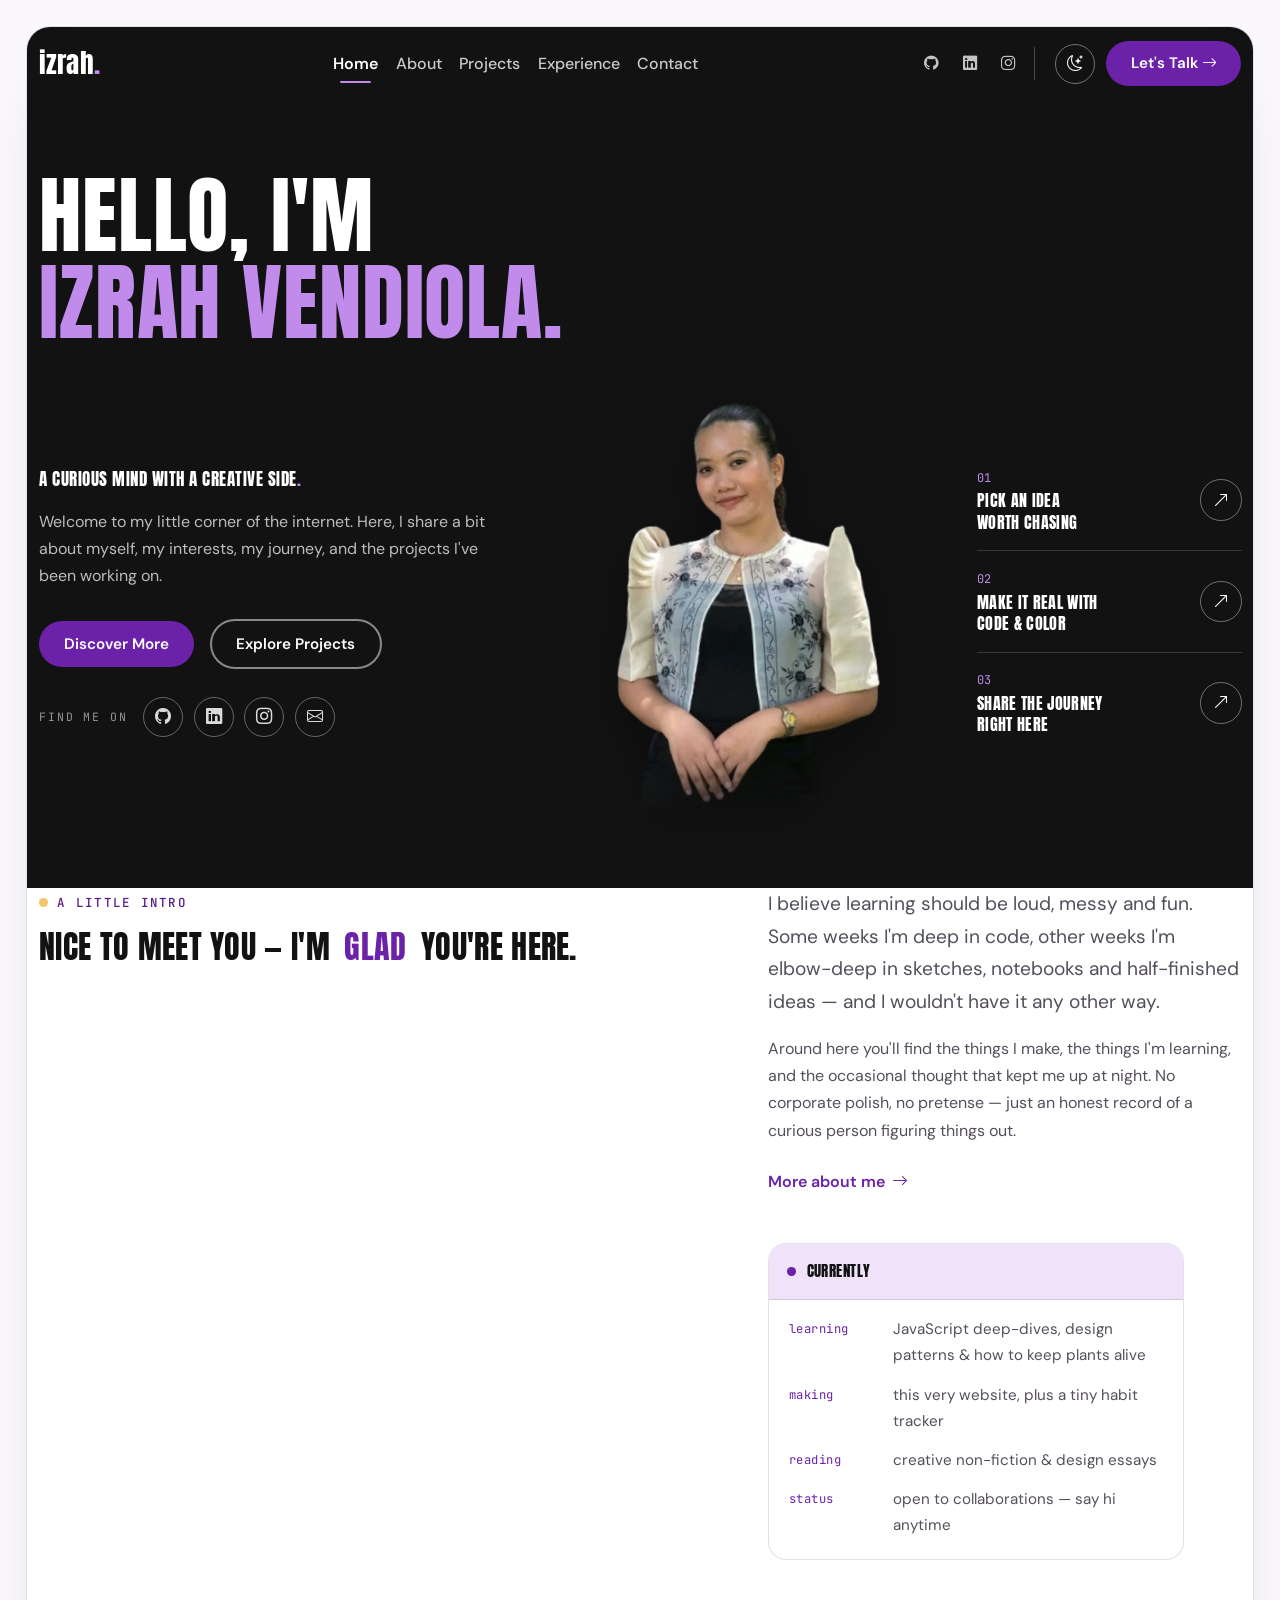
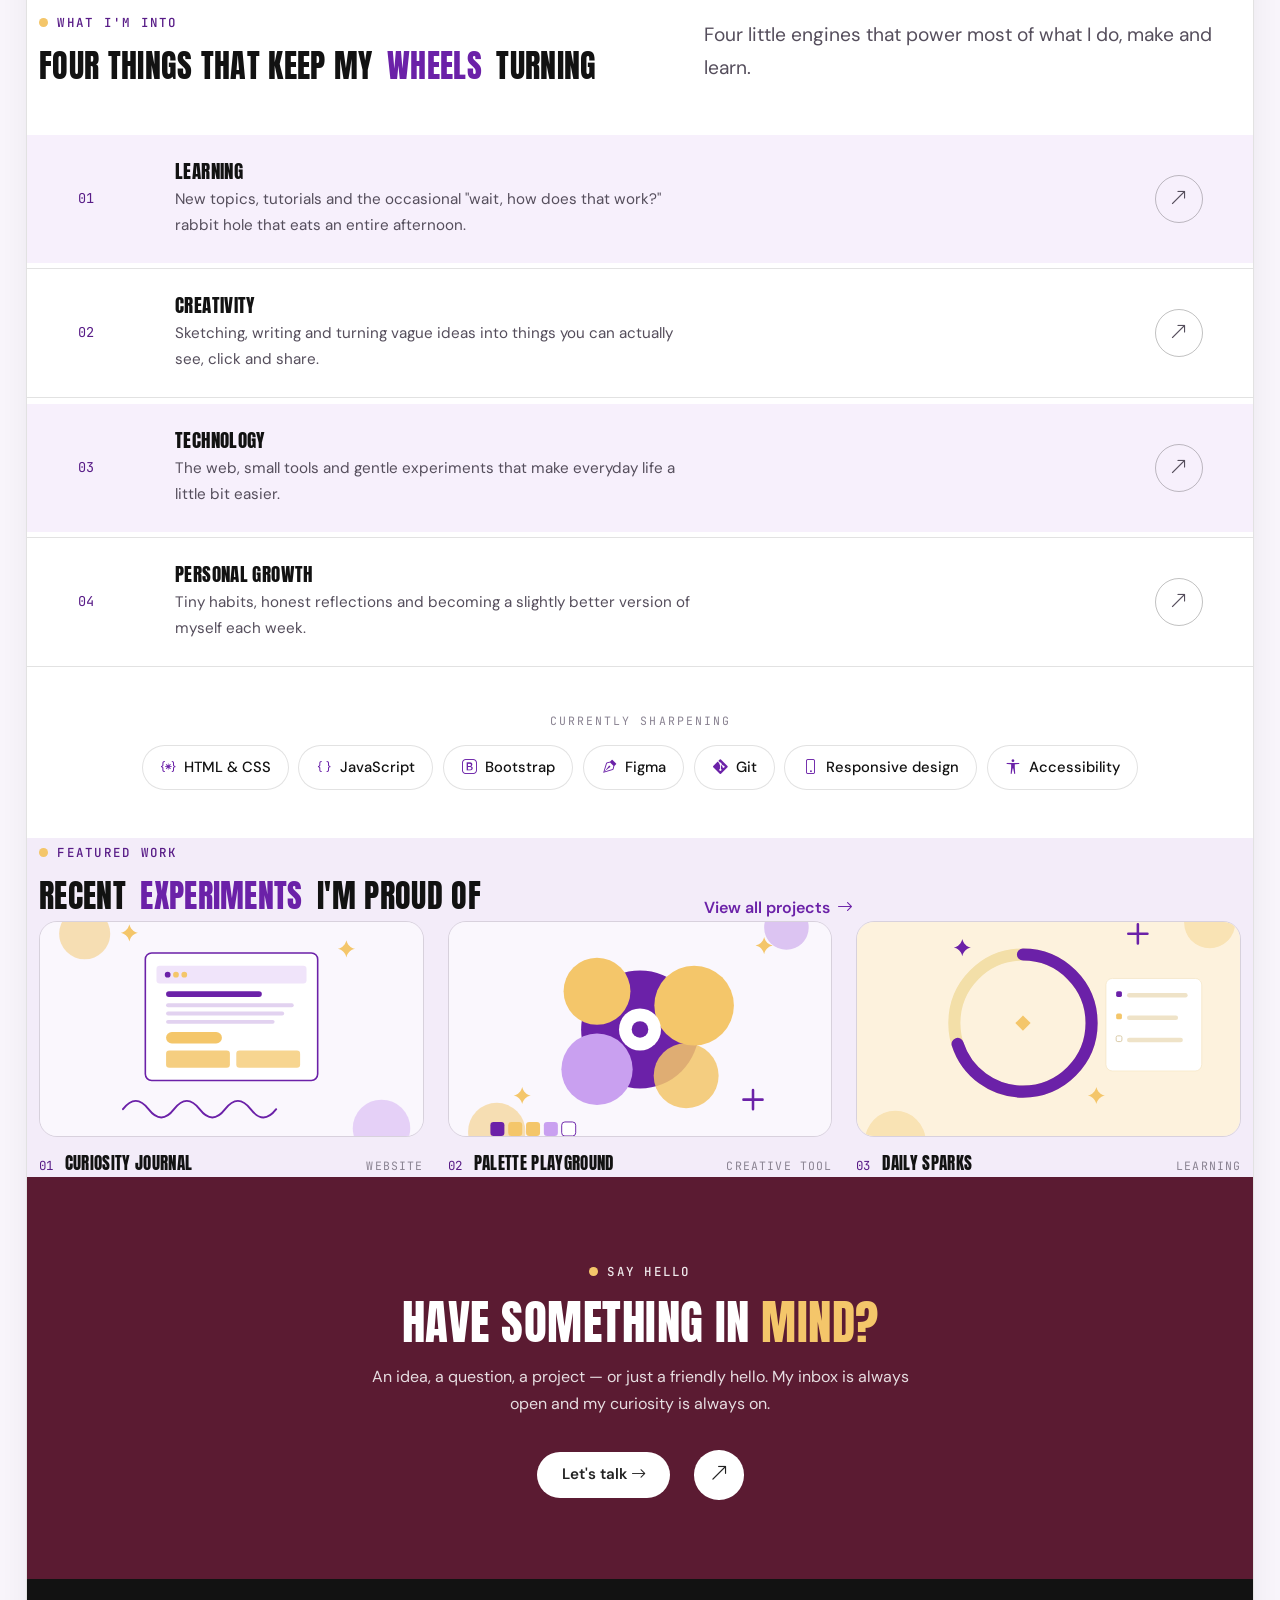
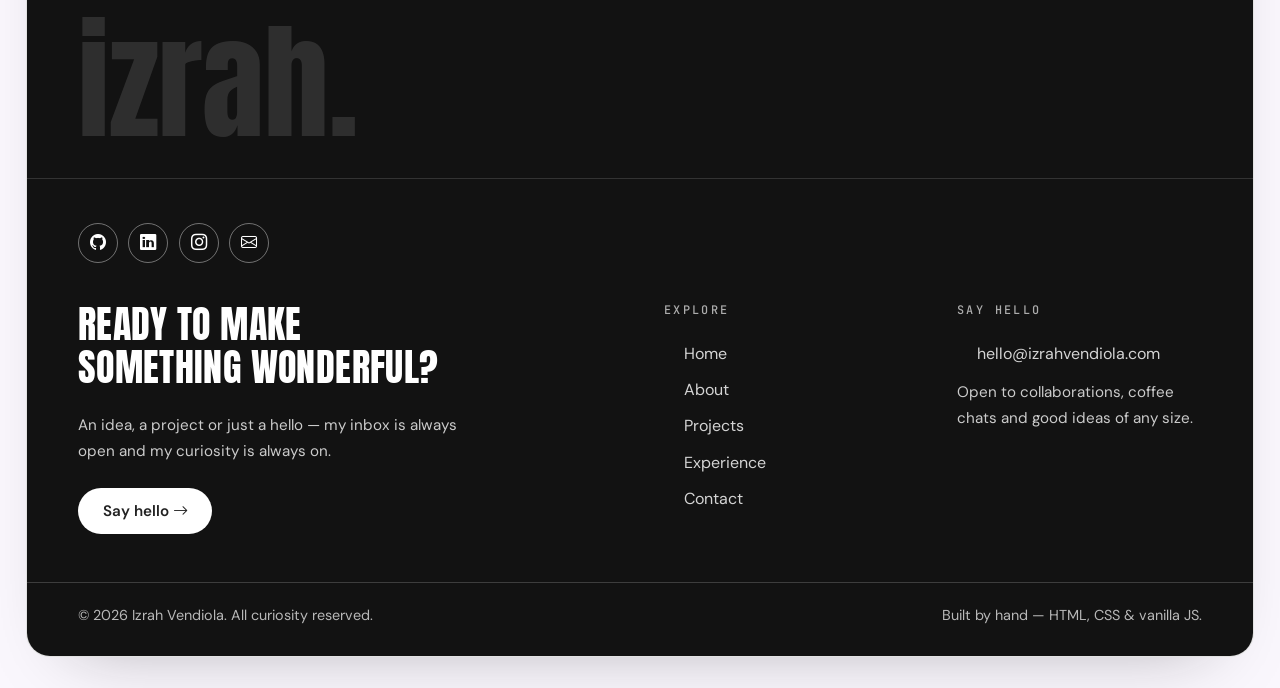
==== index.html @ 3230bb41 "Change the structure" ====
<!DOCTYPE html>
<html lang="en" data-theme="light">
<head>
  <meta charset="UTF-8">
  <meta name="viewport" content="width=device-width, initial-scale=1">
  <title>Izrah Vendiola — A curious mind with a creative side</title>
  <meta name="description" content="The personal corner of the internet of Izrah Vendiola — part journal, part portfolio, all curiosity.">
  <link rel="icon" type="image/svg+xml" href="assets/images/favicon.svg">
  <meta name="theme-color" content="#FAF7FD">

  <!-- Set theme before first paint to avoid a flash of the wrong mode -->
  <script>
    (function () {
      var d = document.documentElement;
      d.classList.add("js");
      var t = null;
      try { t = localStorage.getItem("izrah-theme"); } catch (e) { /* no storage */ }
      if (!t) {
        t = window.matchMedia && window.matchMedia("(prefers-color-scheme: dark)").matches
          ? "dark" : "light";
      }
      d.setAttribute("data-theme", t);
      /* Cross-document View Transitions handle page fades where supported */
      if ("onpagereveal" in document) d.classList.add("vt");
    })();
  </script>

  <!-- Bootstrap 5 -->
  <link href="https://cdn.jsdelivr.net/npm/bootstrap@5.3.3/dist/css/bootstrap.min.css" rel="stylesheet">
  <link rel="stylesheet" href="https://cdn.jsdelivr.net/npm/bootstrap-icons@1.11.3/font/bootstrap-icons.min.css">

  <!-- Google Fonts -->
  <link rel="preconnect" href="https://fonts.googleapis.com">
  <link rel="preconnect" href="https://fonts.gstatic.com" crossorigin>
  <link href="https://fonts.googleapis.com/css2?family=Anton&family=DM+Sans:ital,opsz,wght@0,9..40,400;0,9..40,500;0,9..40,700;1,9..40,400&family=JetBrains+Mono:wght@400;500;700&display=swap" rel="stylesheet">

  <link rel="stylesheet" href="assets/css/style.css">
  <link rel="stylesheet" href="assets/css/responsive.css">
</head>
<body>
  <a class="skip-link" href="#main">Skip to main content</a>

  <div class="page-frame">
    <!-- ========== Consistent header bar ========== -->
    <nav class="navbar navbar-expand-lg site-header" id="siteNav" aria-label="Main navigation">
      <div class="container-xxl header-inner">
        <a class="navbar-brand" href="index.html">izrah<span class="brand-dot">.</span></a>
        <button class="navbar-toggler" type="button" data-bs-toggle="collapse" data-bs-target="#navMenu"
          aria-controls="navMenu" aria-expanded="false" aria-label="Toggle navigation">
          <span class="navbar-toggler-icon"></span>
        </button>
        <div class="collapse navbar-collapse" id="navMenu">
          <ul class="navbar-nav mx-auto mb-3 mb-lg-0">
            <li class="nav-item"><a class="nav-link active" aria-current="page" href="index.html">Home</a></li>
            <li class="nav-item"><a class="nav-link" href="pages/about.html">About</a></li>
            <li class="nav-item"><a class="nav-link" href="pages/projects.html">Projects</a></li>
            <li class="nav-item"><a class="nav-link" href="pages/experience.html">Experience</a></li>
            <li class="nav-item"><a class="nav-link" href="pages/contact.html">Contact</a></li>
          </ul>
          <div class="d-flex align-items-center nav-actions">
            <div class="nav-socials d-none d-lg-inline-flex" aria-label="Social media">
              <a class="social-btn" href="https://github.com/" target="_blank" rel="noopener" aria-label="GitHub">
                <i class="bi bi-github" aria-hidden="true"></i>
              </a>
              <a class="social-btn" href="https://www.linkedin.com/" target="_blank" rel="noopener" aria-label="LinkedIn">
                <i class="bi bi-linkedin" aria-hidden="true"></i>
              </a>
              <a class="social-btn" href="https://www.instagram.com/" target="_blank" rel="noopener" aria-label="Instagram">
                <i class="bi bi-instagram" aria-hidden="true"></i>
              </a>
            </div>
            <button class="theme-toggle" id="themeToggle" type="button" aria-label="Toggle light and dark theme" aria-pressed="false">
              <i class="bi bi-moon-stars icon-moon" aria-hidden="true"></i>
              <i class="bi bi-sun icon-sun" aria-hidden="true"></i>
            </button>
            <a class="btn btn-accent" href="pages/contact.html">Let's Talk <i class="bi bi-arrow-right" aria-hidden="true"></i></a>
          </div>
        </div>
      </div>
    </nav>

    <main id="main">
      <!-- ========== Hero — dark band ========== -->
      <header class="hero band-dark" aria-label="Introduction">
        <div class="container-xxl">
          <h1 class="hero-title">
            <span class="hero-line" data-animate="fade-up" data-delay="0">Hello, I'm</span>
            <span class="hero-line accent" data-animate="fade-up" data-delay="90">Izrah Vendiola.</span>
          </h1>
        </div>
        <div class="container-xxl hero-body">
          <div class="row g-lg-5 g-4 align-items-center">
            <div class="col-lg-5">
              <p class="hero-sub" data-animate="fade-up" data-delay="160">
                A curious mind with a creative side<span class="dot-divider">.</span>
              </p>
              <p class="hero-intro" data-animate="fade-up" data-delay="220">
                Welcome to my little corner of the internet. Here, I share a bit about myself,
                my interests, my journey, and the projects I've been working on.
              </p>
              <div class="hero-cta" data-animate="fade-up" data-delay="280">
                <a class="btn btn-accent" href="pages/about.html">Discover More</a>
                <a class="btn btn-ghost-light" href="pages/projects.html">Explore Projects</a>
              </div>
              <div class="hero-socials" data-animate="fade-up" data-delay="340">
                <span class="socials-label">Find me on</span>
                <a class="social-btn" href="https://github.com/" target="_blank" rel="noopener" aria-label="GitHub">
                  <i class="bi bi-github" aria-hidden="true"></i>
                </a>
                <a class="social-btn" href="https://www.linkedin.com/" target="_blank" rel="noopener" aria-label="LinkedIn">
                  <i class="bi bi-linkedin" aria-hidden="true"></i>
                </a>
                <a class="social-btn" href="https://www.instagram.com/" target="_blank" rel="noopener" aria-label="Instagram">
                  <i class="bi bi-instagram" aria-hidden="true"></i>
                </a>
                <a class="social-btn" href="mailto:hello@izrahvendiola.com" aria-label="Email Izrah">
                  <i class="bi bi-envelope" aria-hidden="true"></i>
                </a>
              </div>
            </div>
            <div class="col-lg-4">
              <figure class="hero-figure mb-0" data-animate="scale-in" data-delay="220">
                <img class="portrait" src="assets/images/profile-cutout.webp"
                  alt="Portrait photo of Izrah Vendiola" width="486" height="714">
              </figure>
            </div>
            <div class="col-lg-3">
              <div class="hero-steps" data-animate="fade-up" data-delay="300">
                <div class="step">
                  <div>
                    <span class="step-index">01</span>
                    <p>Pick an idea worth chasing</p>
                  </div>
                  <a class="btn-circle btn-circle-sm" href="pages/about.html" aria-label="About Izrah">
                    <i class="bi bi-arrow-up-right" aria-hidden="true"></i>
                  </a>
                </div>
                <div class="step">
                  <div>
                    <span class="step-index">02</span>
                    <p>Make it real with code &amp; color</p>
                  </div>
                  <a class="btn-circle btn-circle-sm" href="pages/projects.html" aria-label="Izrah's projects">
                    <i class="bi bi-arrow-up-right" aria-hidden="true"></i>
                  </a>
                </div>
                <div class="step">
                  <div>
                    <span class="step-index">03</span>
                    <p>Share the journey right here</p>
                  </div>
                  <a class="btn-circle btn-circle-sm" href="pages/contact.html" aria-label="Contact Izrah">
                    <i class="bi bi-arrow-up-right" aria-hidden="true"></i>
                  </a>
                </div>
              </div>
            </div>
          </div>
        </div>
      </header>

      <!-- ========== Introduction ========== -->
      <section class="section" id="intro" aria-labelledby="intro-title">
        <div class="container-xxl">
          <div class="row g-5">
            <div class="col-lg-7">
              <span class="eyebrow" data-animate="fade-up">A little intro</span>
              <h2 class="section-title" id="intro-title" data-animate="fade-up" data-delay="80">
                Nice to meet you — I'm <span class="mark">glad</span> you're here.
              </h2>
            </div>
            <div class="col-lg-5">
              <p class="section-lead" data-animate="fade-up" data-delay="160">
                I believe learning should be loud, messy and fun. Some weeks I'm deep in code,
                other weeks I'm elbow-deep in sketches, notebooks and half-finished ideas —
                and I wouldn't have it any other way.
              </p>
              <p class="text-soft" data-animate="fade-up" data-delay="220">
                Around here you'll find the things I make, the things I'm learning, and the
                occasional thought that kept me up at night. No corporate polish, no pretense —
                just an honest record of a curious person figuring things out.
              </p>
              <a class="link-arrow mt-2 d-inline-flex" href="pages/about.html" data-animate="fade-up" data-delay="280">
                More about me <i class="bi bi-arrow-right" aria-hidden="true"></i>
              </a>
              <div class="now-panel mt-5" data-animate="fade-up" data-delay="340">
                <div class="now-head">
                  <span class="now-dot" aria-hidden="true"></span>
                  Currently
                </div>
                <ul class="now-list" data-animate-group>
                  <li data-animate="fade-up">
                    <span class="now-key">learning</span>
                    <span>JavaScript deep-dives, design patterns &amp; how to keep plants alive</span>
                  </li>
                  <li data-animate="fade-up">
                    <span class="now-key">making</span>
                    <span>this very website, plus a tiny habit tracker</span>
                  </li>
                  <li data-animate="fade-up">
                    <span class="now-key">reading</span>
                    <span>creative non-fiction &amp; design essays</span>
                  </li>
                  <li data-animate="fade-up">
                    <span class="now-key">status</span>
                    <span>open to collaborations — say hi anytime</span>
                  </li>
                </ul>
              </div>
            </div>
          </div>
        </div>
      </section>

      <!-- ========== Interests — numbered rows ========== -->
      <section class="band-features" aria-labelledby="interests-title">
        <div class="container-xxl pt-5">
          <div class="section-head split">
            <div>
              <span class="eyebrow" data-animate="fade-up">What I'm into</span>
              <h2 class="section-title" id="interests-title" data-animate="fade-up" data-delay="80">
                Four things that keep my <span class="mark">wheels</span> turning
              </h2>
            </div>
            <p class="section-lead" data-animate="fade-up" data-delay="160">
              Four little engines that power most of what I do, make and learn.
            </p>
          </div>
        </div>
        <div class="feature-rows" data-animate-group>
          <a class="feature-row" href="pages/about.html" data-animate="fade-up">
            <span class="row-index">01</span>
            <div>
              <h3 class="row-title">Learning</h3>
              <p>New topics, tutorials and the occasional "wait, how does that work?"
              rabbit hole that eats an entire afternoon.</p>
            </div>
            <span class="row-arrow" aria-hidden="true"><i class="bi bi-arrow-up-right"></i></span>
          </a>
          <a class="feature-row" href="pages/projects.html" data-animate="fade-up">
            <span class="row-index">02</span>
            <div>
              <h3 class="row-title">Creativity</h3>
              <p>Sketching, writing and turning vague ideas into things you can
              actually see, click and share.</p>
            </div>
            <span class="row-arrow" aria-hidden="true"><i class="bi bi-arrow-up-right"></i></span>
          </a>
          <a class="feature-row" href="pages/projects.html" data-animate="fade-up">
            <span class="row-index">03</span>
            <div>
              <h3 class="row-title">Technology</h3>
              <p>The web, small tools and gentle experiments that make everyday
              life a little bit easier.</p>
            </div>
            <span class="row-arrow" aria-hidden="true"><i class="bi bi-arrow-up-right"></i></span>
          </a>
          <a class="feature-row" href="pages/experience.html" data-animate="fade-up">
            <span class="row-index">04</span>
            <div>
              <h3 class="row-title">Personal Growth</h3>
              <p>Tiny habits, honest reflections and becoming a slightly better
              version of myself each week.</p>
            </div>
            <span class="row-arrow" aria-hidden="true"><i class="bi bi-arrow-up-right"></i></span>
          </a>
        </div>
        <div class="container-xxl pb-5">
          <div class="skill-strip" data-animate-group>
            <span class="skill-strip-label" data-animate="fade-up">Currently sharpening</span>
            <span class="chip" data-animate="fade-up"><i class="bi bi-braces-asterisk" aria-hidden="true"></i>HTML &amp; CSS</span>
            <span class="chip" data-animate="fade-up"><i class="bi bi-braces" aria-hidden="true"></i>JavaScript</span>
            <span class="chip" data-animate="fade-up"><i class="bi bi-bootstrap" aria-hidden="true"></i>Bootstrap</span>
            <span class="chip" data-animate="fade-up"><i class="bi bi-vector-pen" aria-hidden="true"></i>Figma</span>
            <span class="chip" data-animate="fade-up"><i class="bi bi-git" aria-hidden="true"></i>Git</span>
            <span class="chip" data-animate="fade-up"><i class="bi bi-phone" aria-hidden="true"></i>Responsive design</span>
            <span class="chip" data-animate="fade-up"><i class="bi bi-universal-access" aria-hidden="true"></i>Accessibility</span>
          </div>
        </div>
      </section>

      <!-- ========== Featured projects — static image tiles ========== -->
      <section class="section band-soft" aria-labelledby="featured-title">
        <div class="container-xxl">
          <div class="section-head split">
            <div>
              <span class="eyebrow" data-animate="fade-up">Featured work</span>
              <h2 class="section-title" id="featured-title" data-animate="fade-up" data-delay="80">
                Recent <span class="mark">experiments</span> I'm proud of
              </h2>
            </div>
            <a class="link-arrow" href="pages/projects.html" data-animate="fade-up" data-delay="140">
              View all projects <i class="bi bi-arrow-right" aria-hidden="true"></i>
            </a>
          </div>
          <div class="row g-4">
            <div class="col-md-4">
              <a class="project-tile" href="pages/projects.html#p1">
                <img src="assets/images/projects/project-1.svg" alt="Curiosity Journal — a digital garden website" loading="lazy" width="1200" height="900">
                <span class="tile-bar">
                  <span class="tile-index">01</span>
                  <span class="tile-name">Curiosity Journal</span>
                  <span class="tile-cat">Website</span>
                </span>
              </a>
            </div>
            <div class="col-md-4">
              <a class="project-tile" href="pages/projects.html#p2">
                <img src="assets/images/projects/project-2.svg" alt="Palette Playground — a color palette tool" loading="lazy" width="1200" height="900">
                <span class="tile-bar">
                  <span class="tile-index">02</span>
                  <span class="tile-name">Palette Playground</span>
                  <span class="tile-cat">Creative tool</span>
                </span>
              </a>
            </div>
            <div class="col-md-4">
              <a class="project-tile" href="pages/projects.html#p3">
                <img src="assets/images/projects/project-3.svg" alt="Daily Sparks — a habit tracker app" loading="lazy" width="1200" height="900">
                <span class="tile-bar">
                  <span class="tile-index">03</span>
                  <span class="tile-name">Daily Sparks</span>
                  <span class="tile-cat">Learning</span>
                </span>
              </a>
            </div>
          </div>
        </div>
      </section>

      <!-- ========== Call to action — purple band ========== -->
      <section class="band-cta" aria-labelledby="cta-title">
        <div class="container-xxl">
          <span class="eyebrow" data-animate="fade-up">Say hello</span>
          <h2 class="cta-title" id="cta-title" data-animate="fade-up" data-delay="80">
            Have something in <span class="mark-on-dark">mind?</span>
          </h2>
          <p class="cta-text" data-animate="fade-up" data-delay="160">
            An idea, a question, a project — or just a friendly hello.
            My inbox is always open and my curiosity is always on.
          </p>
          <div class="d-flex justify-content-center align-items-center gap-4" data-animate="fade-up" data-delay="240">
            <a class="btn btn-light" href="pages/contact.html">Let's talk <i class="bi bi-arrow-right" aria-hidden="true"></i></a>
            <a class="btn-circle" href="pages/contact.html" aria-label="Go to the contact page">
              <i class="bi bi-arrow-up-right" aria-hidden="true"></i>
            </a>
          </div>
        </div>
      </section>
    </main>

    <!-- ========== Footer — purple band with giant brand text ========== -->
    <footer class="site-footer">
      <div class="footer-giant" aria-hidden="true">izrah.</div>
      <div class="footer-inner">
        <div class="footer-socials">
          <a class="social-btn" href="https://github.com/" target="_blank" rel="noopener" aria-label="GitHub">
            <i class="bi bi-github" aria-hidden="true"></i>
          </a>
          <a class="social-btn" href="https://www.linkedin.com/" target="_blank" rel="noopener" aria-label="LinkedIn">
            <i class="bi bi-linkedin" aria-hidden="true"></i>
          </a>
          <a class="social-btn" href="https://www.instagram.com/" target="_blank" rel="noopener" aria-label="Instagram">
            <i class="bi bi-instagram" aria-hidden="true"></i>
          </a>
          <a class="social-btn" href="mailto:hello@izrahvendiola.com" aria-label="Email Izrah">
            <i class="bi bi-envelope" aria-hidden="true"></i>
          </a>
        </div>
        <div class="row g-4 g-lg-5 align-items-start">
          <div class="col-lg-5">
            <h2 class="footer-cta">Ready to make something wonderful?</h2>
            <p class="footer-lead">An idea, a project or just a hello — my inbox is always
            open and my curiosity is always on.</p>
            <a class="btn btn-light" href="pages/contact.html">Say hello <i class="bi bi-arrow-right" aria-hidden="true"></i></a>
          </div>
          <div class="col-6 col-lg-3 offset-lg-1">
            <h3 class="footer-heading">Explore</h3>
            <nav class="d-flex flex-column" aria-label="Footer navigation">
              <a class="footer-link" href="index.html"><i class="bi bi-arrow-right-short" aria-hidden="true"></i>Home</a>
              <a class="footer-link" href="pages/about.html"><i class="bi bi-arrow-right-short" aria-hidden="true"></i>About</a>
              <a class="footer-link" href="pages/projects.html"><i class="bi bi-arrow-right-short" aria-hidden="true"></i>Projects</a>
              <a class="footer-link" href="pages/experience.html"><i class="bi bi-arrow-right-short" aria-hidden="true"></i>Experience</a>
              <a class="footer-link" href="pages/contact.html"><i class="bi bi-arrow-right-short" aria-hidden="true"></i>Contact</a>
            </nav>
          </div>
          <div class="col-6 col-lg-3">
            <h3 class="footer-heading">Say hello</h3>
            <a class="footer-link" href="mailto:hello@izrahvendiola.com"><i class="bi bi-arrow-right-short" aria-hidden="true"></i>hello@izrahvendiola.com</a>
            <p class="footer-lead mt-2">Open to collaborations, coffee chats and good ideas of any size.</p>
          </div>
        </div>
      </div>
      <div class="footer-bottom">
        <p>© <span data-year>2026</span> Izrah Vendiola. All curiosity reserved.</p>
        <p>Built by hand — HTML, CSS &amp; vanilla JS.</p>
      </div>
    </footer>
  </div>

  <button class="back-top" type="button" aria-label="Back to top">
    <i class="bi bi-arrow-up" aria-hidden="true"></i>
  </button>
  <div id="toastRegion" class="toast-container position-fixed bottom-0 start-0 p-3"></div>

  <script src="https://cdn.jsdelivr.net/npm/bootstrap@5.3.3/dist/js/bootstrap.bundle.min.js"></script>
  <script src="assets/js/main.js"></script>
  <script src="assets/js/animations.js"></script>
</body>
</html>
---- assets/css/style.css ----
/* ============================================================
   izrah. — Personal Website
   style.css · Brutalist editorial system (Finguard-inspired)
   ------------------------------------------------------------
   Structure & motion language adapted from the Finguard
   reference: alternating dark/light full-bleed bands, huge
   condensed uppercase display type (Anton), numbered feature
   rows with an overlapping card, static image tiles, circle
   arrow buttons, sparkle accents.
   Palette stays Izrah's: purple / pink / amber on black & white.
   Flat colors only — no gradients, no glassmorphism.
   ------------------------------------------------------------
   Contents:
   01. Design tokens
   02. Base & reset
   03. Page frame
   04. Typography
   05. Buttons & links
   06. Header bar (consistent, solid dark)
   07. Hero (dark band: headline, copy, portrait, steps rail)
   08. Numbered feature rows + overlapping panel
   09. Project image tiles (static)
   10. CTA band
   11. Footer band
   12. Timeline
   13. Cards, chips & "now" panel
   14. Forms, accordion, modal, toast
   15. Page heroes (dark band)
   16. Decorations (sparkles, shapes, badge)
   17. Animations (keyframes & reveal states)
   18. View transitions & reduced motion
   ============================================================ */

/* ------------------------------------------------------------
   01. Design tokens
------------------------------------------------------------ */
:root {
  /* Typography */
  --font-display: "Anton", "Arial Narrow", sans-serif;
  --font-body: "DM Sans", system-ui, -apple-system, sans-serif;
  --font-mono: "JetBrains Mono", ui-monospace, "Cascadia Mono", monospace;

  /* Fluid type scale */
  --fs-hero-line: clamp(2.7rem, 5.4vw + 1rem, 5.4rem);
  --fs-h1: clamp(2.4rem, 4.4vw + 0.7rem, 4.1rem);
  --fs-h2: clamp(1.9rem, 2.9vw + 0.6rem, 3rem);
  --fs-h3: clamp(1.25rem, 0.8vw + 0.95rem, 1.5rem);
  --fs-lead: clamp(1.02rem, 0.35vw + 0.95rem, 1.2rem);

  /* Shape — cards keep soft corners, bands are sharp */
  --radius-sm: 8px;
  --radius-md: 12px;
  --radius-lg: 18px;
  --radius-xl: 24px;
  --radius-pill: 999px;
  --section-pad: clamp(4rem, 8vw, 6.25rem);
  --frame-gap: clamp(10px, 2vw, 26px);

  /* Motion */
  --ease-out: cubic-bezier(0.22, 0.61, 0.36, 1);
  --ease-spring: cubic-bezier(0.34, 1.56, 0.64, 1);
  --dur-fast: 0.25s;
  --dur-med: 0.45s;
  --dur-slow: 0.8s;
}

/* Light theme */
:root,
[data-theme="light"] {
  color-scheme: light;
  --clr-bg: #faf7fd;
  --clr-bg-soft: #f3ecf9;
  --clr-surface: #ffffff;
  --clr-surface-2: #f7f0fc;
  --clr-text: #121212;
  --clr-text-soft: #554e5c;
  --clr-text-faint: #8a8392;
  --clr-accent: #6b21a8;          /* reference deep purple */
  --clr-accent-strong: #581c87;
  --clr-accent-bright: #c08bea;   /* readable purple on dark bands */
  --clr-accent-soft: #efe2f9;
  --clr-accent-2: #f4c66a;        /* reference amber */
  --clr-accent-2-soft: #fdf2dd;
  --clr-accent-2-strong: #6b21a8;
  --clr-accent-3: #f4c66a;
  --clr-accent-3-strong: #e2ab45;
  --clr-accent-3-soft: #fdf2dd;
  --clr-on-accent: #ffffff;
  --clr-header: #121212;      /* solid dark header bar */
  --clr-band: #121212;        /* dark full-bleed band  */
  --clr-panel: #5b1b32;       /* wine band (CTA)       */
  --clr-panel-2: #4a1526;     /* footer wine accent    */
  --clr-on-panel: #ffffff;
  --clr-border: rgba(18, 18, 18, 0.12);
  --clr-border-strong: rgba(18, 18, 18, 0.26);
  --shadow-frame: 0 32px 70px -46px rgba(18, 18, 18, 0.35);
  --shadow-md: 0 16px 36px -18px rgba(18, 18, 18, 0.25);
}

/* Dark theme */
[data-theme="dark"] {
  color-scheme: dark;
  --clr-bg: #121212;
  --clr-bg-soft: #17121c;
  --clr-surface: #1c1721;
  --clr-surface-2: #241c2d;
  --clr-text: #f7f4fa;
  --clr-text-soft: #c7bed0;
  --clr-text-faint: #958c9f;
  --clr-accent: #a855f7;
  --clr-accent-strong: #c58af9;
  --clr-accent-bright: #c9a0f2;
  --clr-accent-soft: rgba(168, 85, 247, 0.16);
  --clr-accent-2: #f4c66a;
  --clr-accent-2-soft: rgba(244, 198, 106, 0.16);
  --clr-accent-2-strong: #f4c66a;
  --clr-accent-3: #f4c66a;
  --clr-accent-3-strong: #f7d488;
  --clr-accent-3-soft: rgba(244, 198, 106, 0.16);
  --clr-on-accent: #1a1220;
  --clr-header: #121212;
  --clr-band: #121212;
  --clr-panel: #5b1b32;
  --clr-panel-2: #4a1526;
  --clr-on-panel: #ffffff;
  --clr-border: rgba(245, 245, 245, 0.13);
  --clr-border-strong: rgba(245, 245, 245, 0.3);
  --shadow-frame: 0 32px 70px -40px rgba(0, 0, 0, 0.6);
  --shadow-md: 0 16px 36px -18px rgba(0, 0, 0, 0.55);
}

/* ------------------------------------------------------------
   02. Base & reset
------------------------------------------------------------ */
html {
  scroll-behavior: smooth;
}

html,
body {
  overflow-x: clip;
}

body {
  font-family: var(--font-body);
  background-color: var(--clr-bg);
  color: var(--clr-text);
  line-height: 1.7;
  -webkit-font-smoothing: antialiased;
  text-rendering: optimizeLegibility;
  transition: background-color var(--dur-med) ease, color var(--dur-med) ease,
    opacity 0.18s ease;
}

html.page-leaving body {
  opacity: 0;
}

::selection {
  background: var(--clr-accent);
  color: var(--clr-on-accent);
}

:focus-visible {
  outline: 3px solid var(--clr-accent);
  outline-offset: 3px;
  border-radius: 6px;
}

img {
  max-width: 100%;
}

/* Smooth theme change on common components */
.page-frame,
.site-header,
.site-footer,
.form-control,
.form-select,
.chip,
.accordion-item,
.timeline-card,
.now-panel,
.card-x,
.feature-row {
  transition: background-color var(--dur-med) ease, color var(--dur-med) ease,
    border-color var(--dur-med) ease;
}

/* Skip link (a11y) */
.skip-link {
  position: absolute;
  top: -100%;
  left: 1rem;
  z-index: 2000;
  padding: 0.6rem 1.2rem;
  background: var(--clr-accent);
  color: var(--clr-on-accent);
  font-weight: 600;
  border-radius: var(--radius-sm);
  text-decoration: none;
  transition: top 0.2s ease;
}

.skip-link:focus {
  top: 0;
  color: var(--clr-on-accent);
}

[id] {
  scroll-margin-top: 24px;
}

/* ------------------------------------------------------------
   03. Page frame — the whole page as one rounded card
------------------------------------------------------------ */
.page-frame {
  width: min(1400px, 100% - 2 * var(--frame-gap));
  margin-inline: auto;
  margin-block: var(--frame-gap) calc(var(--frame-gap) + 6px);
  background: var(--clr-surface);
  border: 1px solid var(--clr-border);
  border-radius: var(--radius-xl);
  overflow: clip;
  box-shadow: var(--shadow-frame);
}

/* Dark full-bleed band (hero, page heroes, hot rows) */
.band-dark {
  background: var(--clr-band);
  color: #ffffff;
}

.band-dark h1,
.band-dark h2,
.band-dark h3 {
  color: #ffffff;
}

.band-dark .section-lead,
.band-dark .text-soft {
  color: rgba(255, 255, 255, 0.72);
}

/* ------------------------------------------------------------
   04. Typography — Anton display for headings
------------------------------------------------------------ */
h1,
h2 {
  font-family: var(--font-display);
  font-weight: 400;
  text-transform: uppercase;
  letter-spacing: 0.01em;
  line-height: 1.05;
  text-wrap: balance;
}

h3,
h4,
h5,
h6 {
  font-family: var(--font-body);
  font-weight: 700;
  letter-spacing: -0.01em;
  line-height: 1.3;
}

h1,
h2 {
  color: var(--clr-text);
  transition: color var(--dur-med) ease;
}

/* Colored word inside Anton headings — flat, no chip */
/* (overrides Bootstrap's built-in .mark highlight utility) */
.mark {
  --bs-highlight-bg: transparent;
  background: transparent;
  color: var(--clr-accent);
}

/* Amber emphasis on purple bands */
.mark-on-dark {
  color: var(--clr-accent-3);
}

.eyebrow {
  display: inline-flex;
  align-items: center;
  gap: 0.6rem;
  font-family: var(--font-mono);
  font-size: 0.78rem;
  font-weight: 500;
  letter-spacing: 0.18em;
  text-transform: uppercase;
  color: var(--clr-accent-strong);
  margin-bottom: 1rem;
}

[data-theme="dark"] .eyebrow {
  color: var(--clr-accent);
}

.eyebrow::before {
  content: "";
  flex: 0 0 auto;
  width: 0.55rem;
  height: 0.55rem;
  border-radius: 50%;
  background: var(--clr-accent-2);
}

.band-dark .eyebrow {
  color: #ffffff;
}

.band-dark .eyebrow::before {
  background: var(--clr-accent-bright);
}

.lead,
.section-lead {
  color: var(--clr-text-soft);
  font-size: var(--fs-lead);
}

.text-soft {
  color: var(--clr-text-soft);
}

.text-accent {
  color: var(--clr-accent);
}

/* ------------------------------------------------------------
   05. Buttons & links — pill + circle pair (Finguard signature)
------------------------------------------------------------ */
.btn {
  font-family: var(--font-body);
  font-weight: 600;
  font-size: 0.95rem;
  border-radius: var(--radius-pill);
  padding: 0.72rem 1.55rem;
  transition: transform var(--dur-fast) var(--ease-out),
    box-shadow var(--dur-fast) ease, background-color var(--dur-fast) ease,
    color var(--dur-fast) ease, border-color var(--dur-fast) ease;
}

.btn .bi {
  transition: transform var(--dur-fast) var(--ease-out);
}

.btn:hover .bi-arrow-right {
  transform: translateX(4px);
}

.btn-accent {
  background: var(--clr-accent);
  color: var(--clr-on-accent);
  border: 0;
}

.btn-accent:hover,
.btn-accent:focus-visible {
  background: var(--clr-accent-strong);
  color: var(--clr-on-accent);
  transform: translateY(-2px);
}

.btn-amber {
  background: var(--clr-accent-3);
  color: #222222;
  border: 0;
}

.btn-amber:hover,
.btn-amber:focus-visible {
  background: var(--clr-accent-3-strong);
  color: #222222;
  transform: translateY(-2px);
}

.btn-ghost {
  background: transparent;
  border: 2px solid var(--clr-border-strong);
  color: var(--clr-text);
}

.btn-ghost:hover,
.btn-ghost:focus-visible {
  border-color: var(--clr-accent);
  color: var(--clr-accent);
  background: var(--clr-accent-soft);
  transform: translateY(-2px);
}

/* White pill for use on purple bands */
.btn-light {
  background: #ffffff;
  color: #222222;
  border: 0;
}

.btn-light:hover,
.btn-light:focus-visible {
  background: var(--clr-accent-3);
  color: #222222;
  transform: translateY(-2px);
}

/* Outline pill for dark bands */
.btn-ghost-light {
  background: transparent;
  border: 2px solid rgba(255, 255, 255, 0.5);
  color: #ffffff;
}

.btn-ghost-light:hover,
.btn-ghost-light:focus-visible {
  background: #ffffff;
  border-color: #ffffff;
  color: #121212;
  transform: translateY(-2px);
}

/* Circular arrow button */
.btn-circle {
  flex: 0 0 auto;
  width: 3.1rem;
  height: 3.1rem;
  border-radius: 50%;
  border: 0;
  background: var(--clr-accent);
  color: var(--clr-on-accent);
  display: inline-grid;
  place-items: center;
  font-size: 1.15rem;
  text-decoration: none;
  transition: transform var(--dur-fast) var(--ease-out),
    background-color var(--dur-fast) ease, color var(--dur-fast) ease;
}

.btn-circle:hover,
.btn-circle:focus-visible {
  background: var(--clr-accent-strong);
  color: var(--clr-on-accent);
  transform: translate(2px, -2px);
}

.btn-circle-sm {
  width: 2.6rem;
  height: 2.6rem;
  font-size: 1rem;
}

.link-arrow {
  display: inline-flex;
  align-items: center;
  gap: 0.45rem;
  font-weight: 600;
  color: var(--clr-accent);
  text-decoration: none;
}

.link-arrow .bi {
  transition: transform var(--dur-fast) var(--ease-out);
}

.link-arrow:hover,
.link-arrow:focus-visible {
  color: var(--clr-accent-strong);
}

.link-arrow:hover .bi {
  transform: translateX(5px);
}

/* ------------------------------------------------------------
   06. Header — consistent solid dark bar (Finguard reference)
------------------------------------------------------------ */
.site-header {
  background: var(--clr-header);
  padding: 0.55rem 0;
  transition: background-color var(--dur-med) ease;
  --bs-navbar-toggler-icon-bg: url("data:image/svg+xml;charset=utf8,%3Csvg viewBox='0 0 30 30' xmlns='http://www.w3.org/2000/svg'%3E%3Cpath stroke='rgba%28255, 255, 255, 0.9%29' stroke-width='2.5' stroke-linecap='round' d='M4 7h22M4 15h22M4 23h22'/%3E%3C/svg%3E");
}

.header-inner {
  display: flex;
  align-items: center;
}

/* Keep header actions (socials, theme toggle, CTA) comfortably apart */
.nav-actions {
  gap: 0.7rem;
}

.navbar-brand {
  font-family: var(--font-display);
  font-weight: 400;
  font-size: 1.7rem;
  letter-spacing: 0.02em;
  color: #ffffff;
  transition: opacity var(--dur-fast) ease;
}

.navbar-brand:hover,
.navbar-brand:focus-visible {
  color: #ffffff;
  opacity: 0.85;
}

.brand-dot {
  color: var(--clr-accent-bright);
}

.site-header .nav-link {
  position: relative;
  font-weight: 500;
  color: rgba(255, 255, 255, 0.78);
  padding: 0.5rem 0.95rem;
  margin-inline: 0.05rem;
  transition: color var(--dur-fast) ease;
}

.site-header .nav-link::after {
  content: "";
  position: absolute;
  left: 0.95rem;
  right: 0.95rem;
  bottom: 0.15rem;
  height: 2px;
  border-radius: 2px;
  background: var(--clr-accent-bright);
  transform: scaleX(0);
  transform-origin: left;
  transition: transform var(--dur-med) var(--ease-spring);
}

.site-header .nav-link:hover,
.site-header .nav-link:focus-visible {
  color: #ffffff;
}

.site-header .nav-link:hover::after {
  transform: scaleX(1);
}

.site-header .nav-link.active {
  color: #ffffff;
  font-weight: 600;
}

.site-header .nav-link.active::after {
  transform: scaleX(1);
}

.nav-socials {
  display: inline-flex;
  align-items: center;
  gap: 0.3rem;
  padding-inline-end: 0.6rem;
  margin-inline-end: 0.5rem;
  border-inline-end: 1px solid rgba(255, 255, 255, 0.22);
}

.nav-socials .social-btn {
  width: 2.1rem;
  height: 2.1rem;
  font-size: 0.9rem;
  border: 0;
  color: rgba(255, 255, 255, 0.75);
}

.nav-socials .social-btn:hover,
.nav-socials .social-btn:focus-visible {
  color: #121212;
  background: var(--clr-accent-bright);
}

/* Theme toggle on the dark header */
.theme-toggle {
  flex: 0 0 auto;
  width: 40px;
  height: 40px;
  border-radius: 50%;
  border: 1.5px solid rgba(255, 255, 255, 0.4);
  background: transparent;
  color: #ffffff;
  display: inline-grid;
  place-items: center;
  font-size: 1rem;
  cursor: pointer;
  transition: transform var(--dur-fast) var(--ease-out),
    background-color var(--dur-fast) ease, color var(--dur-fast) ease,
    border-color var(--dur-fast) ease;
}

.theme-toggle:hover {
  transform: rotate(16deg) scale(1.08);
  background: var(--clr-accent-bright);
  border-color: var(--clr-accent-bright);
  color: #121212;
}

.theme-toggle i {
  grid-area: 1 / 1;
  transition: opacity var(--dur-med) ease,
    transform var(--dur-med) var(--ease-spring);
}

.theme-toggle .icon-sun {
  opacity: 0;
  transform: rotate(120deg) scale(0.3);
}

[data-theme="dark"] .theme-toggle .icon-sun {
  opacity: 1;
  transform: none;
}

[data-theme="dark"] .theme-toggle .icon-moon {
  opacity: 0;
  transform: rotate(-120deg) scale(0.3);
}

/* ------------------------------------------------------------
   07. Hero — dark band: huge headline, copy, photo, steps rail
------------------------------------------------------------ */
.hero {
  position: relative;
  padding: clamp(3rem, 6vw, 4.5rem) 0 clamp(3.25rem, 6vw, 4.75rem);
  overflow: clip;
}

.hero-title {
  font-size: var(--fs-hero-line);
  line-height: 1.02;
  margin-bottom: clamp(1.75rem, 4vw, 2.75rem);
}

.hero-title .hero-line {
  display: block;
  color: #ffffff;
}

.hero-title .hero-line.accent {
  color: var(--clr-accent-bright);
}

.hero-body {
  position: relative;
  z-index: 1;
}

.hero-sub {
  font-family: var(--font-display);
  text-transform: uppercase;
  letter-spacing: 0.03em;
  font-size: 1.05rem;
  color: #ffffff;
  margin-bottom: 0.9rem;
}

.hero-sub .dot-divider {
  color: var(--clr-accent-bright);
}

.hero-intro {
  color: rgba(255, 255, 255, 0.72);
  max-width: 30rem;
  margin-bottom: 1.8rem;
}

.hero-cta {
  display: flex;
  flex-wrap: wrap;
  align-items: center;
  gap: 1rem;
  margin-bottom: 1.8rem;
}

.hero-socials {
  display: flex;
  align-items: center;
  flex-wrap: wrap;
  gap: 0.65rem;
}

.hero-socials .socials-label {
  font-family: var(--font-mono);
  font-size: 0.72rem;
  letter-spacing: 0.16em;
  text-transform: uppercase;
  color: rgba(255, 255, 255, 0.55);
  margin-right: 0.35rem;
}

.hero-socials .social-btn {
  border-color: rgba(255, 255, 255, 0.35);
  color: rgba(255, 255, 255, 0.85);
}

.hero-socials .social-btn:hover,
.hero-socials .social-btn:focus-visible {
  background: var(--clr-accent-bright);
  border-color: var(--clr-accent-bright);
  color: #121212;
}

/* Portrait cutout — slightly tilted, like Finguard's cards */
.hero-figure {
  position: relative;
  display: flex;
  justify-content: center;
}

.hero-figure .portrait {
  width: auto;
  height: clamp(21rem, 33vw, 28rem);
  max-width: 100%;
  object-fit: contain;
  object-position: 50% 50%;
  display: block;
  border-radius: 0;
  rotate: -2.5deg;
  filter: drop-shadow(0 18px 24px rgba(0, 0, 0, 0.32));
  transition: rotate var(--dur-med) var(--ease-spring);
}

.hero-figure:hover .portrait {
  rotate: 0deg;
}

/* Steps rail (Finguard's numbered hero steps) */
.hero-steps {
  display: flex;
  flex-direction: column;
  justify-content: center;
}

.step {
  display: flex;
  align-items: center;
  justify-content: space-between;
  gap: 1rem;
  padding: 1.1rem 0;
  border-bottom: 1px solid rgba(255, 255, 255, 0.16);
}

.step:last-child {
  border-bottom: 0;
}

.step-index {
  font-family: var(--font-mono);
  font-size: 0.75rem;
  color: var(--clr-accent-bright);
  display: block;
  margin-bottom: 0.15rem;
}

.step p {
  margin: 0;
  font-family: var(--font-display);
  text-transform: uppercase;
  letter-spacing: 0.02em;
  font-size: 1.02rem;
  line-height: 1.3;
  color: #ffffff;
  max-width: 16ch;
}

.step .btn-circle {
  background: transparent;
  border: 1.5px solid rgba(255, 255, 255, 0.4);
  color: #ffffff;
}

.step:hover .btn-circle,
.step .btn-circle:hover,
.step .btn-circle:focus-visible {
  background: var(--clr-accent-bright);
  border-color: var(--clr-accent-bright);
  color: #121212;
  transform: translate(2px, -2px);
}

/* ------------------------------------------------------------
   08. Numbered feature rows + overlapping panel
------------------------------------------------------------ */
.band-features {
  position: relative;
}

.section-head.split {
  max-width: none;
  display: grid;
  grid-template-columns: minmax(0, 1.15fr) minmax(0, 1fr);
  gap: 1.5rem 3rem;
  align-items: end;
}

.section-head.split .section-lead {
  margin: 0 0 0.4rem;
}

.feature-rows {
  display: flex;
  flex-direction: column;
  gap: 6px;
  margin-top: clamp(2rem, 4vw, 2.75rem);
}

.feature-row {
  display: grid;
  grid-template-columns: clamp(3rem, 6vw, 5rem) minmax(0, 1fr) auto;
  align-items: center;
  gap: 1.25rem;
  padding: 1.5rem clamp(1.5rem, 4vw, 3.25rem);
  background: var(--clr-surface-2);
}

.feature-row:nth-child(even) {
  background: var(--clr-surface);
  border-block: 1px solid var(--clr-border);
}

.feature-row.hot {
  background: var(--clr-band);
  color: #ffffff;
}

.row-index {
  font-family: var(--font-mono);
  font-size: 0.85rem;
  color: var(--clr-accent-strong);
}

[data-theme="dark"] .row-index {
  color: var(--clr-accent);
}

.feature-row.hot .row-index {
  color: var(--clr-accent-bright);
}

.row-title {
  font-family: var(--font-display);
  font-weight: 400;
  text-transform: uppercase;
  letter-spacing: 0.02em;
  font-size: 1.2rem;
  line-height: 1.2;
  color: var(--clr-text);
  margin-bottom: 0.3rem;
}

.feature-row.hot .row-title {
  color: #ffffff;
}

.feature-row p {
  margin: 0;
  color: var(--clr-text-soft);
  font-size: 0.95rem;
  max-width: 52ch;
}

.feature-row.hot p {
  color: rgba(255, 255, 255, 0.7);
}

.row-arrow {
  width: 3rem;
  height: 3rem;
  border-radius: 50%;
  border: 1.5px solid var(--clr-border-strong);
  display: grid;
  place-items: center;
  font-size: 1.1rem;
  color: var(--clr-text-soft);
  transition: transform var(--dur-fast) var(--ease-out),
    background-color var(--dur-fast) ease, color var(--dur-fast) ease,
    border-color var(--dur-fast) ease;
}

.feature-row:hover .row-arrow {
  background: var(--clr-accent);
  border-color: var(--clr-accent);
  color: var(--clr-on-accent);
  transform: translate(2px, -2px);
}

.feature-row.hot .row-arrow {
  background: var(--clr-accent-bright);
  border-color: var(--clr-accent-bright);
  color: #121212;
}

/* Clickable feature rows */
a.feature-row {
  color: inherit;
  text-decoration: none;
  cursor: pointer;
}

/* ------------------------------------------------------------
   09. Project image tiles — static images (no card animation)
------------------------------------------------------------ */
.band-soft {
  background: var(--clr-bg-soft);
  transition: background-color var(--dur-med) ease;
}

.project-tile {
  display: block;
  color: inherit;
  text-decoration: none;
}

.project-tile img {
  width: 100%;
  height: auto;
  aspect-ratio: 16 / 9;
  object-fit: cover;
  display: block;
  border-radius: var(--radius-lg);
  border: 1px solid var(--clr-border);
}

.tile-bar {
  display: flex;
  align-items: baseline;
  gap: 0.75rem;
  padding-top: 0.7rem;
}

.tile-index {
  font-family: var(--font-mono);
  font-size: 0.78rem;
  color: var(--clr-accent-strong);
}

[data-theme="dark"] .tile-index {
  color: var(--clr-accent);
}

.tile-name {
  font-family: var(--font-display);
  text-transform: uppercase;
  letter-spacing: 0.02em;
  font-size: 1.05rem;
  color: var(--clr-text);
}

.tile-cat {
  margin-left: auto;
  font-family: var(--font-mono);
  font-size: 0.72rem;
  letter-spacing: 0.1em;
  text-transform: uppercase;
  color: var(--clr-text-faint);
}

/* ------------------------------------------------------------
   09b. Project cards (projects page) — compact
------------------------------------------------------------ */
.project-card {
  padding: 0;
}

.card-media {
  position: relative;
  aspect-ratio: 16 / 9;
  overflow: hidden;
  background: var(--clr-surface-2);
  border-radius: var(--radius-lg) var(--radius-lg) 0 0;
  border-bottom: 1px solid var(--clr-border);
}

.card-media img {
  width: 100%;
  height: 100%;
  max-height: 100%;
  object-fit: cover;
  display: block;
  transition: transform 0.6s var(--ease-out);
}

.project-card:hover .card-media img {
  transform: scale(1.04);
}

.card-cat {
  position: absolute;
  top: 0.85rem;
  left: 0.85rem;
  z-index: 2;
  background: var(--clr-bg);
  border-radius: var(--radius-pill);
  padding: 0.28rem 0.8rem;
  font-family: var(--font-mono);
  font-size: 0.66rem;
  font-weight: 500;
  letter-spacing: 0.14em;
  text-transform: uppercase;
  color: var(--clr-text);
  box-shadow: 0 4px 14px -8px rgba(34, 34, 34, 0.4);
}

.project-body {
  display: flex;
  flex-direction: column;
  flex: 1;
  gap: 0.5rem;
  padding: 1.1rem 1.3rem 1.2rem;
}

.project-body .card-title {
  margin-bottom: 0;
  font-size: 1.05rem;
}

.project-body p {
  font-size: 0.92rem;
}

.tag-row {
  display: flex;
  flex-wrap: wrap;
  gap: 0.4rem;
}

.tag-chip {
  font-family: var(--font-mono);
  font-size: 0.66rem;
  padding: 0.26rem 0.65rem;
  border-radius: var(--radius-pill);
  background: var(--clr-accent-soft);
  color: var(--clr-accent-strong);
  transition: background-color var(--dur-med) ease, color var(--dur-med) ease;
}

[data-theme="dark"] .tag-chip {
  color: var(--clr-accent);
}

.tag-chip.t-pink {
  background: var(--clr-accent-2-soft);
  color: var(--clr-accent-2-strong);
}

.tag-chip.t-amber {
  background: var(--clr-accent-3-soft);
  color: var(--clr-accent-3-strong);
}

[data-theme="dark"] .tag-chip.t-amber {
  color: var(--clr-accent-3);
}

.project-actions {
  display: flex;
  align-items: center;
  justify-content: space-between;
  gap: 1rem;
  margin-top: auto;
  padding-top: 0.4rem;
}

.project-actions .btn {
  padding: 0.5rem 1.1rem;
  font-size: 0.85rem;
}

/* Filter tabs with counts */
.filter-bar {
  display: flex;
  flex-wrap: wrap;
  justify-content: center;
  gap: 0.6rem;
  margin-bottom: clamp(2rem, 4vw, 2.75rem);
}

.filter-chip {
  display: inline-flex;
  align-items: center;
  gap: 0.55rem;
  border: 1.5px solid var(--clr-border-strong);
  background: var(--clr-surface);
  color: var(--clr-text-soft);
  border-radius: var(--radius-pill);
  padding: 0.6rem 1.3rem;
  font-family: var(--font-mono);
  font-size: 0.85rem;
  font-weight: 500;
  letter-spacing: 0.04em;
  transition: color var(--dur-fast) ease, border-color var(--dur-fast) ease,
    background-color var(--dur-fast) ease, transform var(--dur-fast) var(--ease-out);
}

.filter-chip:hover {
  color: var(--clr-accent);
  border-color: var(--clr-accent);
  transform: translateY(-2px);
}

.filter-chip.active {
  background: var(--clr-accent);
  color: var(--clr-on-accent);
  border-color: var(--clr-accent);
}

.filter-count {
  font-size: 0.68rem;
  line-height: 1;
  padding: 0.22rem 0.55rem;
  border-radius: var(--radius-pill);
  background: var(--clr-accent-soft);
  color: var(--clr-accent-strong);
}

[data-theme="dark"] .filter-count {
  color: var(--clr-accent);
}

.filter-chip.active .filter-count {
  background: rgba(255, 255, 255, 0.25);
  color: var(--clr-on-accent);
}

.project-item {
  transition: opacity 0.35s ease, transform 0.35s var(--ease-out);
}

.project-item.is-hidden {
  display: none;
}

.project-item.pop {
  animation: card-in 0.5s var(--ease-out) backwards;
}

/* Tinted sections */
.section-soft {
  background: var(--clr-bg-soft);
  transition: background-color var(--dur-med) ease;
}

/* ------------------------------------------------------------
   10. CTA band — solid wine, sharp edges
------------------------------------------------------------ */
.band-cta {
  background: var(--clr-panel);
  color: var(--clr-on-panel);
  padding: clamp(3rem, 7vw, 5rem) 0;
  text-align: center;
  transition: background-color var(--dur-med) ease;
}

.band-cta .eyebrow {
  color: rgba(255, 255, 255, 0.9);
}

.band-cta .eyebrow::before {
  background: var(--clr-accent-3);
}

.cta-title {
  color: var(--clr-on-panel);
  font-size: var(--fs-h2);
  margin-bottom: 1rem;
}

.cta-text {
  color: rgba(255, 255, 255, 0.85);
  max-width: 34rem;
  margin-inline: auto;
  margin-bottom: 2rem;
}

.band-cta .btn-circle {
  background: #ffffff;
  color: #222222;
}

.band-cta .btn-circle:hover,
.band-cta .btn-circle:focus-visible {
  background: var(--clr-accent-3);
  color: #222222;
}

/* ------------------------------------------------------------
   11. Footer — purple band with giant brand text
------------------------------------------------------------ */
.site-footer {
  position: relative;
  background: var(--clr-band);
  color: #ffffff;
  padding-bottom: 1.75rem;
  overflow: hidden;
  transition: background-color var(--dur-med) ease;
}

.footer-giant {
  font-family: var(--font-display);
  font-size: clamp(3.5rem, 10vw, 8rem);
  line-height: 1;
  color: rgba(255, 255, 255, 0.12);
  padding: clamp(1.5rem, 3vw, 2.5rem) clamp(1.5rem, 4vw, 3.25rem) clamp(1.25rem, 2.5vw, 2rem);
  border-bottom: 1px solid rgba(255, 255, 255, 0.14);
  margin-bottom: clamp(1.75rem, 4vw, 2.75rem);
  user-select: none;
  white-space: nowrap;
}

.footer-inner {
  position: relative;
  z-index: 1;
  padding: 0 clamp(1.5rem, 4vw, 3.25rem);
}

.footer-brand {
  font-family: var(--font-display);
  font-weight: 400;
  font-size: 1.7rem;
  letter-spacing: 0.02em;
  color: #ffffff;
  text-decoration: none;
  transition: opacity var(--dur-fast) ease;
}

.footer-brand:hover,
.footer-brand:focus-visible {
  color: #ffffff;
  opacity: 0.85;
}

.footer-tagline {
  color: rgba(255, 255, 255, 0.75);
  max-width: 24rem;
  margin-top: 0.9rem;
}

.site-footer .social-btn {
  border-color: rgba(255, 255, 255, 0.4);
  color: #ffffff;
}

.site-footer .social-btn:hover,
.site-footer .social-btn:focus-visible {
  background: #ffffff;
  border-color: #ffffff;
  color: #121212;
  transform: translateY(-3px) scale(1.08);
}

.footer-cta {
  font-family: var(--font-display);
  text-transform: uppercase;
  font-size: clamp(1.6rem, 2.6vw + 0.6rem, 2.4rem);
  line-height: 1.12;
  color: #ffffff;
  margin-bottom: 1.5rem;
  max-width: 20ch;
  text-wrap: balance;
}

.footer-lead {
  color: rgba(255, 255, 255, 0.78);
  font-size: 0.95rem;
  max-width: 24rem;
  margin-bottom: 1.5rem;
}

.footer-heading {
  font-family: var(--font-mono);
  font-size: 0.74rem;
  font-weight: 500;
  letter-spacing: 0.2em;
  text-transform: uppercase;
  color: rgba(255, 255, 255, 0.65);
  margin-bottom: 1.1rem;
}

.footer-link {
  display: inline-flex;
  align-items: center;
  gap: 0.45rem;
  color: rgba(255, 255, 255, 0.82);
  text-decoration: none;
  padding-block: 0.28rem;
  overflow-wrap: anywhere;
  transition: color var(--dur-fast) ease, transform var(--dur-fast) var(--ease-out);
}

.footer-link .bi {
  font-size: 0.8rem;
  opacity: 0;
  transform: translateX(-4px);
  transition: opacity var(--dur-fast) ease, transform var(--dur-fast) var(--ease-out);
}

.footer-link:hover,
.footer-link:focus-visible {
  color: #ffffff;
  transform: translateX(3px);
}

.footer-link:hover .bi,
.footer-link:focus-visible .bi {
  opacity: 1;
  transform: translateX(0);
}

.footer-socials {
  display: flex;
  gap: 0.65rem;
  margin-bottom: clamp(1.75rem, 4vw, 2.5rem);
}

.footer-socials .social-btn {
  border-color: rgba(255, 255, 255, 0.4);
  color: #ffffff;
}

.footer-socials .social-btn:hover,
.footer-socials .social-btn:focus-visible {
  background: #ffffff;
  border-color: #ffffff;
  color: var(--clr-panel-2);
}

.footer-bottom {
  display: flex;
  flex-wrap: wrap;
  justify-content: space-between;
  align-items: center;
  gap: 0.6rem;
  margin-top: clamp(2rem, 5vw, 3rem);
  padding: 1.25rem clamp(1.5rem, 4vw, 3.25rem) 0;
  border-top: 1px solid rgba(255, 255, 255, 0.18);
  color: rgba(255, 255, 255, 0.7);
  font-size: 0.9rem;
}

.footer-bottom p {
  margin: 0;
}

/* Social buttons (default context: light surfaces) */
.social-btn {
  width: 2.5rem;
  height: 2.5rem;
  display: inline-grid;
  place-items: center;
  border-radius: 50%;
  border: 1.5px solid var(--clr-border);
  color: var(--clr-text-soft);
  background: transparent;
  font-size: 1.02rem;
  transition: transform var(--dur-fast) var(--ease-out),
    color var(--dur-fast) ease, background-color var(--dur-fast) ease,
    border-color var(--dur-fast) ease;
}

.social-btn:hover,
.social-btn:focus-visible {
  background: var(--clr-accent);
  border-color: var(--clr-accent);
  color: var(--clr-on-accent);
  transform: translateY(-3px) scale(1.08);
}

/* Back to top */
.back-top {
  position: fixed;
  right: 1.4rem;
  bottom: 1.4rem;
  z-index: 1035;
  width: 2.9rem;
  height: 2.9rem;
  border-radius: 50%;
  border: 0;
  background: var(--clr-accent);
  color: var(--clr-on-accent);
  display: grid;
  place-items: center;
  font-size: 1.05rem;
  opacity: 0;
  visibility: hidden;
  translate: 0 14px;
  transition: opacity var(--dur-med) var(--ease-out),
    visibility var(--dur-med) ease, translate var(--dur-med) var(--ease-out),
    transform var(--dur-fast) var(--ease-out), background-color var(--dur-fast) ease;
}

.back-top.show {
  opacity: 1;
  visibility: visible;
  translate: 0 0;
}

.back-top:hover {
  background: var(--clr-accent-strong);
  transform: translateY(-3px);
}

/* ------------------------------------------------------------
   12. Timeline
------------------------------------------------------------ */
.timeline {
  position: relative;
  padding-left: 2.1rem;
  max-width: 52rem;
}

.timeline::before {
  content: "";
  position: absolute;
  top: 0.5rem;
  bottom: 0.5rem;
  left: 0.32rem;
  width: 3px;
  border-radius: 3px;
  background: var(--clr-accent-soft);
}

.timeline-item {
  position: relative;
  padding-bottom: 2.1rem;
}

.timeline-item:last-child {
  padding-bottom: 0;
}

.timeline-item::before {
  content: "";
  position: absolute;
  left: calc(-2.1rem + 0.32rem - 6px);
  top: 0.55rem;
  width: 14px;
  height: 14px;
  border-radius: 50%;
  background: var(--clr-accent);
  box-shadow: 0 0 0 5px var(--clr-accent-soft);
}

.timeline-item:nth-child(2)::before {
  background: var(--clr-accent-2);
  box-shadow: 0 0 0 5px var(--clr-accent-2-soft);
}

.timeline-item:nth-child(3)::before {
  background: var(--clr-accent-3);
  box-shadow: 0 0 0 5px var(--clr-accent-3-soft);
}

.timeline-item:nth-child(4)::before {
  background: var(--clr-accent);
  box-shadow: 0 0 0 5px var(--clr-accent-soft);
}

.timeline-card {
  padding: 1.5rem 1.6rem;
}

.period-chip {
  display: inline-block;
  align-self: flex-start;
  font-family: var(--font-mono);
  font-size: 0.7rem;
  font-weight: 500;
  letter-spacing: 0.12em;
  text-transform: uppercase;
  color: var(--clr-accent-strong);
  background: var(--clr-accent-soft);
  border-radius: var(--radius-pill);
  padding: 0.3rem 0.85rem;
  margin-bottom: 0.75rem;
}

[data-theme="dark"] .period-chip {
  color: var(--clr-accent);
}

.timeline-org {
  font-family: var(--font-mono);
  font-size: 0.82rem;
  color: var(--clr-text-faint);
  margin-bottom: 0.65rem;
}

.timeline-card .card-title {
  font-size: 1.15rem;
}

.timeline-card p {
  color: var(--clr-text-soft);
  font-size: 0.98rem;
  margin-bottom: 0;
}

/* ------------------------------------------------------------
   13. Cards, chips & "now" panel
------------------------------------------------------------ */
.card-x {
  position: relative;
  display: flex;
  flex-direction: column;
  background: var(--clr-surface);
  border: 1px solid var(--clr-border);
  border-radius: var(--radius-lg);
  padding: 1.75rem;
  height: 100%;
  transition: transform var(--dur-fast) var(--ease-out),
    box-shadow var(--dur-fast) ease, border-color var(--dur-fast) ease,
    background-color var(--dur-med) ease;
}

.card-x:hover {
  transform: translateY(-6px);
  box-shadow: var(--shadow-md);
  border-color: transparent;
}

.icon-tile {
  width: 3.1rem;
  height: 3.1rem;
  flex: 0 0 auto;
  display: grid;
  place-items: center;
  border-radius: 50%;
  background: var(--clr-accent-soft);
  color: var(--clr-accent-strong);
  font-size: 1.3rem;
  margin-bottom: 1.15rem;
  transition: transform var(--dur-med) var(--ease-spring),
    background-color var(--dur-med) ease, color var(--dur-med) ease;
}

[data-theme="dark"] .icon-tile {
  color: var(--clr-accent);
}

.tile-pink {
  background: var(--clr-accent-2-soft);
  color: var(--clr-accent-2-strong);
}

.tile-amber {
  background: var(--clr-accent-3-soft);
  color: var(--clr-accent-3-strong);
}

[data-theme="dark"] .tile-amber {
  color: var(--clr-accent-3);
}

.card-x:hover .icon-tile {
  transform: rotate(-8deg) scale(1.12);
}

.card-title {
  font-family: var(--font-display);
  font-weight: 400;
  text-transform: uppercase;
  letter-spacing: 0.02em;
  font-size: 1.15rem;
  line-height: 1.25;
  color: var(--clr-text);
  margin-bottom: 0.6rem;
}

.card-x p {
  color: var(--clr-text-soft);
  font-size: 0.98rem;
  margin-bottom: 0;
}

.card-index {
  position: absolute;
  top: 1.4rem;
  right: 1.5rem;
  font-family: var(--font-mono);
  font-size: 0.78rem;
  color: var(--clr-text-faint);
}

.skill-strip {
  display: flex;
  flex-wrap: wrap;
  justify-content: center;
  gap: 0.6rem;
  margin-top: clamp(2rem, 4vw, 2.75rem);
}

.skill-strip-label {
  width: 100%;
  text-align: center;
  font-family: var(--font-mono);
  font-size: 0.72rem;
  letter-spacing: 0.18em;
  text-transform: uppercase;
  color: var(--clr-text-faint);
  margin-bottom: 0.35rem;
}

.chip {
  display: inline-flex;
  align-items: center;
  gap: 0.5rem;
  padding: 0.55rem 1.1rem;
  border-radius: var(--radius-pill);
  border: 1.5px solid var(--clr-border);
  background: var(--clr-surface);
  font-weight: 500;
  font-size: 0.92rem;
  color: var(--clr-text);
  transition: color var(--dur-fast) ease, border-color var(--dur-fast) ease,
    transform var(--dur-fast) var(--ease-out), background-color var(--dur-med) ease;
}

.chip .bi {
  color: var(--clr-accent);
}

.chip:hover {
  border-color: var(--clr-accent);
  color: var(--clr-accent);
  transform: translateY(-2px);
}

.now-panel {
  background: var(--clr-surface);
  border: 1px solid var(--clr-border);
  border-radius: var(--radius-lg);
  overflow: hidden;
  max-width: 26rem;
}

.now-head {
  display: flex;
  align-items: center;
  gap: 0.65rem;
  padding: 0.9rem 1.15rem;
  border-bottom: 1px solid var(--clr-border);
  font-family: var(--font-display);
  text-transform: uppercase;
  letter-spacing: 0.03em;
  font-size: 0.95rem;
  color: var(--clr-text);
  background: var(--clr-accent-soft);
}

.now-dot {
  flex: 0 0 auto;
  width: 0.55rem;
  height: 0.55rem;
  border-radius: 50%;
  background: var(--clr-accent);
  animation: pulse-dot 2s ease-in-out infinite;
}

.now-list {
  list-style: none;
  margin: 0;
  padding: 1.1rem 1.25rem 1.25rem;
  display: flex;
  flex-direction: column;
  gap: 0.85rem;
}

.now-list li {
  display: flex;
  gap: 0.9rem;
  font-size: 0.95rem;
  color: var(--clr-text-soft);
  margin: 0;
}

.now-key {
  flex: 0 0 5.6rem;
  font-family: var(--font-mono);
  font-size: 0.76rem;
  letter-spacing: 0.04em;
  color: var(--clr-accent);
  padding-top: 0.15em;
}

/* ------------------------------------------------------------
   14. Forms, accordion, modal, toast
------------------------------------------------------------ */
.form-label {
  font-weight: 600;
  font-size: 0.9rem;
  margin-bottom: 0.4rem;
}

.form-control,
.form-select {
  background: var(--clr-surface);
  border: 1.5px solid var(--clr-border);
  border-radius: var(--radius-sm);
  padding: 0.8rem 1.05rem;
  color: var(--clr-text);
  transition: border-color var(--dur-fast) ease,
    box-shadow var(--dur-fast) ease, background-color var(--dur-med) ease,
    color var(--dur-med) ease;
}

.form-control::placeholder {
  color: var(--clr-text-faint);
}

.form-control:focus,
.form-select:focus {
  background: var(--clr-surface);
  border-color: var(--clr-accent);
  color: var(--clr-text);
  box-shadow: 0 0 0 0.25rem var(--clr-accent-soft);
}

.form-control.is-invalid,
.form-select.is-invalid {
  border-color: #dc3545;
}

.invalid-feedback {
  color: #dc3545;
}

[data-theme="dark"] .form-control.is-invalid,
[data-theme="dark"] .form-select.is-invalid {
  border-color: #e57373;
}

[data-theme="dark"] .invalid-feedback {
  color: #e57373;
}

.dots-sending span {
  animation: dot-bounce 1.2s infinite;
}

.dots-sending span:nth-child(2) {
  animation-delay: 0.15s;
}

.dots-sending span:nth-child(3) {
  animation-delay: 0.3s;
}

/* Accordion */
.accordion-item {
  background: var(--clr-surface);
  border: 1px solid var(--clr-border);
  border-radius: var(--radius-sm) !important;
  overflow: hidden;
  margin-bottom: 0.9rem;
}

.accordion-button {
  font-family: var(--font-display);
  font-weight: 400;
  text-transform: uppercase;
  letter-spacing: 0.02em;
  font-size: 1.05rem;
  background: var(--clr-surface);
  color: var(--clr-text);
  padding: 1.15rem 1.3rem;
  --bs-accordion-btn-icon: url("data:image/svg+xml,%3csvg xmlns='http://www.w3.org/2000/svg' viewBox='0 0 16 16' fill='%235c5860'%3e%3cpath fill-rule='evenodd' d='M1.646 4.646a.5.5 0 0 1 .708 0L8 10.293l5.646-5.647a.5.5 0 0 1 .708.708l-6 6a.5.5 0 0 1-.708 0l-6-6a.5.5 0 0 1 0-.708z'/%3e%3c/svg%3e");
  --bs-accordion-btn-active-icon: url("data:image/svg+xml,%3csvg xmlns='http://www.w3.org/2000/svg' viewBox='0 0 16 16' fill='%236b21a8'%3e%3cpath fill-rule='evenodd' d='M1.646 4.646a.5.5 0 0 1 .708 0L8 10.293l5.646-5.647a.5.5 0 0 1 .708.708l-6 6a.5.5 0 0 1-.708 0l-6-6a.5.5 0 0 1 0-.708z'/%3e%3c/svg%3e");
}

[data-theme="dark"] .accordion-button {
  --bs-accordion-btn-icon: url("data:image/svg+xml,%3csvg xmlns='http://www.w3.org/2000/svg' viewBox='0 0 16 16' fill='%23b9b4c2'%3e%3cpath fill-rule='evenodd' d='M1.646 4.646a.5.5 0 0 1 .708 0L8 10.293l5.646-5.647a.5.5 0 0 1 .708.708l-6 6a.5.5 0 0 1-.708 0l-6-6a.5.5 0 0 1 0-.708z'/%3e%3c/svg%3e");
  --bs-accordion-btn-active-icon: url("data:image/svg+xml,%3csvg xmlns='http://www.w3.org/2000/svg' viewBox='0 0 16 16' fill='%23a855f7'%3e%3cpath fill-rule='evenodd' d='M1.646 4.646a.5.5 0 0 1 .708 0L8 10.293l5.646-5.647a.5.5 0 0 1 .708.708l-6 6a.5.5 0 0 1-.708 0l-6-6a.5.5 0 0 1 0-.708z'/%3e%3c/svg%3e");
}

.accordion-button:not(.collapsed) {
  background: var(--clr-accent-soft);
  color: var(--clr-accent-strong);
  box-shadow: none;
}

[data-theme="dark"] .accordion-button:not(.collapsed) {
  color: var(--clr-accent);
}

.accordion-button:focus {
  box-shadow: 0 0 0 0.25rem var(--clr-accent-soft);
  border-color: var(--clr-accent);
}

.accordion-body {
  color: var(--clr-text-soft);
  padding-top: 0;
}

/* Modal */
.modal-content {
  background: var(--clr-surface);
  border: 1px solid var(--clr-border);
  border-radius: var(--radius-lg);
  overflow: hidden;
  transition: background-color var(--dur-med) ease;
}

.modal-header {
  border-bottom: 1px solid var(--clr-border);
}

.modal-title {
  font-family: var(--font-display);
  text-transform: uppercase;
  letter-spacing: 0.02em;
  font-weight: 400;
}

.modal-footer {
  border-top: 1px solid var(--clr-border);
}

.modal-media {
  width: 100%;
  aspect-ratio: 16 / 8;
  object-fit: cover;
  display: block;
}

.btn-close {
  filter: none;
}

[data-theme="dark"] .btn-close {
  filter: invert(1) grayscale(100%) brightness(200%);
}

/* Toast */
.toast-container {
  z-index: 1090;
}

.toast {
  background: var(--clr-surface);
  border: 1px solid var(--clr-border);
  border-radius: var(--radius-sm);
  color: var(--clr-text);
  overflow: hidden;
  box-shadow: var(--shadow-md);
}

.toast-header {
  background: var(--clr-accent-soft);
  color: var(--clr-accent-strong);
  border-bottom: 1px solid var(--clr-border);
}

[data-theme="dark"] .toast-header {
  color: var(--clr-accent);
}

.toast-body {
  color: var(--clr-text-soft);
}

/* ------------------------------------------------------------
   15. Page heroes — dark band, Anton headline
------------------------------------------------------------ */
.page-hero {
  position: relative;
  padding: clamp(3.25rem, 7vw, 5rem) clamp(1.5rem, 4vw, 3.5rem);
  overflow: clip;
}

.page-hero-inner {
  position: relative;
  z-index: 1;
  max-width: 50rem;
}

.page-hero h1 {
  font-size: var(--fs-h1);
  margin-bottom: 1.1rem;
  color: #ffffff;
}

.page-hero h1 .mark {
  color: var(--clr-accent-bright);
}

.page-hero .section-lead {
  max-width: 40rem;
  margin-inline: 0;
  color: rgba(255, 255, 255, 0.72);
}

.bg-soft {
  background: var(--clr-bg-soft);
}

.section-cta {
  padding-top: 0;
}

/* Contact info cards */
.info-card {
  display: flex;
  gap: 1.1rem;
  align-items: flex-start;
}

.info-card .icon-tile {
  margin-bottom: 0;
  width: 3rem;
  height: 3rem;
  font-size: 1.2rem;
}

.info-card h3 {
  font-size: 1.15rem;
  margin-bottom: 0.25rem;
}

.info-card p {
  margin-bottom: 0;
  color: var(--clr-text-soft);
  font-size: 0.95rem;
}

.copy-chip {
  border: 1.5px dashed var(--clr-border-strong);
  background: transparent;
  border-radius: var(--radius-pill);
  padding: 0.3rem 0.9rem;
  font-family: var(--font-mono);
  font-size: 0.72rem;
  color: var(--clr-text-soft);
  display: inline-flex;
  align-items: center;
  gap: 0.4rem;
  transition: color var(--dur-fast) ease, border-color var(--dur-fast) ease,
    transform var(--dur-fast) var(--ease-out);
}

.copy-chip:hover {
  color: var(--clr-accent);
  border-color: var(--clr-accent);
  transform: translateY(-1px);
}

/* About-page signature */
.sig {
  font-family: var(--font-body);
  font-style: italic;
  font-weight: 700;
  font-size: 1.5rem;
  color: var(--clr-accent);
  margin-top: 1.4rem;
  margin-bottom: 0;
}

/* About-page portrait cutout */
.about-figure .portrait {
  height: clamp(18rem, 26vw, 23rem);
  width: auto;
  object-position: 50% 50%;
  rotate: 2.5deg;
  filter: drop-shadow(0 14px 20px rgba(107, 33, 168, 0.18));
}

[data-theme="dark"] .about-figure .portrait {
  filter: drop-shadow(0 18px 24px rgba(0, 0, 0, 0.45));
}

.about-figure:hover .portrait {
  rotate: 0deg;
}

/* ------------------------------------------------------------
   17. Animations — keyframes & reveal states
------------------------------------------------------------ */

/* Entrance/scroll reveal (JS adds .in-view; html.js gates initial hidden state) */
.js [data-animate] {
  opacity: 0;
  transition: opacity var(--dur-slow) var(--ease-out),
    transform var(--dur-slow) var(--ease-out);
  transition-delay: var(--anim-delay, 0ms);
  will-change: opacity, transform;
}

.js [data-animate="fade-up"] {
  transform: translateY(30px);
}

.js [data-animate="slide-left"] {
  transform: translateX(-40px);
}

.js [data-animate="slide-right"] {
  transform: translateX(40px);
}

.js [data-animate="scale-in"] {
  transform: scale(0.86);
}

.js [data-animate].in-view {
  opacity: 1;
  transform: none;
}

@keyframes float {
  0%,
  100% {
    transform: translateY(0);
  }
  50% {
    transform: translateY(-11px);
  }
}

@keyframes pulse-dot {
  0%,
  100% {
    box-shadow: 0 0 0 0 rgba(107, 33, 168, 0.45);
  }
  50% {
    box-shadow: 0 0 0 7px rgba(107, 33, 168, 0);
  }
}

@keyframes card-in {
  from {
    opacity: 0;
    transform: translateY(22px) scale(0.97);
  }
  to {
    opacity: 1;
    transform: none;
  }
}

@keyframes dot-bounce {
  0%,
  60%,
  100% {
    opacity: 0.2;
  }
  30% {
    opacity: 1;
  }
}

@keyframes page-in {
  from {
    opacity: 0;
  }
  to {
    opacity: 1;
  }
}

/* Gentle page fade-in on load (skipped when View Transitions handle it) */
html:not(.vt):not(.page-leaving) body {
  animation: page-in 0.4s ease both;
}

/* Parallax targets get smooth movement */
[data-parallax] {
  transition: translate 0.25s ease-out;
}

/* ------------------------------------------------------------
   18. View transitions & reduced motion
------------------------------------------------------------ */
@view-transition {
  navigation: auto;
}

/* Theme toggle: circle reveal driven by JS via WAAPI */
html.theme-transitioning::view-transition-old(root),
html.theme-transitioning::view-transition-new(root) {
  animation: none;
  mix-blend-mode: normal;
}

/* Suppress ordinary CSS transitions while a snapshot is taken */
html.no-anim *,
html.no-anim *::before,
html.no-anim *::after {
  transition: none !important;
  animation-duration: 0s !important;
}

@media (prefers-reduced-motion: reduce) {
  html {
    scroll-behavior: auto;
  }

  *,
  *::before,
  *::after {
    animation-duration: 0.01ms !important;
    animation-iteration-count: 1 !important;
    transition-duration: 0.01ms !important;
  }

  .js [data-animate] {
    opacity: 1 !important;
    transform: none !important;
  }

  [data-parallax] {
    translate: 0 0 !important;
  }
}
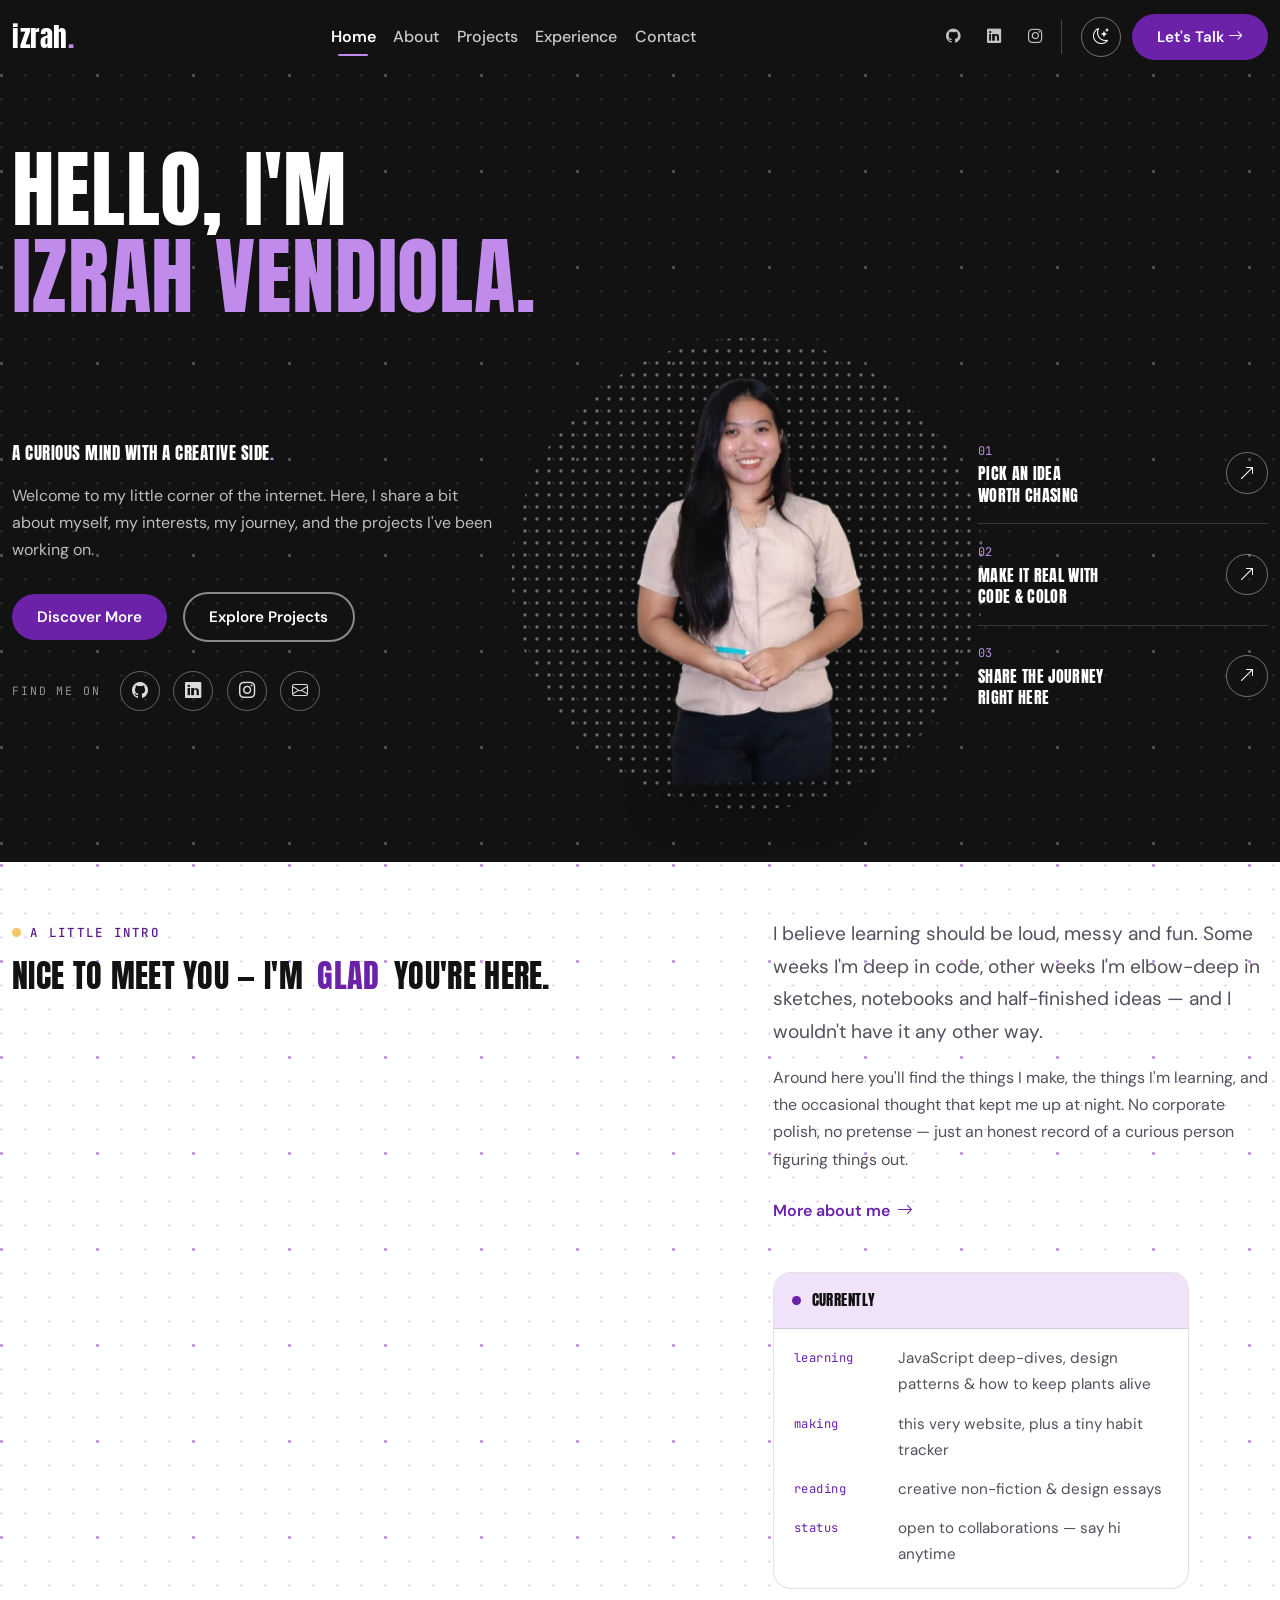
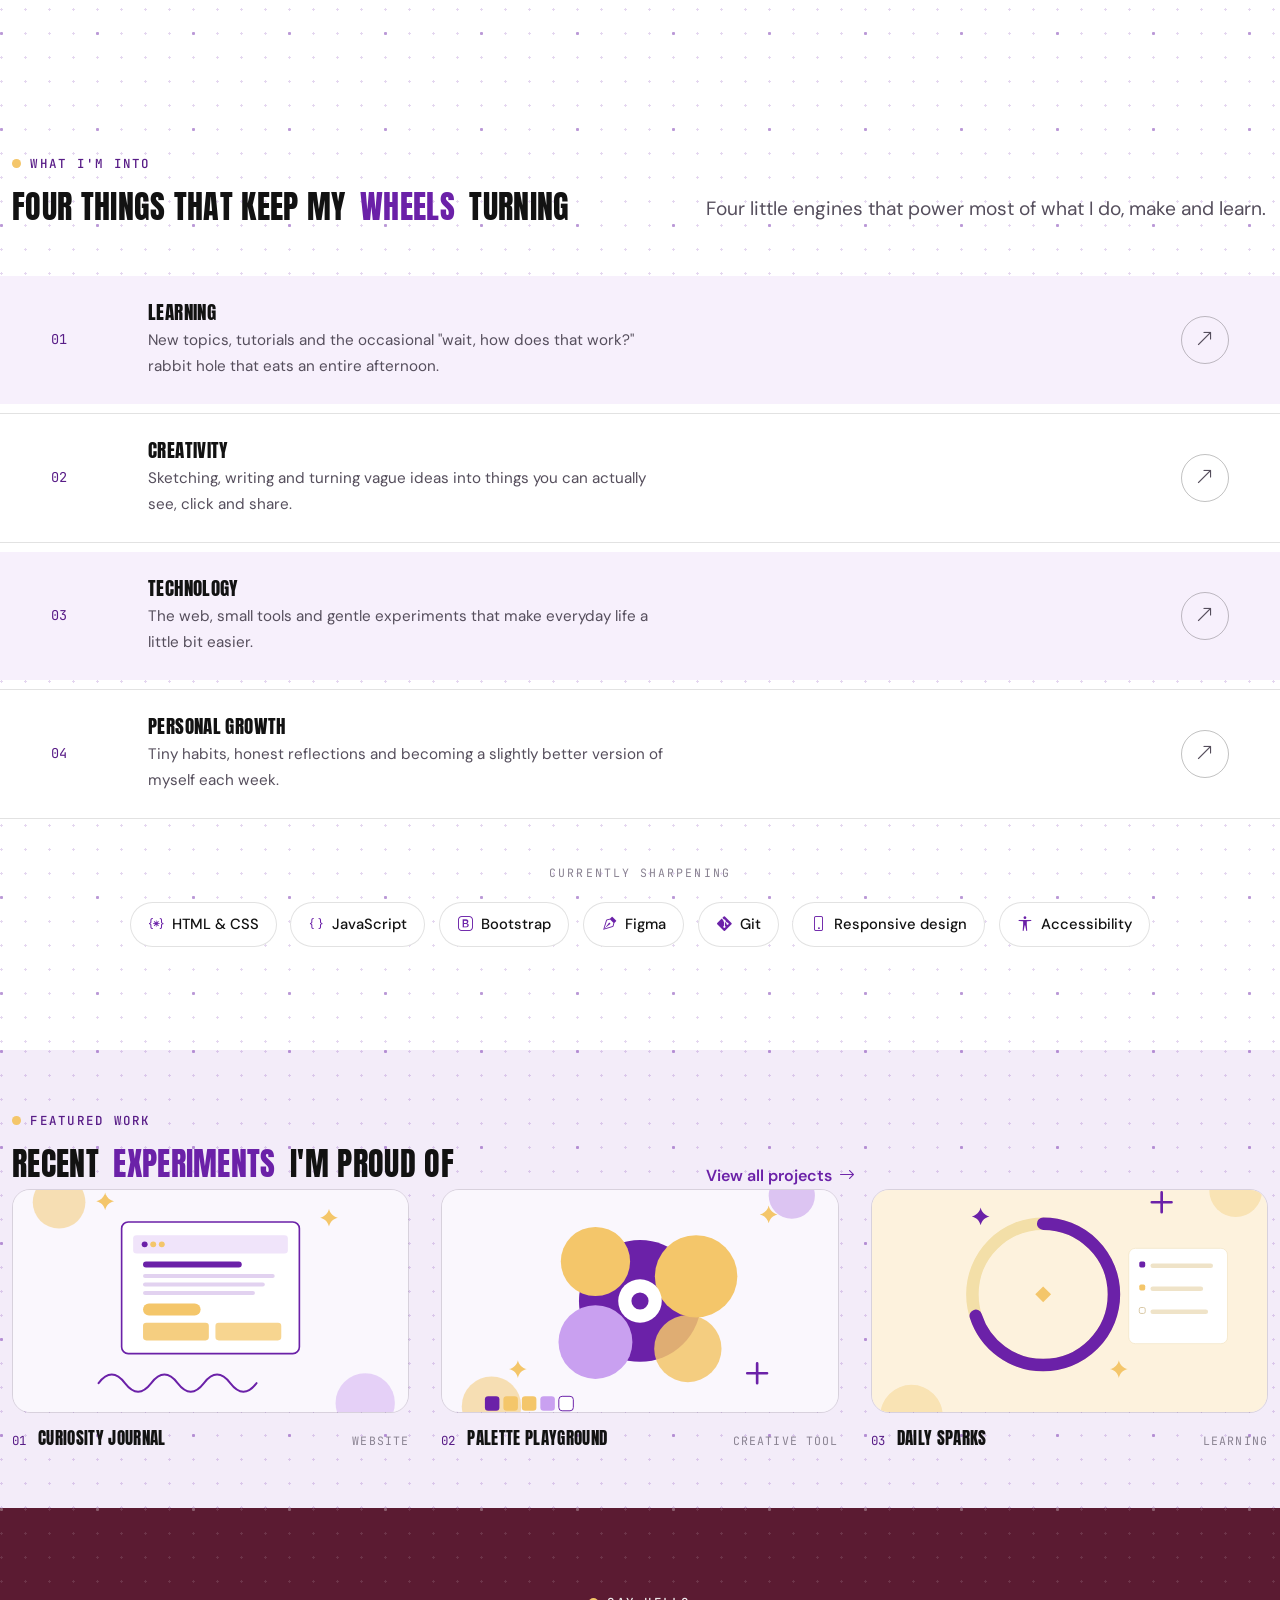
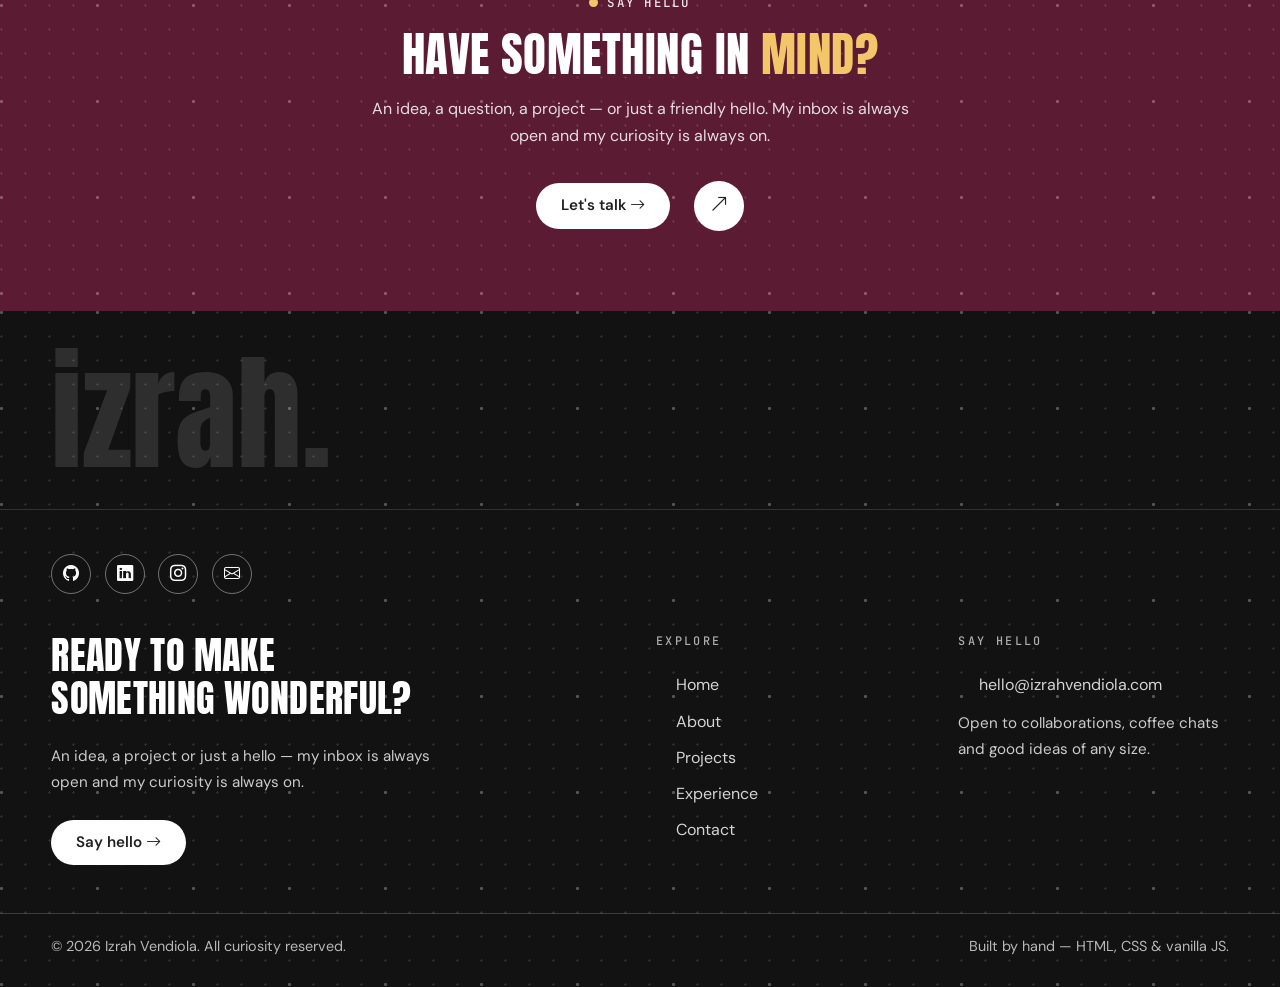
==== commit c8ef927c: "Add dot grid background" ====
--- a/index.html
+++ b/index.html
@@ -121,7 +121,7 @@
             <div class="col-lg-4">
               <figure class="hero-figure mb-0" data-animate="scale-in" data-delay="220">
                 <img class="portrait" src="assets/images/profile-cutout.webp"
-                  alt="Portrait photo of Izrah Vendiola" width="486" height="714">
+                  alt="Portrait photo of Izrah Vendiola" width="463" height="783">
               </figure>
             </div>
             <div class="col-lg-3">
--- a/assets/css/style.css
+++ b/assets/css/style.css
@@ -54,7 +54,6 @@
   --radius-xl: 24px;
   --radius-pill: 999px;
   --section-pad: clamp(4rem, 8vw, 6.25rem);
-  --frame-gap: clamp(10px, 2vw, 26px);
 
   /* Motion */
   --ease-out: cubic-bezier(0.22, 0.61, 0.36, 1);
@@ -93,7 +92,6 @@
   --clr-on-panel: #ffffff;
   --clr-border: rgba(18, 18, 18, 0.12);
   --clr-border-strong: rgba(18, 18, 18, 0.26);
-  --shadow-frame: 0 32px 70px -46px rgba(18, 18, 18, 0.35);
   --shadow-md: 0 16px 36px -18px rgba(18, 18, 18, 0.25);
 }
 
@@ -125,7 +123,6 @@
   --clr-on-panel: #ffffff;
   --clr-border: rgba(245, 245, 245, 0.13);
   --clr-border-strong: rgba(245, 245, 245, 0.3);
-  --shadow-frame: 0 32px 70px -40px rgba(0, 0, 0, 0.6);
   --shadow-md: 0 16px 36px -18px rgba(0, 0, 0, 0.55);
 }
 
@@ -212,22 +209,82 @@
 }
 
 /* ------------------------------------------------------------
-   03. Page frame — the whole page as one rounded card
+   03. Page shell — full-bleed, no outer card
 ------------------------------------------------------------ */
 .page-frame {
-  width: min(1400px, 100% - 2 * var(--frame-gap));
-  margin-inline: auto;
-  margin-block: var(--frame-gap) calc(var(--frame-gap) + 6px);
-  background: var(--clr-surface);
-  border: 1px solid var(--clr-border);
-  border-radius: var(--radius-xl);
+  width: 100%;
+  margin: 0;
+  background-color: var(--clr-surface);
+  background-image: var(--grid-dots);
+  background-size: var(--grid-dots-size);
+  border: 0;
+  border-radius: 0;
   overflow: clip;
-  box-shadow: var(--shadow-frame);
+}
+
+/* Dot grid — the page-wide technical backdrop.
+   The major tile is an exact multiple of the minor tile and both share the
+   same dot origin, so every 4th dot sits precisely on a minor dot. */
+:root {
+  --grid-cell: 24px;
+  --grid-cell-major: 96px;
+  --grid-dot-origin: 1.5px;
+  --grid-dot-r: 1px;
+  --grid-dot-r-major: 1.5px;
+  --grid-dot: rgba(107, 33, 168, 0.18);
+  --grid-dot-major: rgba(107, 33, 168, 0.34);
+  --grid-dot-inv: rgba(255, 255, 255, 0.11);
+  --grid-dot-inv-major: rgba(255, 255, 255, 0.2);
+
+  --grid-dots:
+    radial-gradient(circle at var(--grid-dot-origin) var(--grid-dot-origin),
+      var(--grid-dot-major) var(--grid-dot-r-major), transparent calc(var(--grid-dot-r-major) + 0.5px)),
+    radial-gradient(circle at var(--grid-dot-origin) var(--grid-dot-origin),
+      var(--grid-dot) var(--grid-dot-r), transparent calc(var(--grid-dot-r) + 0.4px));
+  --grid-dots-inv:
+    radial-gradient(circle at var(--grid-dot-origin) var(--grid-dot-origin),
+      var(--grid-dot-inv-major) var(--grid-dot-r-major), transparent calc(var(--grid-dot-r-major) + 0.5px)),
+    radial-gradient(circle at var(--grid-dot-origin) var(--grid-dot-origin),
+      var(--grid-dot-inv) var(--grid-dot-r), transparent calc(var(--grid-dot-r) + 0.4px));
+  --grid-dots-size:
+    var(--grid-cell-major) var(--grid-cell-major),
+    var(--grid-cell) var(--grid-cell);
+
+  /* Round dot discs that sit behind the portraits */
+  --portrait-dot-cell: 12px;
+  --portrait-dot-r: 1.3px;
+  --portrait-dot: rgba(107, 33, 168, 0.38);
+  --portrait-dot-inv: rgba(233, 222, 242, 0.5);
+}
+
+[data-theme="dark"] {
+  --grid-dot: rgba(255, 255, 255, 0.07);
+  --grid-dot-major: rgba(255, 255, 255, 0.13);
+}
+
+/* Same dot grid, inverted, for the dark and wine bands */
+.band-dark,
+.band-cta,
+.site-footer {
+  background-image: var(--grid-dots-inv);
+  background-size: var(--grid-dots-size);
+}
+
+/* Shared vertical rhythm so stacked sections never touch each other */
+.section,
+.band-features {
+  padding-block: clamp(2.5rem, 4.5vw, 3.5rem);
+}
+
+/* A little more air between the card grids */
+.row.g-4 {
+  --bs-gutter-x: 2rem;
+  --bs-gutter-y: 2rem;
 }
 
 /* Dark full-bleed band (hero, page heroes, hot rows) */
 .band-dark {
-  background: var(--clr-band);
+  background-color: var(--clr-band);
   color: #ffffff;
 }
 
@@ -558,7 +615,7 @@
 .nav-socials {
   display: inline-flex;
   align-items: center;
-  gap: 0.3rem;
+  gap: 0.45rem;
   padding-inline-end: 0.6rem;
   margin-inline-end: 0.5rem;
   border-inline-end: 1px solid rgba(255, 255, 255, 0.22);
@@ -684,7 +741,7 @@
   display: flex;
   align-items: center;
   flex-wrap: wrap;
-  gap: 0.65rem;
+  gap: 0.85rem;
 }
 
 .hero-socials .socials-label {
@@ -711,11 +768,39 @@
 /* Portrait cutout — slightly tilted, like Finguard's cards */
 .hero-figure {
   position: relative;
+  isolation: isolate;
   display: flex;
   justify-content: center;
 }
 
+/* Round dot disc — the portrait sits inside a circular dot field that covers
+   the whole cutout */
+.hero-figure::after,
+.about-figure::after {
+  content: "";
+  position: absolute;
+  z-index: 0;
+  left: 50%;
+  top: 50%;
+  translate: -50% -50%;
+  height: 112%;
+  aspect-ratio: 1 / 1;
+  border-radius: 50%;
+  pointer-events: none;
+  background-image: radial-gradient(circle at 1.5px 1.5px,
+      currentColor var(--portrait-dot-r), transparent calc(var(--portrait-dot-r) + 0.3px));
+  background-size: var(--portrait-dot-cell) var(--portrait-dot-cell);
+  -webkit-mask-image: radial-gradient(circle at 50% 50%, #000 80%, transparent 100%);
+  mask-image: radial-gradient(circle at 50% 50%, #000 80%, transparent 100%);
+}
+
+.hero-figure::after {
+  color: var(--portrait-dot-inv);
+}
+
 .hero-figure .portrait {
+  position: relative;
+  z-index: 1;
   width: auto;
   height: clamp(21rem, 33vw, 28rem);
   max-width: 100%;
@@ -808,7 +893,7 @@
 .feature-rows {
   display: flex;
   flex-direction: column;
-  gap: 6px;
+  gap: 0.6rem;
   margin-top: clamp(2rem, 4vw, 2.75rem);
 }
 
@@ -1013,7 +1098,7 @@
   display: flex;
   flex-direction: column;
   flex: 1;
-  gap: 0.5rem;
+  gap: 0.7rem;
   padding: 1.1rem 1.3rem 1.2rem;
 }
 
@@ -1029,7 +1114,12 @@
 .tag-row {
   display: flex;
   flex-wrap: wrap;
-  gap: 0.4rem;
+  gap: 0.5rem;
+}
+
+/* Keep tags from hugging the paragraph above them */
+.card-x .tag-row {
+  margin-top: 1.15rem;
 }
 
 .tag-chip {
@@ -1079,7 +1169,7 @@
   display: flex;
   flex-wrap: wrap;
   justify-content: center;
-  gap: 0.6rem;
+  gap: 1rem;
   margin-bottom: clamp(2rem, 4vw, 2.75rem);
 }
 
@@ -1152,7 +1242,7 @@
    10. CTA band — solid wine, sharp edges
 ------------------------------------------------------------ */
 .band-cta {
-  background: var(--clr-panel);
+  background-color: var(--clr-panel);
   color: var(--clr-on-panel);
   padding: clamp(3rem, 7vw, 5rem) 0;
   text-align: center;
@@ -1196,7 +1286,7 @@
 ------------------------------------------------------------ */
 .site-footer {
   position: relative;
-  background: var(--clr-band);
+  background-color: var(--clr-band);
   color: #ffffff;
   padding-bottom: 1.75rem;
   overflow: hidden;
@@ -1316,7 +1406,7 @@
 
 .footer-socials {
   display: flex;
-  gap: 0.65rem;
+  gap: 0.85rem;
   margin-bottom: clamp(1.75rem, 4vw, 2.5rem);
 }
 
@@ -1593,7 +1683,7 @@
   display: flex;
   flex-wrap: wrap;
   justify-content: center;
-  gap: 0.6rem;
+  gap: 0.85rem;
   margin-top: clamp(2rem, 4vw, 2.75rem);
 }
 
@@ -1759,7 +1849,7 @@
   border: 1px solid var(--clr-border);
   border-radius: var(--radius-sm) !important;
   overflow: hidden;
-  margin-bottom: 0.9rem;
+  margin-bottom: 1rem;
 }
 
 .accordion-button {
@@ -1902,8 +1992,12 @@
   background: var(--clr-bg-soft);
 }
 
-.section-cta {
-  padding-top: 0;
+/* Soft bands keep the dot texture instead of flattening to a solid block */
+.section-soft,
+.band-soft,
+.bg-soft {
+  background-image: var(--grid-dots);
+  background-size: var(--grid-dots-size);
 }
 
 /* Contact info cards */
@@ -1964,12 +2058,26 @@
 }
 
 /* About-page portrait cutout */
+.about-figure {
+  position: relative;
+  isolation: isolate;
+}
+
+.about-figure::after {
+  color: var(--portrait-dot);
+}
+
+[data-theme="dark"] .about-figure::after {
+  color: var(--portrait-dot-inv);
+}
+
 .about-figure .portrait {
+  position: relative;
+  z-index: 1;
   height: clamp(18rem, 26vw, 23rem);
   width: auto;
   object-position: 50% 50%;
   rotate: 2.5deg;
-  filter: drop-shadow(0 14px 20px rgba(107, 33, 168, 0.18));
 }
 
 [data-theme="dark"] .about-figure .portrait {
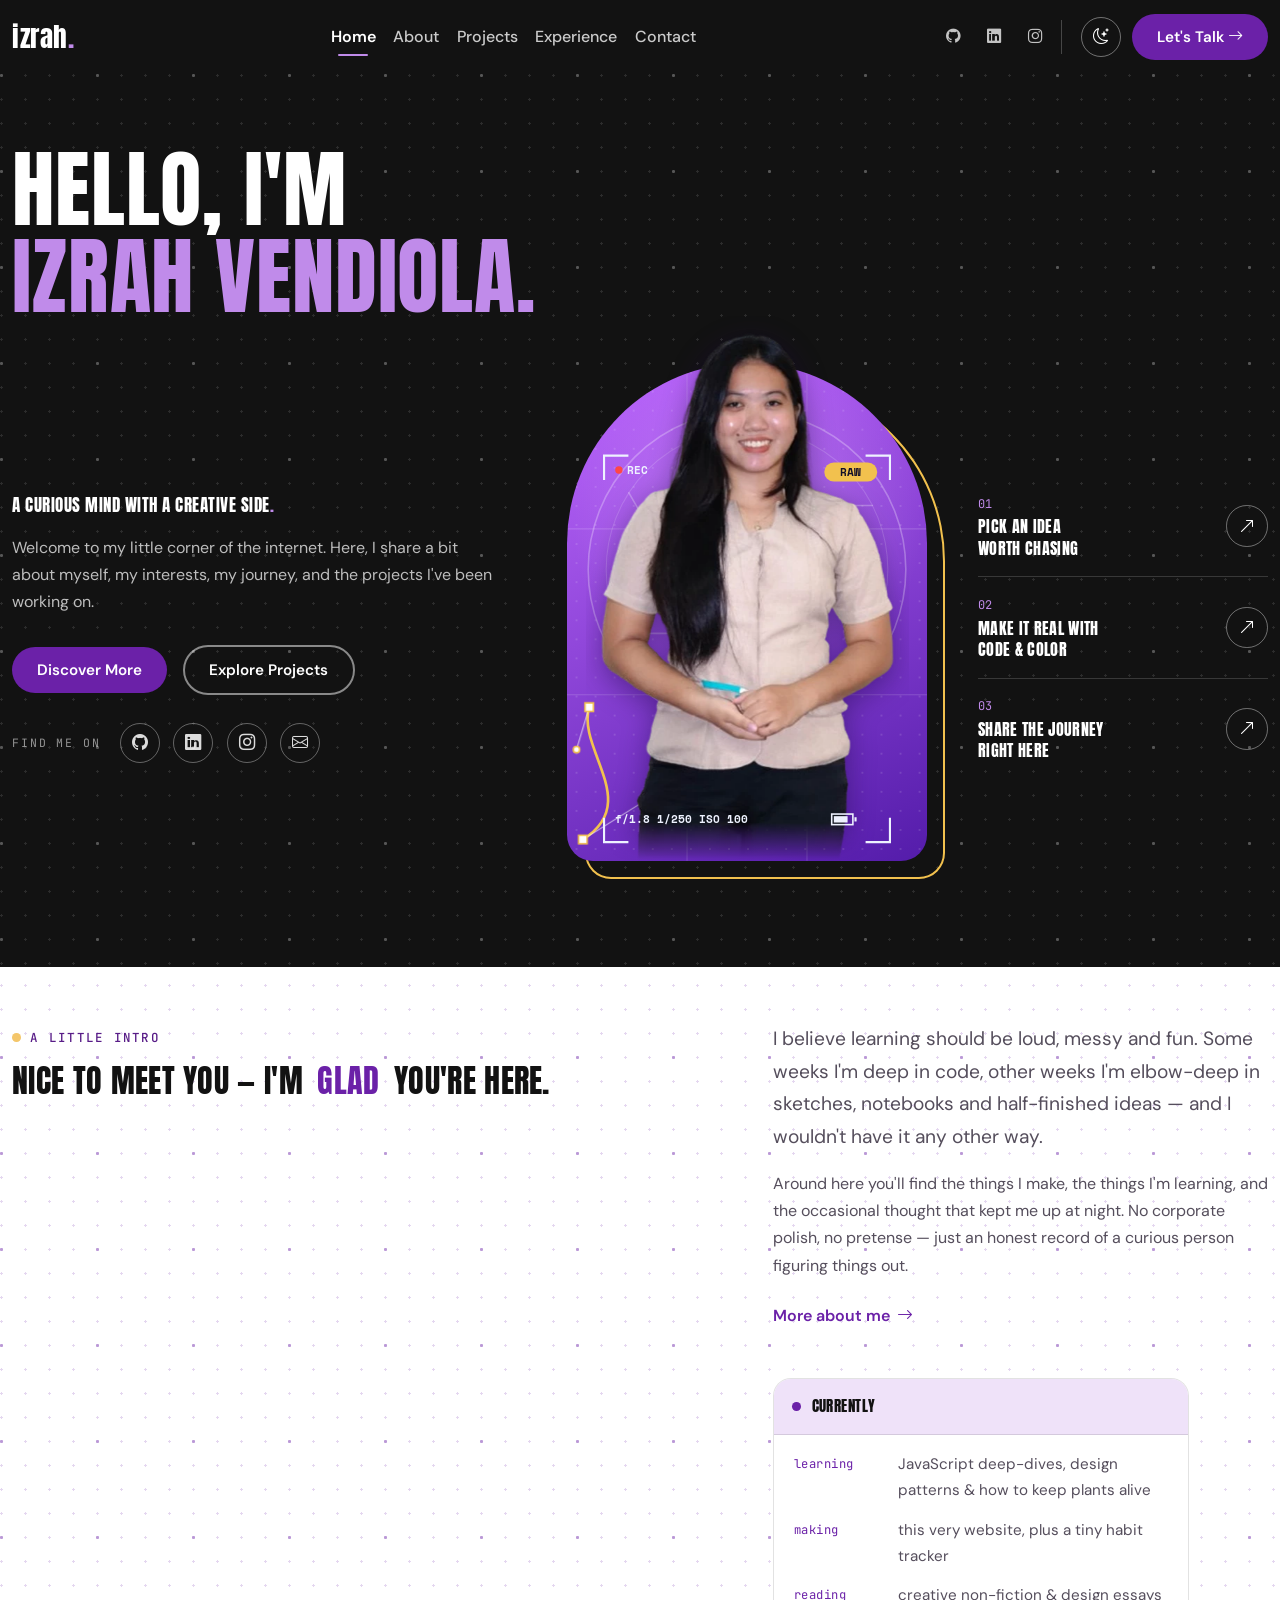
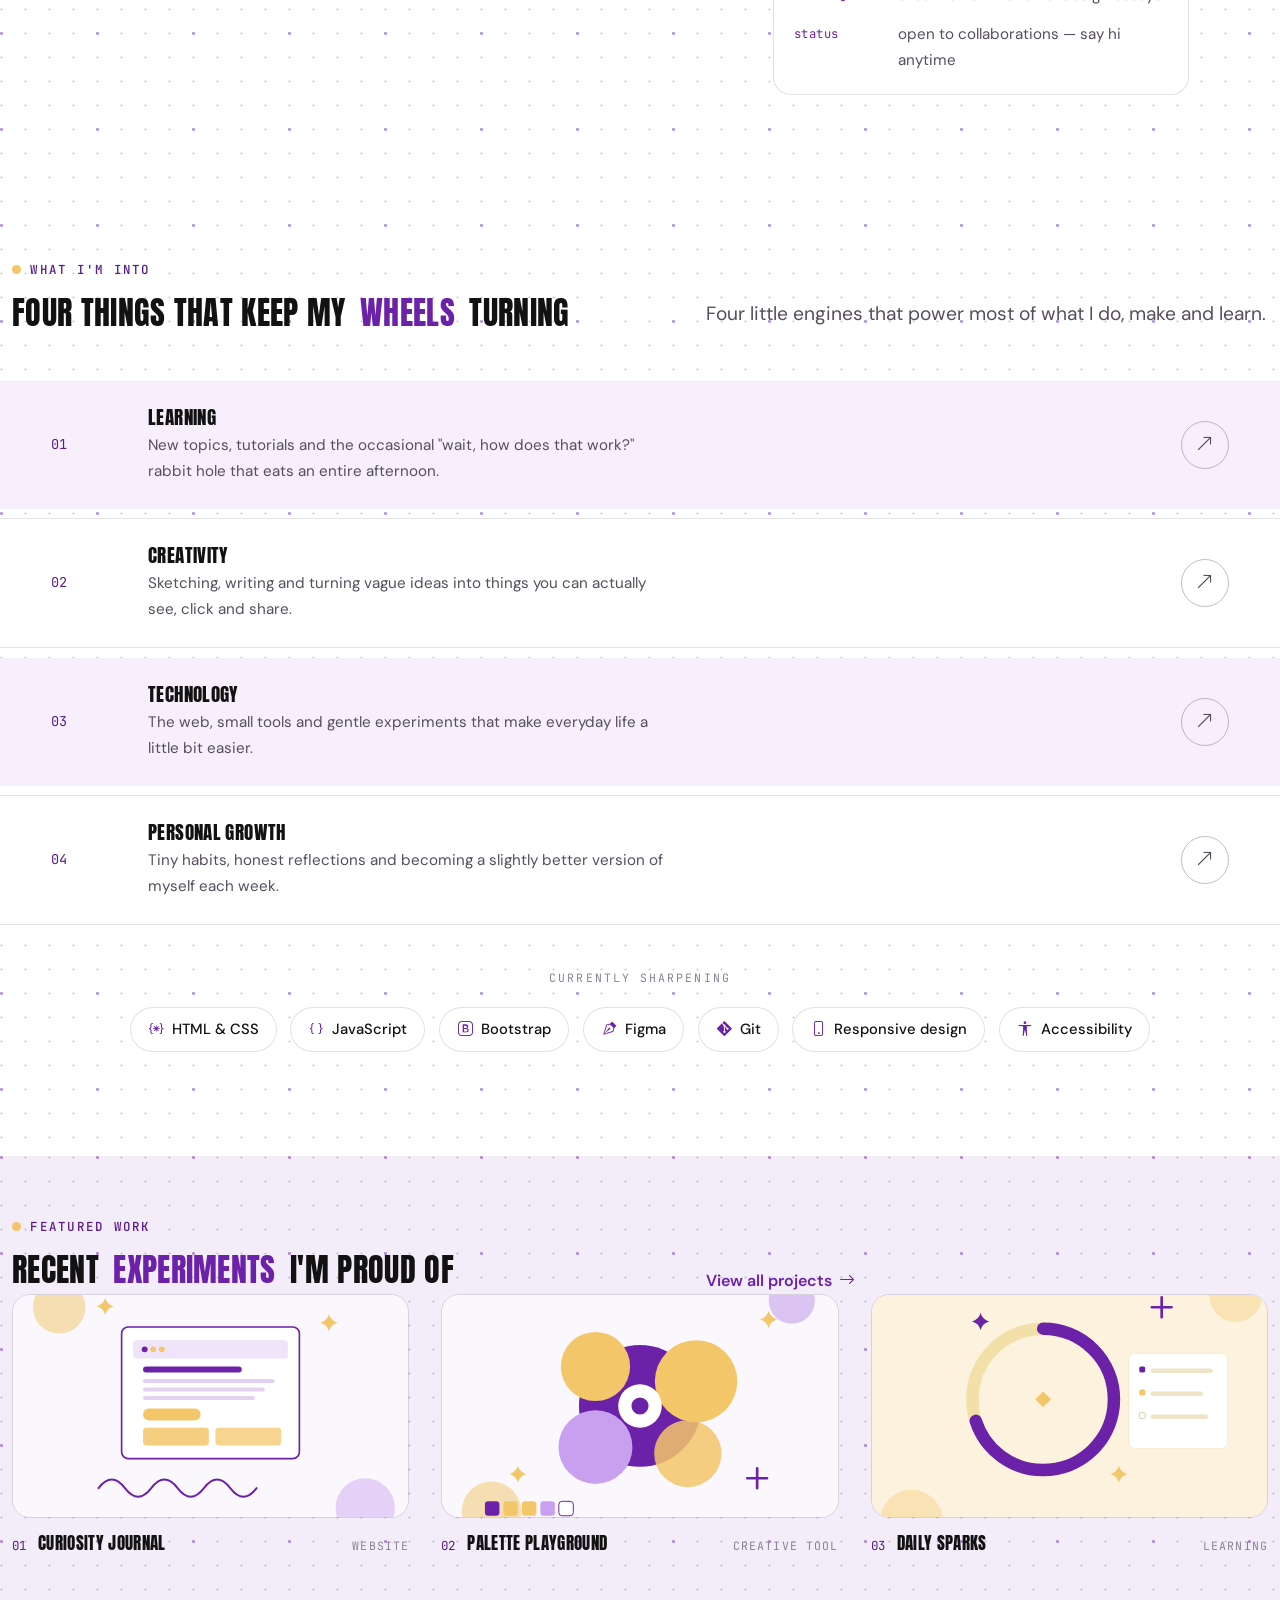
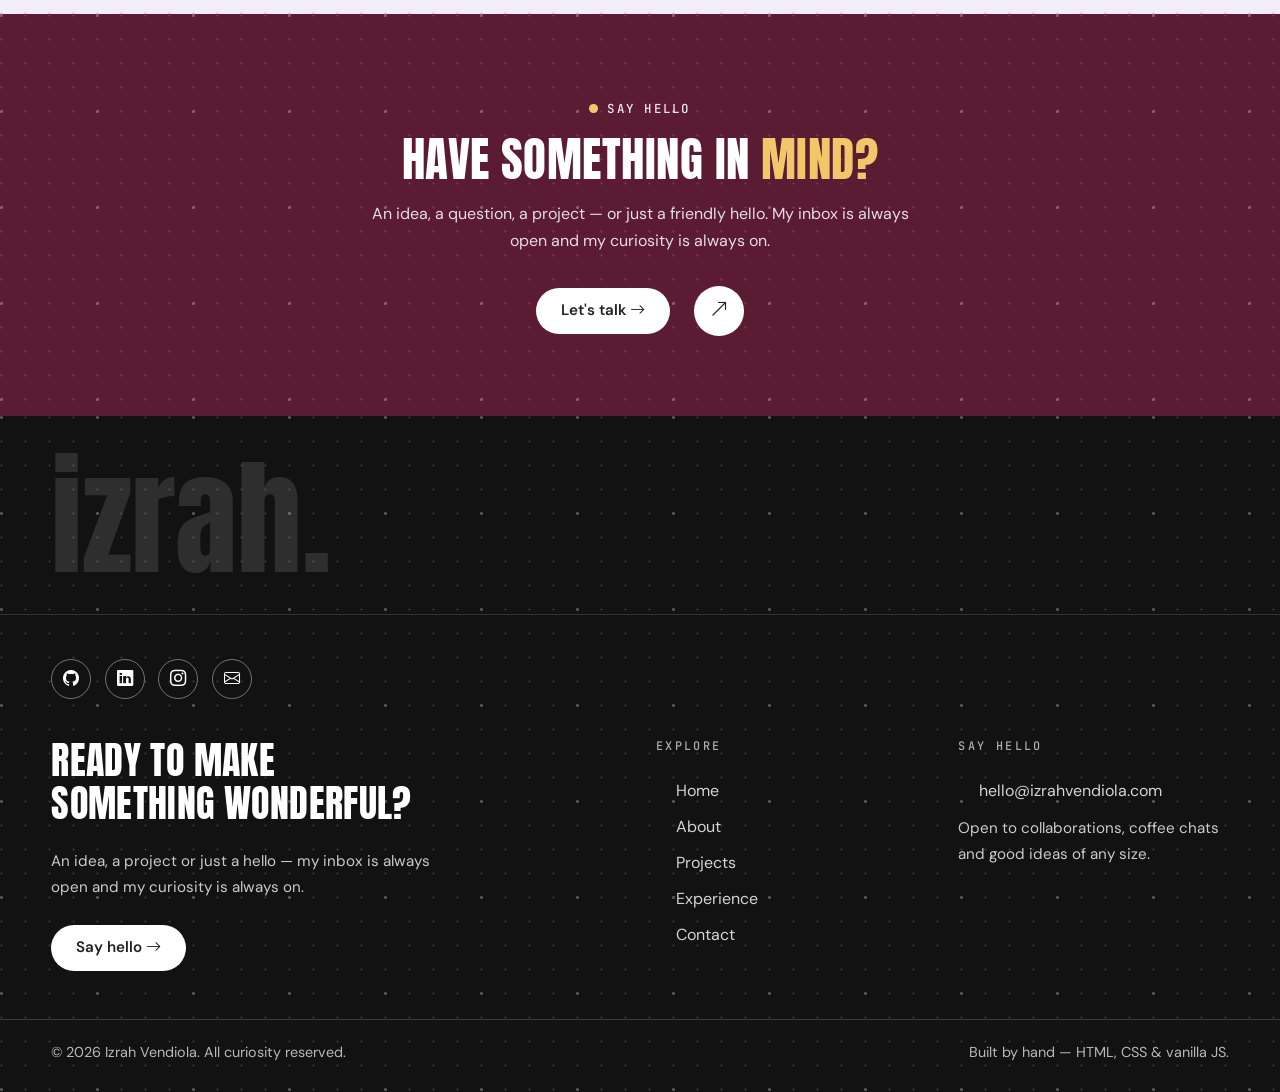
==== commit 28a1e07c: "Add profile bg  design" ====
--- a/index.html
+++ b/index.html
@@ -21,21 +21,23 @@
       }
       d.setAttribute("data-theme", t);
       /* Cross-document View Transitions handle page fades where supported */
-      if ("onpagereveal" in document) d.classList.add("vt");
+      if ("onpagereveal" in window) d.classList.add("vt");
     })();
   </script>
 
   <!-- Bootstrap 5 -->
+  <link rel="preconnect" href="https://cdn.jsdelivr.net">
   <link href="https://cdn.jsdelivr.net/npm/bootstrap@5.3.3/dist/css/bootstrap.min.css" rel="stylesheet">
   <link rel="stylesheet" href="https://cdn.jsdelivr.net/npm/bootstrap-icons@1.11.3/font/bootstrap-icons.min.css">
 
   <!-- Google Fonts -->
   <link rel="preconnect" href="https://fonts.googleapis.com">
   <link rel="preconnect" href="https://fonts.gstatic.com" crossorigin>
-  <link href="https://fonts.googleapis.com/css2?family=Anton&family=DM+Sans:ital,opsz,wght@0,9..40,400;0,9..40,500;0,9..40,700;1,9..40,400&family=JetBrains+Mono:wght@400;500;700&display=swap" rel="stylesheet">
+  <link href="https://fonts.googleapis.com/css2?family=Anton&family=DM+Sans:ital,opsz,wght@0,9..40,400;0,9..40,500;0,9..40,700;1,9..40,400&family=JetBrains+Mono:wght@400;500;700&family=Space+Mono:wght@700&display=swap" rel="stylesheet">
 
   <link rel="stylesheet" href="assets/css/style.css">
   <link rel="stylesheet" href="assets/css/responsive.css">
+  <link rel="preload" as="image" href="assets/images/profile-cutout.webp" type="image/webp" fetchpriority="high">
 </head>
 <body>
   <a class="skip-link" href="#main">Skip to main content</a>
@@ -119,9 +121,92 @@
               </div>
             </div>
             <div class="col-lg-4">
-              <figure class="hero-figure mb-0" data-animate="scale-in" data-delay="220">
-                <img class="portrait" src="assets/images/profile-cutout.webp"
-                  alt="Portrait photo of Izrah Vendiola" width="463" height="783">
+              <figure class="hero-figure mb-0">
+                <div class="hero-card" id="heroCard">
+                  <div class="frame"></div>
+
+                  <div class="panel">
+                    <!-- BEHIND the photo: dots, thirds grid, aperture, pen-tool curve -->
+                    <svg class="layer" viewBox="0 0 680 940" aria-hidden="true">
+                      <defs>
+                        <pattern id="dots" width="36" height="36" patternUnits="userSpaceOnUse">
+                          <circle cx="18" cy="18" r="1.7" fill="#fff" fill-opacity=".18"/>
+                        </pattern>
+                        <!-- one aperture blade, rotated 6 times below -->
+                        <path id="blade" d="M120.7 32.3 L-13.9 265.6 M120.7 32.3 L32.3 120.7"/>
+                      </defs>
+
+                      <rect width="680" height="940" fill="url(#dots)"/>
+
+                      <!-- rule-of-thirds grid -->
+                      <g stroke="#fff" stroke-opacity=".16" stroke-width="2">
+                        <line x1="226.7" y1="0" x2="226.7" y2="940"/><line x1="453.3" y1="0" x2="453.3" y2="940"/>
+                        <line x1="0" y1="313.3" x2="680" y2="313.3"/><line x1="0" y1="626.7" x2="680" y2="626.7"/>
+                      </g>
+
+                      <!-- camera aperture -->
+                      <g transform="translate(340 390)" fill="none" stroke="#fff" stroke-linecap="round">
+                        <circle r="300" stroke-opacity=".28" stroke-width="3"/>
+                        <circle r="266" stroke-opacity=".16" stroke-width="2"/>
+                        <g stroke-opacity=".28" stroke-width="3">
+                          <use href="#blade"/>
+                          <use href="#blade" transform="rotate(60)"/>
+                          <use href="#blade" transform="rotate(120)"/>
+                          <use href="#blade" transform="rotate(180)"/>
+                          <use href="#blade" transform="rotate(240)"/>
+                          <use href="#blade" transform="rotate(300)"/>
+                        </g>
+                      </g>
+
+                      <!-- pen-tool bezier curve (draws itself) -->
+                      <path class="bezier" pathLength="1" d="M30 900 C142 830 18 730 42 650"
+                            fill="none" stroke="#f2c14e" stroke-width="5" stroke-linecap="round"/>
+                      <g class="pen-extras">
+                        <g stroke="#fff" stroke-opacity=".7" stroke-width="2">
+                          <line x1="30" y1="900" x2="142" y2="830"/><line x1="42" y1="650" x2="18" y2="730"/>
+                        </g>
+                        <g fill="#fff" stroke="#f2c14e" stroke-width="3">
+                          <circle cx="142" cy="830" r="6"/><circle cx="18" cy="730" r="6"/>
+                          <rect x="22" y="892" width="16" height="16"/><rect x="34" y="642" width="16" height="16"/>
+                        </g>
+                      </g>
+                    </svg>
+                  </div>
+
+                  <!-- the photo (transparent PNG): swap the src with your own cutout -->
+                  <div class="photo-wrap">
+                    <div class="photo-lift">
+                      <img class="photo" src="assets/images/profile-cutout.webp" alt="Portrait photo of Izrah Vendiola">
+                    </div>
+                  </div>
+
+                  <!-- IN FRONT of the photo: viewfinder, REC, RAW, camera readout -->
+                  <div class="layer layer-front" aria-hidden="true">
+                    <svg class="layer" viewBox="0 0 680 940" aria-hidden="true">
+                      <!-- viewfinder corner brackets -->
+                      <path d="M70 221 V175 H116 M564 175 H610 V221 M70 859 V905 H116 M610 859 V905 H564"
+                            fill="none" stroke="#eef2ff" stroke-width="4"/>
+
+                      <!-- REC -->
+                      <circle class="rec-dot" cx="98" cy="202" r="7" fill="#ff4646"/>
+                      <text class="mono" x="114" y="209" font-size="20" fill="#eef2ff">REC</text>
+
+                      <!-- RAW badge -->
+                      <rect x="486" y="188" width="100" height="36" rx="18" fill="#f2c14e"/>
+                      <text class="mono" x="536" y="213" font-size="20" fill="#14102a" text-anchor="middle">RAW</text>
+
+                      <!-- camera readout -->
+                      <g class="readout">
+                        <text class="mono" x="90" y="868" font-size="21" fill="#eef2ff">f/1.8   1/250   ISO 100</text>
+                        <g fill="none" stroke="#eef2ff" stroke-width="3">
+                          <rect x="500" y="852" width="40" height="20"/>
+                        </g>
+                        <rect x="504" y="856" width="26" height="12" fill="#eef2ff"/>
+                        <rect x="543" y="858" width="4" height="8" fill="#eef2ff"/>
+                      </g>
+                    </svg>
+                  </div>
+                </div>
               </figure>
             </div>
             <div class="col-lg-3">
--- a/assets/css/style.css
+++ b/assets/css/style.css
@@ -8,7 +8,8 @@
    rows with an overlapping card, static image tiles, circle
    arrow buttons, sparkle accents.
    Palette stays Izrah's: purple / pink / amber on black & white.
-   Flat colors only — no gradients, no glassmorphism.
+   Flat colors only — no gradients or glassmorphism, apart from the
+   arch portrait card (violet gradient + glass HUD).
    ------------------------------------------------------------
    Contents:
    01. Design tokens
@@ -146,7 +147,7 @@
   -webkit-font-smoothing: antialiased;
   text-rendering: optimizeLegibility;
   transition: background-color var(--dur-med) ease, color var(--dur-med) ease,
-    opacity 0.18s ease;
+    opacity 0.12s ease;
 }
 
 html.page-leaving body {
@@ -249,12 +250,6 @@
   --grid-dots-size:
     var(--grid-cell-major) var(--grid-cell-major),
     var(--grid-cell) var(--grid-cell);
-
-  /* Round dot discs that sit behind the portraits */
-  --portrait-dot-cell: 12px;
-  --portrait-dot-r: 1.3px;
-  --portrait-dot: rgba(107, 33, 168, 0.38);
-  --portrait-dot-inv: rgba(233, 222, 242, 0.5);
 }
 
 [data-theme="dark"] {
@@ -765,56 +760,195 @@
   color: #121212;
 }
 
-/* Portrait cutout — slightly tilted, like Finguard's cards */
-.hero-figure {
+/* ------------------------------------------------------------
+   Hero profile card — arch viewfinder
+   Layout ported 1:1 from the supplied design: a violet arch panel,
+   a gold keyline offset behind it, SVG HUD layers and a cutout photo
+   that rises from the bottom edge. Width, offset and photo are all
+   driven by --w / --off / height %, so it scales as one unit.
+------------------------------------------------------------ */
+.hero-card {
+  --w: clamp(260px, 30vw, 360px);          /* card width: scales with the screen */
+  --off: calc(var(--w) * 0.05);            /* gold frame offset */
+  --radius: 50% 50% 26px 26px / 36.2% 36.2% 26px 26px;   /* arch shape */
+  --ease: cubic-bezier(0.22, 1, 0.36, 1);
+  --gold: #f2c14e;
+  --violet-1: #be68ff;
+  --violet-2: #541caa;
+
   position: relative;
-  isolation: isolate;
-  display: flex;
-  justify-content: center;
-}
-
-/* Round dot disc — the portrait sits inside a circular dot field that covers
-   the whole cutout */
-.hero-figure::after,
-.about-figure::after {
-  content: "";
-  position: absolute;
-  z-index: 0;
-  left: 50%;
-  top: 50%;
-  translate: -50% -50%;
-  height: 112%;
-  aspect-ratio: 1 / 1;
-  border-radius: 50%;
+  width: min(var(--w), 100%);
+  aspect-ratio: 680 / 940;
+  margin: 0 auto calc(var(--off) + 0.75rem);
+}
+
+/* Gold outline frame behind the card */
+.hero-card .frame {
+  position: absolute; inset: 0;
+  border: 2px solid var(--gold);
+  border-radius: var(--radius);
+  translate: var(--off) var(--off);          /* offset down-right; uses 'translate' so the fade-in can't cancel it */
+  transition: translate .5s var(--ease);
+}
+
+.hero-card:hover .frame {
+  translate: calc(var(--off) * 1.3) calc(var(--off) * 1.3);
+}
+
+/* Gradient arch panel */
+.hero-card .panel {
+  position: absolute; inset: 0;
+  border-radius: var(--radius);
+  overflow: hidden;
+  background:
+    radial-gradient(circle at 50% 33%, rgba(255, 215, 255, .30), transparent 46%),
+    linear-gradient(155deg, var(--violet-1) 0%, var(--violet-2) 100%);
+}
+
+/* SVG layers: one behind the photo, one in front */
+.hero-card .layer {
+  position: absolute; inset: 0;
+  width: 100%; height: 100%;
+  display: block;
+}
+
+.hero-card .layer-front {
+  z-index: 3;
   pointer-events: none;
-  background-image: radial-gradient(circle at 1.5px 1.5px,
-      currentColor var(--portrait-dot-r), transparent calc(var(--portrait-dot-r) + 0.3px));
-  background-size: var(--portrait-dot-cell) var(--portrait-dot-cell);
-  -webkit-mask-image: radial-gradient(circle at 50% 50%, #000 80%, transparent 100%);
-  mask-image: radial-gradient(circle at 50% 50%, #000 80%, transparent 100%);
-}
-
-.hero-figure::after {
-  color: var(--portrait-dot-inv);
-}
-
-.hero-figure .portrait {
-  position: relative;
-  z-index: 1;
-  width: auto;
-  height: clamp(21rem, 33vw, 28rem);
-  max-width: 100%;
-  object-fit: contain;
-  object-position: 50% 50%;
-  display: block;
-  border-radius: 0;
-  rotate: -2.5deg;
-  filter: drop-shadow(0 18px 24px rgba(0, 0, 0, 0.32));
-  transition: rotate var(--dur-med) var(--ease-spring);
-}
-
-.hero-figure:hover .portrait {
-  rotate: 0deg;
+  border-radius: var(--radius);
+  overflow: hidden;
+}
+
+/* Photo: rises from the bottom edge; head pokes above the arch */
+.hero-card .photo-wrap {
+  position: absolute; z-index: 2;
+  left: 0; right: 0; bottom: 0; top: -15%;
+  overflow: hidden;                          /* clips the photo at the card's bottom edge */
+  pointer-events: none;
+}
+
+.hero-card .photo-lift {
+  position: absolute; inset: 0;
+  transition: transform .5s var(--ease);
+}
+
+.hero-card:hover .photo-lift {
+  transform: translateY(-8px);
+}
+
+.hero-card .photo {
+  position: absolute; bottom: 0; left: 50%;
+  height: 95.3%; width: auto; max-width: none;
+  transform: translateX(-50%);
+  filter: drop-shadow(0 8px 14px rgba(30, 5, 70, .45));
+  -webkit-mask-image: linear-gradient(to top, transparent 0, #000 7%);
+          mask-image: linear-gradient(to top, transparent 0, #000 7%);
+}
+
+/* SVG text + pen-tool styling */
+.hero-card .mono {
+  font-family: 'Space Mono', ui-monospace, Menlo, Consolas, monospace;
+  font-weight: 700;
+}
+
+.hero-card .bezier {
+  stroke-dasharray: 1;
+  stroke-dashoffset: 1;
+}
+
+/* ========= Entrance ========= */
+/* Hidden start state, only when JS is running */
+.js .hero-card .frame,
+.js .hero-card .panel,
+.js .hero-card .layer-front,
+.js .hero-card .photo {
+  opacity: 0;
+}
+
+.js .hero-card .pen-extras {
+  opacity: 0;
+}
+
+@keyframes hc-fade-in {
+  from { opacity: 0; }
+  to { opacity: 1; }
+}
+
+@keyframes hc-card-in {
+  from { opacity: 0; transform: translateY(16px); }
+  to { opacity: 1; transform: none; }
+}
+
+@keyframes hc-photo-rise {
+  from { opacity: 0; transform: translateX(-50%) translateY(60px); }
+  to { opacity: 1; transform: translateX(-50%) translateY(0); }
+}
+
+@keyframes hc-draw {
+  from { stroke-dashoffset: 1; }
+  to { stroke-dashoffset: 0; }
+}
+
+@keyframes hc-blink {
+  0%, 55% { opacity: 1; }
+  70%, 100% { opacity: .15; }
+}
+
+.hero-card.in .frame {
+  animation: hc-fade-in .7s .00s ease both;
+}
+
+.hero-card.in .panel {
+  animation: hc-card-in .7s .12s var(--ease) both;
+}
+
+.hero-card.in .layer-front {
+  animation: hc-fade-in .6s .35s ease both;
+}
+
+/* Main moment: the cutout rises 60px into place */
+.hero-card.in .photo {
+  animation: hc-photo-rise .9s .45s var(--ease) both;
+}
+
+.hero-card.in .bezier {
+  animation: hc-draw 1.1s 1.3s ease-in-out both;
+}
+
+.hero-card.in .pen-extras {
+  animation: hc-fade-in .5s 1.5s ease both;
+}
+
+.hero-card.in .rec-dot {
+  animation: hc-blink 1.4s 1.5s ease-in-out infinite;
+}
+
+/* ========= Small screens ========= */
+@media (max-width: 480px) {
+  .hero-card .readout {
+    display: none;
+  }
+}
+
+/* ========= Reduced motion: show the final state, no movement ========= */
+@media (prefers-reduced-motion: reduce) {
+  .hero-card *,
+  .hero-card *::before {
+    animation: none !important;
+    transition: none !important;
+  }
+
+  .js .hero-card .frame,
+  .js .hero-card .panel,
+  .js .hero-card .layer-front,
+  .js .hero-card .photo,
+  .js .hero-card .pen-extras {
+    opacity: 1 !important;
+  }
+
+  .hero-card .bezier {
+    stroke-dashoffset: 0 !important;
+  }
 }
 
 /* Steps rail (Finguard's numbered hero steps) */
@@ -2057,37 +2191,6 @@
   margin-bottom: 0;
 }
 
-/* About-page portrait cutout */
-.about-figure {
-  position: relative;
-  isolation: isolate;
-}
-
-.about-figure::after {
-  color: var(--portrait-dot);
-}
-
-[data-theme="dark"] .about-figure::after {
-  color: var(--portrait-dot-inv);
-}
-
-.about-figure .portrait {
-  position: relative;
-  z-index: 1;
-  height: clamp(18rem, 26vw, 23rem);
-  width: auto;
-  object-position: 50% 50%;
-  rotate: 2.5deg;
-}
-
-[data-theme="dark"] .about-figure .portrait {
-  filter: drop-shadow(0 18px 24px rgba(0, 0, 0, 0.45));
-}
-
-.about-figure:hover .portrait {
-  rotate: 0deg;
-}
-
 /* ------------------------------------------------------------
    17. Animations — keyframes & reveal states
 ------------------------------------------------------------ */
@@ -2175,7 +2278,7 @@
 
 /* Gentle page fade-in on load (skipped when View Transitions handle it) */
 html:not(.vt):not(.page-leaving) body {
-  animation: page-in 0.4s ease both;
+  animation: page-in 0.25s ease both;
 }
 
 /* Parallax targets get smooth movement */
@@ -2195,6 +2298,29 @@
 html.theme-transitioning::view-transition-new(root) {
   animation: none;
   mix-blend-mode: normal;
+}
+
+/* Snappy reveal for ordinary page-to-page navigation.
+   The outgoing snapshot stays fully opaque until the new page is ready,
+   then the incoming snapshot fades in on top. This avoids the white
+   canvas flashing through mid-transition or a double fade. */
+@keyframes vt-page-in {
+  from {
+    opacity: 0;
+  }
+}
+
+::view-transition-old(root),
+::view-transition-new(root) {
+  mix-blend-mode: normal;
+}
+
+::view-transition-old(root) {
+  animation: none;
+}
+
+::view-transition-new(root) {
+  animation: vt-page-in 0.2s ease-out both;
 }
 
 /* Suppress ordinary CSS transitions while a snapshot is taken */
@@ -2226,4 +2352,10 @@
   [data-parallax] {
     translate: 0 0 !important;
   }
-}
+
+  /* No cross-document crossfade either — the new page just appears */
+  ::view-transition-old(root),
+  ::view-transition-new(root) {
+    animation: none !important;
+  }
+}
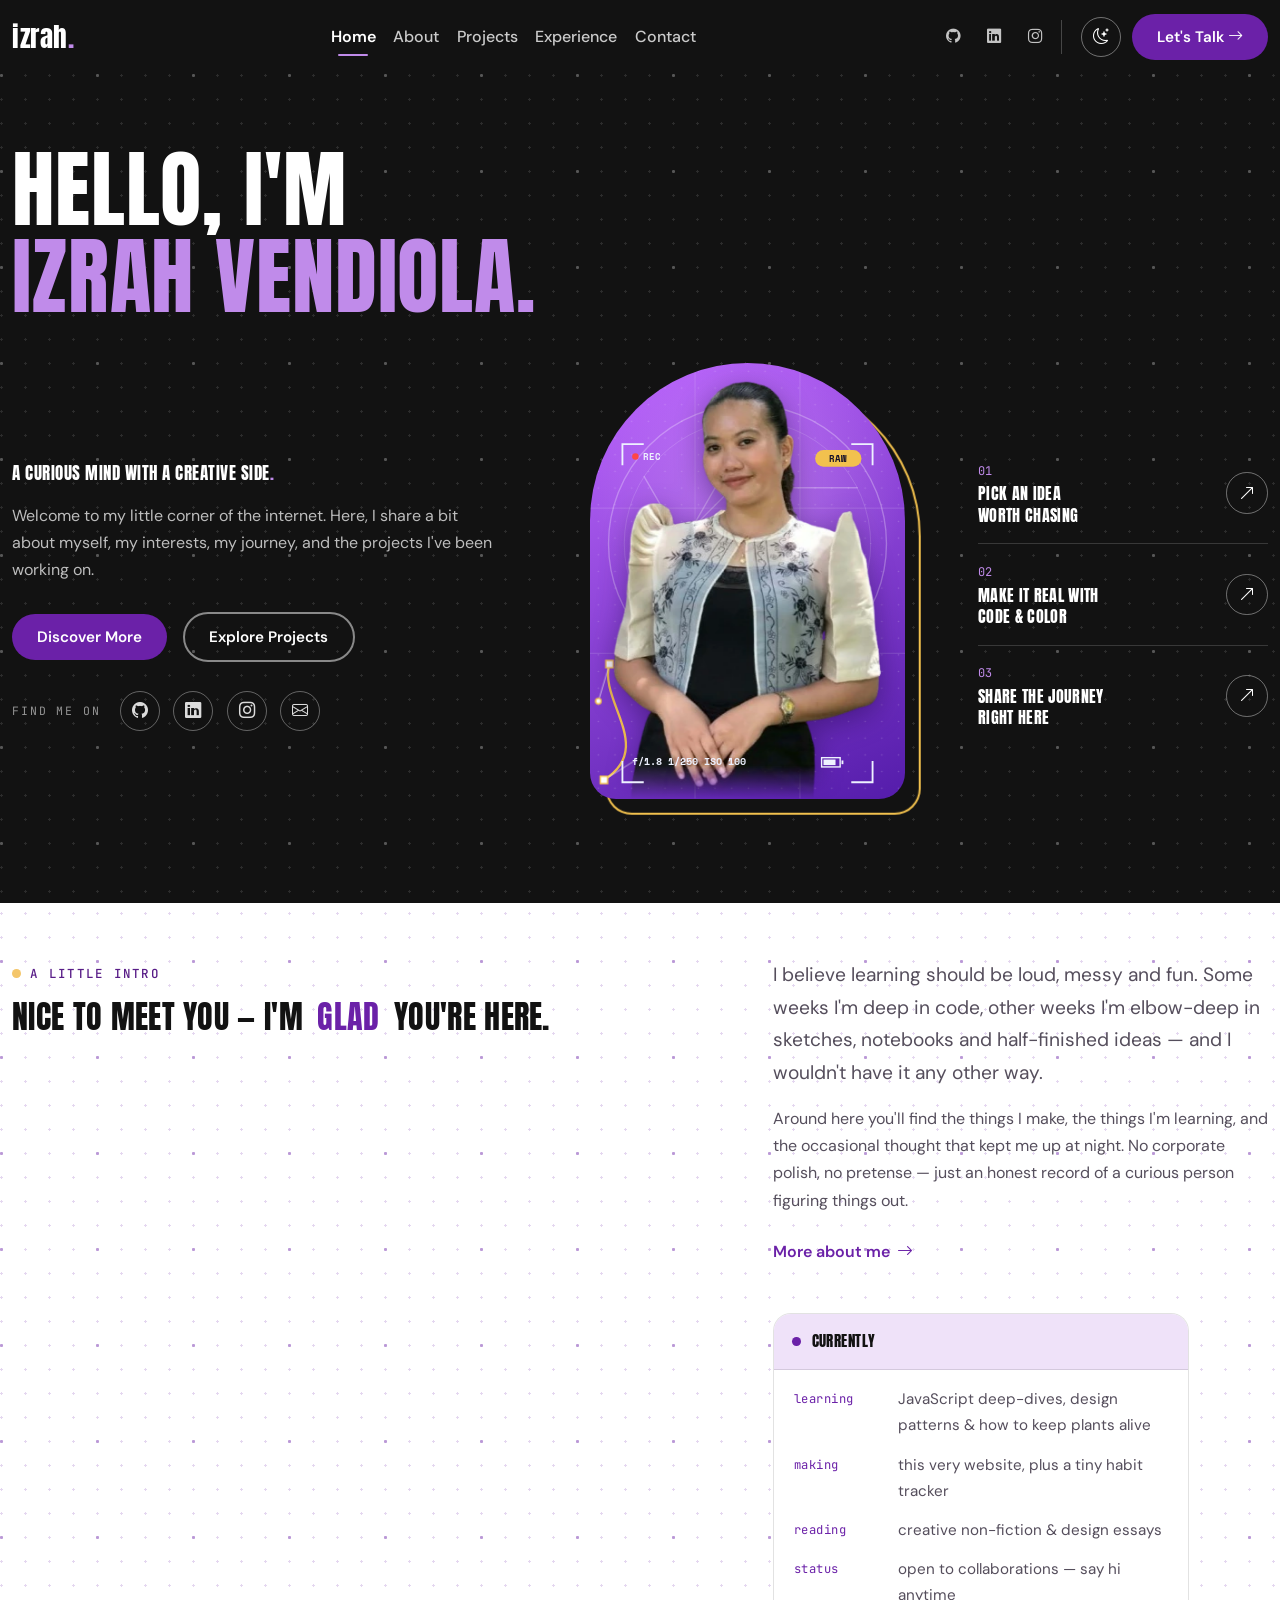
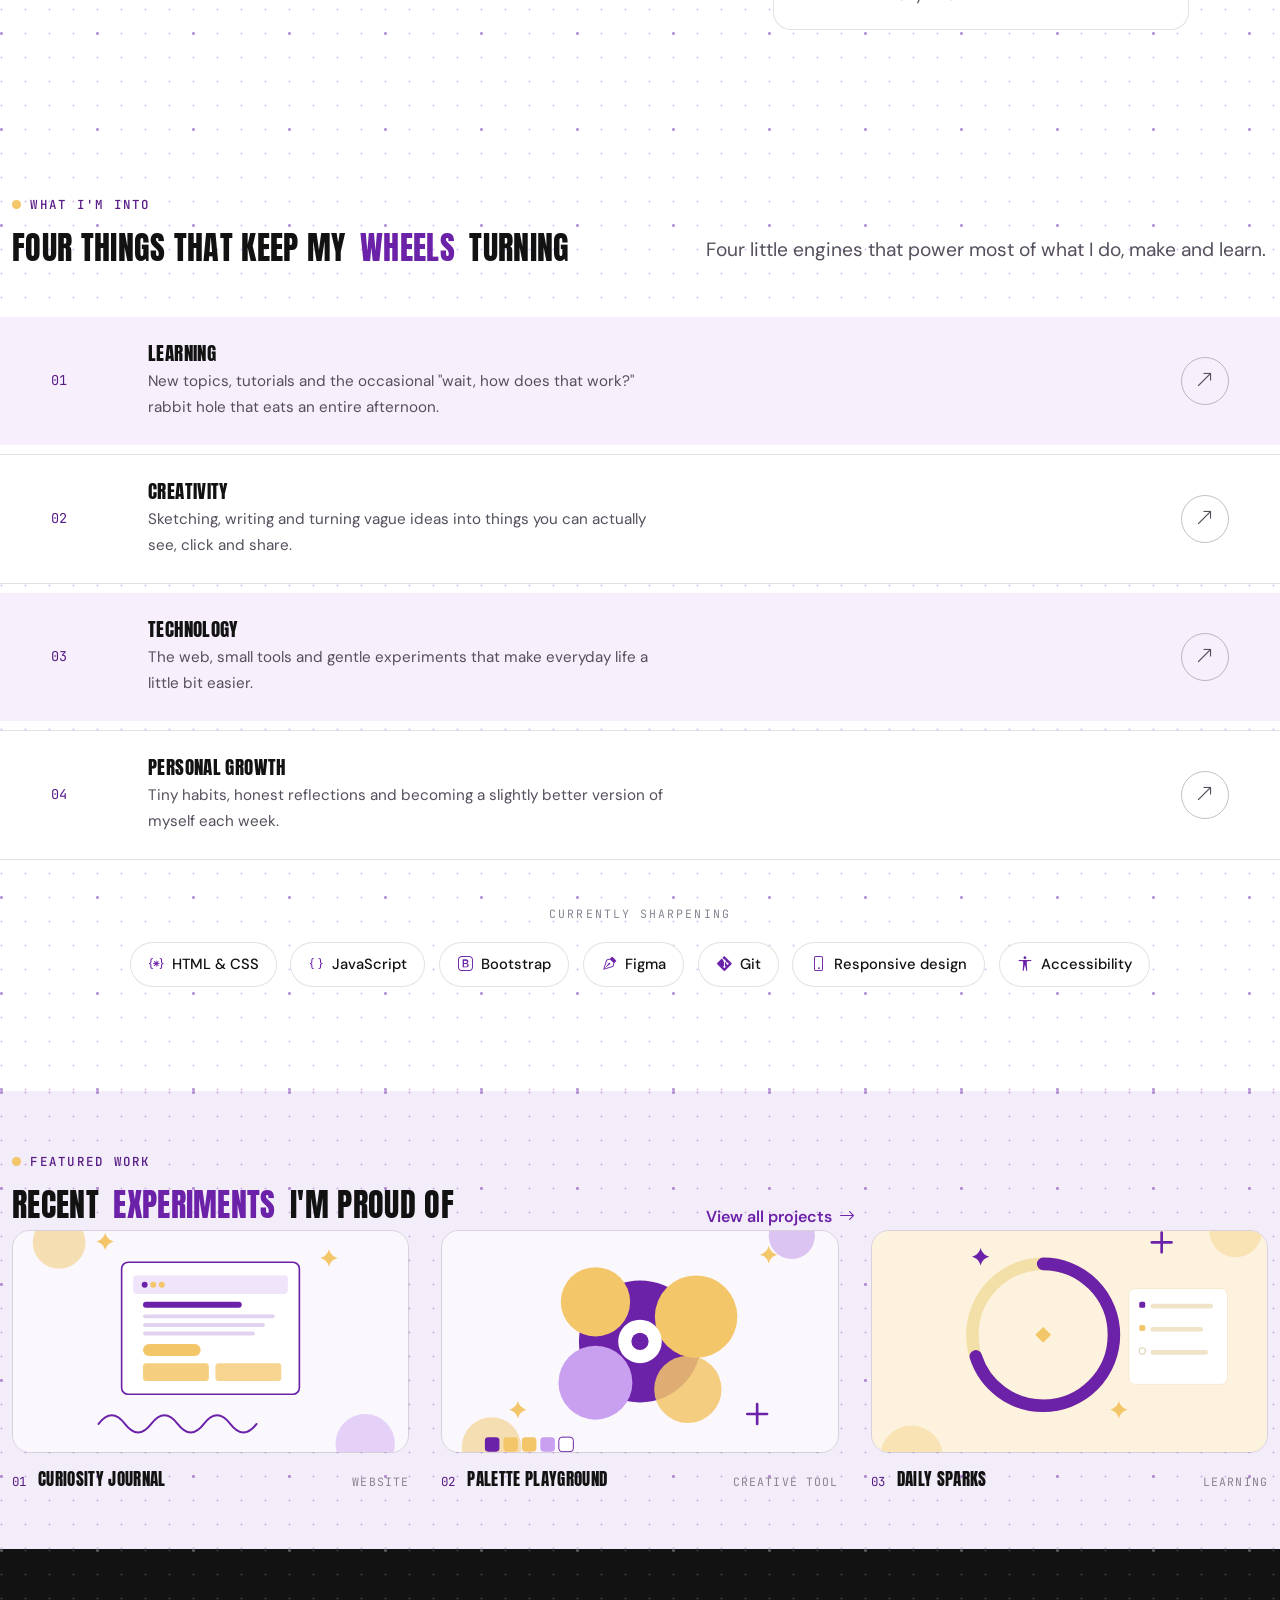
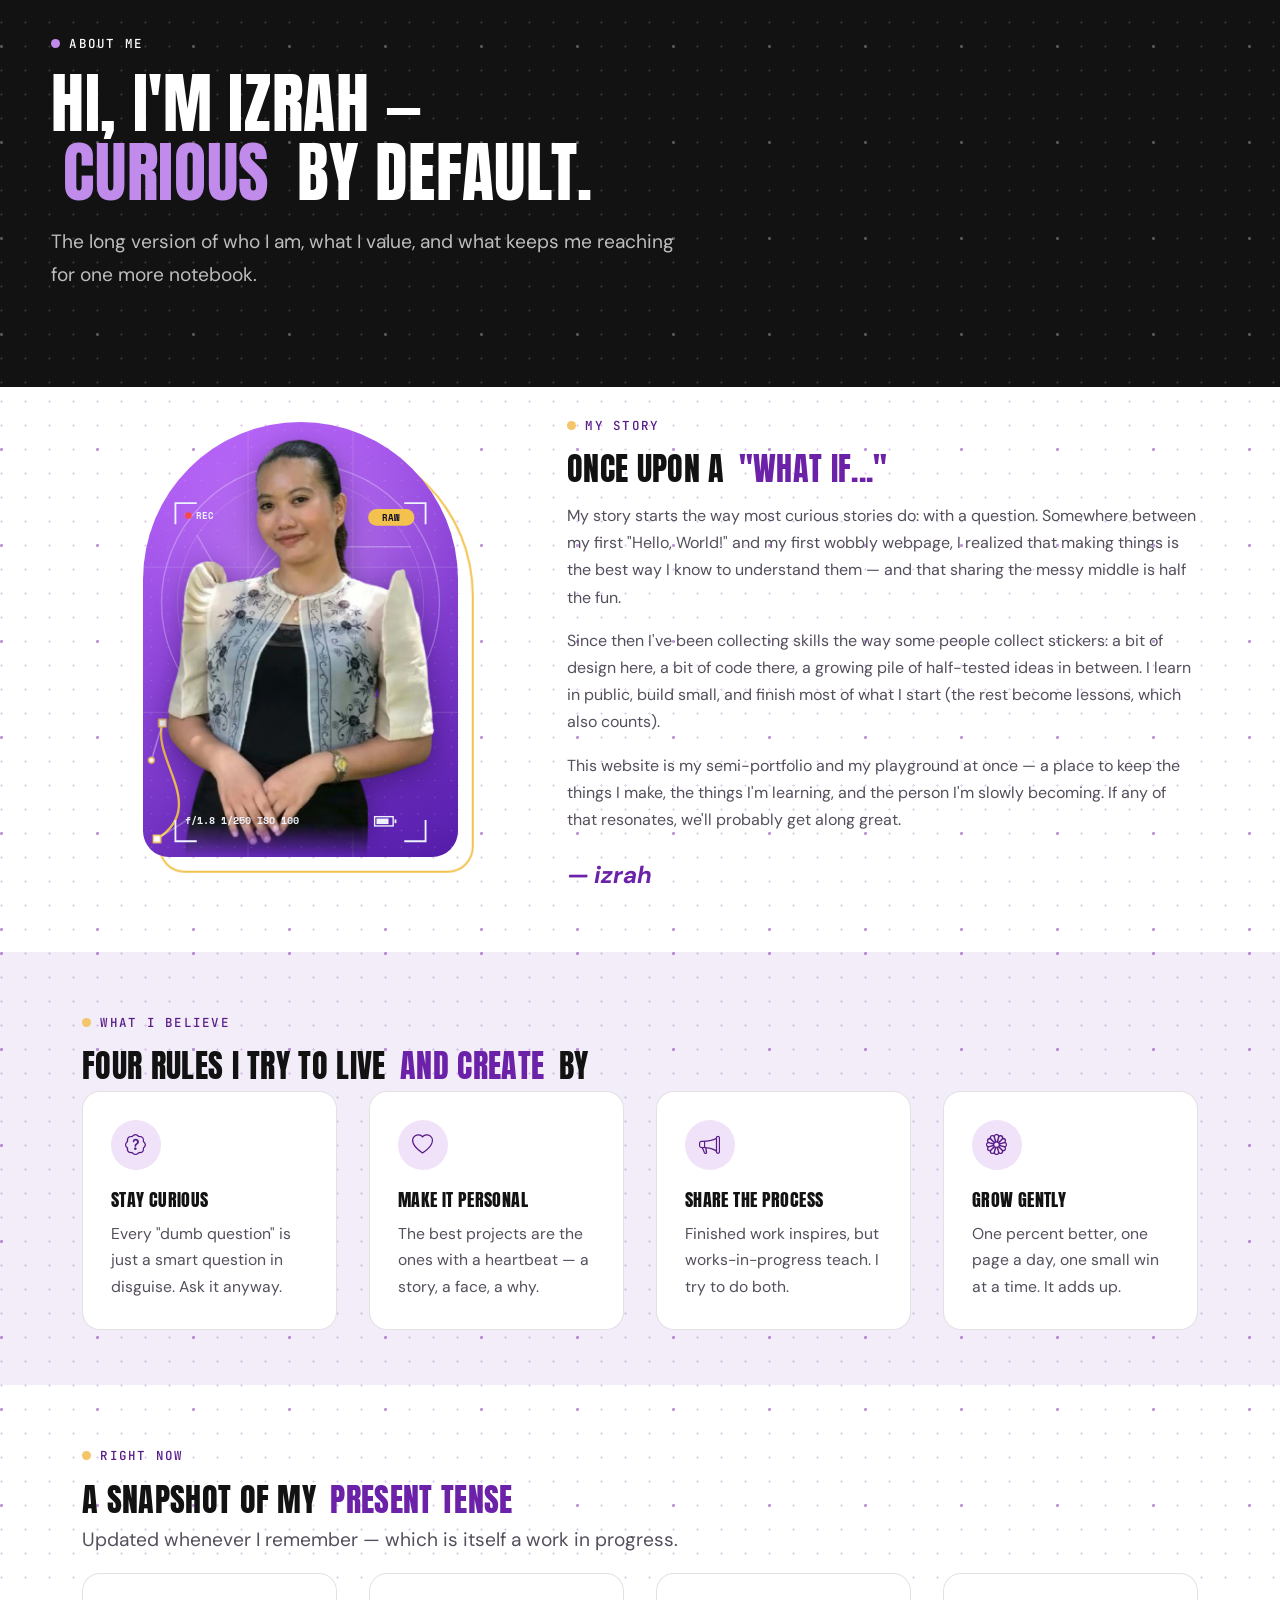
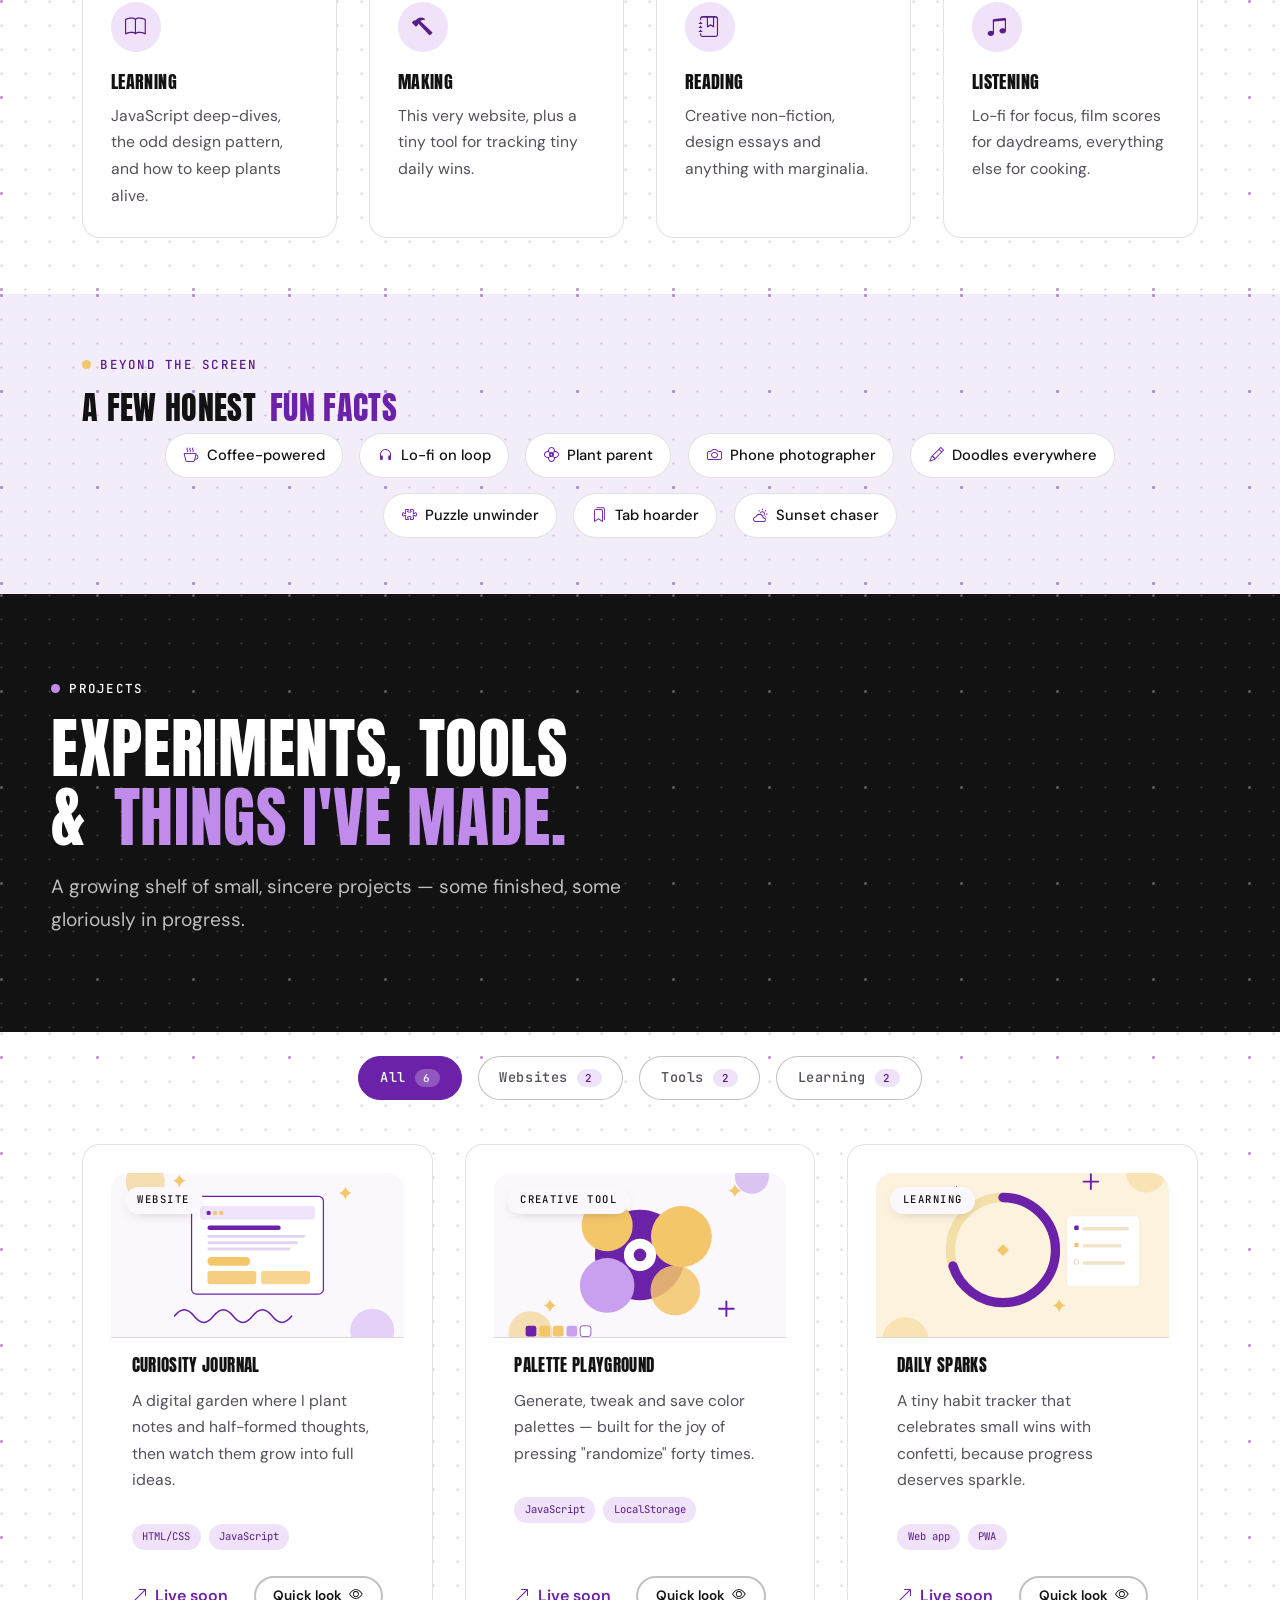
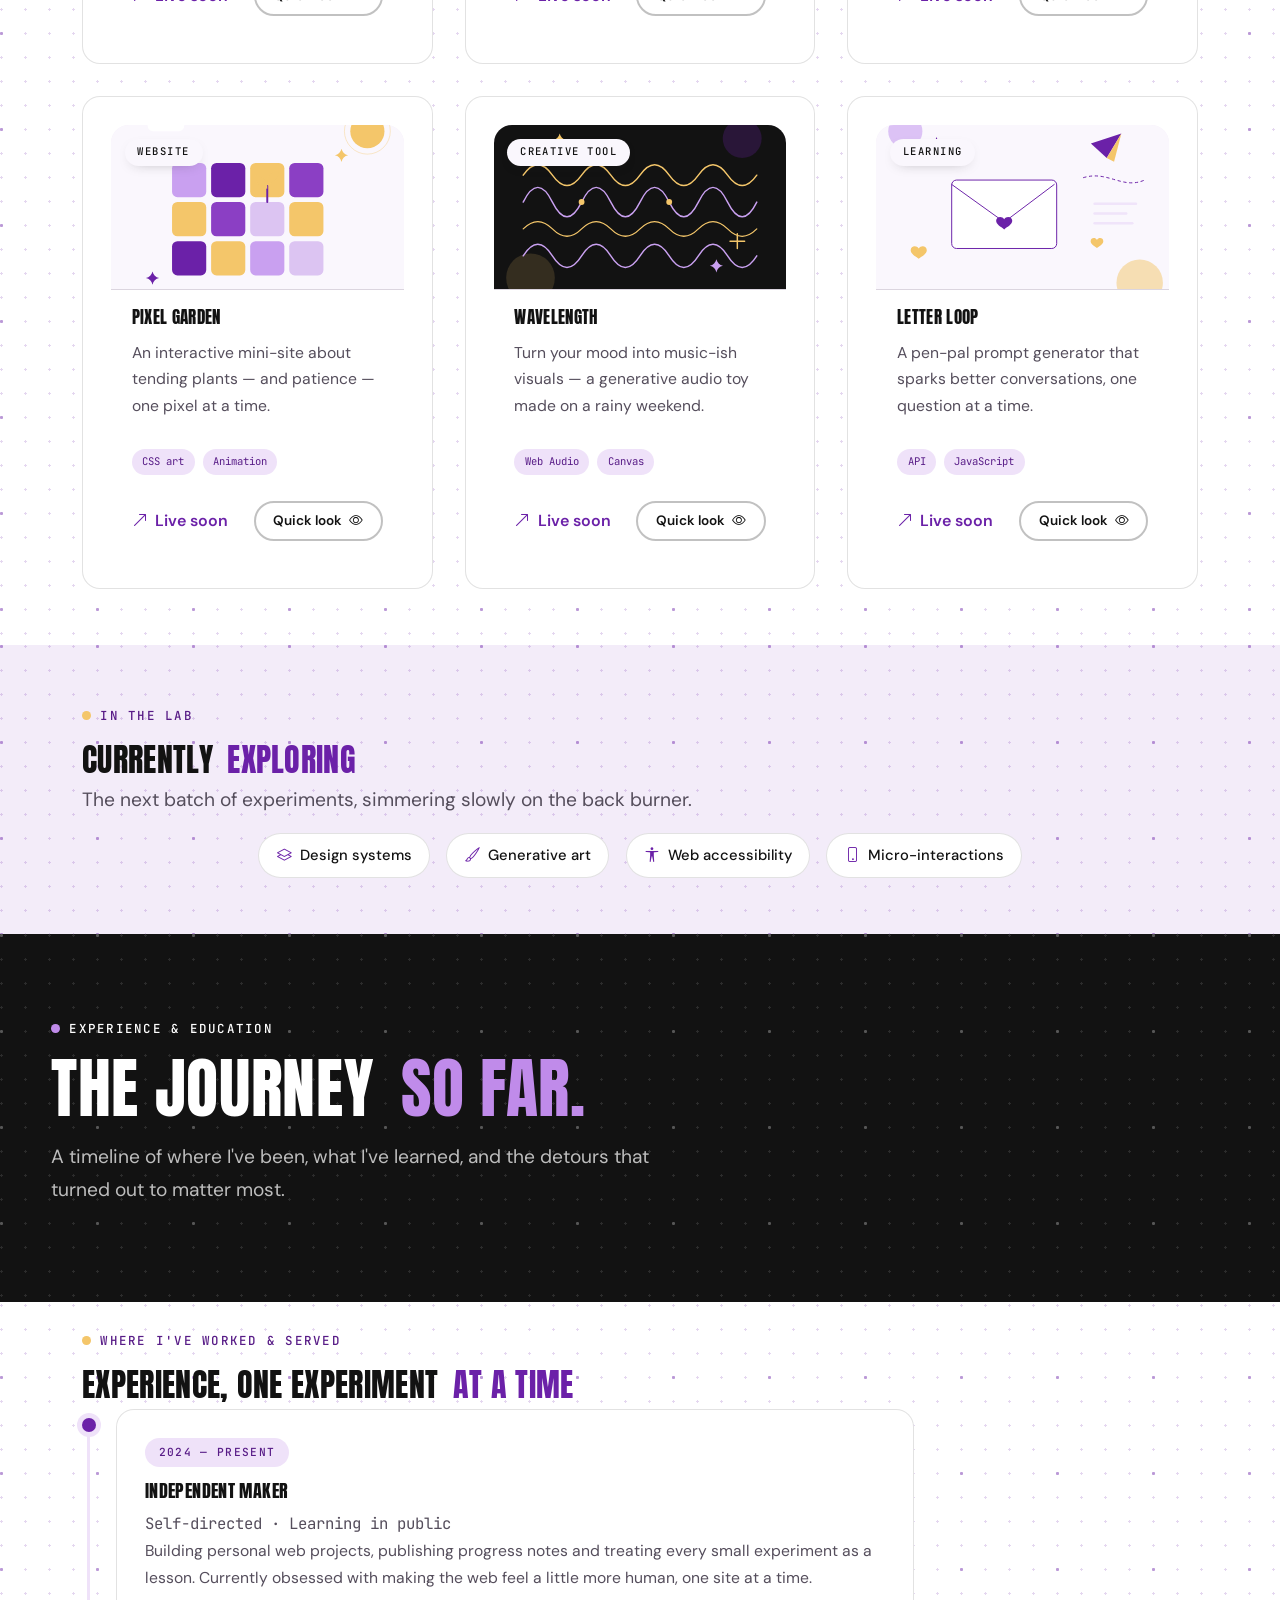
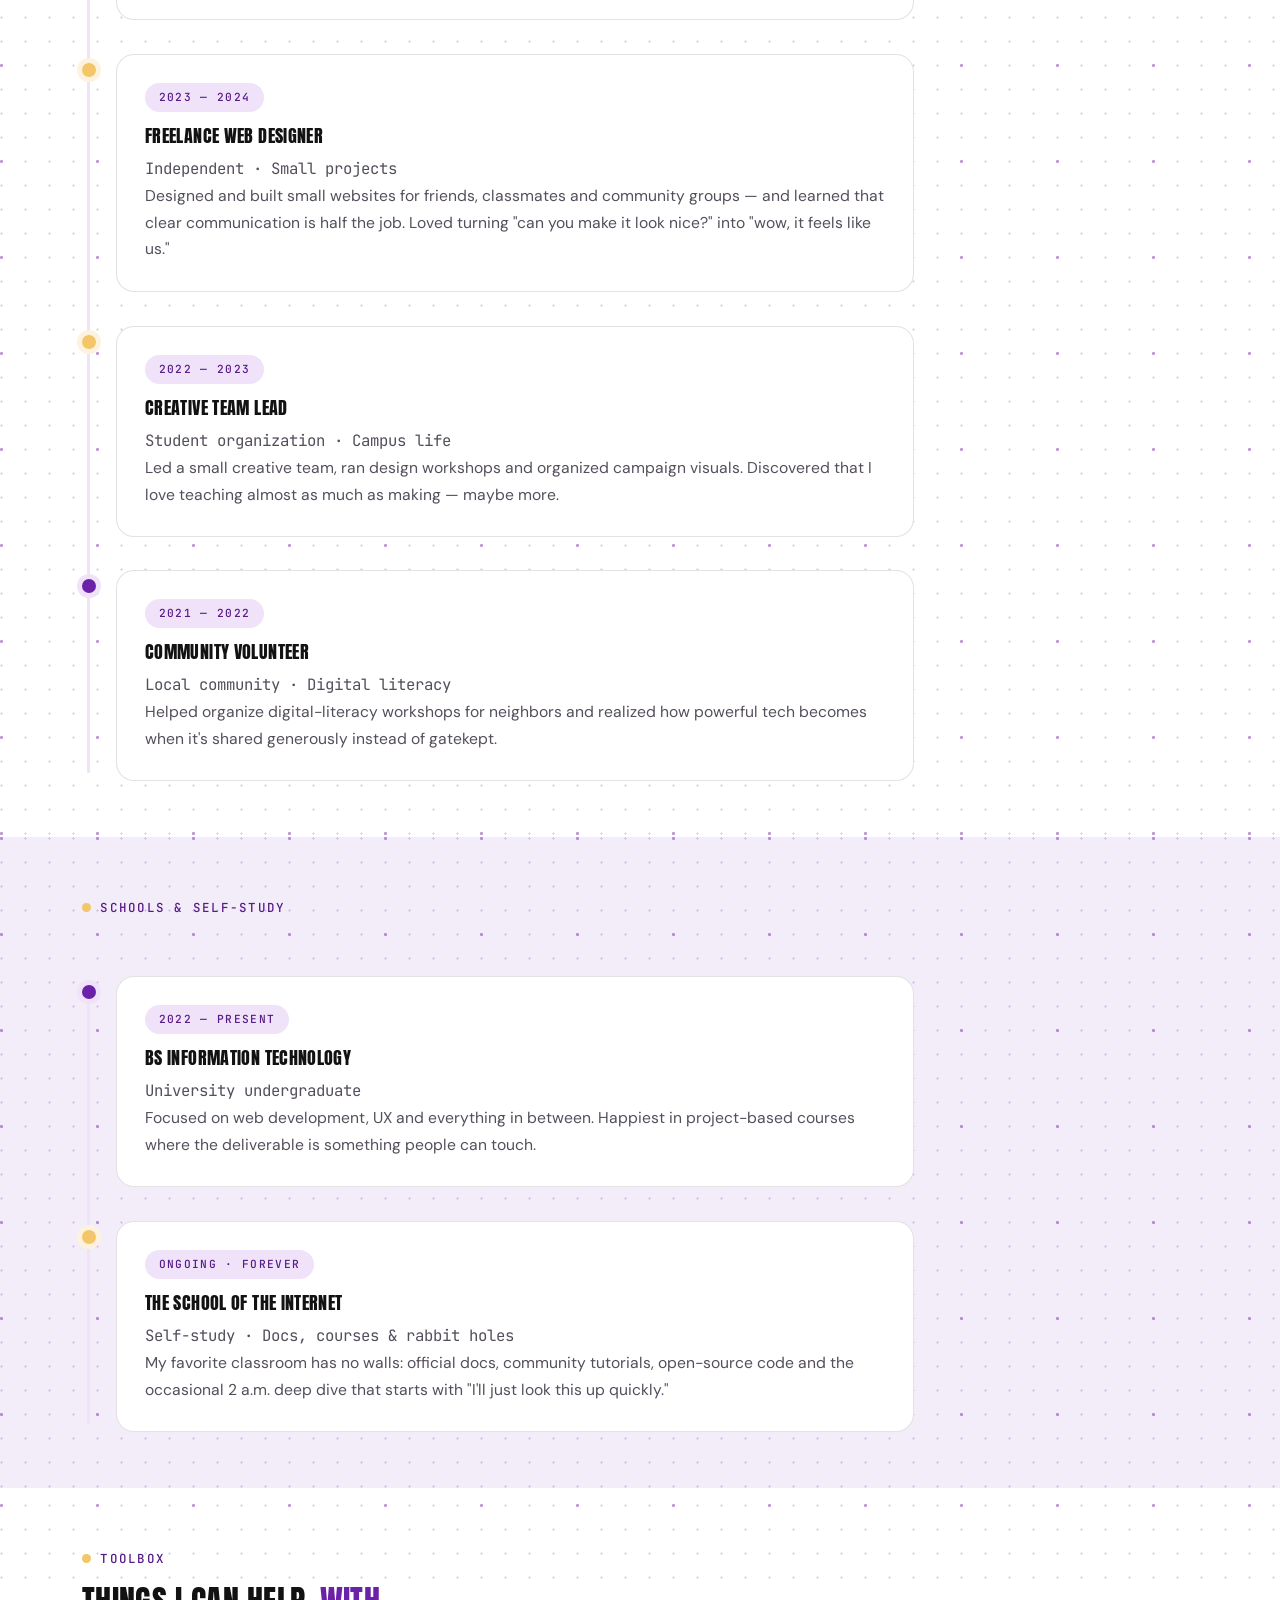
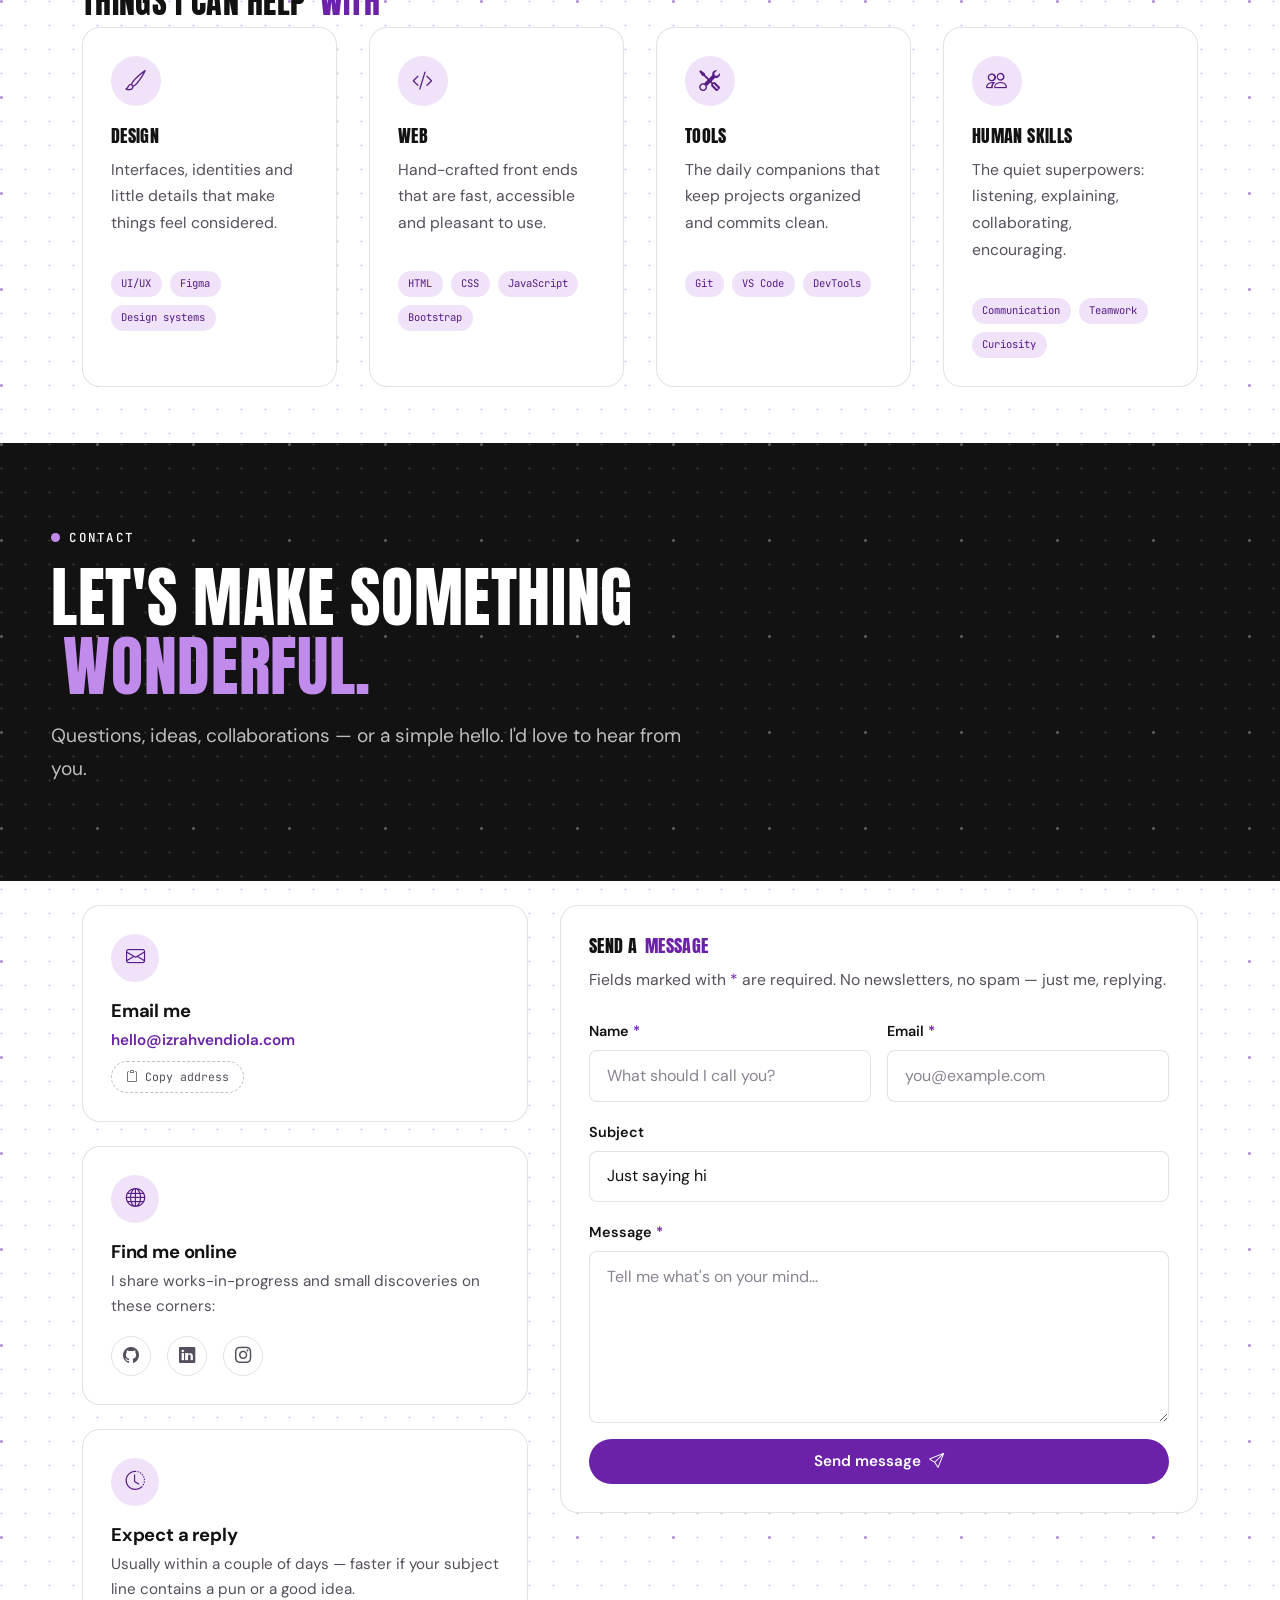
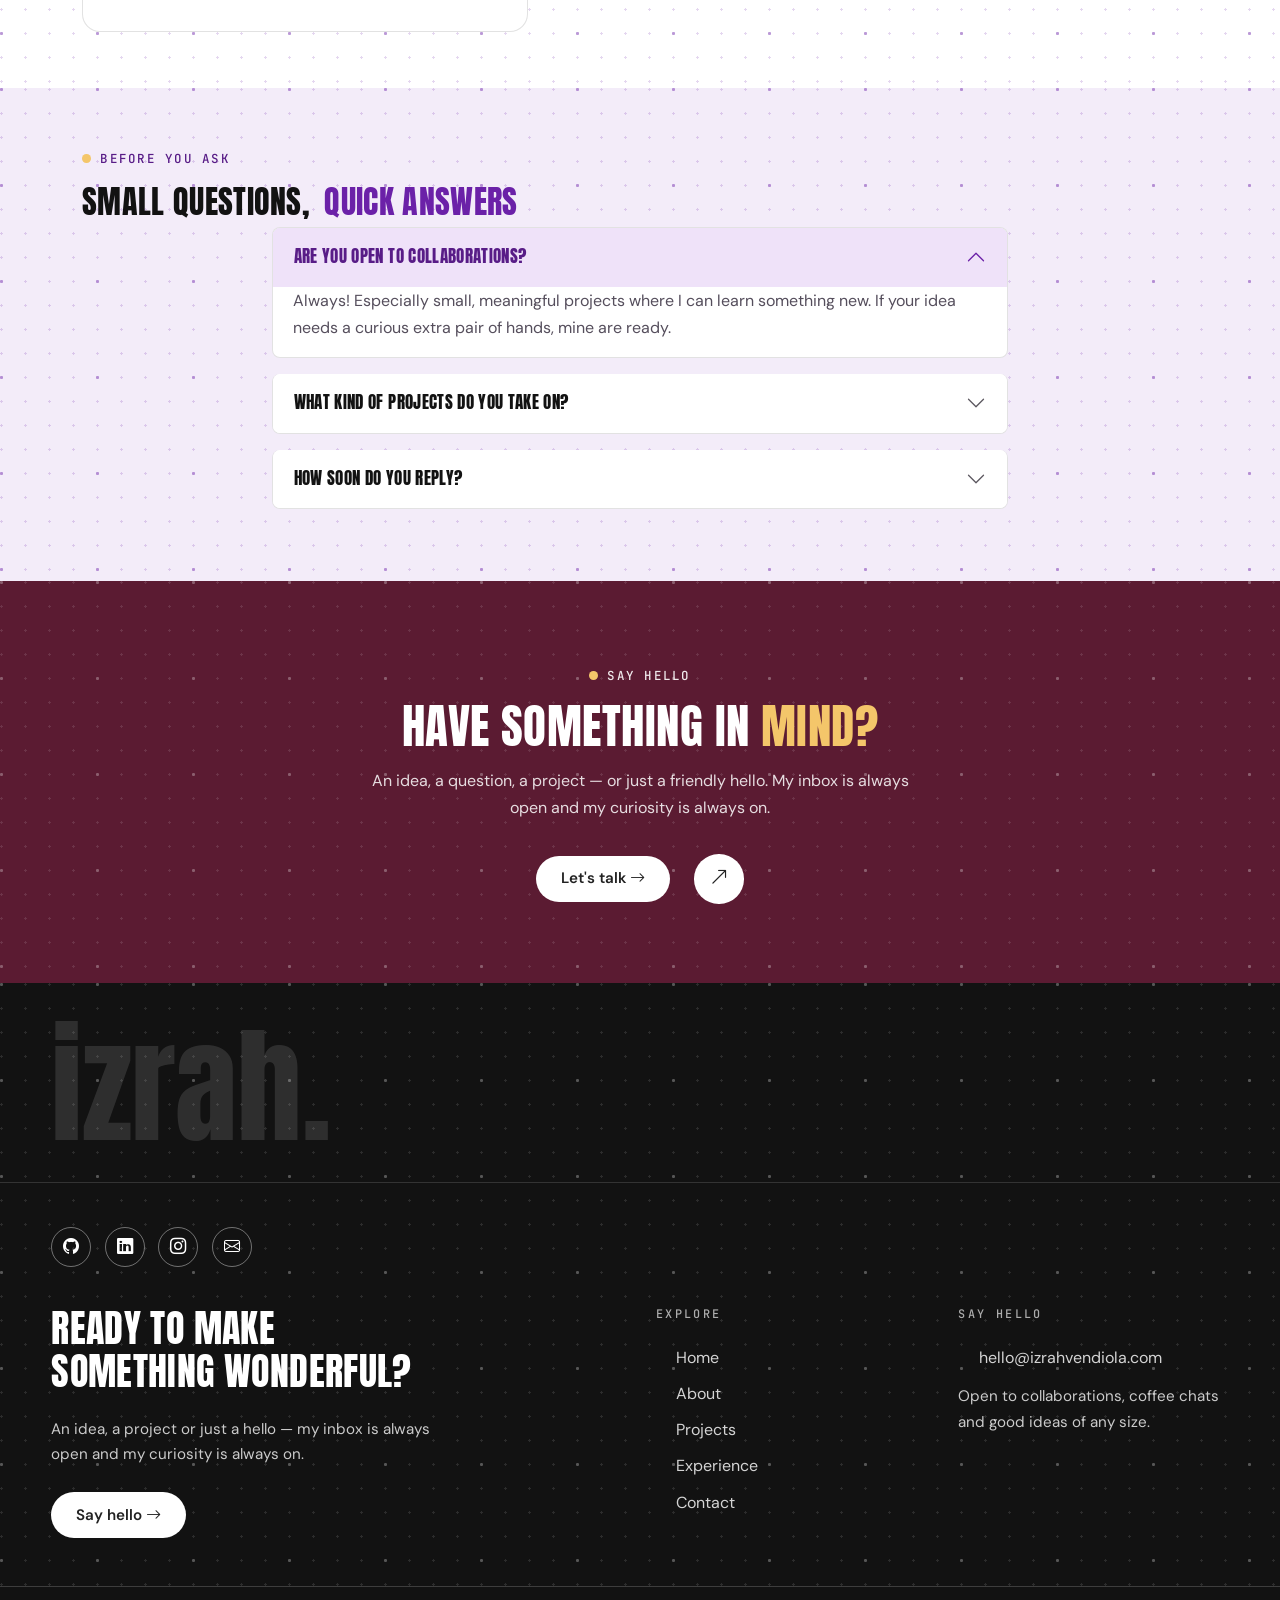
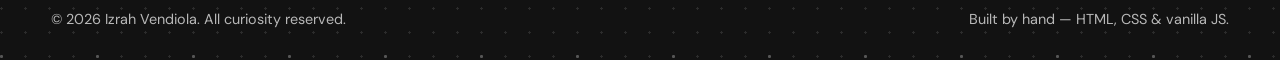
==== commit 3be60a9c: "Make it hybrid approach" ====
--- a/index.html
+++ b/index.html
@@ -5,7 +5,11 @@
   <meta name="viewport" content="width=device-width, initial-scale=1">
   <title>Izrah Vendiola — A curious mind with a creative side</title>
   <meta name="description" content="The personal corner of the internet of Izrah Vendiola — part journal, part portfolio, all curiosity.">
-  <link rel="icon" type="image/svg+xml" href="assets/images/favicon.svg">
+  <link rel="icon" href="favicon.ico" sizes="any">
+  <link rel="icon" type="image/png" sizes="32x32" href="assets/images/favicon/favicon-32x32.png">
+  <link rel="icon" type="image/png" sizes="16x16" href="assets/images/favicon/favicon-16x16.png">
+  <link rel="apple-touch-icon" href="assets/images/favicon/apple-touch-icon.png">
+  <link rel="manifest" href="site.webmanifest">
   <meta name="theme-color" content="#FAF7FD">
 
   <!-- Set theme before first paint to avoid a flash of the wrong mode -->
@@ -46,18 +50,18 @@
     <!-- ========== Consistent header bar ========== -->
     <nav class="navbar navbar-expand-lg site-header" id="siteNav" aria-label="Main navigation">
       <div class="container-xxl header-inner">
-        <a class="navbar-brand" href="index.html">izrah<span class="brand-dot">.</span></a>
+        <a class="navbar-brand" href="#main">izrah<span class="brand-dot">.</span></a>
         <button class="navbar-toggler" type="button" data-bs-toggle="collapse" data-bs-target="#navMenu"
           aria-controls="navMenu" aria-expanded="false" aria-label="Toggle navigation">
           <span class="navbar-toggler-icon"></span>
         </button>
         <div class="collapse navbar-collapse" id="navMenu">
           <ul class="navbar-nav mx-auto mb-3 mb-lg-0">
-            <li class="nav-item"><a class="nav-link active" aria-current="page" href="index.html">Home</a></li>
-            <li class="nav-item"><a class="nav-link" href="pages/about.html">About</a></li>
-            <li class="nav-item"><a class="nav-link" href="pages/projects.html">Projects</a></li>
-            <li class="nav-item"><a class="nav-link" href="pages/experience.html">Experience</a></li>
-            <li class="nav-item"><a class="nav-link" href="pages/contact.html">Contact</a></li>
+            <li class="nav-item"><a class="nav-link active" aria-current="location" href="#main">Home</a></li>
+            <li class="nav-item"><a class="nav-link" href="#about">About</a></li>
+            <li class="nav-item"><a class="nav-link" href="#projects">Projects</a></li>
+            <li class="nav-item"><a class="nav-link" href="#experience">Experience</a></li>
+            <li class="nav-item"><a class="nav-link" href="#contact">Contact</a></li>
           </ul>
           <div class="d-flex align-items-center nav-actions">
             <div class="nav-socials d-none d-lg-inline-flex" aria-label="Social media">
@@ -75,7 +79,7 @@
               <i class="bi bi-moon-stars icon-moon" aria-hidden="true"></i>
               <i class="bi bi-sun icon-sun" aria-hidden="true"></i>
             </button>
-            <a class="btn btn-accent" href="pages/contact.html">Let's Talk <i class="bi bi-arrow-right" aria-hidden="true"></i></a>
+            <a class="btn btn-accent" href="#contact">Let's Talk <i class="bi bi-arrow-right" aria-hidden="true"></i></a>
           </div>
         </div>
       </div>
@@ -101,8 +105,8 @@
                 my interests, my journey, and the projects I've been working on.
               </p>
               <div class="hero-cta" data-animate="fade-up" data-delay="280">
-                <a class="btn btn-accent" href="pages/about.html">Discover More</a>
-                <a class="btn btn-ghost-light" href="pages/projects.html">Explore Projects</a>
+                <a class="btn btn-accent" href="#about">Discover More</a>
+                <a class="btn btn-ghost-light" href="#projects">Explore Projects</a>
               </div>
               <div class="hero-socials" data-animate="fade-up" data-delay="340">
                 <span class="socials-label">Find me on</span>
@@ -216,7 +220,7 @@
                     <span class="step-index">01</span>
                     <p>Pick an idea worth chasing</p>
                   </div>
-                  <a class="btn-circle btn-circle-sm" href="pages/about.html" aria-label="About Izrah">
+                  <a class="btn-circle btn-circle-sm" href="#about" aria-label="About Izrah">
                     <i class="bi bi-arrow-up-right" aria-hidden="true"></i>
                   </a>
                 </div>
@@ -225,7 +229,7 @@
                     <span class="step-index">02</span>
                     <p>Make it real with code &amp; color</p>
                   </div>
-                  <a class="btn-circle btn-circle-sm" href="pages/projects.html" aria-label="Izrah's projects">
+                  <a class="btn-circle btn-circle-sm" href="#projects" aria-label="Izrah's projects">
                     <i class="bi bi-arrow-up-right" aria-hidden="true"></i>
                   </a>
                 </div>
@@ -234,7 +238,7 @@
                     <span class="step-index">03</span>
                     <p>Share the journey right here</p>
                   </div>
-                  <a class="btn-circle btn-circle-sm" href="pages/contact.html" aria-label="Contact Izrah">
+                  <a class="btn-circle btn-circle-sm" href="#contact" aria-label="Contact Izrah">
                     <i class="bi bi-arrow-up-right" aria-hidden="true"></i>
                   </a>
                 </div>
@@ -265,7 +269,7 @@
                 occasional thought that kept me up at night. No corporate polish, no pretense —
                 just an honest record of a curious person figuring things out.
               </p>
-              <a class="link-arrow mt-2 d-inline-flex" href="pages/about.html" data-animate="fade-up" data-delay="280">
+              <a class="link-arrow mt-2 d-inline-flex" href="#about" data-animate="fade-up" data-delay="280">
                 More about me <i class="bi bi-arrow-right" aria-hidden="true"></i>
               </a>
               <div class="now-panel mt-5" data-animate="fade-up" data-delay="340">
@@ -313,7 +317,7 @@
           </div>
         </div>
         <div class="feature-rows" data-animate-group>
-          <a class="feature-row" href="pages/about.html" data-animate="fade-up">
+          <a class="feature-row" href="#about" data-animate="fade-up">
             <span class="row-index">01</span>
             <div>
               <h3 class="row-title">Learning</h3>
@@ -322,7 +326,7 @@
             </div>
             <span class="row-arrow" aria-hidden="true"><i class="bi bi-arrow-up-right"></i></span>
           </a>
-          <a class="feature-row" href="pages/projects.html" data-animate="fade-up">
+          <a class="feature-row" href="#projects" data-animate="fade-up">
             <span class="row-index">02</span>
             <div>
               <h3 class="row-title">Creativity</h3>
@@ -331,7 +335,7 @@
             </div>
             <span class="row-arrow" aria-hidden="true"><i class="bi bi-arrow-up-right"></i></span>
           </a>
-          <a class="feature-row" href="pages/projects.html" data-animate="fade-up">
+          <a class="feature-row" href="#projects" data-animate="fade-up">
             <span class="row-index">03</span>
             <div>
               <h3 class="row-title">Technology</h3>
@@ -340,7 +344,7 @@
             </div>
             <span class="row-arrow" aria-hidden="true"><i class="bi bi-arrow-up-right"></i></span>
           </a>
-          <a class="feature-row" href="pages/experience.html" data-animate="fade-up">
+          <a class="feature-row" href="#experience" data-animate="fade-up">
             <span class="row-index">04</span>
             <div>
               <h3 class="row-title">Personal Growth</h3>
@@ -374,13 +378,13 @@
                 Recent <span class="mark">experiments</span> I'm proud of
               </h2>
             </div>
-            <a class="link-arrow" href="pages/projects.html" data-animate="fade-up" data-delay="140">
+            <a class="link-arrow" href="#projects" data-animate="fade-up" data-delay="140">
               View all projects <i class="bi bi-arrow-right" aria-hidden="true"></i>
             </a>
           </div>
           <div class="row g-4">
             <div class="col-md-4">
-              <a class="project-tile" href="pages/projects.html#p1">
+              <a class="project-tile" href="#p1">
                 <img src="assets/images/projects/project-1.svg" alt="Curiosity Journal — a digital garden website" loading="lazy" width="1200" height="900">
                 <span class="tile-bar">
                   <span class="tile-index">01</span>
@@ -390,7 +394,7 @@
               </a>
             </div>
             <div class="col-md-4">
-              <a class="project-tile" href="pages/projects.html#p2">
+              <a class="project-tile" href="#p2">
                 <img src="assets/images/projects/project-2.svg" alt="Palette Playground — a color palette tool" loading="lazy" width="1200" height="900">
                 <span class="tile-bar">
                   <span class="tile-index">02</span>
@@ -400,7 +404,7 @@
               </a>
             </div>
             <div class="col-md-4">
-              <a class="project-tile" href="pages/projects.html#p3">
+              <a class="project-tile" href="#p3">
                 <img src="assets/images/projects/project-3.svg" alt="Daily Sparks — a habit tracker app" loading="lazy" width="1200" height="900">
                 <span class="tile-bar">
                   <span class="tile-index">03</span>
@@ -413,7 +417,777 @@
         </div>
       </section>
 
-      <!-- ========== Call to action — purple band ========== -->
+
+
+      <!-- ============================================================
+           About → Projects → Experience → Contact (one-page sections)
+      ============================================================ -->
+
+      <!-- ========== Page hero ========== -->
+      <header class="page-hero band-dark" id="about">
+        <div class="page-hero-inner">
+          <span class="eyebrow" data-animate="fade-up">About me</span>
+          <h2 class="page-title" data-animate="fade-up" data-delay="90">
+            Hi, I'm Izrah — <span class="mark">curious</span> by default.
+          </h2>
+          <p class="section-lead" data-animate="fade-up" data-delay="180">
+            The long version of who I am, what I value, and what keeps me
+            reaching for one more notebook.
+          </p>
+        </div>
+      </header>
+
+      <!-- ========== My story ========== -->
+      <section class="section pt-4" aria-labelledby="story-title">
+        <div class="container">
+          <div class="row g-5 align-items-center">
+            <div class="col-lg-5">
+              <figure class="hero-figure mx-auto mb-0">
+                <div class="hero-card" id="heroCardAbout">
+                  <div class="frame"></div>
+
+                  <div class="panel">
+                    <!-- BEHIND the photo: dots, thirds grid, aperture, pen-tool curve -->
+                    <svg class="layer" viewBox="0 0 680 940" aria-hidden="true">
+                      <defs>
+                        <pattern id="dots-about" width="36" height="36" patternUnits="userSpaceOnUse">
+                          <circle cx="18" cy="18" r="1.7" fill="#fff" fill-opacity=".18"/>
+                        </pattern>
+                        <!-- one aperture blade, rotated 6 times below -->
+                        <path id="blade-about" d="M120.7 32.3 L-13.9 265.6 M120.7 32.3 L32.3 120.7"/>
+                      </defs>
+
+                      <rect width="680" height="940" fill="url(#dots-about)"/>
+
+                      <!-- rule-of-thirds grid -->
+                      <g stroke="#fff" stroke-opacity=".16" stroke-width="2">
+                        <line x1="226.7" y1="0" x2="226.7" y2="940"/><line x1="453.3" y1="0" x2="453.3" y2="940"/>
+                        <line x1="0" y1="313.3" x2="680" y2="313.3"/><line x1="0" y1="626.7" x2="680" y2="626.7"/>
+                      </g>
+
+                      <!-- camera aperture -->
+                      <g transform="translate(340 390)" fill="none" stroke="#fff" stroke-linecap="round">
+                        <circle r="300" stroke-opacity=".28" stroke-width="3"/>
+                        <circle r="266" stroke-opacity=".16" stroke-width="2"/>
+                        <g stroke-opacity=".28" stroke-width="3">
+                          <use href="#blade-about"/>
+                          <use href="#blade-about" transform="rotate(60)"/>
+                          <use href="#blade-about" transform="rotate(120)"/>
+                          <use href="#blade-about" transform="rotate(180)"/>
+                          <use href="#blade-about" transform="rotate(240)"/>
+                          <use href="#blade-about" transform="rotate(300)"/>
+                        </g>
+                      </g>
+
+                      <!-- pen-tool bezier curve (draws itself) -->
+                      <path class="bezier" pathLength="1" d="M30 900 C142 830 18 730 42 650"
+                            fill="none" stroke="#f2c14e" stroke-width="5" stroke-linecap="round"/>
+                      <g class="pen-extras">
+                        <g stroke="#fff" stroke-opacity=".7" stroke-width="2">
+                          <line x1="30" y1="900" x2="142" y2="830"/><line x1="42" y1="650" x2="18" y2="730"/>
+                        </g>
+                        <g fill="#fff" stroke="#f2c14e" stroke-width="3">
+                          <circle cx="142" cy="830" r="6"/><circle cx="18" cy="730" r="6"/>
+                          <rect x="22" y="892" width="16" height="16"/><rect x="34" y="642" width="16" height="16"/>
+                        </g>
+                      </g>
+                    </svg>
+                  </div>
+
+                  <!-- the photo (transparent PNG): swap the src with your own cutout -->
+                  <div class="photo-wrap">
+                    <div class="photo-lift">
+                      <img class="photo" src="assets/images/profile-cutout.webp" alt="Portrait photo of Izrah Vendiola">
+                    </div>
+                  </div>
+
+                  <!-- IN FRONT of the photo: viewfinder, REC, RAW, camera readout -->
+                  <div class="layer layer-front" aria-hidden="true">
+                    <svg class="layer" viewBox="0 0 680 940" aria-hidden="true">
+                      <!-- viewfinder corner brackets -->
+                      <path d="M70 221 V175 H116 M564 175 H610 V221 M70 859 V905 H116 M610 859 V905 H564"
+                            fill="none" stroke="#eef2ff" stroke-width="4"/>
+
+                      <!-- REC -->
+                      <circle class="rec-dot" cx="98" cy="202" r="7" fill="#ff4646"/>
+                      <text class="mono" x="114" y="209" font-size="20" fill="#eef2ff">REC</text>
+
+                      <!-- RAW badge -->
+                      <rect x="486" y="188" width="100" height="36" rx="18" fill="#f2c14e"/>
+                      <text class="mono" x="536" y="213" font-size="20" fill="#14102a" text-anchor="middle">RAW</text>
+
+                      <!-- camera readout -->
+                      <g class="readout">
+                        <text class="mono" x="90" y="868" font-size="21" fill="#eef2ff">f/1.8   1/250   ISO 100</text>
+                        <g fill="none" stroke="#eef2ff" stroke-width="3">
+                          <rect x="500" y="852" width="40" height="20"/>
+                        </g>
+                        <rect x="504" y="856" width="26" height="12" fill="#eef2ff"/>
+                        <rect x="543" y="858" width="4" height="8" fill="#eef2ff"/>
+                      </g>
+                    </svg>
+                  </div>
+                </div>
+              </figure>
+            </div>
+            <div class="col-lg-7">
+              <span class="eyebrow" data-animate="fade-up">My story</span>
+              <h2 class="section-title" id="story-title" data-animate="fade-up" data-delay="80">
+                Once upon a <span class="mark">"what if..."</span>
+              </h2>
+              <div data-animate="fade-up" data-delay="160">
+                <p class="text-soft mt-3">
+                  My story starts the way most curious stories do: with a question.
+                  Somewhere between my first "Hello, World!" and my first wobbly webpage,
+                  I realized that making things is the best way I know to understand them —
+                  and that sharing the messy middle is half the fun.
+                </p>
+                <p class="text-soft">
+                  Since then I've been collecting skills the way some people collect stickers:
+                  a bit of design here, a bit of code there, a growing pile of half-tested
+                  ideas in between. I learn in public, build small, and finish most of what
+                  I start (the rest become lessons, which also counts).
+                </p>
+                <p class="text-soft">
+                  This website is my semi-portfolio and my playground at once — a place to
+                  keep the things I make, the things I'm learning, and the person I'm slowly
+                  becoming. If any of that resonates, we'll probably get along great.
+                </p>
+                <p class="sig">— izrah</p>
+              </div>
+            </div>
+          </div>
+        </div>
+      </section>
+
+      <!-- ========== Values ========== -->
+      <section class="section section-soft" aria-labelledby="values-title">
+        <div class="container">
+          <div class="section-head center">
+            <span class="eyebrow" data-animate="fade-up">What I believe</span>
+            <h2 class="section-title" id="values-title" data-animate="fade-up" data-delay="80">
+              Four rules I try to live <span class="mark">and create</span> by
+            </h2>
+          </div>
+          <div class="row g-4" data-animate-group>
+            <div class="col-md-6 col-lg-3">
+              <article class="card-x" data-animate="fade-up">
+                <div class="icon-tile"><i class="bi bi-patch-question" aria-hidden="true"></i></div>
+                <h3 class="card-title">Stay curious</h3>
+                <p>Every "dumb question" is just a smart question in disguise. Ask it anyway.</p>
+              </article>
+            </div>
+            <div class="col-md-6 col-lg-3">
+              <article class="card-x" data-animate="fade-up">
+                <div class="icon-tile"><i class="bi bi-heart" aria-hidden="true"></i></div>
+                <h3 class="card-title">Make it personal</h3>
+                <p>The best projects are the ones with a heartbeat — a story, a face, a why.</p>
+              </article>
+            </div>
+            <div class="col-md-6 col-lg-3">
+              <article class="card-x" data-animate="fade-up">
+                <div class="icon-tile"><i class="bi bi-megaphone" aria-hidden="true"></i></div>
+                <h3 class="card-title">Share the process</h3>
+                <p>Finished work inspires, but works-in-progress teach. I try to do both.</p>
+              </article>
+            </div>
+            <div class="col-md-6 col-lg-3">
+              <article class="card-x" data-animate="fade-up">
+                <div class="icon-tile"><i class="bi bi-flower1" aria-hidden="true"></i></div>
+                <h3 class="card-title">Grow gently</h3>
+                <p>One percent better, one page a day, one small win at a time. It adds up.</p>
+              </article>
+            </div>
+          </div>
+        </div>
+      </section>
+
+      <!-- ========== Currently ========== -->
+      <section class="section" aria-labelledby="currently-title">
+        <div class="container">
+          <div class="section-head">
+            <span class="eyebrow" data-animate="fade-up">Right now</span>
+            <h2 class="section-title" id="currently-title" data-animate="fade-up" data-delay="80">
+              A snapshot of my <span class="mark">present tense</span>
+            </h2>
+            <p class="section-lead" data-animate="fade-up" data-delay="150">
+              Updated whenever I remember — which is itself a work in progress.
+            </p>
+          </div>
+          <div class="row g-4" data-animate-group>
+            <div class="col-md-6 col-lg-3">
+              <article class="card-x" data-animate="fade-up">
+                <div class="icon-tile"><i class="bi bi-book" aria-hidden="true"></i></div>
+                <h3 class="card-title">Learning</h3>
+                <p>JavaScript deep-dives, the odd design pattern, and how to keep plants alive.</p>
+              </article>
+            </div>
+            <div class="col-md-6 col-lg-3">
+              <article class="card-x" data-animate="fade-up">
+                <div class="icon-tile"><i class="bi bi-hammer" aria-hidden="true"></i></div>
+                <h3 class="card-title">Making</h3>
+                <p>This very website, plus a tiny tool for tracking tiny daily wins.</p>
+              </article>
+            </div>
+            <div class="col-md-6 col-lg-3">
+              <article class="card-x" data-animate="fade-up">
+                <div class="icon-tile"><i class="bi bi-journal-bookmark" aria-hidden="true"></i></div>
+                <h3 class="card-title">Reading</h3>
+                <p>Creative non-fiction, design essays and anything with marginalia.</p>
+              </article>
+            </div>
+            <div class="col-md-6 col-lg-3">
+              <article class="card-x" data-animate="fade-up">
+                <div class="icon-tile"><i class="bi bi-music-note-beamed" aria-hidden="true"></i></div>
+                <h3 class="card-title">Listening</h3>
+                <p>Lo-fi for focus, film scores for daydreams, everything else for cooking.</p>
+              </article>
+            </div>
+          </div>
+        </div>
+      </section>
+
+      <!-- ========== Beyond the screen ========== -->
+      <section class="section section-soft" aria-labelledby="beyond-title">
+        <div class="container">
+          <div class="section-head center">
+            <span class="eyebrow" data-animate="fade-up">Beyond the screen</span>
+            <h2 class="section-title" id="beyond-title" data-animate="fade-up" data-delay="80">
+              A few honest <span class="mark">fun facts</span>
+            </h2>
+          </div>
+          <div class="d-flex flex-wrap justify-content-center gap-3 mt-2" data-animate-group>
+            <span class="chip" data-animate="fade-up"><i class="bi bi-cup-hot" aria-hidden="true"></i>Coffee-powered</span>
+            <span class="chip" data-animate="fade-up"><i class="bi bi-headphones" aria-hidden="true"></i>Lo-fi on loop</span>
+            <span class="chip" data-animate="fade-up"><i class="bi bi-flower2" aria-hidden="true"></i>Plant parent</span>
+            <span class="chip" data-animate="fade-up"><i class="bi bi-camera" aria-hidden="true"></i>Phone photographer</span>
+            <span class="chip" data-animate="fade-up"><i class="bi bi-pencil" aria-hidden="true"></i>Doodles everywhere</span>
+            <span class="chip" data-animate="fade-up"><i class="bi bi-puzzle" aria-hidden="true"></i>Puzzle unwinder</span>
+            <span class="chip" data-animate="fade-up"><i class="bi bi-bookmarks" aria-hidden="true"></i>Tab hoarder</span>
+            <span class="chip" data-animate="fade-up"><i class="bi bi-cloud-sun" aria-hidden="true"></i>Sunset chaser</span>
+          </div>
+        </div>
+      </section>
+
+      <!-- ========== Page hero ========== -->
+      <header class="page-hero band-dark" id="projects">
+        <div class="page-hero-inner">
+          <span class="eyebrow" data-animate="fade-up">Projects</span>
+          <h2 class="page-title" data-animate="fade-up" data-delay="90">
+            Experiments, tools & <span class="mark">things I've made.</span>
+          </h2>
+          <p class="section-lead" data-animate="fade-up" data-delay="180">
+            A growing shelf of small, sincere projects — some finished, some
+            gloriously in progress.
+          </p>
+        </div>
+      </header>
+
+      <!-- ========== Project grid ========== -->
+      <section class="section pt-4" aria-labelledby="grid-title">
+        <div class="container">
+          <h2 id="grid-title" class="visually-hidden">All projects</h2>
+
+          <!-- Filters -->
+          <div class="filter-bar" id="filterBar" role="group" aria-label="Filter projects by category">
+            <button class="filter-chip active" type="button" data-filter="all" aria-pressed="true">All <span class="filter-count">6</span></button>
+            <button class="filter-chip" type="button" data-filter="web" aria-pressed="false">Websites <span class="filter-count">2</span></button>
+            <button class="filter-chip" type="button" data-filter="tool" aria-pressed="false">Tools <span class="filter-count">2</span></button>
+            <button class="filter-chip" type="button" data-filter="learning" aria-pressed="false">Learning <span class="filter-count">2</span></button>
+          </div>
+
+          <div class="row g-4" id="projectGrid">
+            <!-- 1 -->
+            <div class="col-md-6 col-lg-4 project-item" id="p1" data-category="web">
+              <article class="card-x project-card">
+                <div class="card-media">
+                  <img src="assets/images/projects/project-1.svg" alt="Preview of the Curiosity Journal website" loading="lazy" width="1200" height="900">
+                  <span class="card-cat">Website</span>
+                </div>
+                <div class="project-body">
+                  <h3 class="card-title">Curiosity Journal</h3>
+                  <p>A digital garden where I plant notes and half-formed thoughts, then watch them grow into full ideas.</p>
+                  <div class="tag-row mb-2">
+                    <span class="tag-chip">HTML/CSS</span>
+                    <span class="tag-chip">JavaScript</span>
+                  </div>
+                  <div class="project-actions">
+                    <a class="link-arrow" href="#p1"><i class="bi bi-arrow-up-right" aria-hidden="true"></i> Live soon</a>
+                    <button class="btn btn-ghost btn-sm" type="button" data-bs-toggle="modal" data-bs-target="#modal-p1">
+                      Quick look <i class="bi bi-eye ms-1" aria-hidden="true"></i>
+                    </button>
+                  </div>
+                </div>
+              </article>
+            </div>
+            <!-- 2 -->
+            <div class="col-md-6 col-lg-4 project-item" id="p2" data-category="tool">
+              <article class="card-x project-card">
+                <div class="card-media">
+                  <img src="assets/images/projects/project-2.svg" alt="Preview of the Palette Playground tool" loading="lazy" width="1200" height="900">
+                  <span class="card-cat">Creative tool</span>
+                </div>
+                <div class="project-body">
+                  <h3 class="card-title">Palette Playground</h3>
+                  <p>Generate, tweak and save color palettes — built for the joy of pressing "randomize" forty times.</p>
+                  <div class="tag-row mb-2">
+                    <span class="tag-chip">JavaScript</span>
+                    <span class="tag-chip">LocalStorage</span>
+                  </div>
+                  <div class="project-actions">
+                    <a class="link-arrow" href="#p2"><i class="bi bi-arrow-up-right" aria-hidden="true"></i> Live soon</a>
+                    <button class="btn btn-ghost btn-sm" type="button" data-bs-toggle="modal" data-bs-target="#modal-p2">
+                      Quick look <i class="bi bi-eye ms-1" aria-hidden="true"></i>
+                    </button>
+                  </div>
+                </div>
+              </article>
+            </div>
+            <!-- 3 -->
+            <div class="col-md-6 col-lg-4 project-item" id="p3" data-category="learning">
+              <article class="card-x project-card">
+                <div class="card-media">
+                  <img src="assets/images/projects/project-3.svg" alt="Preview of the Daily Sparks habit tracker" loading="lazy" width="1200" height="900">
+                  <span class="card-cat">Learning</span>
+                </div>
+                <div class="project-body">
+                  <h3 class="card-title">Daily Sparks</h3>
+                  <p>A tiny habit tracker that celebrates small wins with confetti, because progress deserves sparkle.</p>
+                  <div class="tag-row mb-2">
+                    <span class="tag-chip">Web app</span>
+                    <span class="tag-chip">PWA</span>
+                  </div>
+                  <div class="project-actions">
+                    <a class="link-arrow" href="#p3"><i class="bi bi-arrow-up-right" aria-hidden="true"></i> Live soon</a>
+                    <button class="btn btn-ghost btn-sm" type="button" data-bs-toggle="modal" data-bs-target="#modal-p3">
+                      Quick look <i class="bi bi-eye ms-1" aria-hidden="true"></i>
+                    </button>
+                  </div>
+                </div>
+              </article>
+            </div>
+            <!-- 4 -->
+            <div class="col-md-6 col-lg-4 project-item" id="p4" data-category="web">
+              <article class="card-x project-card">
+                <div class="card-media">
+                  <img src="assets/images/projects/project-4.svg" alt="Preview of the Pixel Garden mini-site" loading="lazy" width="1200" height="900">
+                  <span class="card-cat">Website</span>
+                </div>
+                <div class="project-body">
+                  <h3 class="card-title">Pixel Garden</h3>
+                  <p>An interactive mini-site about tending plants — and patience — one pixel at a time.</p>
+                  <div class="tag-row mb-2">
+                    <span class="tag-chip">CSS art</span>
+                    <span class="tag-chip">Animation</span>
+                  </div>
+                  <div class="project-actions">
+                    <a class="link-arrow" href="#p4"><i class="bi bi-arrow-up-right" aria-hidden="true"></i> Live soon</a>
+                    <button class="btn btn-ghost btn-sm" type="button" data-bs-toggle="modal" data-bs-target="#modal-p4">
+                      Quick look <i class="bi bi-eye ms-1" aria-hidden="true"></i>
+                    </button>
+                  </div>
+                </div>
+              </article>
+            </div>
+            <!-- 5 -->
+            <div class="col-md-6 col-lg-4 project-item" id="p5" data-category="tool">
+              <article class="card-x project-card">
+                <div class="card-media">
+                  <img src="assets/images/projects/project-5.svg" alt="Preview of the Wavelength audio toy" loading="lazy" width="1200" height="900">
+                  <span class="card-cat">Creative tool</span>
+                </div>
+                <div class="project-body">
+                  <h3 class="card-title">Wavelength</h3>
+                  <p>Turn your mood into music-ish visuals — a generative audio toy made on a rainy weekend.</p>
+                  <div class="tag-row mb-2">
+                    <span class="tag-chip">Web Audio</span>
+                    <span class="tag-chip">Canvas</span>
+                  </div>
+                  <div class="project-actions">
+                    <a class="link-arrow" href="#p5"><i class="bi bi-arrow-up-right" aria-hidden="true"></i> Live soon</a>
+                    <button class="btn btn-ghost btn-sm" type="button" data-bs-toggle="modal" data-bs-target="#modal-p5">
+                      Quick look <i class="bi bi-eye ms-1" aria-hidden="true"></i>
+                    </button>
+                  </div>
+                </div>
+              </article>
+            </div>
+            <!-- 6 -->
+            <div class="col-md-6 col-lg-4 project-item" id="p6" data-category="learning">
+              <article class="card-x project-card">
+                <div class="card-media">
+                  <img src="assets/images/projects/project-6.svg" alt="Preview of the Letter Loop prompt generator" loading="lazy" width="1200" height="900">
+                  <span class="card-cat">Learning</span>
+                </div>
+                <div class="project-body">
+                  <h3 class="card-title">Letter Loop</h3>
+                  <p>A pen-pal prompt generator that sparks better conversations, one question at a time.</p>
+                  <div class="tag-row mb-2">
+                    <span class="tag-chip">API</span>
+                    <span class="tag-chip">JavaScript</span>
+                  </div>
+                  <div class="project-actions">
+                    <a class="link-arrow" href="#p6"><i class="bi bi-arrow-up-right" aria-hidden="true"></i> Live soon</a>
+                    <button class="btn btn-ghost btn-sm" type="button" data-bs-toggle="modal" data-bs-target="#modal-p6">
+                      Quick look <i class="bi bi-eye ms-1" aria-hidden="true"></i>
+                    </button>
+                  </div>
+                </div>
+              </article>
+            </div>
+          </div>
+        </div>
+      </section>
+
+      <!-- ========== In progress ========== -->
+      <section class="section section-soft" aria-labelledby="exploring-title">
+        <div class="container">
+          <div class="section-head center">
+            <span class="eyebrow" data-animate="fade-up">In the lab</span>
+            <h2 class="section-title" id="exploring-title" data-animate="fade-up" data-delay="80">
+              Currently <span class="mark">exploring</span>
+            </h2>
+            <p class="section-lead" data-animate="fade-up" data-delay="150">
+              The next batch of experiments, simmering slowly on the back burner.
+            </p>
+          </div>
+          <div class="d-flex flex-wrap justify-content-center gap-3" data-animate-group>
+            <span class="chip" data-animate="fade-up"><i class="bi bi-layers" aria-hidden="true"></i>Design systems</span>
+            <span class="chip" data-animate="fade-up"><i class="bi bi-brush" aria-hidden="true"></i>Generative art</span>
+            <span class="chip" data-animate="fade-up"><i class="bi bi-universal-access" aria-hidden="true"></i>Web accessibility</span>
+            <span class="chip" data-animate="fade-up"><i class="bi bi-phone" aria-hidden="true"></i>Micro-interactions</span>
+          </div>
+        </div>
+      </section>
+
+      <!-- ========== Page hero ========== -->
+      <header class="page-hero band-dark" id="experience">
+        <div class="page-hero-inner">
+          <span class="eyebrow" data-animate="fade-up">Experience & education</span>
+          <h2 class="page-title" data-animate="fade-up" data-delay="90">
+            The journey <span class="mark">so far.</span>
+          </h2>
+          <p class="section-lead" data-animate="fade-up" data-delay="180">
+            A timeline of where I've been, what I've learned, and the detours
+            that turned out to matter most.
+          </p>
+        </div>
+      </header>
+
+      <!-- ========== Experience ========== -->
+      <section class="section pt-4" aria-labelledby="experience-title">
+        <div class="container">
+          <div class="section-head">
+            <span class="eyebrow" data-animate="fade-up">Where I've worked & served</span>
+            <h2 class="section-title" id="experience-title" data-animate="fade-up" data-delay="80">
+              Experience, one experiment <span class="mark">at a time</span>
+            </h2>
+          </div>
+          <div class="timeline" data-animate-group>
+            <article class="timeline-item" data-animate="fade-up">
+              <div class="card-x timeline-card">
+                <span class="period-chip">2024 — Present</span>
+                <h3 class="card-title">Independent Maker</h3>
+                <p class="timeline-org">Self-directed · Learning in public</p>
+                <p>Building personal web projects, publishing progress notes and treating
+                every small experiment as a lesson. Currently obsessed with making the
+                web feel a little more human, one site at a time.</p>
+              </div>
+            </article>
+            <article class="timeline-item" data-animate="fade-up">
+              <div class="card-x timeline-card">
+                <span class="period-chip">2023 — 2024</span>
+                <h3 class="card-title">Freelance Web Designer</h3>
+                <p class="timeline-org">Independent · Small projects</p>
+                <p>Designed and built small websites for friends, classmates and community
+                groups — and learned that clear communication is half the job. Loved turning
+                "can you make it look nice?" into "wow, it feels like us."</p>
+              </div>
+            </article>
+            <article class="timeline-item" data-animate="fade-up">
+              <div class="card-x timeline-card">
+                <span class="period-chip">2022 — 2023</span>
+                <h3 class="card-title">Creative Team Lead</h3>
+                <p class="timeline-org">Student organization · Campus life</p>
+                <p>Led a small creative team, ran design workshops and organized campaign
+                visuals. Discovered that I love teaching almost as much as making —
+                maybe more.</p>
+              </div>
+            </article>
+            <article class="timeline-item" data-animate="fade-up">
+              <div class="card-x timeline-card">
+                <span class="period-chip">2021 — 2022</span>
+                <h3 class="card-title">Community Volunteer</h3>
+                <p class="timeline-org">Local community · Digital literacy</p>
+                <p>Helped organize digital-literacy workshops for neighbors and realized how
+                powerful tech becomes when it's shared generously instead of gatekept.</p>
+              </div>
+            </article>
+          </div>
+        </div>
+      </section>
+
+      <!-- ========== Education ========== -->
+      <section class="section section-soft" aria-labelledby="education-title">
+        <div class="container">
+          <div class="section-head">
+            <span class="eyebrow" data-animate="fade-up">Schools & self-study</span>
+            <h2 class="section-title" id="education-title" data-animate="fade-up" data-delay="80">
+              Education — classroom <span class="mark">and beyond</span>
+            </h2>
+          </div>
+          <div class="timeline" data-animate-group>
+            <article class="timeline-item" data-animate="fade-up">
+              <div class="card-x timeline-card">
+                <span class="period-chip">2022 — Present</span>
+                <h3 class="card-title">BS Information Technology</h3>
+                <p class="timeline-org">University undergraduate</p>
+                <p>Focused on web development, UX and everything in between. Happiest in
+                project-based courses where the deliverable is something people can touch.</p>
+              </div>
+            </article>
+            <article class="timeline-item" data-animate="fade-up">
+              <div class="card-x timeline-card">
+                <span class="period-chip">Ongoing · Forever</span>
+                <h3 class="card-title">The School of the Internet</h3>
+                <p class="timeline-org">Self-study · Docs, courses & rabbit holes</p>
+                <p>My favorite classroom has no walls: official docs, community tutorials,
+                open-source code and the occasional 2 a.m. deep dive that starts with
+                "I'll just look this up quickly."</p>
+              </div>
+            </article>
+          </div>
+        </div>
+      </section>
+
+      <!-- ========== Skills ========== -->
+      <section class="section" aria-labelledby="skills-title">
+        <div class="container">
+          <div class="section-head center">
+            <span class="eyebrow" data-animate="fade-up">Toolbox</span>
+            <h2 class="section-title" id="skills-title" data-animate="fade-up" data-delay="80">
+              Things I can help <span class="mark">with</span>
+            </h2>
+          </div>
+          <div class="row g-4" data-animate-group>
+            <div class="col-md-6 col-lg-3">
+              <article class="card-x" data-animate="fade-up">
+                <div class="icon-tile"><i class="bi bi-brush" aria-hidden="true"></i></div>
+                <h3 class="card-title">Design</h3>
+                <p class="mb-3">Interfaces, identities and little details that make things feel considered.</p>
+                <div class="tag-row">
+                  <span class="tag-chip">UI/UX</span>
+                  <span class="tag-chip">Figma</span>
+                  <span class="tag-chip">Design systems</span>
+                </div>
+              </article>
+            </div>
+            <div class="col-md-6 col-lg-3">
+              <article class="card-x" data-animate="fade-up">
+                <div class="icon-tile"><i class="bi bi-code-slash" aria-hidden="true"></i></div>
+                <h3 class="card-title">Web</h3>
+                <p class="mb-3">Hand-crafted front ends that are fast, accessible and pleasant to use.</p>
+                <div class="tag-row">
+                  <span class="tag-chip">HTML</span>
+                  <span class="tag-chip">CSS</span>
+                  <span class="tag-chip">JavaScript</span>
+                  <span class="tag-chip">Bootstrap</span>
+                </div>
+              </article>
+            </div>
+            <div class="col-md-6 col-lg-3">
+              <article class="card-x" data-animate="fade-up">
+                <div class="icon-tile"><i class="bi bi-tools" aria-hidden="true"></i></div>
+                <h3 class="card-title">Tools</h3>
+                <p class="mb-3">The daily companions that keep projects organized and commits clean.</p>
+                <div class="tag-row">
+                  <span class="tag-chip">Git</span>
+                  <span class="tag-chip">VS Code</span>
+                  <span class="tag-chip">DevTools</span>
+                </div>
+              </article>
+            </div>
+            <div class="col-md-6 col-lg-3">
+              <article class="card-x" data-animate="fade-up">
+                <div class="icon-tile"><i class="bi bi-people" aria-hidden="true"></i></div>
+                <h3 class="card-title">Human skills</h3>
+                <p class="mb-3">The quiet superpowers: listening, explaining, collaborating, encouraging.</p>
+                <div class="tag-row">
+                  <span class="tag-chip">Communication</span>
+                  <span class="tag-chip">Teamwork</span>
+                  <span class="tag-chip">Curiosity</span>
+                </div>
+              </article>
+            </div>
+          </div>
+        </div>
+      </section>
+
+      <!-- ========== Page hero ========== -->
+      <header class="page-hero band-dark" id="contact">
+        <div class="page-hero-inner">
+          <span class="eyebrow" data-animate="fade-up">Contact</span>
+          <h2 class="page-title" data-animate="fade-up" data-delay="90">
+            Let's make something <span class="mark">wonderful.</span>
+          </h2>
+          <p class="section-lead" data-animate="fade-up" data-delay="180">
+            Questions, ideas, collaborations — or a simple hello.
+            I'd love to hear from you.
+          </p>
+        </div>
+      </header>
+
+      <!-- ========== Contact section ========== -->
+      <section class="section pt-4" aria-labelledby="form-title">
+        <div class="container">
+          <div class="row g-4 g-lg-5 align-items-start">
+            <!-- Info cards -->
+            <div class="col-lg-5 d-flex flex-column gap-4" data-animate-group>
+              <article class="card-x info-card" data-animate="fade-up">
+                <div class="icon-tile"><i class="bi bi-envelope" aria-hidden="true"></i></div>
+                <div>
+                  <h3>Email me</h3>
+                  <p><a class="link-arrow" href="mailto:hello@izrahvendiola.com">hello@izrahvendiola.com</a></p>
+                  <button class="copy-chip mt-2" type="button" data-copy="hello@izrahvendiola.com">
+                    <i class="bi bi-clipboard" aria-hidden="true"></i> Copy address
+                  </button>
+                </div>
+              </article>
+              <article class="card-x info-card" data-animate="fade-up">
+                <div class="icon-tile"><i class="bi bi-globe" aria-hidden="true"></i></div>
+                <div>
+                  <h3>Find me online</h3>
+                  <p class="mb-3">I share works-in-progress and small discoveries on these corners:</p>
+                  <div class="d-flex gap-3">
+                    <a class="social-btn" href="https://github.com/" target="_blank" rel="noopener" aria-label="GitHub">
+                      <i class="bi bi-github" aria-hidden="true"></i>
+                    </a>
+                    <a class="social-btn" href="https://www.linkedin.com/" target="_blank" rel="noopener" aria-label="LinkedIn">
+                      <i class="bi bi-linkedin" aria-hidden="true"></i>
+                    </a>
+                    <a class="social-btn" href="https://www.instagram.com/" target="_blank" rel="noopener" aria-label="Instagram">
+                      <i class="bi bi-instagram" aria-hidden="true"></i>
+                    </a>
+                  </div>
+                </div>
+              </article>
+              <article class="card-x info-card" data-animate="fade-up">
+                <div class="icon-tile"><i class="bi bi-clock-history" aria-hidden="true"></i></div>
+                <div>
+                  <h3>Expect a reply</h3>
+                  <p>Usually within a couple of days — faster if your subject line
+                  contains a pun or a good idea.</p>
+                </div>
+              </article>
+            </div>
+
+            <!-- Form -->
+            <div class="col-lg-7">
+              <div class="card-x" data-animate="fade-up" data-delay="120">
+                <h2 class="card-title" id="form-title">Send a <span class="mark">message</span></h2>
+                <p class="text-soft mb-4">Fields marked with <span class="text-accent">*</span> are required.
+                No newsletters, no spam — just me, replying.</p>
+                <form id="contactForm" class="needs-validation" novalidate>
+                  <div class="row g-3">
+                    <div class="col-md-6">
+                      <label class="form-label" for="cf-name">Name <span class="text-accent">*</span></label>
+                      <input type="text" class="form-control" id="cf-name" name="name" placeholder="What should I call you?" minlength="2" required>
+                      <div class="invalid-feedback">Please tell me your name (two characters will do).</div>
+                    </div>
+                    <div class="col-md-6">
+                      <label class="form-label" for="cf-email">Email <span class="text-accent">*</span></label>
+                      <input type="email" class="form-control" id="cf-email" name="email" placeholder="you@example.com" required>
+                      <div class="invalid-feedback">That email doesn't look quite right yet.</div>
+                    </div>
+                    <div class="col-12">
+                      <label class="form-label" for="cf-subject">Subject</label>
+                      <select class="form-select" id="cf-subject" name="subject">
+                        <option value="hi" selected>Just saying hi</option>
+                        <option value="project">A project idea</option>
+                        <option value="collab">A collaboration</option>
+                        <option value="other">Something else</option>
+                      </select>
+                    </div>
+                    <div class="col-12">
+                      <label class="form-label" for="cf-message">Message <span class="text-accent">*</span></label>
+                      <textarea class="form-control" id="cf-message" name="message" rows="6"
+                        placeholder="Tell me what's on your mind..." minlength="10" required></textarea>
+                      <div class="invalid-feedback">A few more words, please — at least ten characters.</div>
+                    </div>
+                    <div class="col-12">
+                      <button class="btn btn-accent w-100" type="submit">
+                        Send message <i class="bi bi-send ms-1" aria-hidden="true"></i>
+                      </button>
+                    </div>
+                  </div>
+                </form>
+              </div>
+            </div>
+          </div>
+        </div>
+      </section>
+
+      <!-- ========== FAQ ========== -->
+      <section class="section section-soft" aria-labelledby="faq-title">
+        <div class="container">
+          <div class="section-head center">
+            <span class="eyebrow" data-animate="fade-up">Before you ask</span>
+            <h2 class="section-title" id="faq-title" data-animate="fade-up" data-delay="80">
+              Small questions, <span class="mark">quick answers</span>
+            </h2>
+          </div>
+          <div class="row justify-content-center">
+            <div class="col-lg-8">
+              <div class="accordion" id="faqAccordion" data-animate="fade-up">
+                <div class="accordion-item">
+                  <h3 class="accordion-header">
+                    <button class="accordion-button" type="button" data-bs-toggle="collapse"
+                      data-bs-target="#faq-1" aria-expanded="true" aria-controls="faq-1">
+                      Are you open to collaborations?
+                    </button>
+                  </h3>
+                  <div id="faq-1" class="accordion-collapse collapse show" data-bs-parent="#faqAccordion">
+                    <div class="accordion-body">
+                      Always! Especially small, meaningful projects where I can learn something
+                      new. If your idea needs a curious extra pair of hands, mine are ready.
+                    </div>
+                  </div>
+                </div>
+                <div class="accordion-item">
+                  <h3 class="accordion-header">
+                    <button class="accordion-button collapsed" type="button" data-bs-toggle="collapse"
+                      data-bs-target="#faq-2" aria-expanded="false" aria-controls="faq-2">
+                      What kind of projects do you take on?
+                    </button>
+                  </h3>
+                  <div id="faq-2" class="accordion-collapse collapse" data-bs-parent="#faqAccordion">
+                    <div class="accordion-body">
+                      Small websites, playful web experiments and personal tools — things with
+                      personality rather than paperwork. If a project has a story, I want to hear it.
+                    </div>
+                  </div>
+                </div>
+                <div class="accordion-item">
+                  <h3 class="accordion-header">
+                    <button class="accordion-button collapsed" type="button" data-bs-toggle="collapse"
+                      data-bs-target="#faq-3" aria-expanded="false" aria-controls="faq-3">
+                      How soon do you reply?
+                    </button>
+                  </h3>
+                  <div id="faq-3" class="accordion-collapse collapse" data-bs-parent="#faqAccordion">
+                    <div class="accordion-body">
+                      Usually within a couple of days. If it's urgent, mention it in the subject
+                      line and I'll do my best to jump on it sooner.
+                    </div>
+                  </div>
+                </div>
+              </div>
+            </div>
+          </div>
+        </div>
+      </section>
+
+      <!-- ========== Closing call to action ========== -->
       <section class="band-cta" aria-labelledby="cta-title">
         <div class="container-xxl">
           <span class="eyebrow" data-animate="fade-up">Say hello</span>
@@ -425,14 +1199,179 @@
             My inbox is always open and my curiosity is always on.
           </p>
           <div class="d-flex justify-content-center align-items-center gap-4" data-animate="fade-up" data-delay="240">
-            <a class="btn btn-light" href="pages/contact.html">Let's talk <i class="bi bi-arrow-right" aria-hidden="true"></i></a>
-            <a class="btn-circle" href="pages/contact.html" aria-label="Go to the contact page">
+            <a class="btn btn-light" href="#contact">Let's talk <i class="bi bi-arrow-right" aria-hidden="true"></i></a>
+            <a class="btn-circle" href="#contact" aria-label="Go to the contact page">
               <i class="bi bi-arrow-up-right" aria-hidden="true"></i>
             </a>
           </div>
         </div>
       </section>
     </main>
+
+    <!-- ========== Project modals ========== -->
+    <div class="modal fade" id="modal-p1" tabindex="-1" aria-labelledby="modal-p1-title" aria-hidden="true">
+      <div class="modal-dialog modal-dialog-centered modal-lg">
+        <div class="modal-content">
+          <img class="modal-media" src="assets/images/projects/project-1.svg" alt="Curiosity Journal preview" loading="lazy">
+          <div class="modal-header">
+            <h2 class="modal-title h4" id="modal-p1-title">Curiosity Journal</h2>
+            <button type="button" class="btn-close" data-bs-dismiss="modal" aria-label="Close"></button>
+          </div>
+          <div class="modal-body">
+            <p class="text-soft">A digital garden where ideas get planted young. Short notes,
+            quotes and questions go in rough; over time they're linked, expanded and pruned
+            until something unexpectedly useful grows.</p>
+            <p class="text-soft">Built it to solve my own chaos: dozens of scattered notes and
+            a memory that trusts the internet too much. Now it's becoming the place where
+            this website's ideas are born.</p>
+            <div class="tag-row mt-3">
+              <span class="tag-chip">HTML/CSS</span>
+              <span class="tag-chip">JavaScript</span>
+              <span class="tag-chip">Markdown</span>
+            </div>
+          </div>
+          <div class="modal-footer">
+            <a class="btn btn-accent" href="#contact">Ask me about it <i class="bi bi-arrow-right" aria-hidden="true"></i></a>
+          </div>
+        </div>
+      </div>
+    </div>
+
+    <div class="modal fade" id="modal-p2" tabindex="-1" aria-labelledby="modal-p2-title" aria-hidden="true">
+      <div class="modal-dialog modal-dialog-centered modal-lg">
+        <div class="modal-content">
+          <img class="modal-media" src="assets/images/projects/project-2.svg" alt="Palette Playground preview" loading="lazy">
+          <div class="modal-header">
+            <h2 class="modal-title h4" id="modal-p2-title">Palette Playground</h2>
+            <button type="button" class="btn-close" data-bs-dismiss="modal" aria-label="Close"></button>
+          </div>
+          <div class="modal-body">
+            <p class="text-soft">A small tool for playing with color: generate palettes, lock
+            the ones you love, nudge the ones you don't, and export them as CSS variables
+            when you're done.</p>
+            <p class="text-soft">Honestly, half the design work I do begins here. The other
+            half begins with pressing "randomize" just one more time.</p>
+            <div class="tag-row mt-3">
+              <span class="tag-chip">JavaScript</span>
+              <span class="tag-chip">LocalStorage</span>
+              <span class="tag-chip">CSS variables</span>
+            </div>
+          </div>
+          <div class="modal-footer">
+            <a class="btn btn-accent" href="#contact">Ask me about it <i class="bi bi-arrow-right" aria-hidden="true"></i></a>
+          </div>
+        </div>
+      </div>
+    </div>
+
+    <div class="modal fade" id="modal-p3" tabindex="-1" aria-labelledby="modal-p3-title" aria-hidden="true">
+      <div class="modal-dialog modal-dialog-centered modal-lg">
+        <div class="modal-content">
+          <img class="modal-media" src="assets/images/projects/project-3.svg" alt="Daily Sparks preview" loading="lazy">
+          <div class="modal-header">
+            <h2 class="modal-title h4" id="modal-p3-title">Daily Sparks</h2>
+            <button type="button" class="btn-close" data-bs-dismiss="modal" aria-label="Close"></button>
+          </div>
+          <div class="modal-body">
+            <p class="text-soft">A tiny habit tracker with one rule: celebrate everything.
+            Check off a small daily win and the app responds with confetti, a kind word and
+            a growing streak spark.</p>
+            <p class="text-soft">It taught me that keeping a habit is mostly about making the
+            moment of progress feel visible — a lesson that's leaked into how I design
+            everything else.</p>
+            <div class="tag-row mt-3">
+              <span class="tag-chip">Web app</span>
+              <span class="tag-chip">PWA</span>
+              <span class="tag-chip">Canvas confetti</span>
+            </div>
+          </div>
+          <div class="modal-footer">
+            <a class="btn btn-accent" href="#contact">Ask me about it <i class="bi bi-arrow-right" aria-hidden="true"></i></a>
+          </div>
+        </div>
+      </div>
+    </div>
+
+    <div class="modal fade" id="modal-p4" tabindex="-1" aria-labelledby="modal-p4-title" aria-hidden="true">
+      <div class="modal-dialog modal-dialog-centered modal-lg">
+        <div class="modal-content">
+          <img class="modal-media" src="assets/images/projects/project-4.svg" alt="Pixel Garden preview" loading="lazy">
+          <div class="modal-header">
+            <h2 class="modal-title h4" id="modal-p4-title">Pixel Garden</h2>
+            <button type="button" class="btn-close" data-bs-dismiss="modal" aria-label="Close"></button>
+          </div>
+          <div class="modal-body">
+            <p class="text-soft">An interactive mini-site about tending plants and patience.
+            Visitors water a pixel garden daily; plants grow, wilt slightly when neglected,
+            and bloom when cared for consistently.</p>
+            <p class="text-soft">Made almost entirely with CSS art and keyframe animations —
+            a love letter to what stylesheets can do when you let them.</p>
+            <div class="tag-row mt-3">
+              <span class="tag-chip">CSS art</span>
+              <span class="tag-chip">Animation</span>
+              <span class="tag-chip">LocalStorage</span>
+            </div>
+          </div>
+          <div class="modal-footer">
+            <a class="btn btn-accent" href="#contact">Ask me about it <i class="bi bi-arrow-right" aria-hidden="true"></i></a>
+          </div>
+        </div>
+      </div>
+    </div>
+
+    <div class="modal fade" id="modal-p5" tabindex="-1" aria-labelledby="modal-p5-title" aria-hidden="true">
+      <div class="modal-dialog modal-dialog-centered modal-lg">
+        <div class="modal-content">
+          <img class="modal-media" src="assets/images/projects/project-5.svg" alt="Wavelength preview" loading="lazy">
+          <div class="modal-header">
+            <h2 class="modal-title h4" id="modal-p5-title">Wavelength</h2>
+            <button type="button" class="btn-close" data-bs-dismiss="modal" aria-label="Close"></button>
+          </div>
+          <div class="modal-body">
+            <p class="text-soft">A generative audio-visual toy: pick a mood, and Wavelength
+            composes gentle tones while painting matching waveforms across the screen.</p>
+            <p class="text-soft">Built during one rainy weekend to learn the Web Audio API.
+            It's the closest I've come to making something that feels like a musical
+            instrument rather than a webpage.</p>
+            <div class="tag-row mt-3">
+              <span class="tag-chip">Web Audio</span>
+              <span class="tag-chip">Canvas</span>
+              <span class="tag-chip">Generative</span>
+            </div>
+          </div>
+          <div class="modal-footer">
+            <a class="btn btn-accent" href="#contact">Ask me about it <i class="bi bi-arrow-right" aria-hidden="true"></i></a>
+          </div>
+        </div>
+      </div>
+    </div>
+
+    <div class="modal fade" id="modal-p6" tabindex="-1" aria-labelledby="modal-p6-title" aria-hidden="true">
+      <div class="modal-dialog modal-dialog-centered modal-lg">
+        <div class="modal-content">
+          <img class="modal-media" src="assets/images/projects/project-6.svg" alt="Letter Loop preview" loading="lazy">
+          <div class="modal-header">
+            <h2 class="modal-title h4" id="modal-p6-title">Letter Loop</h2>
+            <button type="button" class="btn-close" data-bs-dismiss="modal" aria-label="Close"></button>
+          </div>
+          <div class="modal-body">
+            <p class="text-soft">A pen-pal prompt generator that helps conversations start
+            better. Send it to a friend, get a question worth answering, and keep the loop
+            going once a week.</p>
+            <p class="text-soft">Born from a promise with a faraway friend to write more and
+            text less. The prompts are small; the conversations they opened weren't.</p>
+            <div class="tag-row mt-3">
+              <span class="tag-chip">API</span>
+              <span class="tag-chip">JavaScript</span>
+              <span class="tag-chip">Email</span>
+            </div>
+          </div>
+          <div class="modal-footer">
+            <a class="btn btn-accent" href="#contact">Ask me about it <i class="bi bi-arrow-right" aria-hidden="true"></i></a>
+          </div>
+        </div>
+      </div>
+    </div>
 
     <!-- ========== Footer — purple band with giant brand text ========== -->
     <footer class="site-footer">
@@ -457,16 +1396,16 @@
             <h2 class="footer-cta">Ready to make something wonderful?</h2>
             <p class="footer-lead">An idea, a project or just a hello — my inbox is always
             open and my curiosity is always on.</p>
-            <a class="btn btn-light" href="pages/contact.html">Say hello <i class="bi bi-arrow-right" aria-hidden="true"></i></a>
+            <a class="btn btn-light" href="#contact">Say hello <i class="bi bi-arrow-right" aria-hidden="true"></i></a>
           </div>
           <div class="col-6 col-lg-3 offset-lg-1">
             <h3 class="footer-heading">Explore</h3>
             <nav class="d-flex flex-column" aria-label="Footer navigation">
-              <a class="footer-link" href="index.html"><i class="bi bi-arrow-right-short" aria-hidden="true"></i>Home</a>
-              <a class="footer-link" href="pages/about.html"><i class="bi bi-arrow-right-short" aria-hidden="true"></i>About</a>
-              <a class="footer-link" href="pages/projects.html"><i class="bi bi-arrow-right-short" aria-hidden="true"></i>Projects</a>
-              <a class="footer-link" href="pages/experience.html"><i class="bi bi-arrow-right-short" aria-hidden="true"></i>Experience</a>
-              <a class="footer-link" href="pages/contact.html"><i class="bi bi-arrow-right-short" aria-hidden="true"></i>Contact</a>
+              <a class="footer-link" href="#main"><i class="bi bi-arrow-right-short" aria-hidden="true"></i>Home</a>
+              <a class="footer-link" href="#about"><i class="bi bi-arrow-right-short" aria-hidden="true"></i>About</a>
+              <a class="footer-link" href="#projects"><i class="bi bi-arrow-right-short" aria-hidden="true"></i>Projects</a>
+              <a class="footer-link" href="#experience"><i class="bi bi-arrow-right-short" aria-hidden="true"></i>Experience</a>
+              <a class="footer-link" href="#contact"><i class="bi bi-arrow-right-short" aria-hidden="true"></i>Contact</a>
             </nav>
           </div>
           <div class="col-6 col-lg-3">
--- a/assets/css/style.css
+++ b/assets/css/style.css
@@ -206,7 +206,7 @@
 }
 
 [id] {
-  scroll-margin-top: 24px;
+  scroll-margin-top: var(--header-h, 72px);
 }
 
 /* ------------------------------------------------------------
@@ -531,10 +531,17 @@
    06. Header — consistent solid dark bar (Finguard reference)
 ------------------------------------------------------------ */
 .site-header {
+  position: sticky;
+  top: 0;
+  z-index: 1030;
   background: var(--clr-header);
   padding: 0.55rem 0;
-  transition: background-color var(--dur-med) ease;
+  transition: background-color var(--dur-med) ease, box-shadow var(--dur-med) ease;
   --bs-navbar-toggler-icon-bg: url("data:image/svg+xml;charset=utf8,%3Csvg viewBox='0 0 30 30' xmlns='http://www.w3.org/2000/svg'%3E%3Cpath stroke='rgba%28255, 255, 255, 0.9%29' stroke-width='2.5' stroke-linecap='round' d='M4 7h22M4 15h22M4 23h22'/%3E%3C/svg%3E");
+}
+
+.site-header.scrolled {
+  box-shadow: 0 12px 30px -18px rgba(0, 0, 0, 0.8);
 }
 
 .header-inner {
@@ -768,7 +775,7 @@
    driven by --w / --off / height %, so it scales as one unit.
 ------------------------------------------------------------ */
 .hero-card {
-  --w: clamp(260px, 30vw, 360px);          /* card width: scales with the screen */
+  --w: clamp(230px, 26vw, 315px);        /* card width: scales with the screen */
   --off: calc(var(--w) * 0.05);            /* gold frame offset */
   --radius: 50% 50% 26px 26px / 36.2% 36.2% 26px 26px;   /* arch shape */
   --ease: cubic-bezier(0.22, 1, 0.36, 1);
@@ -2106,13 +2113,15 @@
   max-width: 50rem;
 }
 
-.page-hero h1 {
+.page-hero h1,
+.page-hero .page-title {
   font-size: var(--fs-h1);
   margin-bottom: 1.1rem;
   color: #ffffff;
 }
 
-.page-hero h1 .mark {
+.page-hero h1 .mark,
+.page-hero .page-title .mark {
   color: var(--clr-accent-bright);
 }
 
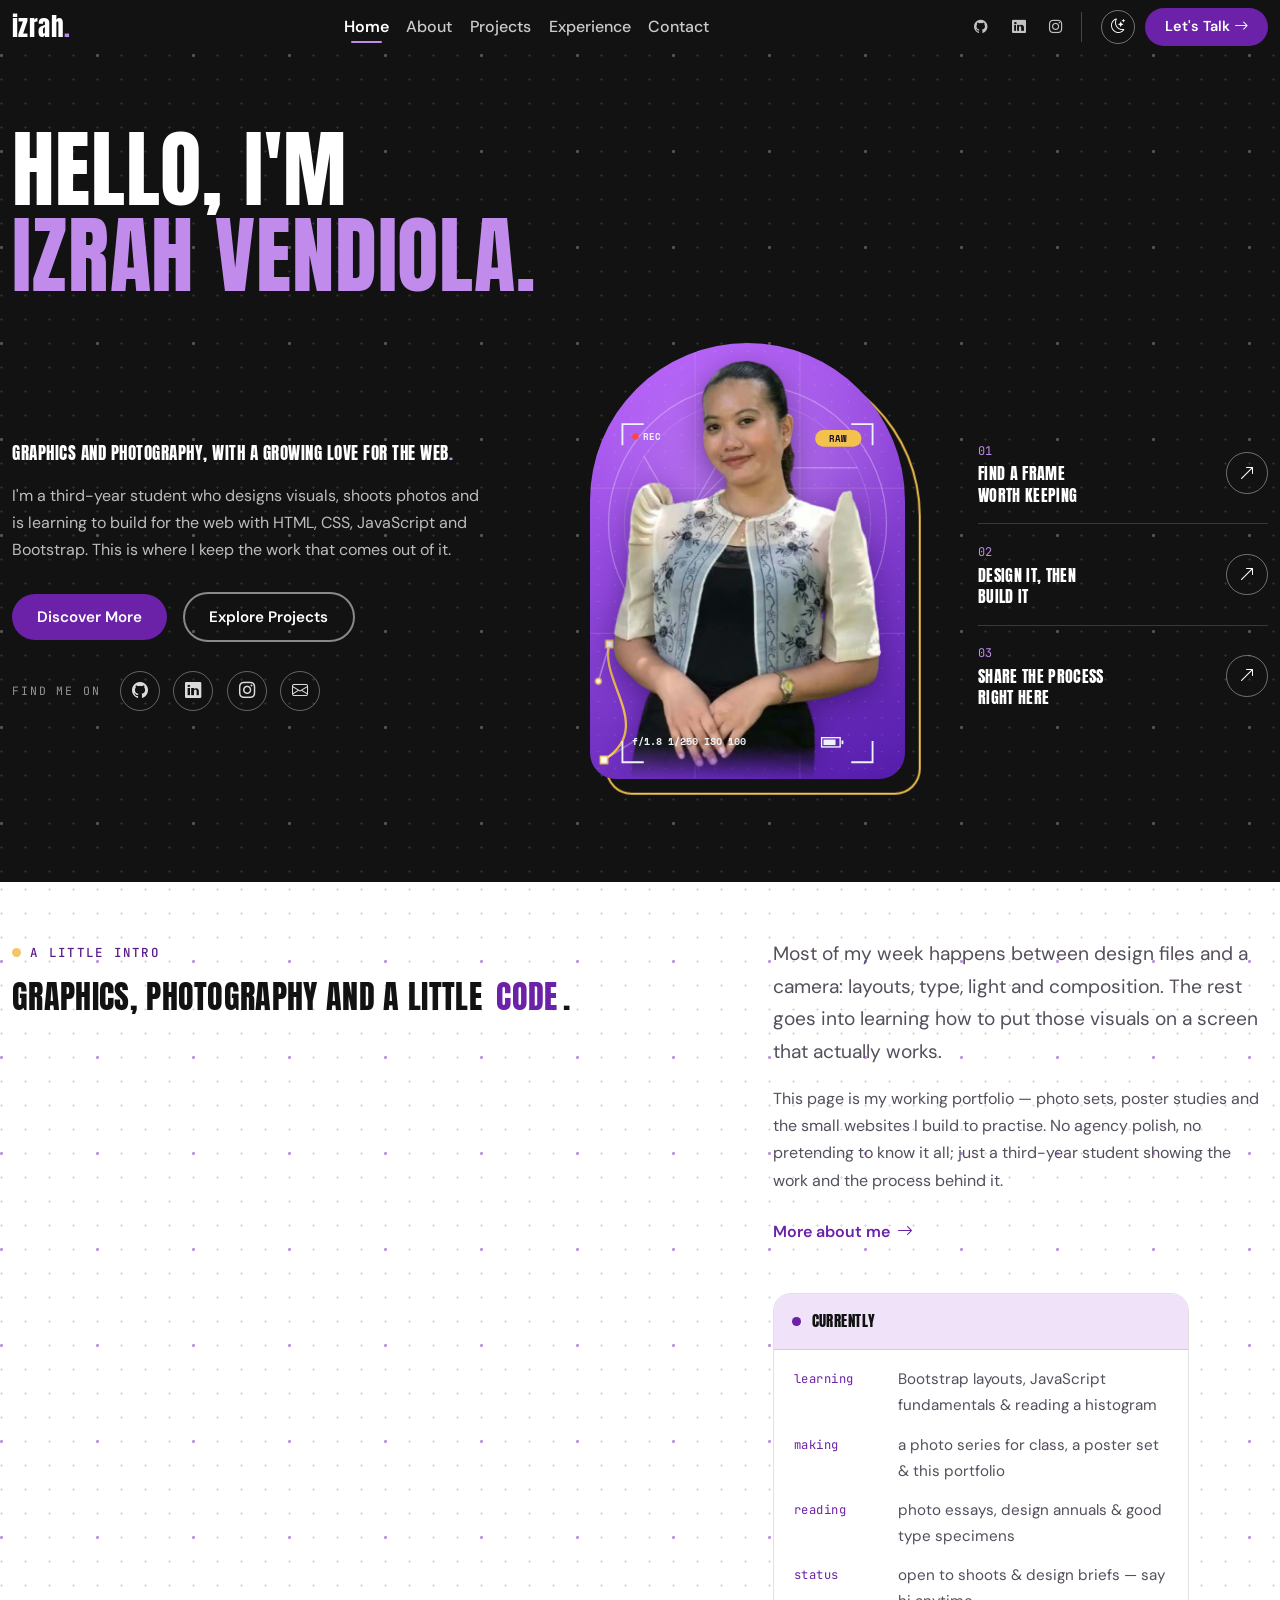
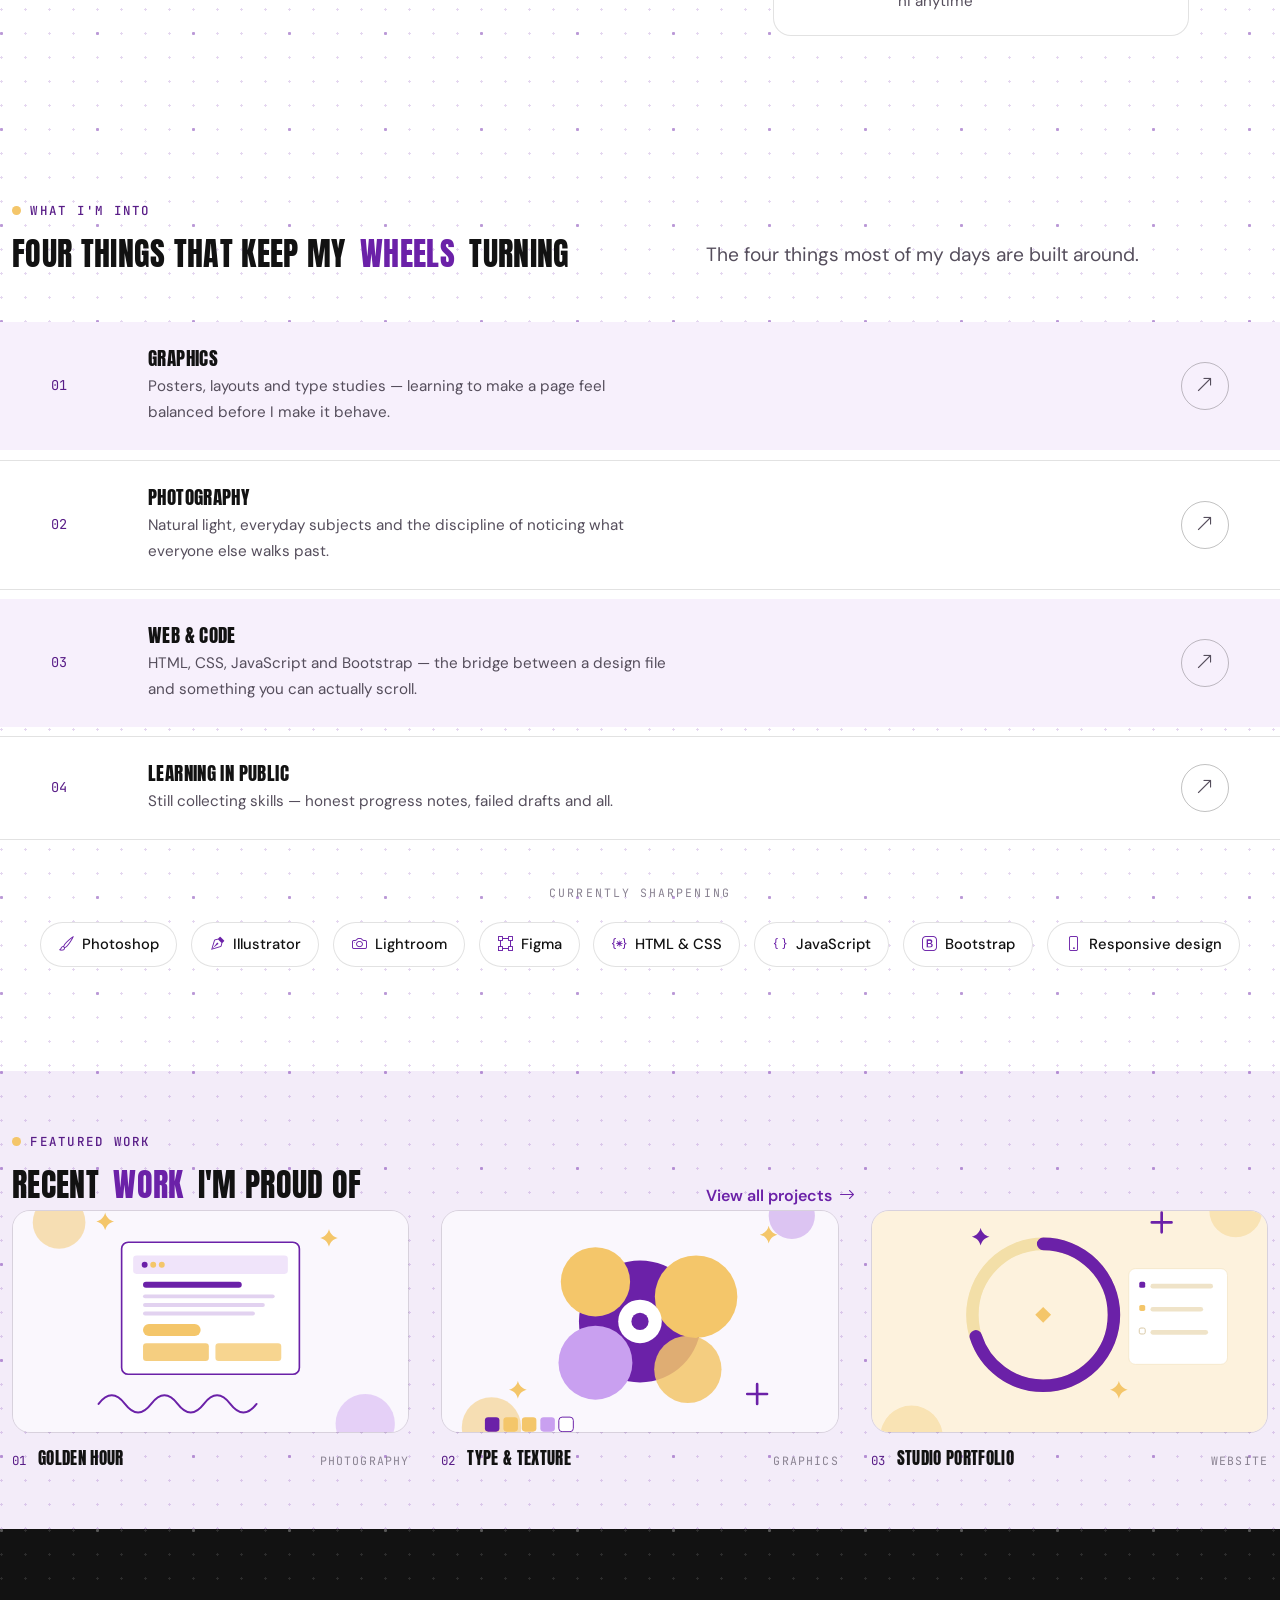
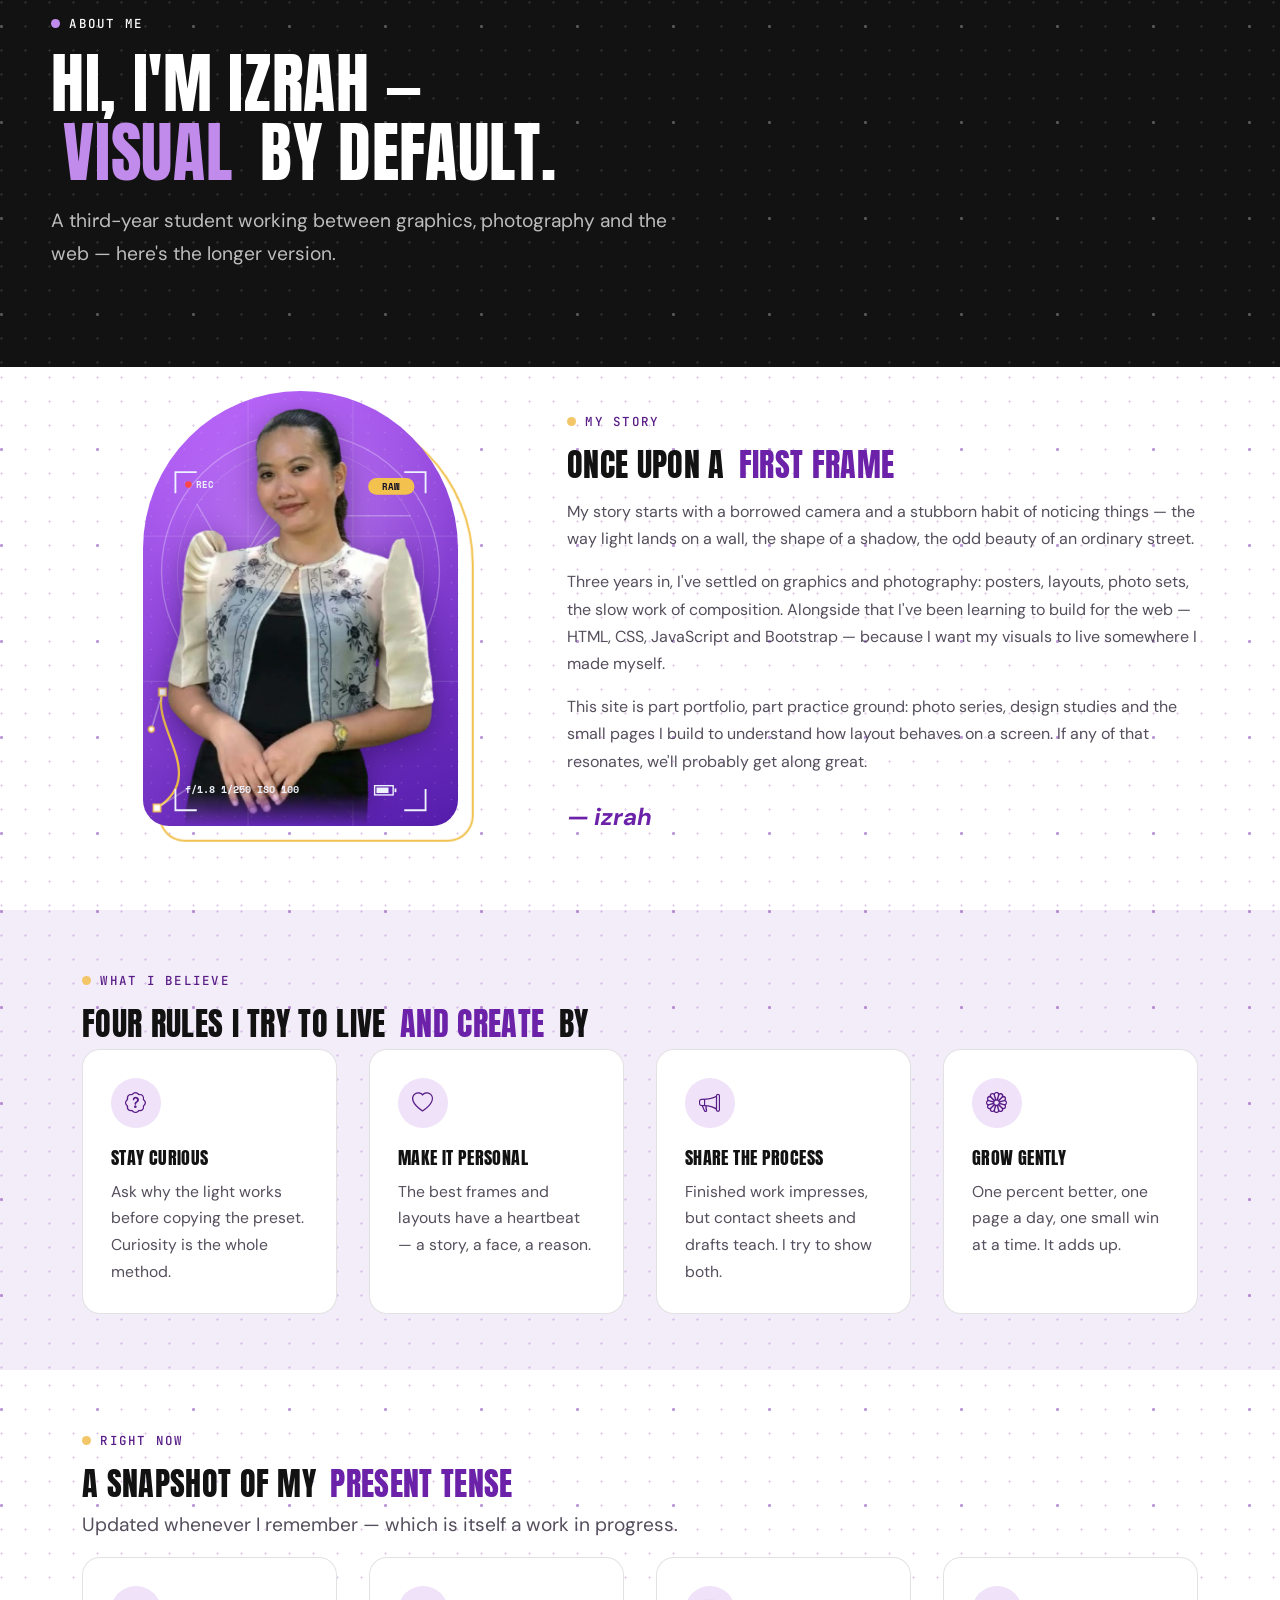
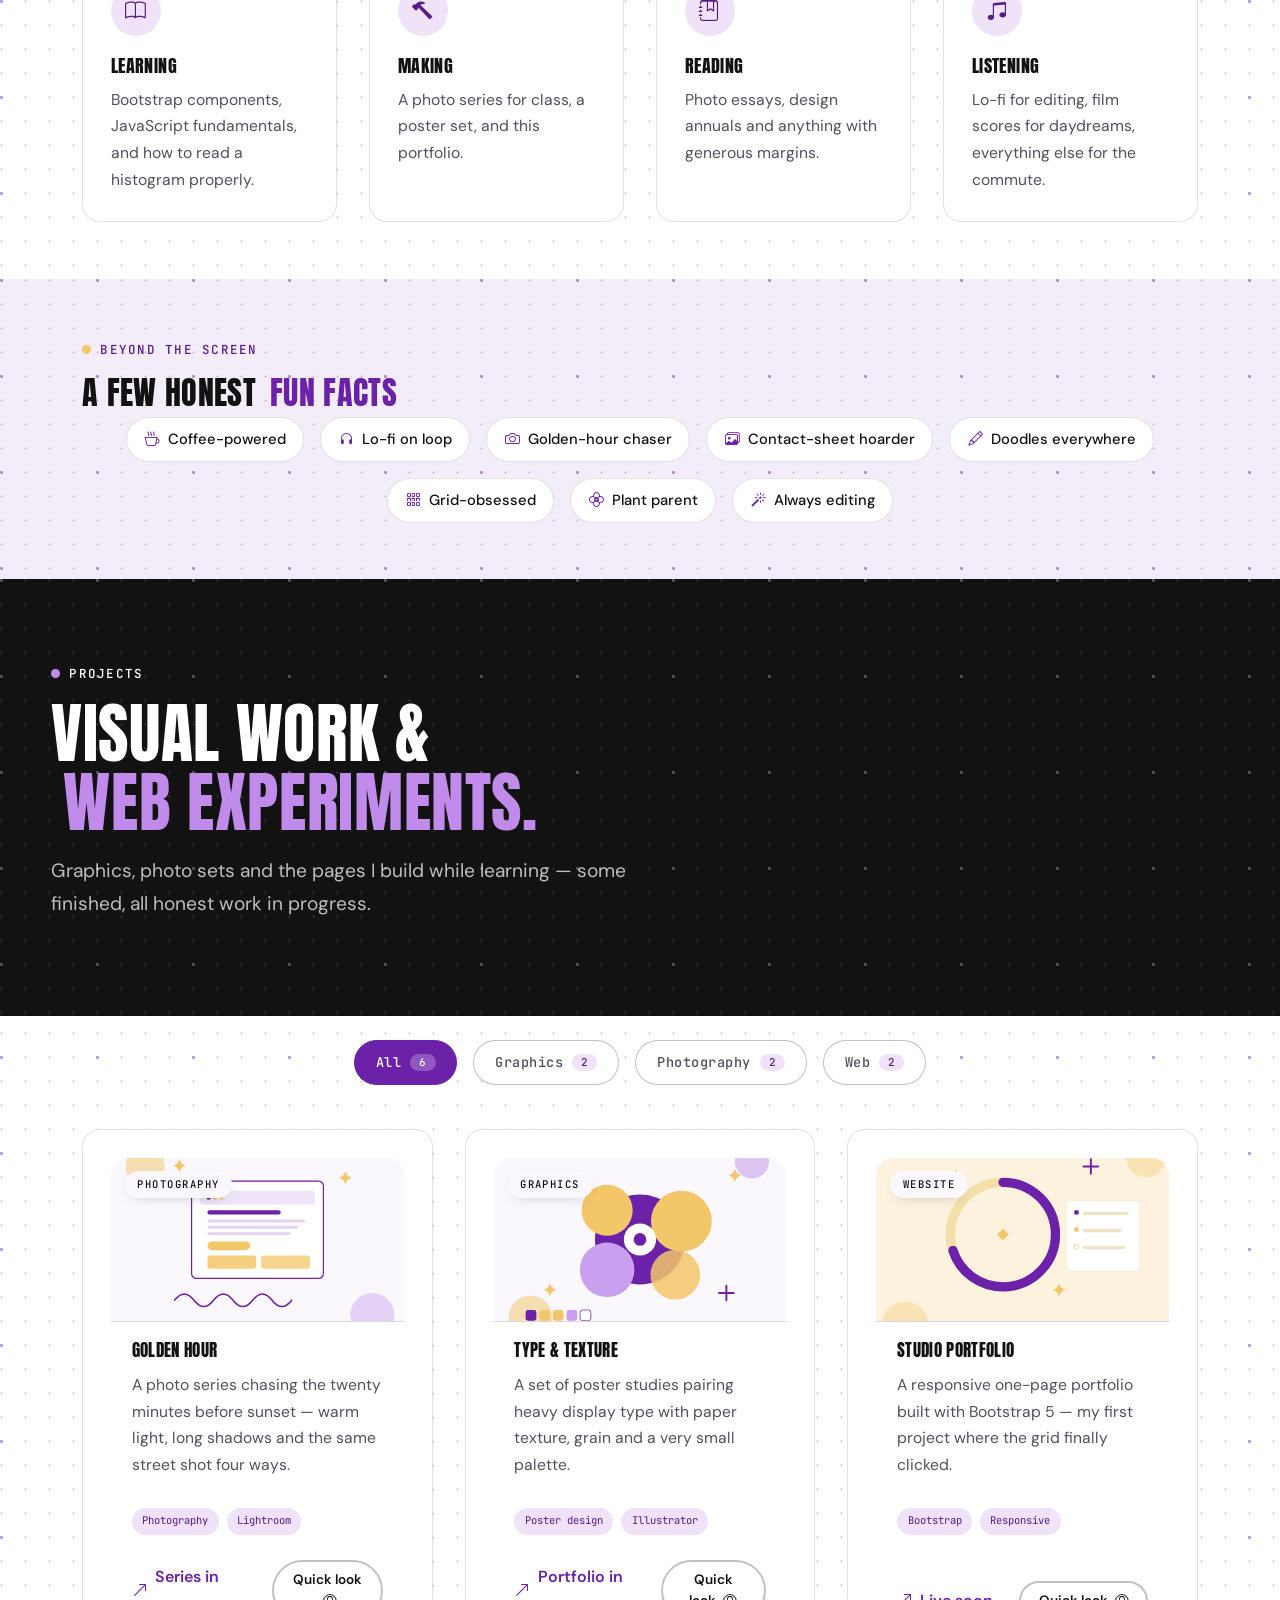
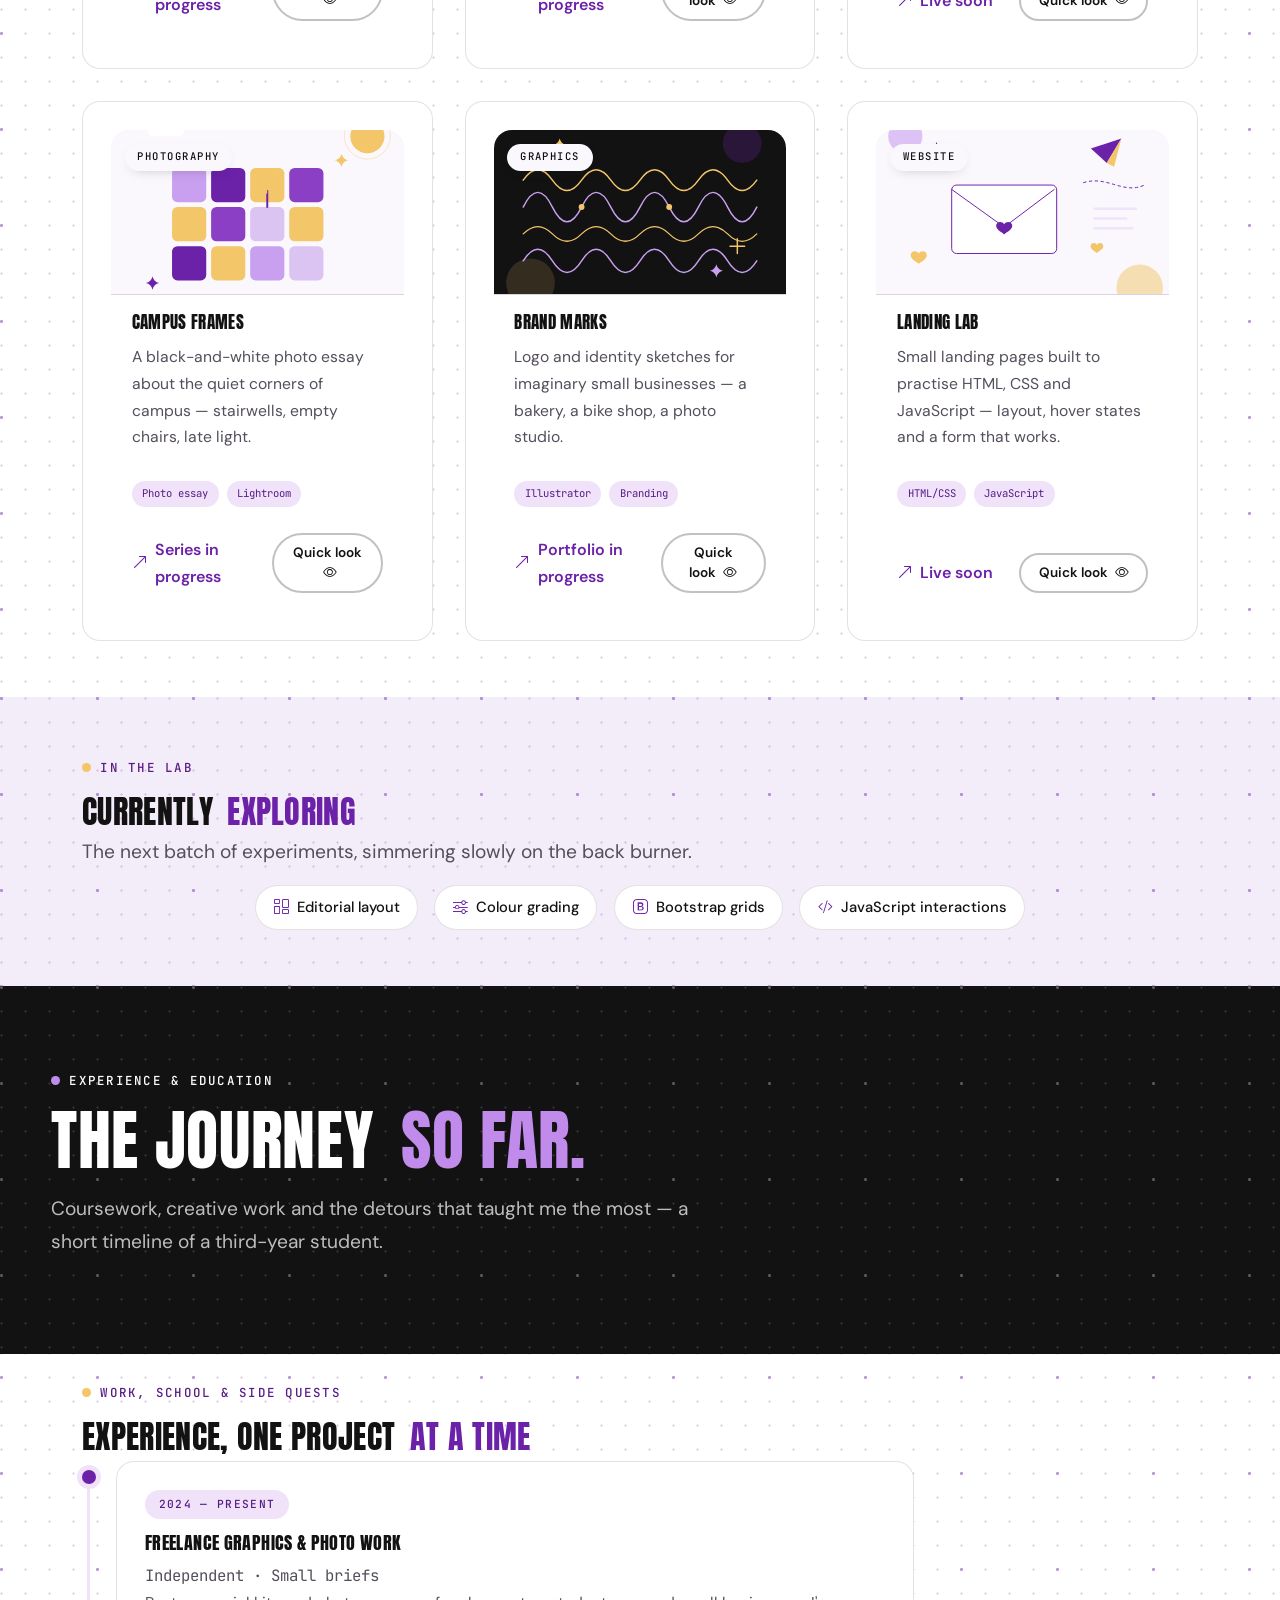
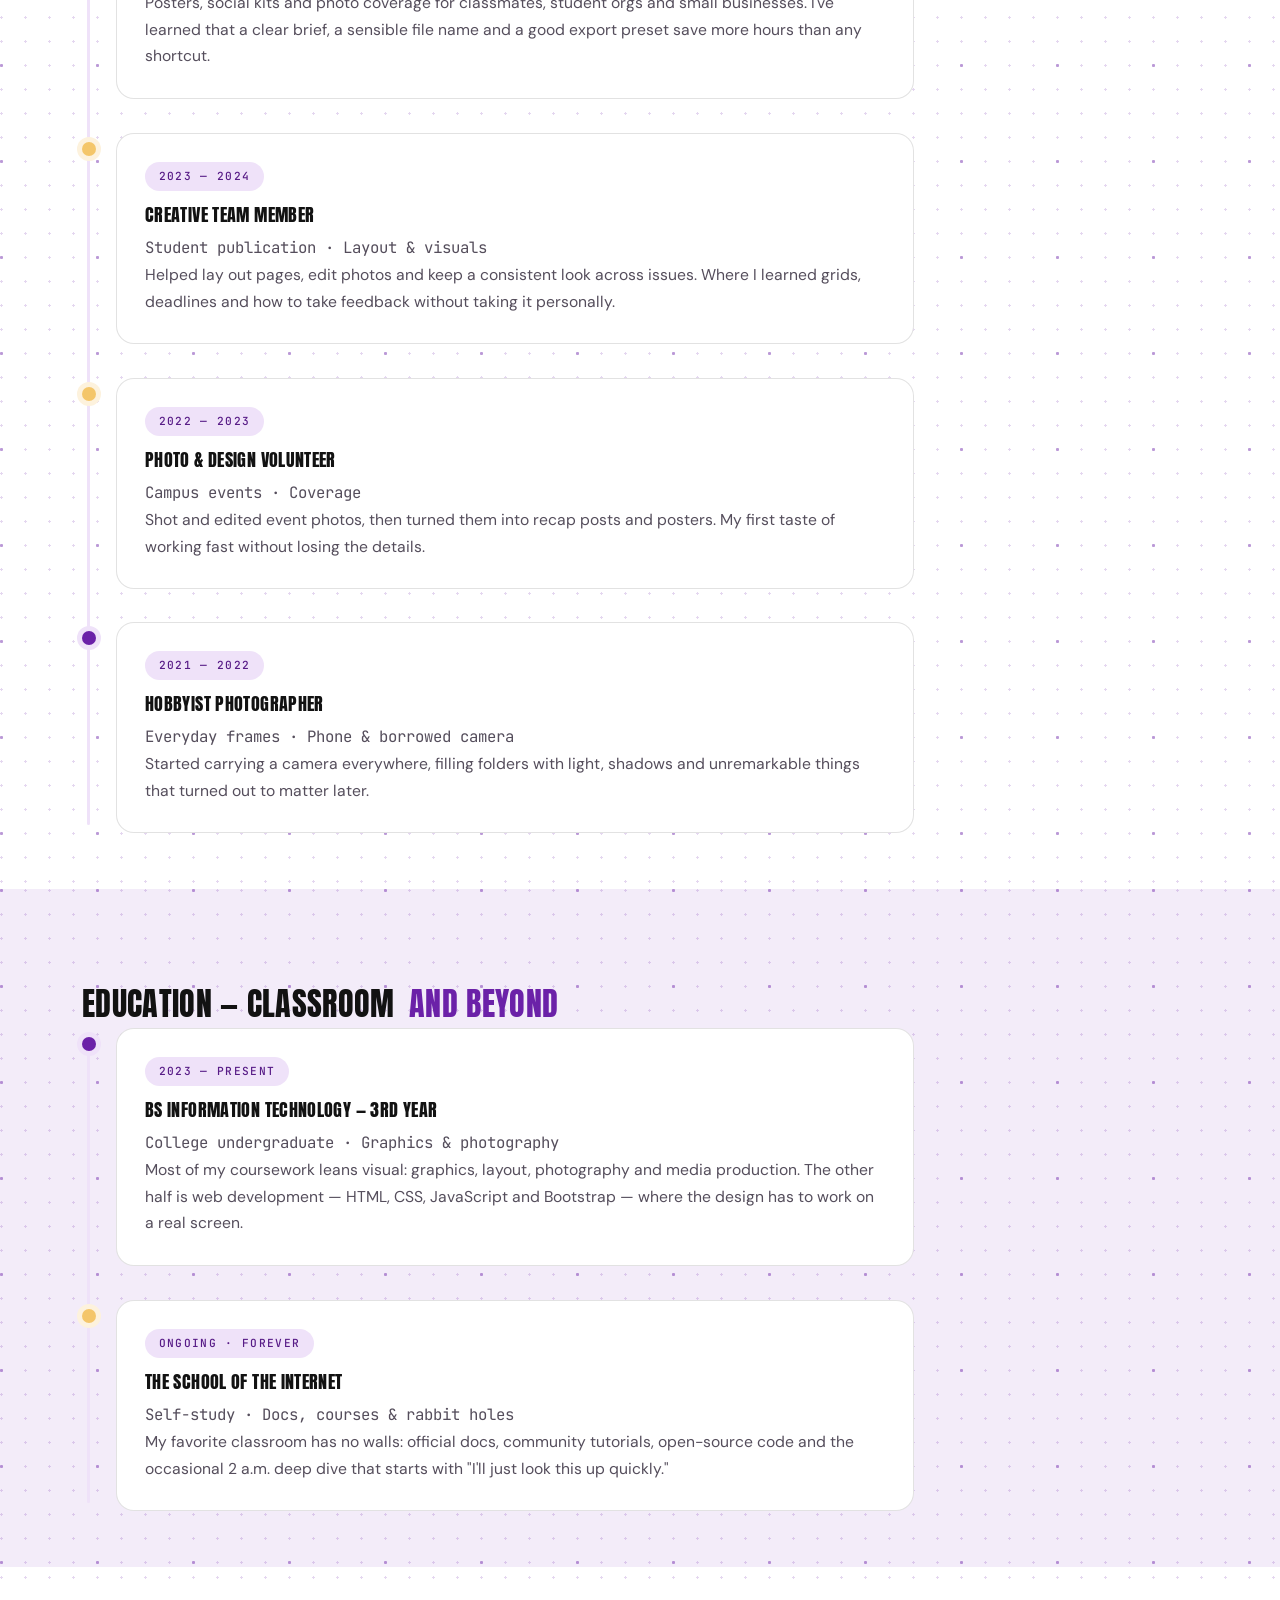
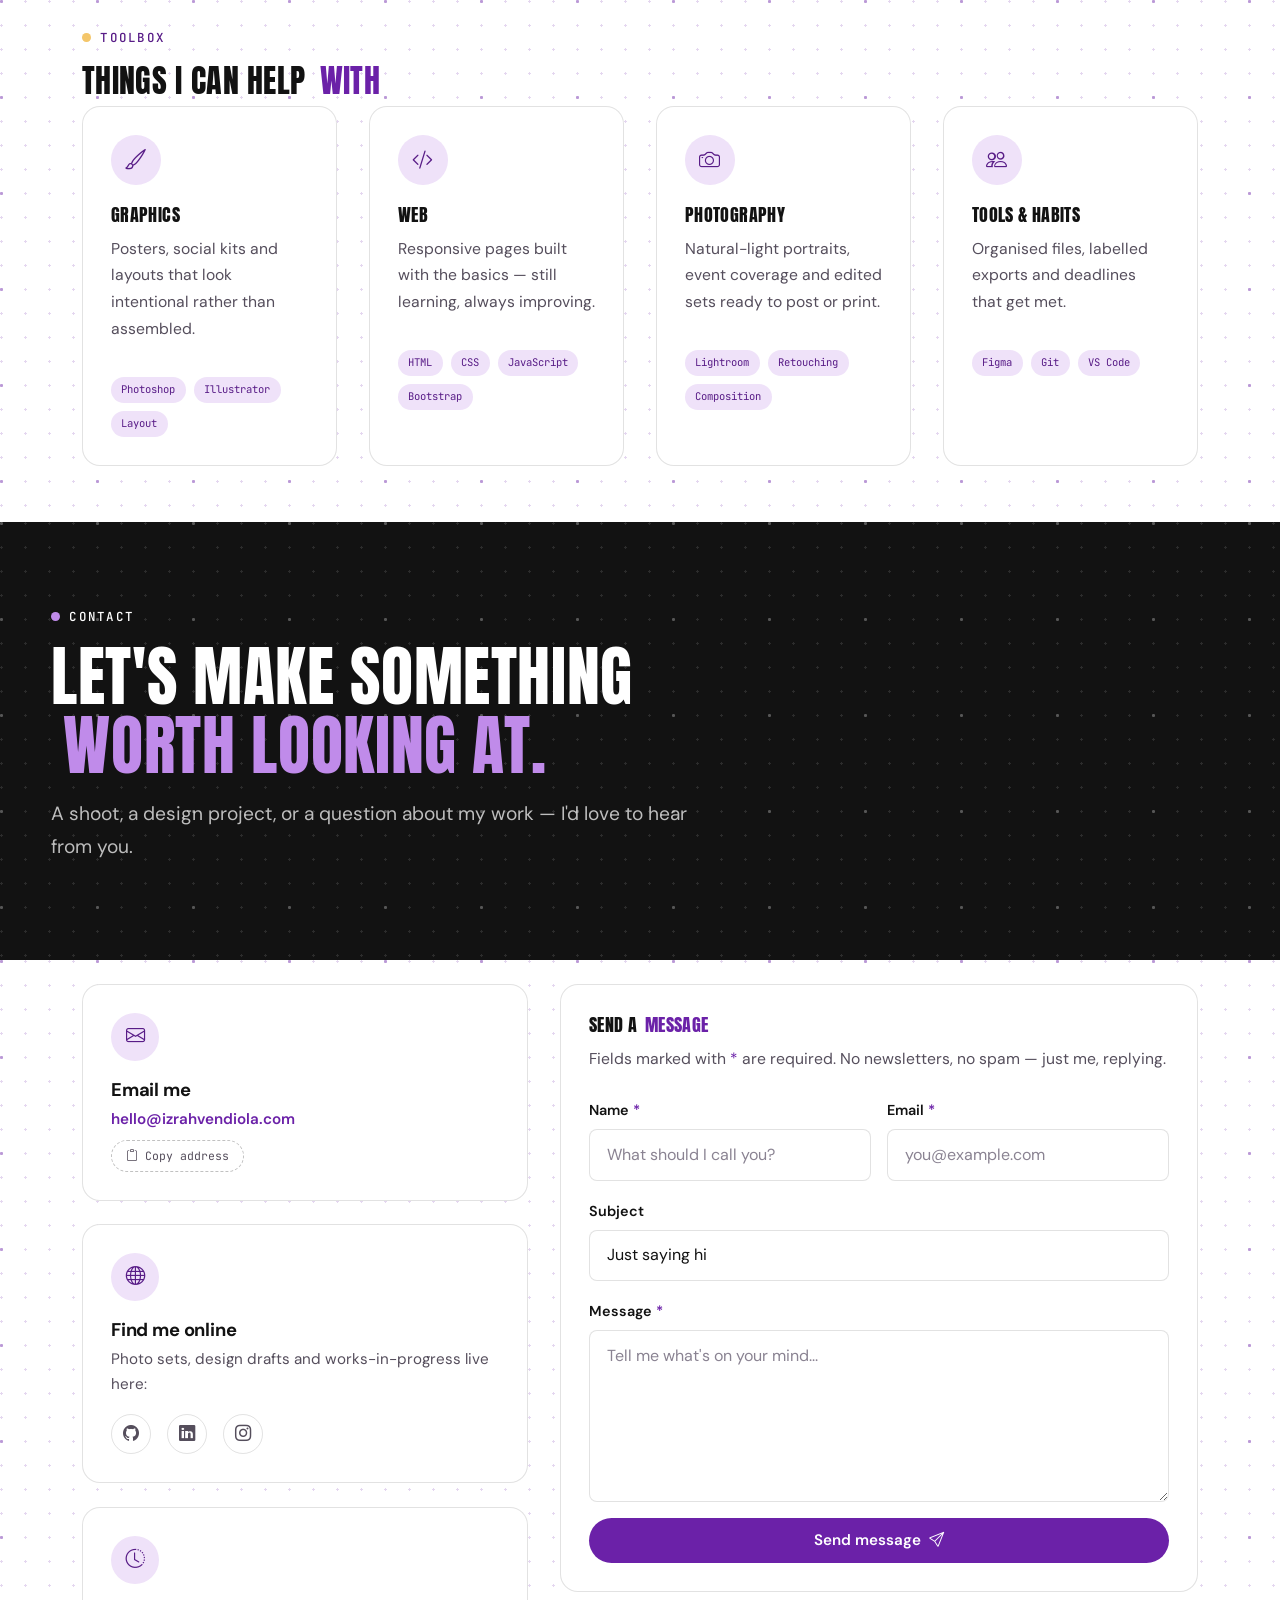
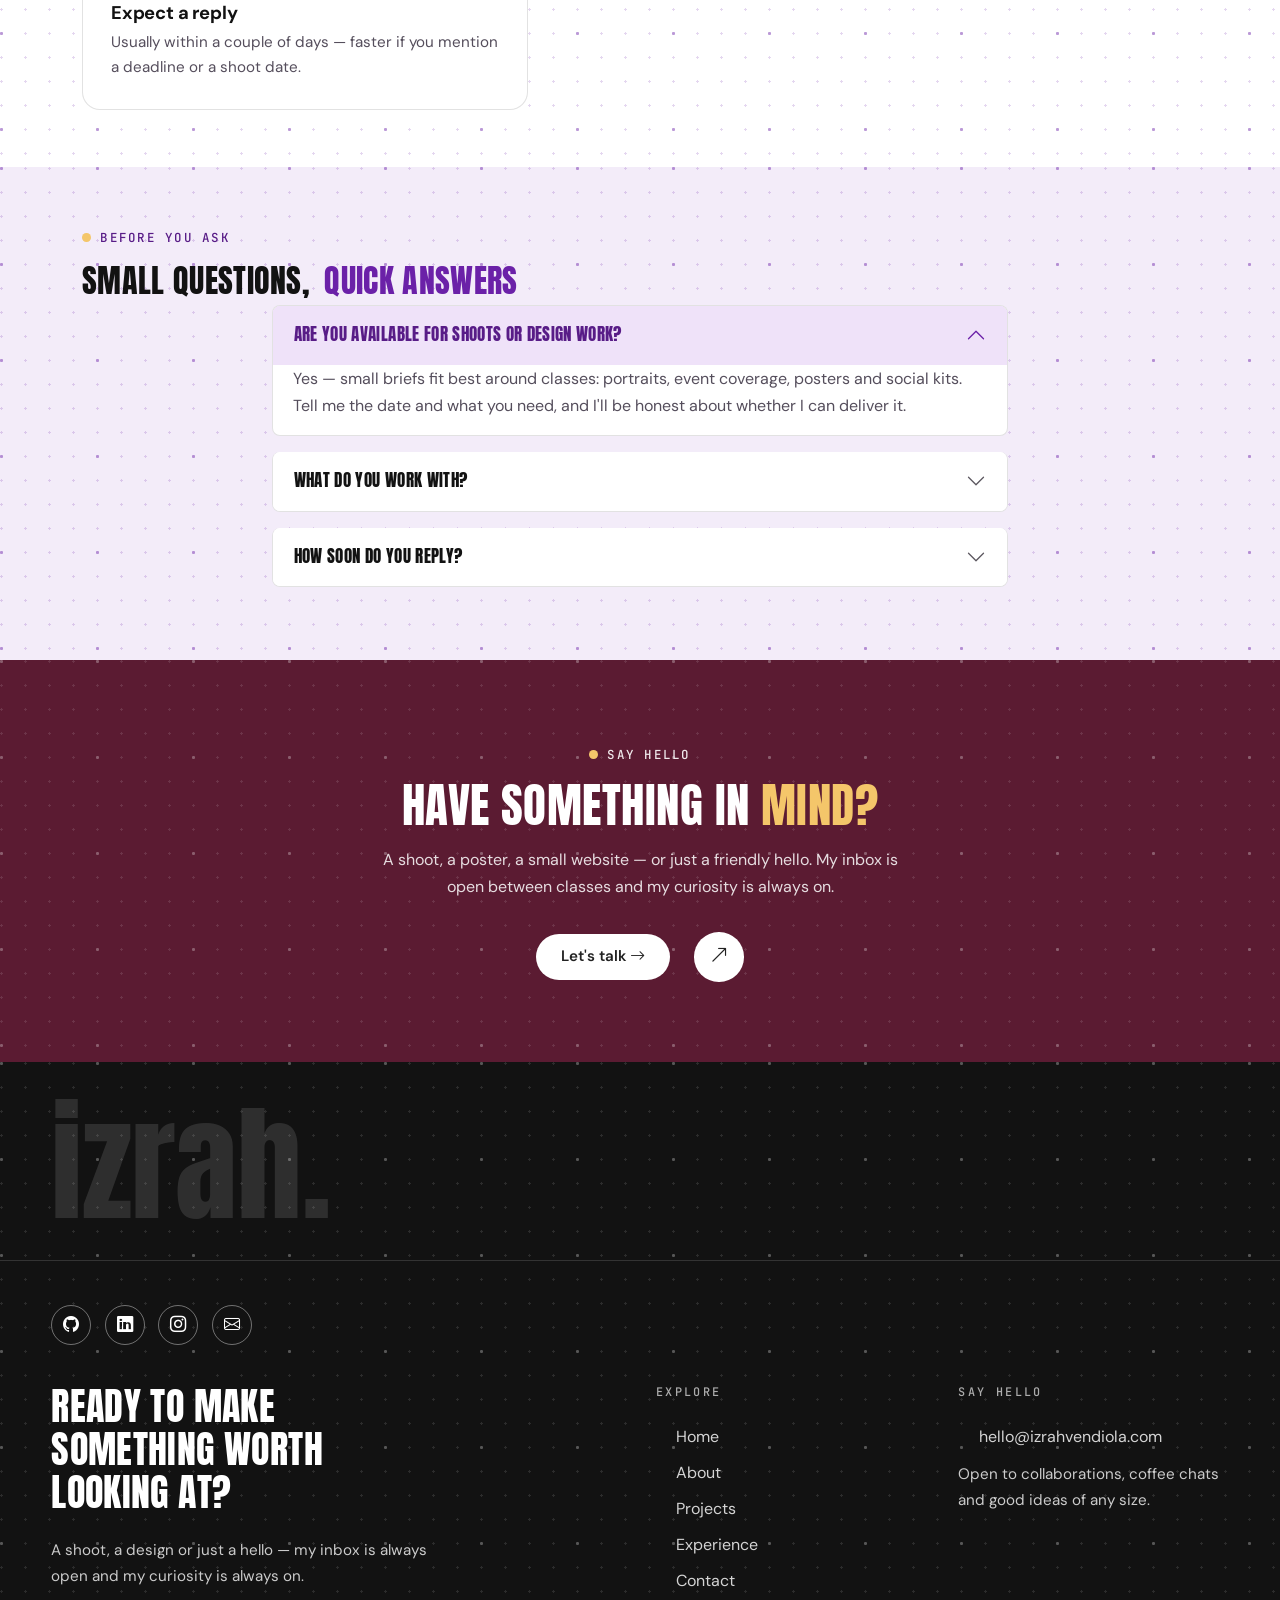
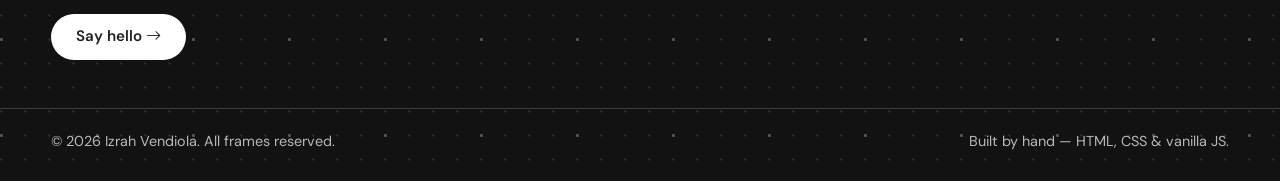
==== commit 4f9d117b: "Change the text description" ====
--- a/index.html
+++ b/index.html
@@ -3,8 +3,8 @@
 <head>
   <meta charset="UTF-8">
   <meta name="viewport" content="width=device-width, initial-scale=1">
-  <title>Izrah Vendiola — A curious mind with a creative side</title>
-  <meta name="description" content="The personal corner of the internet of Izrah Vendiola — part journal, part portfolio, all curiosity.">
+  <title>Izrah Vendiola — Graphics, Photography &amp; Front-End</title>
+  <meta name="description" content="Izrah Vendiola — a third-year student working in graphics and photography, learning HTML, CSS, JavaScript and Bootstrap.">
   <link rel="icon" href="favicon.ico" sizes="any">
   <link rel="icon" type="image/png" sizes="32x32" href="assets/images/favicon/favicon-32x32.png">
   <link rel="icon" type="image/png" sizes="16x16" href="assets/images/favicon/favicon-16x16.png">
@@ -98,11 +98,12 @@
           <div class="row g-lg-5 g-4 align-items-center">
             <div class="col-lg-5">
               <p class="hero-sub" data-animate="fade-up" data-delay="160">
-                A curious mind with a creative side<span class="dot-divider">.</span>
+                Graphics and photography, with a growing love for the web<span class="dot-divider">.</span>
               </p>
               <p class="hero-intro" data-animate="fade-up" data-delay="220">
-                Welcome to my little corner of the internet. Here, I share a bit about myself,
-                my interests, my journey, and the projects I've been working on.
+                I'm a third-year student who designs visuals, shoots photos and is learning
+                to build for the web with HTML, CSS, JavaScript and Bootstrap. This is where
+                I keep the work that comes out of it.
               </p>
               <div class="hero-cta" data-animate="fade-up" data-delay="280">
                 <a class="btn btn-accent" href="#about">Discover More</a>
@@ -218,7 +219,7 @@
                 <div class="step">
                   <div>
                     <span class="step-index">01</span>
-                    <p>Pick an idea worth chasing</p>
+                    <p>Find a frame worth keeping</p>
                   </div>
                   <a class="btn-circle btn-circle-sm" href="#about" aria-label="About Izrah">
                     <i class="bi bi-arrow-up-right" aria-hidden="true"></i>
@@ -227,7 +228,7 @@
                 <div class="step">
                   <div>
                     <span class="step-index">02</span>
-                    <p>Make it real with code &amp; color</p>
+                    <p>Design it, then build it</p>
                   </div>
                   <a class="btn-circle btn-circle-sm" href="#projects" aria-label="Izrah's projects">
                     <i class="bi bi-arrow-up-right" aria-hidden="true"></i>
@@ -236,7 +237,7 @@
                 <div class="step">
                   <div>
                     <span class="step-index">03</span>
-                    <p>Share the journey right here</p>
+                    <p>Share the process right here</p>
                   </div>
                   <a class="btn-circle btn-circle-sm" href="#contact" aria-label="Contact Izrah">
                     <i class="bi bi-arrow-up-right" aria-hidden="true"></i>
@@ -255,19 +256,19 @@
             <div class="col-lg-7">
               <span class="eyebrow" data-animate="fade-up">A little intro</span>
               <h2 class="section-title" id="intro-title" data-animate="fade-up" data-delay="80">
-                Nice to meet you — I'm <span class="mark">glad</span> you're here.
+                Graphics, photography and a little <span class="mark">code</span>.
               </h2>
             </div>
             <div class="col-lg-5">
               <p class="section-lead" data-animate="fade-up" data-delay="160">
-                I believe learning should be loud, messy and fun. Some weeks I'm deep in code,
-                other weeks I'm elbow-deep in sketches, notebooks and half-finished ideas —
-                and I wouldn't have it any other way.
+                Most of my week happens between design files and a camera: layouts, type,
+                light and composition. The rest goes into learning how to put those visuals
+                on a screen that actually works.
               </p>
               <p class="text-soft" data-animate="fade-up" data-delay="220">
-                Around here you'll find the things I make, the things I'm learning, and the
-                occasional thought that kept me up at night. No corporate polish, no pretense —
-                just an honest record of a curious person figuring things out.
+                This page is my working portfolio — photo sets, poster studies and the small
+                websites I build to practise. No agency polish, no pretending to know it all;
+                just a third-year student showing the work and the process behind it.
               </p>
               <a class="link-arrow mt-2 d-inline-flex" href="#about" data-animate="fade-up" data-delay="280">
                 More about me <i class="bi bi-arrow-right" aria-hidden="true"></i>
@@ -280,19 +281,19 @@
                 <ul class="now-list" data-animate-group>
                   <li data-animate="fade-up">
                     <span class="now-key">learning</span>
-                    <span>JavaScript deep-dives, design patterns &amp; how to keep plants alive</span>
+                    <span>Bootstrap layouts, JavaScript fundamentals &amp; reading a histogram</span>
                   </li>
                   <li data-animate="fade-up">
                     <span class="now-key">making</span>
-                    <span>this very website, plus a tiny habit tracker</span>
+                    <span>a photo series for class, a poster set &amp; this portfolio</span>
                   </li>
                   <li data-animate="fade-up">
                     <span class="now-key">reading</span>
-                    <span>creative non-fiction &amp; design essays</span>
+                    <span>photo essays, design annuals &amp; good type specimens</span>
                   </li>
                   <li data-animate="fade-up">
                     <span class="now-key">status</span>
-                    <span>open to collaborations — say hi anytime</span>
+                    <span>open to shoots &amp; design briefs — say hi anytime</span>
                   </li>
                 </ul>
               </div>
@@ -312,7 +313,7 @@
               </h2>
             </div>
             <p class="section-lead" data-animate="fade-up" data-delay="160">
-              Four little engines that power most of what I do, make and learn.
+              The four things most of my days are built around.
             </p>
           </div>
         </div>
@@ -320,36 +321,35 @@
           <a class="feature-row" href="#about" data-animate="fade-up">
             <span class="row-index">01</span>
             <div>
-              <h3 class="row-title">Learning</h3>
-              <p>New topics, tutorials and the occasional "wait, how does that work?"
-              rabbit hole that eats an entire afternoon.</p>
+              <h3 class="row-title">Graphics</h3>
+              <p>Posters, layouts and type studies — learning to make a page feel balanced
+              before I make it behave.</p>
             </div>
             <span class="row-arrow" aria-hidden="true"><i class="bi bi-arrow-up-right"></i></span>
           </a>
           <a class="feature-row" href="#projects" data-animate="fade-up">
             <span class="row-index">02</span>
             <div>
-              <h3 class="row-title">Creativity</h3>
-              <p>Sketching, writing and turning vague ideas into things you can
-              actually see, click and share.</p>
+              <h3 class="row-title">Photography</h3>
+              <p>Natural light, everyday subjects and the discipline of noticing what
+              everyone else walks past.</p>
             </div>
             <span class="row-arrow" aria-hidden="true"><i class="bi bi-arrow-up-right"></i></span>
           </a>
           <a class="feature-row" href="#projects" data-animate="fade-up">
             <span class="row-index">03</span>
             <div>
-              <h3 class="row-title">Technology</h3>
-              <p>The web, small tools and gentle experiments that make everyday
-              life a little bit easier.</p>
+              <h3 class="row-title">Web &amp; code</h3>
+              <p>HTML, CSS, JavaScript and Bootstrap — the bridge between a design file
+              and something you can actually scroll.</p>
             </div>
             <span class="row-arrow" aria-hidden="true"><i class="bi bi-arrow-up-right"></i></span>
           </a>
           <a class="feature-row" href="#experience" data-animate="fade-up">
             <span class="row-index">04</span>
             <div>
-              <h3 class="row-title">Personal Growth</h3>
-              <p>Tiny habits, honest reflections and becoming a slightly better
-              version of myself each week.</p>
+              <h3 class="row-title">Learning in public</h3>
+              <p>Still collecting skills — honest progress notes, failed drafts and all.</p>
             </div>
             <span class="row-arrow" aria-hidden="true"><i class="bi bi-arrow-up-right"></i></span>
           </a>
@@ -357,13 +357,14 @@
         <div class="container-xxl pb-5">
           <div class="skill-strip" data-animate-group>
             <span class="skill-strip-label" data-animate="fade-up">Currently sharpening</span>
+            <span class="chip" data-animate="fade-up"><i class="bi bi-brush" aria-hidden="true"></i>Photoshop</span>
+            <span class="chip" data-animate="fade-up"><i class="bi bi-vector-pen" aria-hidden="true"></i>Illustrator</span>
+            <span class="chip" data-animate="fade-up"><i class="bi bi-camera" aria-hidden="true"></i>Lightroom</span>
+            <span class="chip" data-animate="fade-up"><i class="bi bi-bounding-box" aria-hidden="true"></i>Figma</span>
             <span class="chip" data-animate="fade-up"><i class="bi bi-braces-asterisk" aria-hidden="true"></i>HTML &amp; CSS</span>
             <span class="chip" data-animate="fade-up"><i class="bi bi-braces" aria-hidden="true"></i>JavaScript</span>
             <span class="chip" data-animate="fade-up"><i class="bi bi-bootstrap" aria-hidden="true"></i>Bootstrap</span>
-            <span class="chip" data-animate="fade-up"><i class="bi bi-vector-pen" aria-hidden="true"></i>Figma</span>
-            <span class="chip" data-animate="fade-up"><i class="bi bi-git" aria-hidden="true"></i>Git</span>
             <span class="chip" data-animate="fade-up"><i class="bi bi-phone" aria-hidden="true"></i>Responsive design</span>
-            <span class="chip" data-animate="fade-up"><i class="bi bi-universal-access" aria-hidden="true"></i>Accessibility</span>
           </div>
         </div>
       </section>
@@ -375,7 +376,7 @@
             <div>
               <span class="eyebrow" data-animate="fade-up">Featured work</span>
               <h2 class="section-title" id="featured-title" data-animate="fade-up" data-delay="80">
-                Recent <span class="mark">experiments</span> I'm proud of
+                Recent <span class="mark">work</span> I'm proud of
               </h2>
             </div>
             <a class="link-arrow" href="#projects" data-animate="fade-up" data-delay="140">
@@ -385,31 +386,31 @@
           <div class="row g-4">
             <div class="col-md-4">
               <a class="project-tile" href="#p1">
-                <img src="assets/images/projects/project-1.svg" alt="Curiosity Journal — a digital garden website" loading="lazy" width="1200" height="900">
+                <img src="assets/images/projects/project-1.svg" alt="Golden Hour — a photography series shot at sunset" loading="lazy" width="1200" height="900">
                 <span class="tile-bar">
                   <span class="tile-index">01</span>
-                  <span class="tile-name">Curiosity Journal</span>
-                  <span class="tile-cat">Website</span>
+                  <span class="tile-name">Golden Hour</span>
+                  <span class="tile-cat">Photography</span>
                 </span>
               </a>
             </div>
             <div class="col-md-4">
               <a class="project-tile" href="#p2">
-                <img src="assets/images/projects/project-2.svg" alt="Palette Playground — a color palette tool" loading="lazy" width="1200" height="900">
+                <img src="assets/images/projects/project-2.svg" alt="Type and Texture — a poster design series" loading="lazy" width="1200" height="900">
                 <span class="tile-bar">
                   <span class="tile-index">02</span>
-                  <span class="tile-name">Palette Playground</span>
-                  <span class="tile-cat">Creative tool</span>
+                  <span class="tile-name">Type &amp; Texture</span>
+                  <span class="tile-cat">Graphics</span>
                 </span>
               </a>
             </div>
             <div class="col-md-4">
               <a class="project-tile" href="#p3">
-                <img src="assets/images/projects/project-3.svg" alt="Daily Sparks — a habit tracker app" loading="lazy" width="1200" height="900">
+                <img src="assets/images/projects/project-3.svg" alt="Studio Portfolio — a responsive Bootstrap website" loading="lazy" width="1200" height="900">
                 <span class="tile-bar">
                   <span class="tile-index">03</span>
-                  <span class="tile-name">Daily Sparks</span>
-                  <span class="tile-cat">Learning</span>
+                  <span class="tile-name">Studio Portfolio</span>
+                  <span class="tile-cat">Website</span>
                 </span>
               </a>
             </div>
@@ -428,11 +429,11 @@
         <div class="page-hero-inner">
           <span class="eyebrow" data-animate="fade-up">About me</span>
           <h2 class="page-title" data-animate="fade-up" data-delay="90">
-            Hi, I'm Izrah — <span class="mark">curious</span> by default.
+            Hi, I'm Izrah — <span class="mark">visual</span> by default.
           </h2>
           <p class="section-lead" data-animate="fade-up" data-delay="180">
-            The long version of who I am, what I value, and what keeps me
-            reaching for one more notebook.
+            A third-year student working between graphics, photography and
+            the web — here's the longer version.
           </p>
         </div>
       </header>
@@ -533,25 +534,24 @@
             <div class="col-lg-7">
               <span class="eyebrow" data-animate="fade-up">My story</span>
               <h2 class="section-title" id="story-title" data-animate="fade-up" data-delay="80">
-                Once upon a <span class="mark">"what if..."</span>
+                Once upon a <span class="mark">first frame</span>
               </h2>
               <div data-animate="fade-up" data-delay="160">
                 <p class="text-soft mt-3">
-                  My story starts the way most curious stories do: with a question.
-                  Somewhere between my first "Hello, World!" and my first wobbly webpage,
-                  I realized that making things is the best way I know to understand them —
-                  and that sharing the messy middle is half the fun.
+                  My story starts with a borrowed camera and a stubborn habit of noticing
+                  things — the way light lands on a wall, the shape of a shadow, the odd
+                  beauty of an ordinary street.
                 </p>
                 <p class="text-soft">
-                  Since then I've been collecting skills the way some people collect stickers:
-                  a bit of design here, a bit of code there, a growing pile of half-tested
-                  ideas in between. I learn in public, build small, and finish most of what
-                  I start (the rest become lessons, which also counts).
+                  Three years in, I've settled on graphics and photography: posters, layouts,
+                  photo sets, the slow work of composition. Alongside that I've been learning
+                  to build for the web — HTML, CSS, JavaScript and Bootstrap — because I want
+                  my visuals to live somewhere I made myself.
                 </p>
                 <p class="text-soft">
-                  This website is my semi-portfolio and my playground at once — a place to
-                  keep the things I make, the things I'm learning, and the person I'm slowly
-                  becoming. If any of that resonates, we'll probably get along great.
+                  This site is part portfolio, part practice ground: photo series, design
+                  studies and the small pages I build to understand how layout behaves on a
+                  screen. If any of that resonates, we'll probably get along great.
                 </p>
                 <p class="sig">— izrah</p>
               </div>
@@ -574,21 +574,21 @@
               <article class="card-x" data-animate="fade-up">
                 <div class="icon-tile"><i class="bi bi-patch-question" aria-hidden="true"></i></div>
                 <h3 class="card-title">Stay curious</h3>
-                <p>Every "dumb question" is just a smart question in disguise. Ask it anyway.</p>
+                <p>Ask why the light works before copying the preset. Curiosity is the whole method.</p>
               </article>
             </div>
             <div class="col-md-6 col-lg-3">
               <article class="card-x" data-animate="fade-up">
                 <div class="icon-tile"><i class="bi bi-heart" aria-hidden="true"></i></div>
                 <h3 class="card-title">Make it personal</h3>
-                <p>The best projects are the ones with a heartbeat — a story, a face, a why.</p>
+                <p>The best frames and layouts have a heartbeat — a story, a face, a reason.</p>
               </article>
             </div>
             <div class="col-md-6 col-lg-3">
               <article class="card-x" data-animate="fade-up">
                 <div class="icon-tile"><i class="bi bi-megaphone" aria-hidden="true"></i></div>
                 <h3 class="card-title">Share the process</h3>
-                <p>Finished work inspires, but works-in-progress teach. I try to do both.</p>
+                <p>Finished work impresses, but contact sheets and drafts teach. I try to show both.</p>
               </article>
             </div>
             <div class="col-md-6 col-lg-3">
@@ -619,28 +619,28 @@
               <article class="card-x" data-animate="fade-up">
                 <div class="icon-tile"><i class="bi bi-book" aria-hidden="true"></i></div>
                 <h3 class="card-title">Learning</h3>
-                <p>JavaScript deep-dives, the odd design pattern, and how to keep plants alive.</p>
+                <p>Bootstrap components, JavaScript fundamentals, and how to read a histogram properly.</p>
               </article>
             </div>
             <div class="col-md-6 col-lg-3">
               <article class="card-x" data-animate="fade-up">
                 <div class="icon-tile"><i class="bi bi-hammer" aria-hidden="true"></i></div>
                 <h3 class="card-title">Making</h3>
-                <p>This very website, plus a tiny tool for tracking tiny daily wins.</p>
+                <p>A photo series for class, a poster set, and this portfolio.</p>
               </article>
             </div>
             <div class="col-md-6 col-lg-3">
               <article class="card-x" data-animate="fade-up">
                 <div class="icon-tile"><i class="bi bi-journal-bookmark" aria-hidden="true"></i></div>
                 <h3 class="card-title">Reading</h3>
-                <p>Creative non-fiction, design essays and anything with marginalia.</p>
+                <p>Photo essays, design annuals and anything with generous margins.</p>
               </article>
             </div>
             <div class="col-md-6 col-lg-3">
               <article class="card-x" data-animate="fade-up">
                 <div class="icon-tile"><i class="bi bi-music-note-beamed" aria-hidden="true"></i></div>
                 <h3 class="card-title">Listening</h3>
-                <p>Lo-fi for focus, film scores for daydreams, everything else for cooking.</p>
+                <p>Lo-fi for editing, film scores for daydreams, everything else for the commute.</p>
               </article>
             </div>
           </div>
@@ -659,12 +659,12 @@
           <div class="d-flex flex-wrap justify-content-center gap-3 mt-2" data-animate-group>
             <span class="chip" data-animate="fade-up"><i class="bi bi-cup-hot" aria-hidden="true"></i>Coffee-powered</span>
             <span class="chip" data-animate="fade-up"><i class="bi bi-headphones" aria-hidden="true"></i>Lo-fi on loop</span>
+            <span class="chip" data-animate="fade-up"><i class="bi bi-camera" aria-hidden="true"></i>Golden-hour chaser</span>
+            <span class="chip" data-animate="fade-up"><i class="bi bi-images" aria-hidden="true"></i>Contact-sheet hoarder</span>
+            <span class="chip" data-animate="fade-up"><i class="bi bi-pencil" aria-hidden="true"></i>Doodles everywhere</span>
+            <span class="chip" data-animate="fade-up"><i class="bi bi-grid-3x3-gap" aria-hidden="true"></i>Grid-obsessed</span>
             <span class="chip" data-animate="fade-up"><i class="bi bi-flower2" aria-hidden="true"></i>Plant parent</span>
-            <span class="chip" data-animate="fade-up"><i class="bi bi-camera" aria-hidden="true"></i>Phone photographer</span>
-            <span class="chip" data-animate="fade-up"><i class="bi bi-pencil" aria-hidden="true"></i>Doodles everywhere</span>
-            <span class="chip" data-animate="fade-up"><i class="bi bi-puzzle" aria-hidden="true"></i>Puzzle unwinder</span>
-            <span class="chip" data-animate="fade-up"><i class="bi bi-bookmarks" aria-hidden="true"></i>Tab hoarder</span>
-            <span class="chip" data-animate="fade-up"><i class="bi bi-cloud-sun" aria-hidden="true"></i>Sunset chaser</span>
+            <span class="chip" data-animate="fade-up"><i class="bi bi-magic" aria-hidden="true"></i>Always editing</span>
           </div>
         </div>
       </section>
@@ -674,11 +674,11 @@
         <div class="page-hero-inner">
           <span class="eyebrow" data-animate="fade-up">Projects</span>
           <h2 class="page-title" data-animate="fade-up" data-delay="90">
-            Experiments, tools & <span class="mark">things I've made.</span>
+            Visual work &amp; <span class="mark">web experiments.</span>
           </h2>
           <p class="section-lead" data-animate="fade-up" data-delay="180">
-            A growing shelf of small, sincere projects — some finished, some
-            gloriously in progress.
+            Graphics, photo sets and the pages I build while learning — some finished,
+            all honest work in progress.
           </p>
         </div>
       </header>
@@ -691,28 +691,28 @@
           <!-- Filters -->
           <div class="filter-bar" id="filterBar" role="group" aria-label="Filter projects by category">
             <button class="filter-chip active" type="button" data-filter="all" aria-pressed="true">All <span class="filter-count">6</span></button>
-            <button class="filter-chip" type="button" data-filter="web" aria-pressed="false">Websites <span class="filter-count">2</span></button>
-            <button class="filter-chip" type="button" data-filter="tool" aria-pressed="false">Tools <span class="filter-count">2</span></button>
-            <button class="filter-chip" type="button" data-filter="learning" aria-pressed="false">Learning <span class="filter-count">2</span></button>
+            <button class="filter-chip" type="button" data-filter="graphics" aria-pressed="false">Graphics <span class="filter-count">2</span></button>
+            <button class="filter-chip" type="button" data-filter="photo" aria-pressed="false">Photography <span class="filter-count">2</span></button>
+            <button class="filter-chip" type="button" data-filter="web" aria-pressed="false">Web <span class="filter-count">2</span></button>
           </div>
 
           <div class="row g-4" id="projectGrid">
             <!-- 1 -->
-            <div class="col-md-6 col-lg-4 project-item" id="p1" data-category="web">
+            <div class="col-md-6 col-lg-4 project-item" id="p1" data-category="photo">
               <article class="card-x project-card">
                 <div class="card-media">
-                  <img src="assets/images/projects/project-1.svg" alt="Preview of the Curiosity Journal website" loading="lazy" width="1200" height="900">
-                  <span class="card-cat">Website</span>
+                  <img src="assets/images/projects/project-1.svg" alt="Preview of the Golden Hour photo series" loading="lazy" width="1200" height="900">
+                  <span class="card-cat">Photography</span>
                 </div>
                 <div class="project-body">
-                  <h3 class="card-title">Curiosity Journal</h3>
-                  <p>A digital garden where I plant notes and half-formed thoughts, then watch them grow into full ideas.</p>
+                  <h3 class="card-title">Golden Hour</h3>
+                  <p>A photo series chasing the twenty minutes before sunset — warm light, long shadows and the same street shot four ways.</p>
                   <div class="tag-row mb-2">
-                    <span class="tag-chip">HTML/CSS</span>
-                    <span class="tag-chip">JavaScript</span>
+                    <span class="tag-chip">Photography</span>
+                    <span class="tag-chip">Lightroom</span>
                   </div>
                   <div class="project-actions">
-                    <a class="link-arrow" href="#p1"><i class="bi bi-arrow-up-right" aria-hidden="true"></i> Live soon</a>
+                    <a class="link-arrow" href="#p1"><i class="bi bi-arrow-up-right" aria-hidden="true"></i> Series in progress</a>
                     <button class="btn btn-ghost btn-sm" type="button" data-bs-toggle="modal" data-bs-target="#modal-p1">
                       Quick look <i class="bi bi-eye ms-1" aria-hidden="true"></i>
                     </button>
@@ -721,21 +721,21 @@
               </article>
             </div>
             <!-- 2 -->
-            <div class="col-md-6 col-lg-4 project-item" id="p2" data-category="tool">
+            <div class="col-md-6 col-lg-4 project-item" id="p2" data-category="graphics">
               <article class="card-x project-card">
                 <div class="card-media">
-                  <img src="assets/images/projects/project-2.svg" alt="Preview of the Palette Playground tool" loading="lazy" width="1200" height="900">
-                  <span class="card-cat">Creative tool</span>
+                  <img src="assets/images/projects/project-2.svg" alt="Preview of the Type and Texture poster series" loading="lazy" width="1200" height="900">
+                  <span class="card-cat">Graphics</span>
                 </div>
                 <div class="project-body">
-                  <h3 class="card-title">Palette Playground</h3>
-                  <p>Generate, tweak and save color palettes — built for the joy of pressing "randomize" forty times.</p>
+                  <h3 class="card-title">Type &amp; Texture</h3>
+                  <p>A set of poster studies pairing heavy display type with paper texture, grain and a very small palette.</p>
                   <div class="tag-row mb-2">
-                    <span class="tag-chip">JavaScript</span>
-                    <span class="tag-chip">LocalStorage</span>
+                    <span class="tag-chip">Poster design</span>
+                    <span class="tag-chip">Illustrator</span>
                   </div>
                   <div class="project-actions">
-                    <a class="link-arrow" href="#p2"><i class="bi bi-arrow-up-right" aria-hidden="true"></i> Live soon</a>
+                    <a class="link-arrow" href="#p2"><i class="bi bi-arrow-up-right" aria-hidden="true"></i> Portfolio in progress</a>
                     <button class="btn btn-ghost btn-sm" type="button" data-bs-toggle="modal" data-bs-target="#modal-p2">
                       Quick look <i class="bi bi-eye ms-1" aria-hidden="true"></i>
                     </button>
@@ -744,18 +744,18 @@
               </article>
             </div>
             <!-- 3 -->
-            <div class="col-md-6 col-lg-4 project-item" id="p3" data-category="learning">
+            <div class="col-md-6 col-lg-4 project-item" id="p3" data-category="web">
               <article class="card-x project-card">
                 <div class="card-media">
-                  <img src="assets/images/projects/project-3.svg" alt="Preview of the Daily Sparks habit tracker" loading="lazy" width="1200" height="900">
-                  <span class="card-cat">Learning</span>
+                  <img src="assets/images/projects/project-3.svg" alt="Preview of the Studio Portfolio website" loading="lazy" width="1200" height="900">
+                  <span class="card-cat">Website</span>
                 </div>
                 <div class="project-body">
-                  <h3 class="card-title">Daily Sparks</h3>
-                  <p>A tiny habit tracker that celebrates small wins with confetti, because progress deserves sparkle.</p>
+                  <h3 class="card-title">Studio Portfolio</h3>
+                  <p>A responsive one-page portfolio built with Bootstrap 5 — my first project where the grid finally clicked.</p>
                   <div class="tag-row mb-2">
-                    <span class="tag-chip">Web app</span>
-                    <span class="tag-chip">PWA</span>
+                    <span class="tag-chip">Bootstrap</span>
+                    <span class="tag-chip">Responsive</span>
                   </div>
                   <div class="project-actions">
                     <a class="link-arrow" href="#p3"><i class="bi bi-arrow-up-right" aria-hidden="true"></i> Live soon</a>
@@ -767,21 +767,21 @@
               </article>
             </div>
             <!-- 4 -->
-            <div class="col-md-6 col-lg-4 project-item" id="p4" data-category="web">
+            <div class="col-md-6 col-lg-4 project-item" id="p4" data-category="photo">
               <article class="card-x project-card">
                 <div class="card-media">
-                  <img src="assets/images/projects/project-4.svg" alt="Preview of the Pixel Garden mini-site" loading="lazy" width="1200" height="900">
-                  <span class="card-cat">Website</span>
+                  <img src="assets/images/projects/project-4.svg" alt="Preview of the Campus Frames photo essay" loading="lazy" width="1200" height="900">
+                  <span class="card-cat">Photography</span>
                 </div>
                 <div class="project-body">
-                  <h3 class="card-title">Pixel Garden</h3>
-                  <p>An interactive mini-site about tending plants — and patience — one pixel at a time.</p>
+                  <h3 class="card-title">Campus Frames</h3>
+                  <p>A black-and-white photo essay about the quiet corners of campus — stairwells, empty chairs, late light.</p>
                   <div class="tag-row mb-2">
-                    <span class="tag-chip">CSS art</span>
-                    <span class="tag-chip">Animation</span>
+                    <span class="tag-chip">Photo essay</span>
+                    <span class="tag-chip">Lightroom</span>
                   </div>
                   <div class="project-actions">
-                    <a class="link-arrow" href="#p4"><i class="bi bi-arrow-up-right" aria-hidden="true"></i> Live soon</a>
+                    <a class="link-arrow" href="#p4"><i class="bi bi-arrow-up-right" aria-hidden="true"></i> Series in progress</a>
                     <button class="btn btn-ghost btn-sm" type="button" data-bs-toggle="modal" data-bs-target="#modal-p4">
                       Quick look <i class="bi bi-eye ms-1" aria-hidden="true"></i>
                     </button>
@@ -790,21 +790,21 @@
               </article>
             </div>
             <!-- 5 -->
-            <div class="col-md-6 col-lg-4 project-item" id="p5" data-category="tool">
+            <div class="col-md-6 col-lg-4 project-item" id="p5" data-category="graphics">
               <article class="card-x project-card">
                 <div class="card-media">
-                  <img src="assets/images/projects/project-5.svg" alt="Preview of the Wavelength audio toy" loading="lazy" width="1200" height="900">
-                  <span class="card-cat">Creative tool</span>
+                  <img src="assets/images/projects/project-5.svg" alt="Preview of the Brand Marks identity studies" loading="lazy" width="1200" height="900">
+                  <span class="card-cat">Graphics</span>
                 </div>
                 <div class="project-body">
-                  <h3 class="card-title">Wavelength</h3>
-                  <p>Turn your mood into music-ish visuals — a generative audio toy made on a rainy weekend.</p>
+                  <h3 class="card-title">Brand Marks</h3>
+                  <p>Logo and identity sketches for imaginary small businesses — a bakery, a bike shop, a photo studio.</p>
                   <div class="tag-row mb-2">
-                    <span class="tag-chip">Web Audio</span>
-                    <span class="tag-chip">Canvas</span>
+                    <span class="tag-chip">Illustrator</span>
+                    <span class="tag-chip">Branding</span>
                   </div>
                   <div class="project-actions">
-                    <a class="link-arrow" href="#p5"><i class="bi bi-arrow-up-right" aria-hidden="true"></i> Live soon</a>
+                    <a class="link-arrow" href="#p5"><i class="bi bi-arrow-up-right" aria-hidden="true"></i> Portfolio in progress</a>
                     <button class="btn btn-ghost btn-sm" type="button" data-bs-toggle="modal" data-bs-target="#modal-p5">
                       Quick look <i class="bi bi-eye ms-1" aria-hidden="true"></i>
                     </button>
@@ -813,17 +813,17 @@
               </article>
             </div>
             <!-- 6 -->
-            <div class="col-md-6 col-lg-4 project-item" id="p6" data-category="learning">
+            <div class="col-md-6 col-lg-4 project-item" id="p6" data-category="web">
               <article class="card-x project-card">
                 <div class="card-media">
-                  <img src="assets/images/projects/project-6.svg" alt="Preview of the Letter Loop prompt generator" loading="lazy" width="1200" height="900">
-                  <span class="card-cat">Learning</span>
+                  <img src="assets/images/projects/project-6.svg" alt="Preview of the Landing Lab practice pages" loading="lazy" width="1200" height="900">
+                  <span class="card-cat">Website</span>
                 </div>
                 <div class="project-body">
-                  <h3 class="card-title">Letter Loop</h3>
-                  <p>A pen-pal prompt generator that sparks better conversations, one question at a time.</p>
+                  <h3 class="card-title">Landing Lab</h3>
+                  <p>Small landing pages built to practise HTML, CSS and JavaScript — layout, hover states and a form that works.</p>
                   <div class="tag-row mb-2">
-                    <span class="tag-chip">API</span>
+                    <span class="tag-chip">HTML/CSS</span>
                     <span class="tag-chip">JavaScript</span>
                   </div>
                   <div class="project-actions">
@@ -852,10 +852,10 @@
             </p>
           </div>
           <div class="d-flex flex-wrap justify-content-center gap-3" data-animate-group>
-            <span class="chip" data-animate="fade-up"><i class="bi bi-layers" aria-hidden="true"></i>Design systems</span>
-            <span class="chip" data-animate="fade-up"><i class="bi bi-brush" aria-hidden="true"></i>Generative art</span>
-            <span class="chip" data-animate="fade-up"><i class="bi bi-universal-access" aria-hidden="true"></i>Web accessibility</span>
-            <span class="chip" data-animate="fade-up"><i class="bi bi-phone" aria-hidden="true"></i>Micro-interactions</span>
+            <span class="chip" data-animate="fade-up"><i class="bi bi-columns-gap" aria-hidden="true"></i>Editorial layout</span>
+            <span class="chip" data-animate="fade-up"><i class="bi bi-sliders" aria-hidden="true"></i>Colour grading</span>
+            <span class="chip" data-animate="fade-up"><i class="bi bi-bootstrap" aria-hidden="true"></i>Bootstrap grids</span>
+            <span class="chip" data-animate="fade-up"><i class="bi bi-code-slash" aria-hidden="true"></i>JavaScript interactions</span>
           </div>
         </div>
       </section>
@@ -863,13 +863,13 @@
       <!-- ========== Page hero ========== -->
       <header class="page-hero band-dark" id="experience">
         <div class="page-hero-inner">
-          <span class="eyebrow" data-animate="fade-up">Experience & education</span>
+          <span class="eyebrow" data-animate="fade-up">Experience &amp; education</span>
           <h2 class="page-title" data-animate="fade-up" data-delay="90">
             The journey <span class="mark">so far.</span>
           </h2>
           <p class="section-lead" data-animate="fade-up" data-delay="180">
-            A timeline of where I've been, what I've learned, and the detours
-            that turned out to matter most.
+            Coursework, creative work and the detours that taught me the most
+            — a short timeline of a third-year student.
           </p>
         </div>
       </header>
@@ -878,49 +878,48 @@
       <section class="section pt-4" aria-labelledby="experience-title">
         <div class="container">
           <div class="section-head">
-            <span class="eyebrow" data-animate="fade-up">Where I've worked & served</span>
+            <span class="eyebrow" data-animate="fade-up">Work, school &amp; side quests</span>
             <h2 class="section-title" id="experience-title" data-animate="fade-up" data-delay="80">
-              Experience, one experiment <span class="mark">at a time</span>
+              Experience, one project <span class="mark">at a time</span>
             </h2>
           </div>
           <div class="timeline" data-animate-group>
             <article class="timeline-item" data-animate="fade-up">
               <div class="card-x timeline-card">
                 <span class="period-chip">2024 — Present</span>
-                <h3 class="card-title">Independent Maker</h3>
-                <p class="timeline-org">Self-directed · Learning in public</p>
-                <p>Building personal web projects, publishing progress notes and treating
-                every small experiment as a lesson. Currently obsessed with making the
-                web feel a little more human, one site at a time.</p>
+                <h3 class="card-title">Freelance Graphics &amp; Photo Work</h3>
+                <p class="timeline-org">Independent · Small briefs</p>
+                <p>Posters, social kits and photo coverage for classmates, student orgs and
+                small businesses. I've learned that a clear brief, a sensible file name and
+                a good export preset save more hours than any shortcut.</p>
               </div>
             </article>
             <article class="timeline-item" data-animate="fade-up">
               <div class="card-x timeline-card">
                 <span class="period-chip">2023 — 2024</span>
-                <h3 class="card-title">Freelance Web Designer</h3>
-                <p class="timeline-org">Independent · Small projects</p>
-                <p>Designed and built small websites for friends, classmates and community
-                groups — and learned that clear communication is half the job. Loved turning
-                "can you make it look nice?" into "wow, it feels like us."</p>
+                <h3 class="card-title">Creative Team Member</h3>
+                <p class="timeline-org">Student publication · Layout &amp; visuals</p>
+                <p>Helped lay out pages, edit photos and keep a consistent look across issues.
+                Where I learned grids, deadlines and how to take feedback without taking it
+                personally.</p>
               </div>
             </article>
             <article class="timeline-item" data-animate="fade-up">
               <div class="card-x timeline-card">
                 <span class="period-chip">2022 — 2023</span>
-                <h3 class="card-title">Creative Team Lead</h3>
-                <p class="timeline-org">Student organization · Campus life</p>
-                <p>Led a small creative team, ran design workshops and organized campaign
-                visuals. Discovered that I love teaching almost as much as making —
-                maybe more.</p>
+                <h3 class="card-title">Photo &amp; Design Volunteer</h3>
+                <p class="timeline-org">Campus events · Coverage</p>
+                <p>Shot and edited event photos, then turned them into recap posts and
+                posters. My first taste of working fast without losing the details.</p>
               </div>
             </article>
             <article class="timeline-item" data-animate="fade-up">
               <div class="card-x timeline-card">
                 <span class="period-chip">2021 — 2022</span>
-                <h3 class="card-title">Community Volunteer</h3>
-                <p class="timeline-org">Local community · Digital literacy</p>
-                <p>Helped organize digital-literacy workshops for neighbors and realized how
-                powerful tech becomes when it's shared generously instead of gatekept.</p>
+                <h3 class="card-title">Hobbyist Photographer</h3>
+                <p class="timeline-org">Everyday frames · Phone &amp; borrowed camera</p>
+                <p>Started carrying a camera everywhere, filling folders with light, shadows
+                and unremarkable things that turned out to matter later.</p>
               </div>
             </article>
           </div>
@@ -931,7 +930,7 @@
       <section class="section section-soft" aria-labelledby="education-title">
         <div class="container">
           <div class="section-head">
-            <span class="eyebrow" data-animate="fade-up">Schools & self-study</span>
+            <span class="eyebrow" data-animate="fade-up">Schools &amp; self-study</span>
             <h2 class="section-title" id="education-title" data-animate="fade-up" data-delay="80">
               Education — classroom <span class="mark">and beyond</span>
             </h2>
@@ -939,18 +938,19 @@
           <div class="timeline" data-animate-group>
             <article class="timeline-item" data-animate="fade-up">
               <div class="card-x timeline-card">
-                <span class="period-chip">2022 — Present</span>
-                <h3 class="card-title">BS Information Technology</h3>
-                <p class="timeline-org">University undergraduate</p>
-                <p>Focused on web development, UX and everything in between. Happiest in
-                project-based courses where the deliverable is something people can touch.</p>
+                <span class="period-chip">2023 — Present</span>
+                <h3 class="card-title">BS Information Technology — 3rd Year</h3>
+                <p class="timeline-org">College undergraduate · Graphics &amp; photography</p>
+                <p>Most of my coursework leans visual: graphics, layout, photography and media
+                production. The other half is web development — HTML, CSS, JavaScript and
+                Bootstrap — where the design has to work on a real screen.</p>
               </div>
             </article>
             <article class="timeline-item" data-animate="fade-up">
               <div class="card-x timeline-card">
                 <span class="period-chip">Ongoing · Forever</span>
                 <h3 class="card-title">The School of the Internet</h3>
-                <p class="timeline-org">Self-study · Docs, courses & rabbit holes</p>
+                <p class="timeline-org">Self-study · Docs, courses &amp; rabbit holes</p>
                 <p>My favorite classroom has no walls: official docs, community tutorials,
                 open-source code and the occasional 2 a.m. deep dive that starts with
                 "I'll just look this up quickly."</p>
@@ -973,12 +973,12 @@
             <div class="col-md-6 col-lg-3">
               <article class="card-x" data-animate="fade-up">
                 <div class="icon-tile"><i class="bi bi-brush" aria-hidden="true"></i></div>
-                <h3 class="card-title">Design</h3>
-                <p class="mb-3">Interfaces, identities and little details that make things feel considered.</p>
+                <h3 class="card-title">Graphics</h3>
+                <p class="mb-3">Posters, social kits and layouts that look intentional rather than assembled.</p>
                 <div class="tag-row">
-                  <span class="tag-chip">UI/UX</span>
-                  <span class="tag-chip">Figma</span>
-                  <span class="tag-chip">Design systems</span>
+                  <span class="tag-chip">Photoshop</span>
+                  <span class="tag-chip">Illustrator</span>
+                  <span class="tag-chip">Layout</span>
                 </div>
               </article>
             </div>
@@ -986,7 +986,7 @@
               <article class="card-x" data-animate="fade-up">
                 <div class="icon-tile"><i class="bi bi-code-slash" aria-hidden="true"></i></div>
                 <h3 class="card-title">Web</h3>
-                <p class="mb-3">Hand-crafted front ends that are fast, accessible and pleasant to use.</p>
+                <p class="mb-3">Responsive pages built with the basics — still learning, always improving.</p>
                 <div class="tag-row">
                   <span class="tag-chip">HTML</span>
                   <span class="tag-chip">CSS</span>
@@ -997,25 +997,25 @@
             </div>
             <div class="col-md-6 col-lg-3">
               <article class="card-x" data-animate="fade-up">
-                <div class="icon-tile"><i class="bi bi-tools" aria-hidden="true"></i></div>
-                <h3 class="card-title">Tools</h3>
-                <p class="mb-3">The daily companions that keep projects organized and commits clean.</p>
+                <div class="icon-tile"><i class="bi bi-camera" aria-hidden="true"></i></div>
+                <h3 class="card-title">Photography</h3>
+                <p class="mb-3">Natural-light portraits, event coverage and edited sets ready to post or print.</p>
                 <div class="tag-row">
-                  <span class="tag-chip">Git</span>
-                  <span class="tag-chip">VS Code</span>
-                  <span class="tag-chip">DevTools</span>
+                  <span class="tag-chip">Lightroom</span>
+                  <span class="tag-chip">Retouching</span>
+                  <span class="tag-chip">Composition</span>
                 </div>
               </article>
             </div>
             <div class="col-md-6 col-lg-3">
               <article class="card-x" data-animate="fade-up">
                 <div class="icon-tile"><i class="bi bi-people" aria-hidden="true"></i></div>
-                <h3 class="card-title">Human skills</h3>
-                <p class="mb-3">The quiet superpowers: listening, explaining, collaborating, encouraging.</p>
+                <h3 class="card-title">Tools &amp; habits</h3>
+                <p class="mb-3">Organised files, labelled exports and deadlines that get met.</p>
                 <div class="tag-row">
-                  <span class="tag-chip">Communication</span>
-                  <span class="tag-chip">Teamwork</span>
-                  <span class="tag-chip">Curiosity</span>
+                  <span class="tag-chip">Figma</span>
+                  <span class="tag-chip">Git</span>
+                  <span class="tag-chip">VS Code</span>
                 </div>
               </article>
             </div>
@@ -1028,10 +1028,10 @@
         <div class="page-hero-inner">
           <span class="eyebrow" data-animate="fade-up">Contact</span>
           <h2 class="page-title" data-animate="fade-up" data-delay="90">
-            Let's make something <span class="mark">wonderful.</span>
+            Let's make something <span class="mark">worth looking at.</span>
           </h2>
           <p class="section-lead" data-animate="fade-up" data-delay="180">
-            Questions, ideas, collaborations — or a simple hello.
+            A shoot, a design project, or a question about my work —
             I'd love to hear from you.
           </p>
         </div>
@@ -1057,7 +1057,7 @@
                 <div class="icon-tile"><i class="bi bi-globe" aria-hidden="true"></i></div>
                 <div>
                   <h3>Find me online</h3>
-                  <p class="mb-3">I share works-in-progress and small discoveries on these corners:</p>
+                  <p class="mb-3">Photo sets, design drafts and works-in-progress live here:</p>
                   <div class="d-flex gap-3">
                     <a class="social-btn" href="https://github.com/" target="_blank" rel="noopener" aria-label="GitHub">
                       <i class="bi bi-github" aria-hidden="true"></i>
@@ -1075,8 +1075,8 @@
                 <div class="icon-tile"><i class="bi bi-clock-history" aria-hidden="true"></i></div>
                 <div>
                   <h3>Expect a reply</h3>
-                  <p>Usually within a couple of days — faster if your subject line
-                  contains a pun or a good idea.</p>
+                  <p>Usually within a couple of days — faster if you mention a
+                  deadline or a shoot date.</p>
                 </div>
               </article>
             </div>
@@ -1103,7 +1103,7 @@
                       <label class="form-label" for="cf-subject">Subject</label>
                       <select class="form-select" id="cf-subject" name="subject">
                         <option value="hi" selected>Just saying hi</option>
-                        <option value="project">A project idea</option>
+                        <option value="project">A photo or design project</option>
                         <option value="collab">A collaboration</option>
                         <option value="other">Something else</option>
                       </select>
@@ -1143,13 +1143,14 @@
                   <h3 class="accordion-header">
                     <button class="accordion-button" type="button" data-bs-toggle="collapse"
                       data-bs-target="#faq-1" aria-expanded="true" aria-controls="faq-1">
-                      Are you open to collaborations?
+                      Are you available for shoots or design work?
                     </button>
                   </h3>
                   <div id="faq-1" class="accordion-collapse collapse show" data-bs-parent="#faqAccordion">
                     <div class="accordion-body">
-                      Always! Especially small, meaningful projects where I can learn something
-                      new. If your idea needs a curious extra pair of hands, mine are ready.
+                      Yes — small briefs fit best around classes: portraits, event coverage,
+                      posters and social kits. Tell me the date and what you need, and I'll be
+                      honest about whether I can deliver it.
                     </div>
                   </div>
                 </div>
@@ -1157,13 +1158,14 @@
                   <h3 class="accordion-header">
                     <button class="accordion-button collapsed" type="button" data-bs-toggle="collapse"
                       data-bs-target="#faq-2" aria-expanded="false" aria-controls="faq-2">
-                      What kind of projects do you take on?
+                      What do you work with?
                     </button>
                   </h3>
                   <div id="faq-2" class="accordion-collapse collapse" data-bs-parent="#faqAccordion">
                     <div class="accordion-body">
-                      Small websites, playful web experiments and personal tools — things with
-                      personality rather than paperwork. If a project has a story, I want to hear it.
+                      Photoshop, Illustrator and Lightroom for visuals; HTML, CSS, JavaScript and
+                      Bootstrap for the web. I'm still a student, so I'll always tell you what I
+                      can and can't do yet.
                     </div>
                   </div>
                 </div>
@@ -1195,8 +1197,8 @@
             Have something in <span class="mark-on-dark">mind?</span>
           </h2>
           <p class="cta-text" data-animate="fade-up" data-delay="160">
-            An idea, a question, a project — or just a friendly hello.
-            My inbox is always open and my curiosity is always on.
+            A shoot, a poster, a small website — or just a friendly hello.
+            My inbox is open between classes and my curiosity is always on.
           </p>
           <div class="d-flex justify-content-center align-items-center gap-4" data-animate="fade-up" data-delay="240">
             <a class="btn btn-light" href="#contact">Let's talk <i class="bi bi-arrow-right" aria-hidden="true"></i></a>
@@ -1212,158 +1214,159 @@
     <div class="modal fade" id="modal-p1" tabindex="-1" aria-labelledby="modal-p1-title" aria-hidden="true">
       <div class="modal-dialog modal-dialog-centered modal-lg">
         <div class="modal-content">
-          <img class="modal-media" src="assets/images/projects/project-1.svg" alt="Curiosity Journal preview" loading="lazy">
+          <img class="modal-media" src="assets/images/projects/project-1.svg" alt="Golden Hour preview" loading="lazy">
           <div class="modal-header">
-            <h2 class="modal-title h4" id="modal-p1-title">Curiosity Journal</h2>
+            <h2 class="modal-title h4" id="modal-p1-title">Golden Hour</h2>
             <button type="button" class="btn-close" data-bs-dismiss="modal" aria-label="Close"></button>
           </div>
           <div class="modal-body">
-            <p class="text-soft">A digital garden where ideas get planted young. Short notes,
-            quotes and questions go in rough; over time they're linked, expanded and pruned
-            until something unexpectedly useful grows.</p>
-            <p class="text-soft">Built it to solve my own chaos: dozens of scattered notes and
-            a memory that trusts the internet too much. Now it's becoming the place where
-            this website's ideas are born.</p>
+            <p class="text-soft">A photo series shot in the twenty minutes before sunset,
+            when the light turns warm and the shadows get long. One street, four evenings,
+            four very different frames.</p>
+            <p class="text-soft">Shot handheld, edited in Lightroom, then cut down from about
+            three hundred attempts. The lesson was less about camera settings and more about
+            waiting for the light instead of chasing it.</p>
+            <div class="tag-row mt-3">
+              <span class="tag-chip">Photography</span>
+              <span class="tag-chip">Lightroom</span>
+              <span class="tag-chip">Series</span>
+            </div>
+          </div>
+          <div class="modal-footer">
+            <a class="btn btn-accent" href="#contact">Ask me about it <i class="bi bi-arrow-right" aria-hidden="true"></i></a>
+          </div>
+        </div>
+      </div>
+    </div>
+
+    <div class="modal fade" id="modal-p2" tabindex="-1" aria-labelledby="modal-p2-title" aria-hidden="true">
+      <div class="modal-dialog modal-dialog-centered modal-lg">
+        <div class="modal-content">
+          <img class="modal-media" src="assets/images/projects/project-2.svg" alt="Type and Texture preview" loading="lazy">
+          <div class="modal-header">
+            <h2 class="modal-title h4" id="modal-p2-title">Type &amp; Texture</h2>
+            <button type="button" class="btn-close" data-bs-dismiss="modal" aria-label="Close"></button>
+          </div>
+          <div class="modal-body">
+            <p class="text-soft">A set of poster studies pairing heavy display type with paper
+            texture, grain and a deliberately tiny palette.</p>
+            <p class="text-soft">Each poster starts as a rough thumbnail and ends as a colour
+            study. The point isn't the final print — it's learning how much a layout can say
+            before a single photo is added.</p>
+            <div class="tag-row mt-3">
+              <span class="tag-chip">Illustrator</span>
+              <span class="tag-chip">Poster design</span>
+              <span class="tag-chip">Typography</span>
+            </div>
+          </div>
+          <div class="modal-footer">
+            <a class="btn btn-accent" href="#contact">Ask me about it <i class="bi bi-arrow-right" aria-hidden="true"></i></a>
+          </div>
+        </div>
+      </div>
+    </div>
+
+    <div class="modal fade" id="modal-p3" tabindex="-1" aria-labelledby="modal-p3-title" aria-hidden="true">
+      <div class="modal-dialog modal-dialog-centered modal-lg">
+        <div class="modal-content">
+          <img class="modal-media" src="assets/images/projects/project-3.svg" alt="Studio Portfolio preview" loading="lazy">
+          <div class="modal-header">
+            <h2 class="modal-title h4" id="modal-p3-title">Studio Portfolio</h2>
+            <button type="button" class="btn-close" data-bs-dismiss="modal" aria-label="Close"></button>
+          </div>
+          <div class="modal-body">
+            <p class="text-soft">A responsive one-page portfolio built from scratch with
+            Bootstrap 5 — the first project where I stopped fighting the grid and started
+            using it.</p>
+            <p class="text-soft">Cards, modals, a filter bar and a dark header, all assembled
+            from components and then styled until they felt like mine. This site grew out of
+            the same experiments.</p>
+            <div class="tag-row mt-3">
+              <span class="tag-chip">Bootstrap</span>
+              <span class="tag-chip">HTML/CSS</span>
+              <span class="tag-chip">Responsive</span>
+            </div>
+          </div>
+          <div class="modal-footer">
+            <a class="btn btn-accent" href="#contact">Ask me about it <i class="bi bi-arrow-right" aria-hidden="true"></i></a>
+          </div>
+        </div>
+      </div>
+    </div>
+
+    <div class="modal fade" id="modal-p4" tabindex="-1" aria-labelledby="modal-p4-title" aria-hidden="true">
+      <div class="modal-dialog modal-dialog-centered modal-lg">
+        <div class="modal-content">
+          <img class="modal-media" src="assets/images/projects/project-4.svg" alt="Campus Frames preview" loading="lazy">
+          <div class="modal-header">
+            <h2 class="modal-title h4" id="modal-p4-title">Campus Frames</h2>
+            <button type="button" class="btn-close" data-bs-dismiss="modal" aria-label="Close"></button>
+          </div>
+          <div class="modal-body">
+            <p class="text-soft">A black-and-white photo essay about the quiet corners of
+            campus: stairwells, empty chairs and late-afternoon windows nobody photographs.</p>
+            <p class="text-soft">Shot over three weeks between classes, then edited for
+            contrast rather than clarity. It taught me that a photo essay needs a rhythm,
+            not just a theme.</p>
+            <div class="tag-row mt-3">
+              <span class="tag-chip">Photography</span>
+              <span class="tag-chip">Black &amp; white</span>
+              <span class="tag-chip">Photo essay</span>
+            </div>
+          </div>
+          <div class="modal-footer">
+            <a class="btn btn-accent" href="#contact">Ask me about it <i class="bi bi-arrow-right" aria-hidden="true"></i></a>
+          </div>
+        </div>
+      </div>
+    </div>
+
+    <div class="modal fade" id="modal-p5" tabindex="-1" aria-labelledby="modal-p5-title" aria-hidden="true">
+      <div class="modal-dialog modal-dialog-centered modal-lg">
+        <div class="modal-content">
+          <img class="modal-media" src="assets/images/projects/project-5.svg" alt="Brand Marks preview" loading="lazy">
+          <div class="modal-header">
+            <h2 class="modal-title h4" id="modal-p5-title">Brand Marks</h2>
+            <button type="button" class="btn-close" data-bs-dismiss="modal" aria-label="Close"></button>
+          </div>
+          <div class="modal-body">
+            <p class="text-soft">Logo and identity sketches for imaginary small businesses —
+            a bakery, a bike shop, a photo studio.</p>
+            <p class="text-soft">Each set explores one idea across a wordmark, a monogram and
+            a simple badge, mostly to practise restraint: how little can a mark get away with
+            and still feel like a place?</p>
+            <div class="tag-row mt-3">
+              <span class="tag-chip">Illustrator</span>
+              <span class="tag-chip">Branding</span>
+              <span class="tag-chip">Logo studies</span>
+            </div>
+          </div>
+          <div class="modal-footer">
+            <a class="btn btn-accent" href="#contact">Ask me about it <i class="bi bi-arrow-right" aria-hidden="true"></i></a>
+          </div>
+        </div>
+      </div>
+    </div>
+
+    <div class="modal fade" id="modal-p6" tabindex="-1" aria-labelledby="modal-p6-title" aria-hidden="true">
+      <div class="modal-dialog modal-dialog-centered modal-lg">
+        <div class="modal-content">
+          <img class="modal-media" src="assets/images/projects/project-6.svg" alt="Landing Lab preview" loading="lazy">
+          <div class="modal-header">
+            <h2 class="modal-title h4" id="modal-p6-title">Landing Lab</h2>
+            <button type="button" class="btn-close" data-bs-dismiss="modal" aria-label="Close"></button>
+          </div>
+          <div class="modal-body">
+            <p class="text-soft">Small landing pages built to practise the fundamentals:
+            layout with Flexbox and Bootstrap, hover states that feel right, a form that
+            actually validates.</p>
+            <p class="text-soft">Each page takes one idea from a design I admire and rebuilds
+            it from scratch. Nothing shipped, everything learned — though a couple of them
+            are close to live.</p>
             <div class="tag-row mt-3">
               <span class="tag-chip">HTML/CSS</span>
               <span class="tag-chip">JavaScript</span>
-              <span class="tag-chip">Markdown</span>
-            </div>
-          </div>
-          <div class="modal-footer">
-            <a class="btn btn-accent" href="#contact">Ask me about it <i class="bi bi-arrow-right" aria-hidden="true"></i></a>
-          </div>
-        </div>
-      </div>
-    </div>
-
-    <div class="modal fade" id="modal-p2" tabindex="-1" aria-labelledby="modal-p2-title" aria-hidden="true">
-      <div class="modal-dialog modal-dialog-centered modal-lg">
-        <div class="modal-content">
-          <img class="modal-media" src="assets/images/projects/project-2.svg" alt="Palette Playground preview" loading="lazy">
-          <div class="modal-header">
-            <h2 class="modal-title h4" id="modal-p2-title">Palette Playground</h2>
-            <button type="button" class="btn-close" data-bs-dismiss="modal" aria-label="Close"></button>
-          </div>
-          <div class="modal-body">
-            <p class="text-soft">A small tool for playing with color: generate palettes, lock
-            the ones you love, nudge the ones you don't, and export them as CSS variables
-            when you're done.</p>
-            <p class="text-soft">Honestly, half the design work I do begins here. The other
-            half begins with pressing "randomize" just one more time.</p>
-            <div class="tag-row mt-3">
-              <span class="tag-chip">JavaScript</span>
-              <span class="tag-chip">LocalStorage</span>
-              <span class="tag-chip">CSS variables</span>
-            </div>
-          </div>
-          <div class="modal-footer">
-            <a class="btn btn-accent" href="#contact">Ask me about it <i class="bi bi-arrow-right" aria-hidden="true"></i></a>
-          </div>
-        </div>
-      </div>
-    </div>
-
-    <div class="modal fade" id="modal-p3" tabindex="-1" aria-labelledby="modal-p3-title" aria-hidden="true">
-      <div class="modal-dialog modal-dialog-centered modal-lg">
-        <div class="modal-content">
-          <img class="modal-media" src="assets/images/projects/project-3.svg" alt="Daily Sparks preview" loading="lazy">
-          <div class="modal-header">
-            <h2 class="modal-title h4" id="modal-p3-title">Daily Sparks</h2>
-            <button type="button" class="btn-close" data-bs-dismiss="modal" aria-label="Close"></button>
-          </div>
-          <div class="modal-body">
-            <p class="text-soft">A tiny habit tracker with one rule: celebrate everything.
-            Check off a small daily win and the app responds with confetti, a kind word and
-            a growing streak spark.</p>
-            <p class="text-soft">It taught me that keeping a habit is mostly about making the
-            moment of progress feel visible — a lesson that's leaked into how I design
-            everything else.</p>
-            <div class="tag-row mt-3">
-              <span class="tag-chip">Web app</span>
-              <span class="tag-chip">PWA</span>
-              <span class="tag-chip">Canvas confetti</span>
-            </div>
-          </div>
-          <div class="modal-footer">
-            <a class="btn btn-accent" href="#contact">Ask me about it <i class="bi bi-arrow-right" aria-hidden="true"></i></a>
-          </div>
-        </div>
-      </div>
-    </div>
-
-    <div class="modal fade" id="modal-p4" tabindex="-1" aria-labelledby="modal-p4-title" aria-hidden="true">
-      <div class="modal-dialog modal-dialog-centered modal-lg">
-        <div class="modal-content">
-          <img class="modal-media" src="assets/images/projects/project-4.svg" alt="Pixel Garden preview" loading="lazy">
-          <div class="modal-header">
-            <h2 class="modal-title h4" id="modal-p4-title">Pixel Garden</h2>
-            <button type="button" class="btn-close" data-bs-dismiss="modal" aria-label="Close"></button>
-          </div>
-          <div class="modal-body">
-            <p class="text-soft">An interactive mini-site about tending plants and patience.
-            Visitors water a pixel garden daily; plants grow, wilt slightly when neglected,
-            and bloom when cared for consistently.</p>
-            <p class="text-soft">Made almost entirely with CSS art and keyframe animations —
-            a love letter to what stylesheets can do when you let them.</p>
-            <div class="tag-row mt-3">
-              <span class="tag-chip">CSS art</span>
-              <span class="tag-chip">Animation</span>
-              <span class="tag-chip">LocalStorage</span>
-            </div>
-          </div>
-          <div class="modal-footer">
-            <a class="btn btn-accent" href="#contact">Ask me about it <i class="bi bi-arrow-right" aria-hidden="true"></i></a>
-          </div>
-        </div>
-      </div>
-    </div>
-
-    <div class="modal fade" id="modal-p5" tabindex="-1" aria-labelledby="modal-p5-title" aria-hidden="true">
-      <div class="modal-dialog modal-dialog-centered modal-lg">
-        <div class="modal-content">
-          <img class="modal-media" src="assets/images/projects/project-5.svg" alt="Wavelength preview" loading="lazy">
-          <div class="modal-header">
-            <h2 class="modal-title h4" id="modal-p5-title">Wavelength</h2>
-            <button type="button" class="btn-close" data-bs-dismiss="modal" aria-label="Close"></button>
-          </div>
-          <div class="modal-body">
-            <p class="text-soft">A generative audio-visual toy: pick a mood, and Wavelength
-            composes gentle tones while painting matching waveforms across the screen.</p>
-            <p class="text-soft">Built during one rainy weekend to learn the Web Audio API.
-            It's the closest I've come to making something that feels like a musical
-            instrument rather than a webpage.</p>
-            <div class="tag-row mt-3">
-              <span class="tag-chip">Web Audio</span>
-              <span class="tag-chip">Canvas</span>
-              <span class="tag-chip">Generative</span>
-            </div>
-          </div>
-          <div class="modal-footer">
-            <a class="btn btn-accent" href="#contact">Ask me about it <i class="bi bi-arrow-right" aria-hidden="true"></i></a>
-          </div>
-        </div>
-      </div>
-    </div>
-
-    <div class="modal fade" id="modal-p6" tabindex="-1" aria-labelledby="modal-p6-title" aria-hidden="true">
-      <div class="modal-dialog modal-dialog-centered modal-lg">
-        <div class="modal-content">
-          <img class="modal-media" src="assets/images/projects/project-6.svg" alt="Letter Loop preview" loading="lazy">
-          <div class="modal-header">
-            <h2 class="modal-title h4" id="modal-p6-title">Letter Loop</h2>
-            <button type="button" class="btn-close" data-bs-dismiss="modal" aria-label="Close"></button>
-          </div>
-          <div class="modal-body">
-            <p class="text-soft">A pen-pal prompt generator that helps conversations start
-            better. Send it to a friend, get a question worth answering, and keep the loop
-            going once a week.</p>
-            <p class="text-soft">Born from a promise with a faraway friend to write more and
-            text less. The prompts are small; the conversations they opened weren't.</p>
-            <div class="tag-row mt-3">
-              <span class="tag-chip">API</span>
-              <span class="tag-chip">JavaScript</span>
-              <span class="tag-chip">Email</span>
+              <span class="tag-chip">Bootstrap</span>
             </div>
           </div>
           <div class="modal-footer">
@@ -1393,8 +1396,8 @@
         </div>
         <div class="row g-4 g-lg-5 align-items-start">
           <div class="col-lg-5">
-            <h2 class="footer-cta">Ready to make something wonderful?</h2>
-            <p class="footer-lead">An idea, a project or just a hello — my inbox is always
+            <h2 class="footer-cta">Ready to make something worth looking at?</h2>
+            <p class="footer-lead">A shoot, a design or just a hello — my inbox is always
             open and my curiosity is always on.</p>
             <a class="btn btn-light" href="#contact">Say hello <i class="bi bi-arrow-right" aria-hidden="true"></i></a>
           </div>
@@ -1416,7 +1419,7 @@
         </div>
       </div>
       <div class="footer-bottom">
-        <p>© <span data-year>2026</span> Izrah Vendiola. All curiosity reserved.</p>
+        <p>© <span data-year>2026</span> Izrah Vendiola. All frames reserved.</p>
         <p>Built by hand — HTML, CSS &amp; vanilla JS.</p>
       </div>
     </footer>
--- a/assets/css/style.css
+++ b/assets/css/style.css
@@ -535,7 +535,7 @@
   top: 0;
   z-index: 1030;
   background: var(--clr-header);
-  padding: 0.55rem 0;
+  padding: 0.5rem 0;
   transition: background-color var(--dur-med) ease, box-shadow var(--dur-med) ease;
   --bs-navbar-toggler-icon-bg: url("data:image/svg+xml;charset=utf8,%3Csvg viewBox='0 0 30 30' xmlns='http://www.w3.org/2000/svg'%3E%3Cpath stroke='rgba%28255, 255, 255, 0.9%29' stroke-width='2.5' stroke-linecap='round' d='M4 7h22M4 15h22M4 23h22'/%3E%3C/svg%3E");
 }
@@ -551,14 +551,22 @@
 
 /* Keep header actions (socials, theme toggle, CTA) comfortably apart */
 .nav-actions {
-  gap: 0.7rem;
+  gap: 0.65rem;
+}
+
+/* Slim header: keep the bar compact so it steals less vertical space */
+.site-header .btn {
+  padding: 0.5rem 1.25rem;
+  font-size: 0.9rem;
 }
 
 .navbar-brand {
   font-family: var(--font-display);
   font-weight: 400;
-  font-size: 1.7rem;
+  font-size: 1.55rem;
+  line-height: 1.1;
   letter-spacing: 0.02em;
+  padding-block: 0.25rem;
   color: #ffffff;
   transition: opacity var(--dur-fast) ease;
 }
@@ -577,7 +585,7 @@
   position: relative;
   font-weight: 500;
   color: rgba(255, 255, 255, 0.78);
-  padding: 0.5rem 0.95rem;
+  padding: 0.3rem 0.95rem;
   margin-inline: 0.05rem;
   transition: color var(--dur-fast) ease;
 }
@@ -624,9 +632,9 @@
 }
 
 .nav-socials .social-btn {
-  width: 2.1rem;
-  height: 2.1rem;
-  font-size: 0.9rem;
+  width: 1.9rem;
+  height: 1.9rem;
+  font-size: 0.85rem;
   border: 0;
   color: rgba(255, 255, 255, 0.75);
 }
@@ -640,15 +648,15 @@
 /* Theme toggle on the dark header */
 .theme-toggle {
   flex: 0 0 auto;
-  width: 40px;
-  height: 40px;
+  width: 34px;
+  height: 34px;
   border-radius: 50%;
   border: 1.5px solid rgba(255, 255, 255, 0.4);
   background: transparent;
   color: #ffffff;
   display: inline-grid;
   place-items: center;
-  font-size: 1rem;
+  font-size: 0.9rem;
   cursor: pointer;
   transition: transform var(--dur-fast) var(--ease-out),
     background-color var(--dur-fast) ease, color var(--dur-fast) ease,
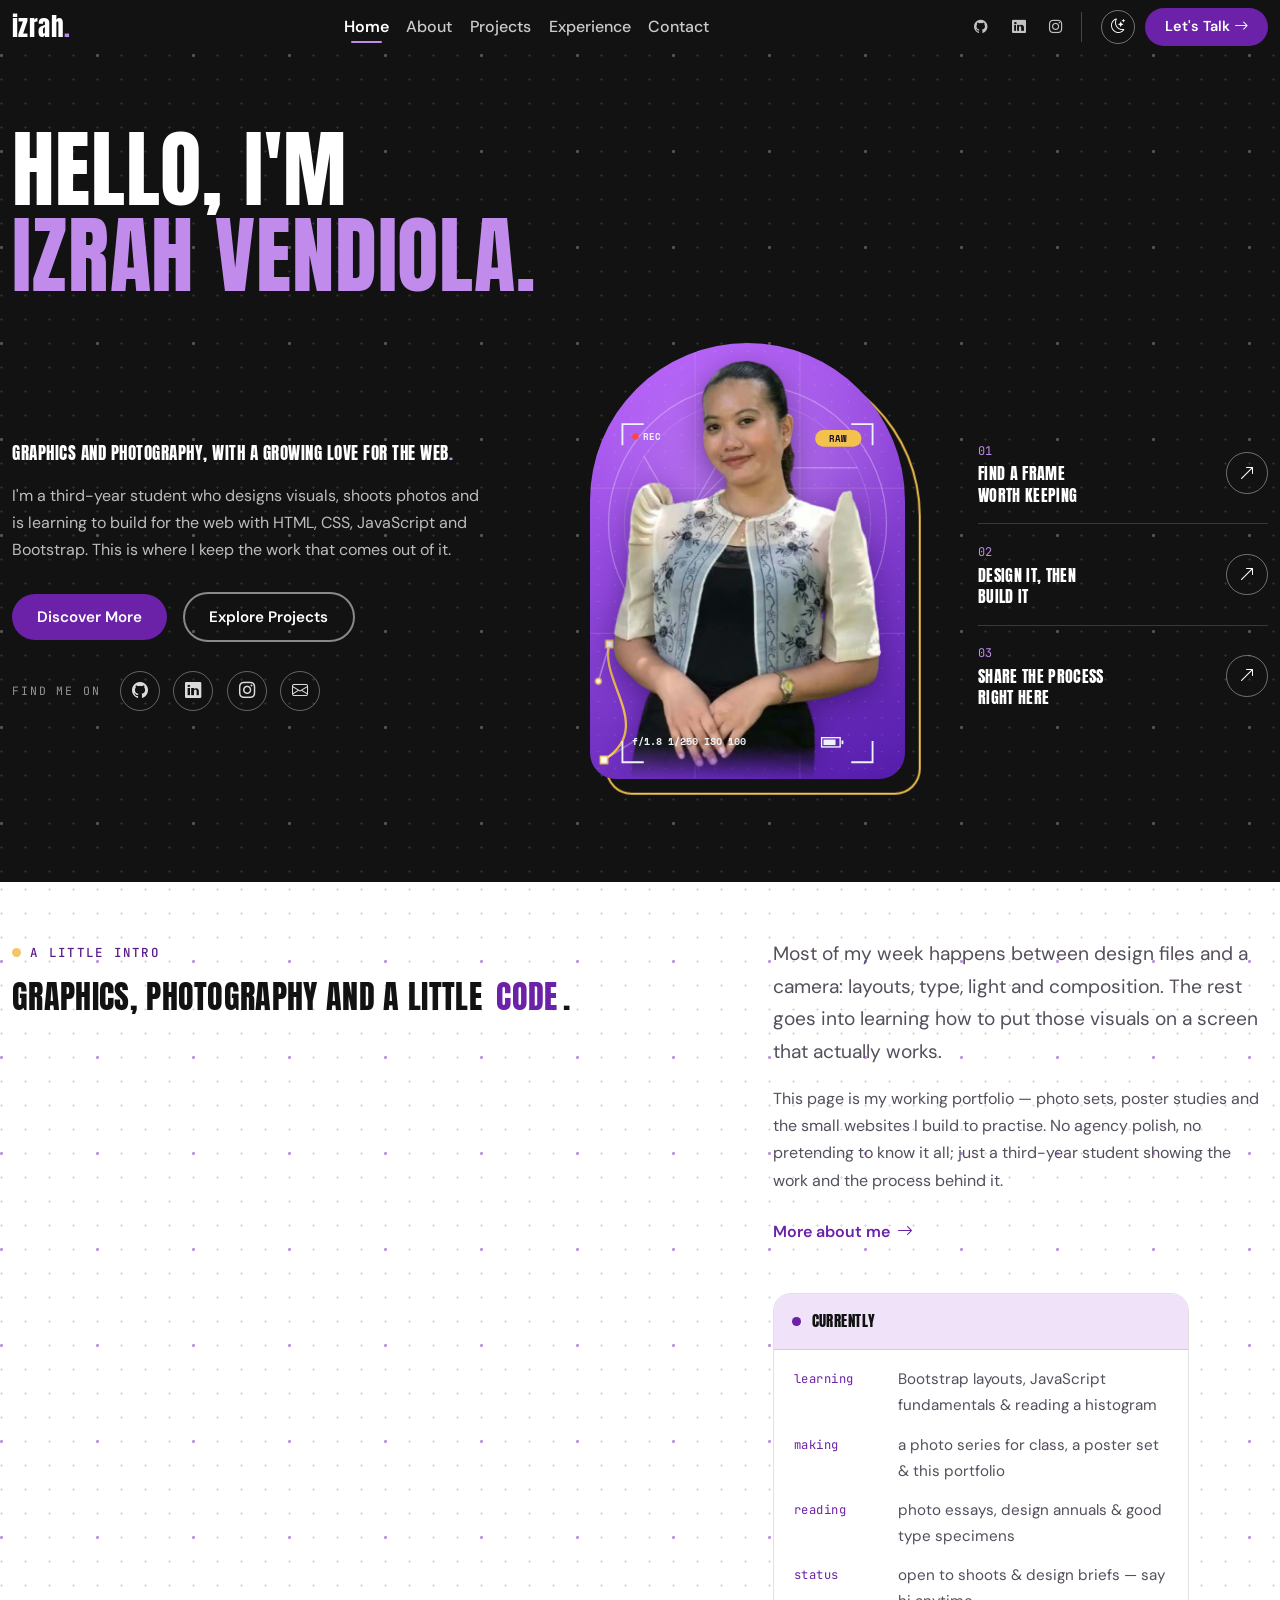
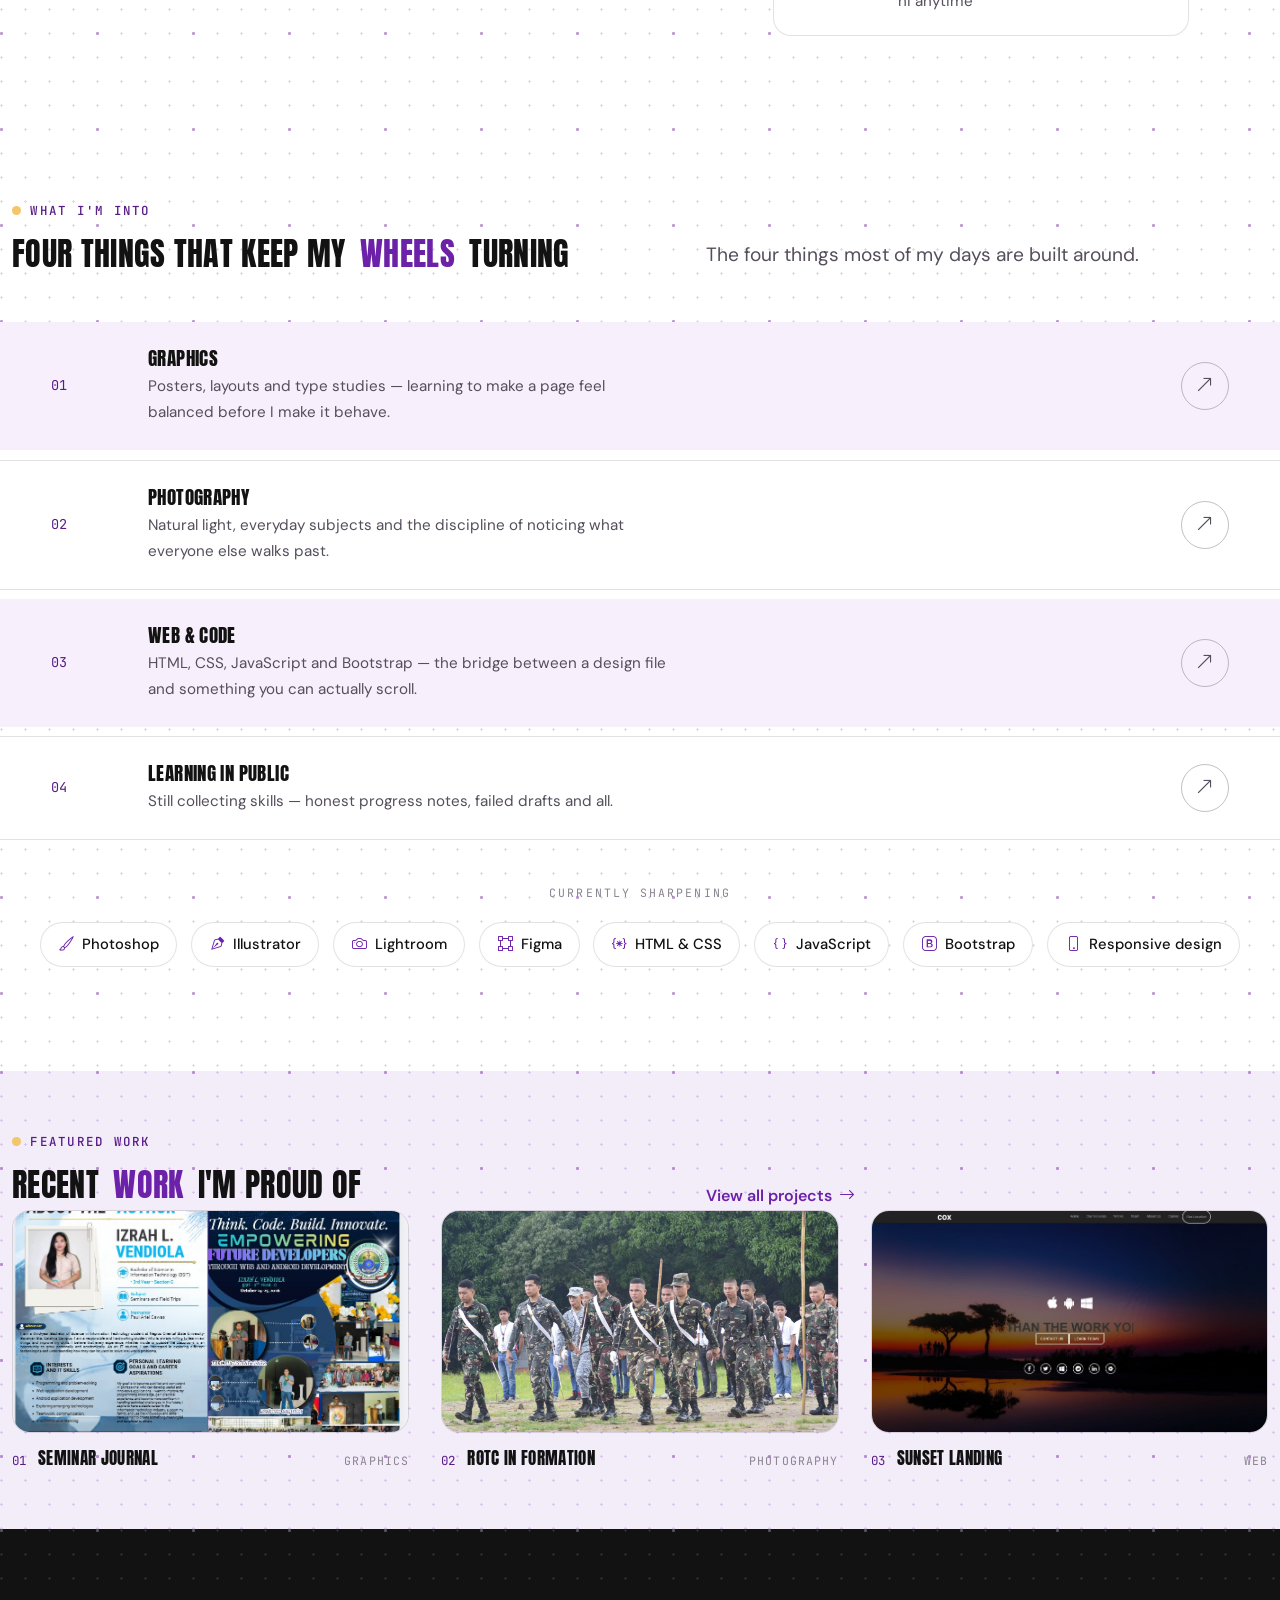
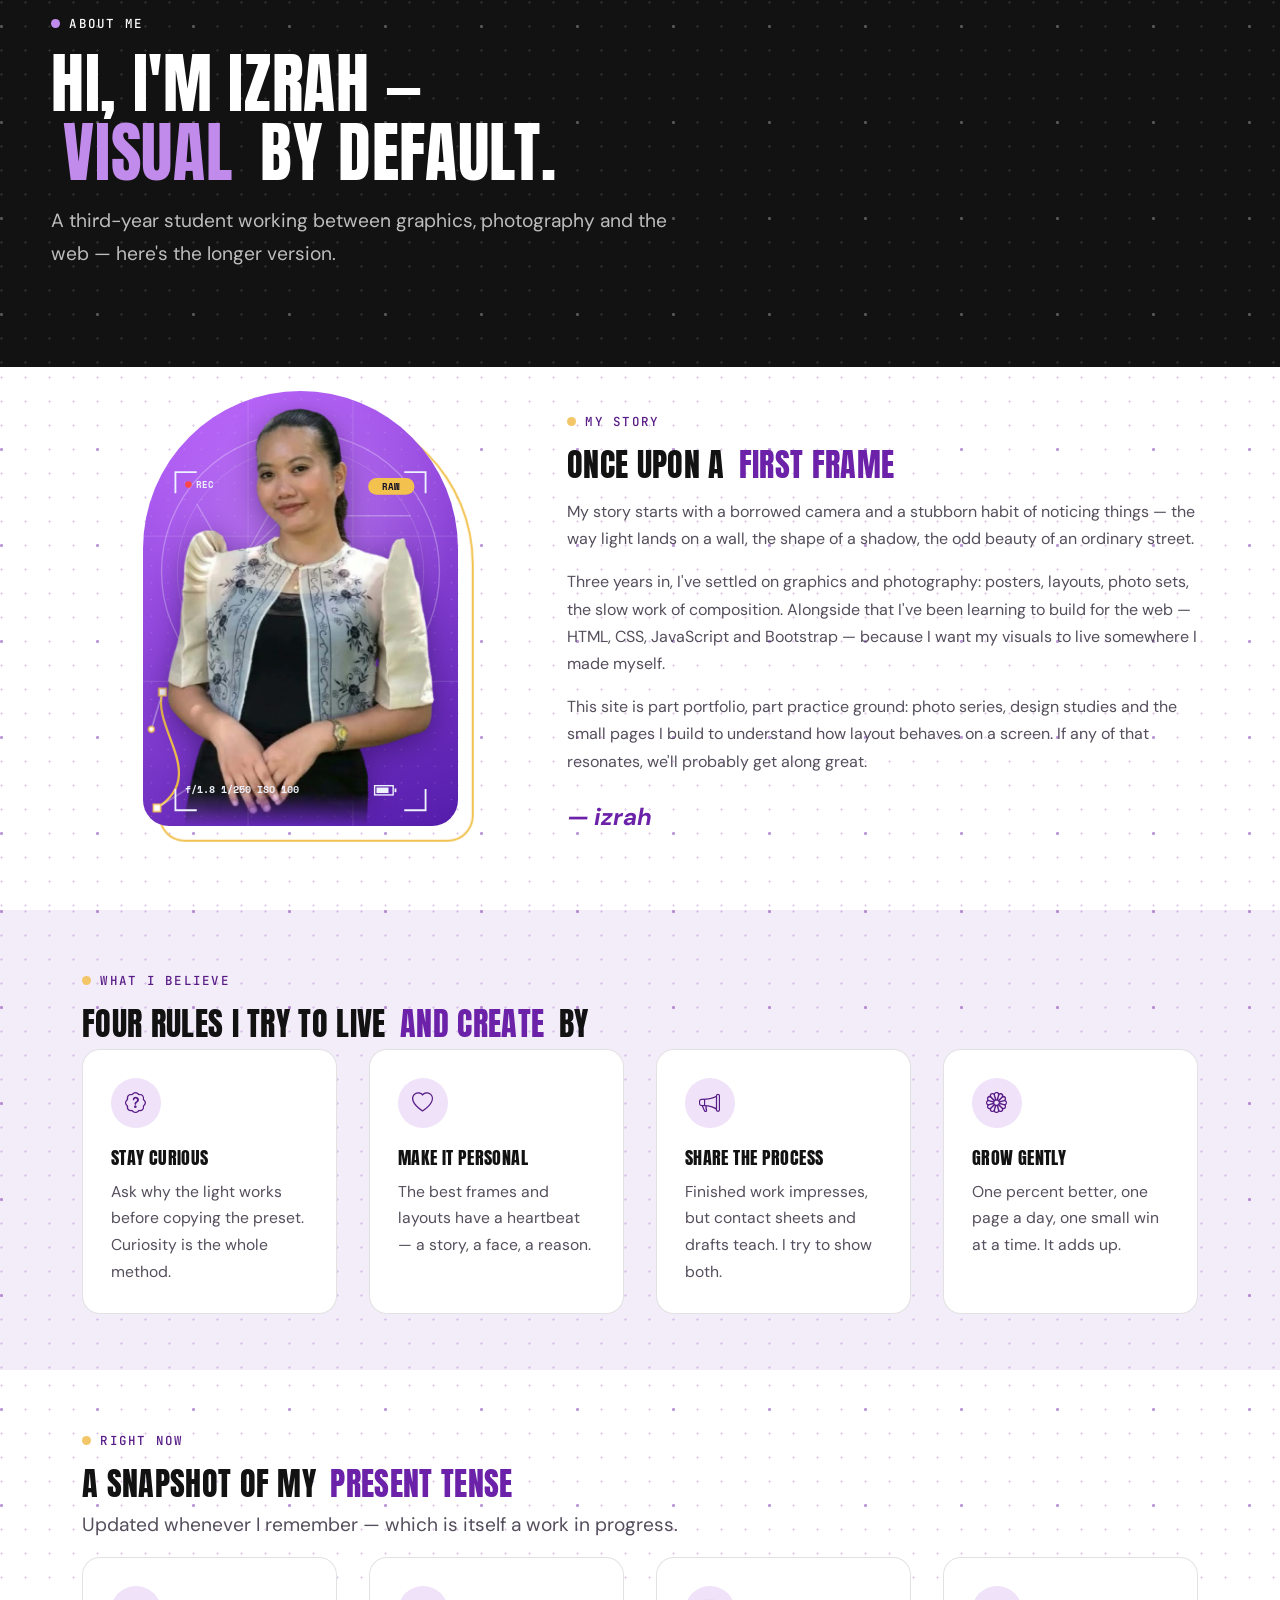
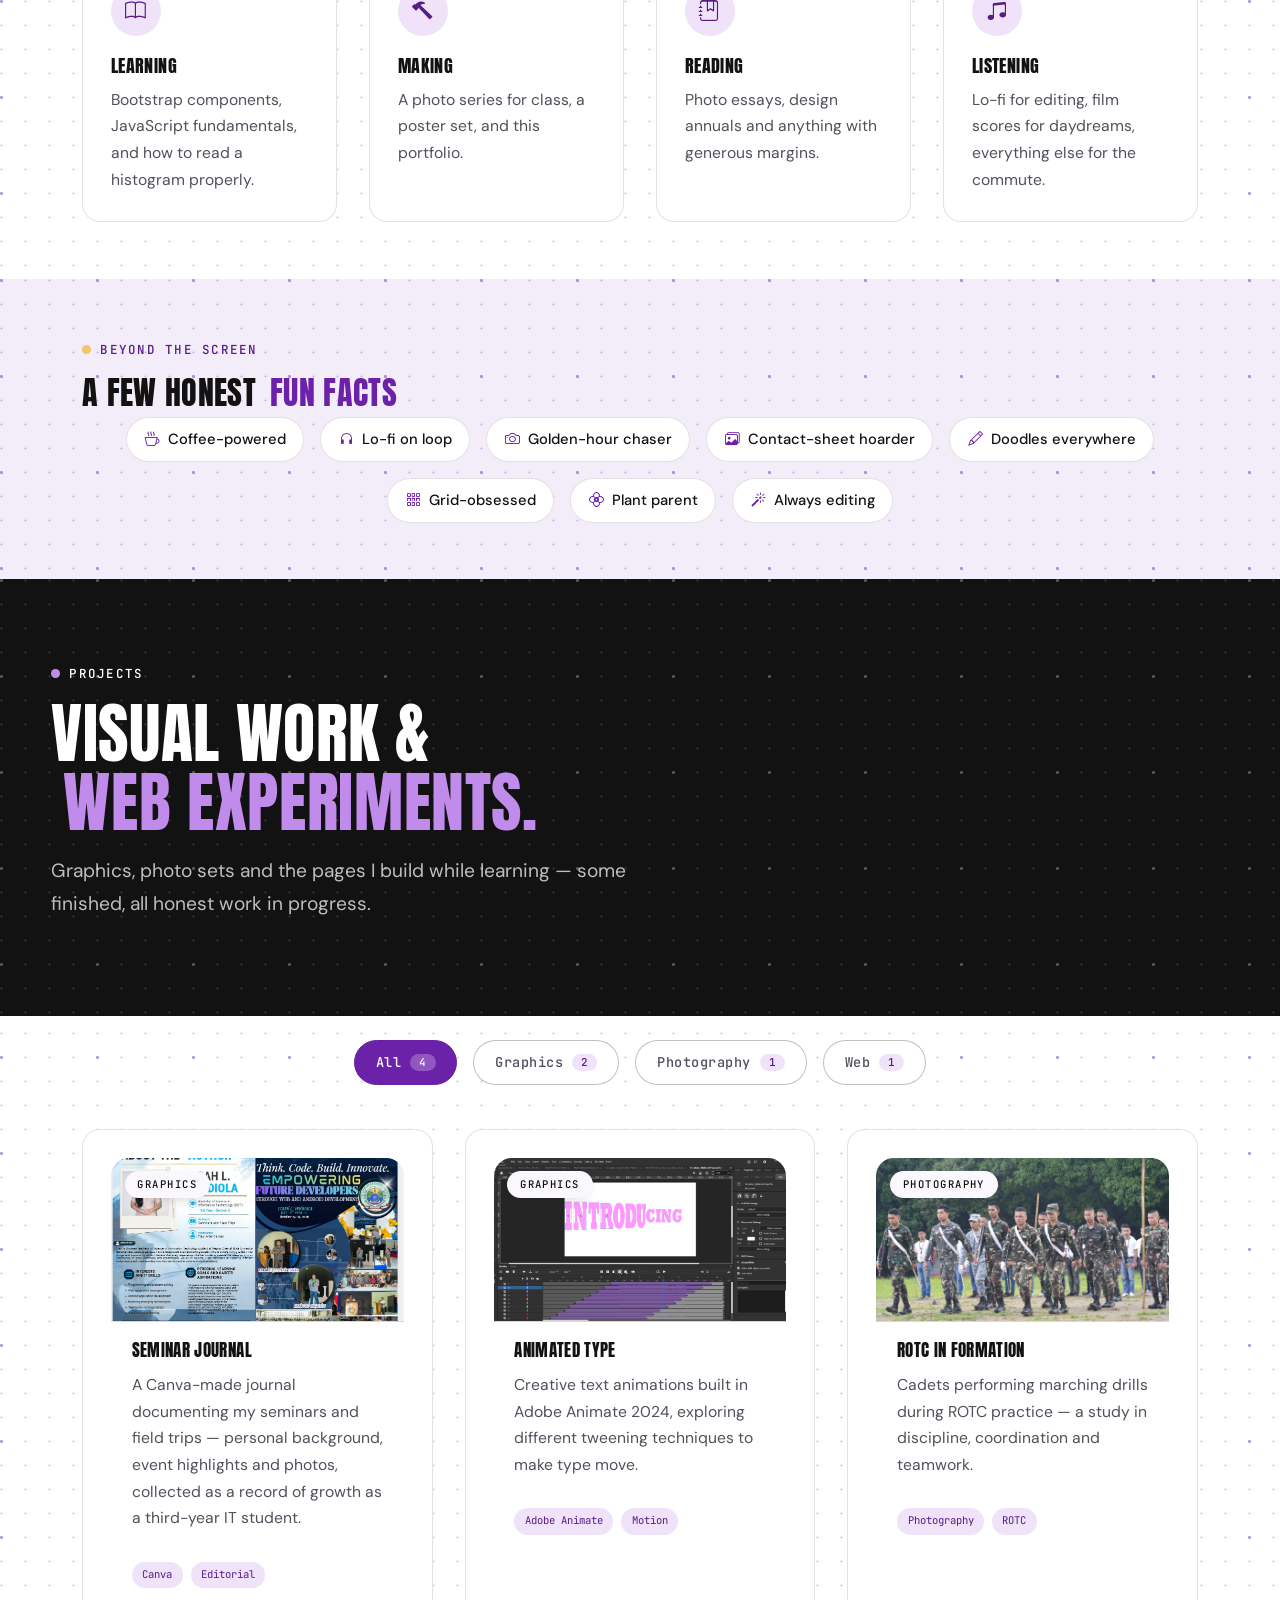
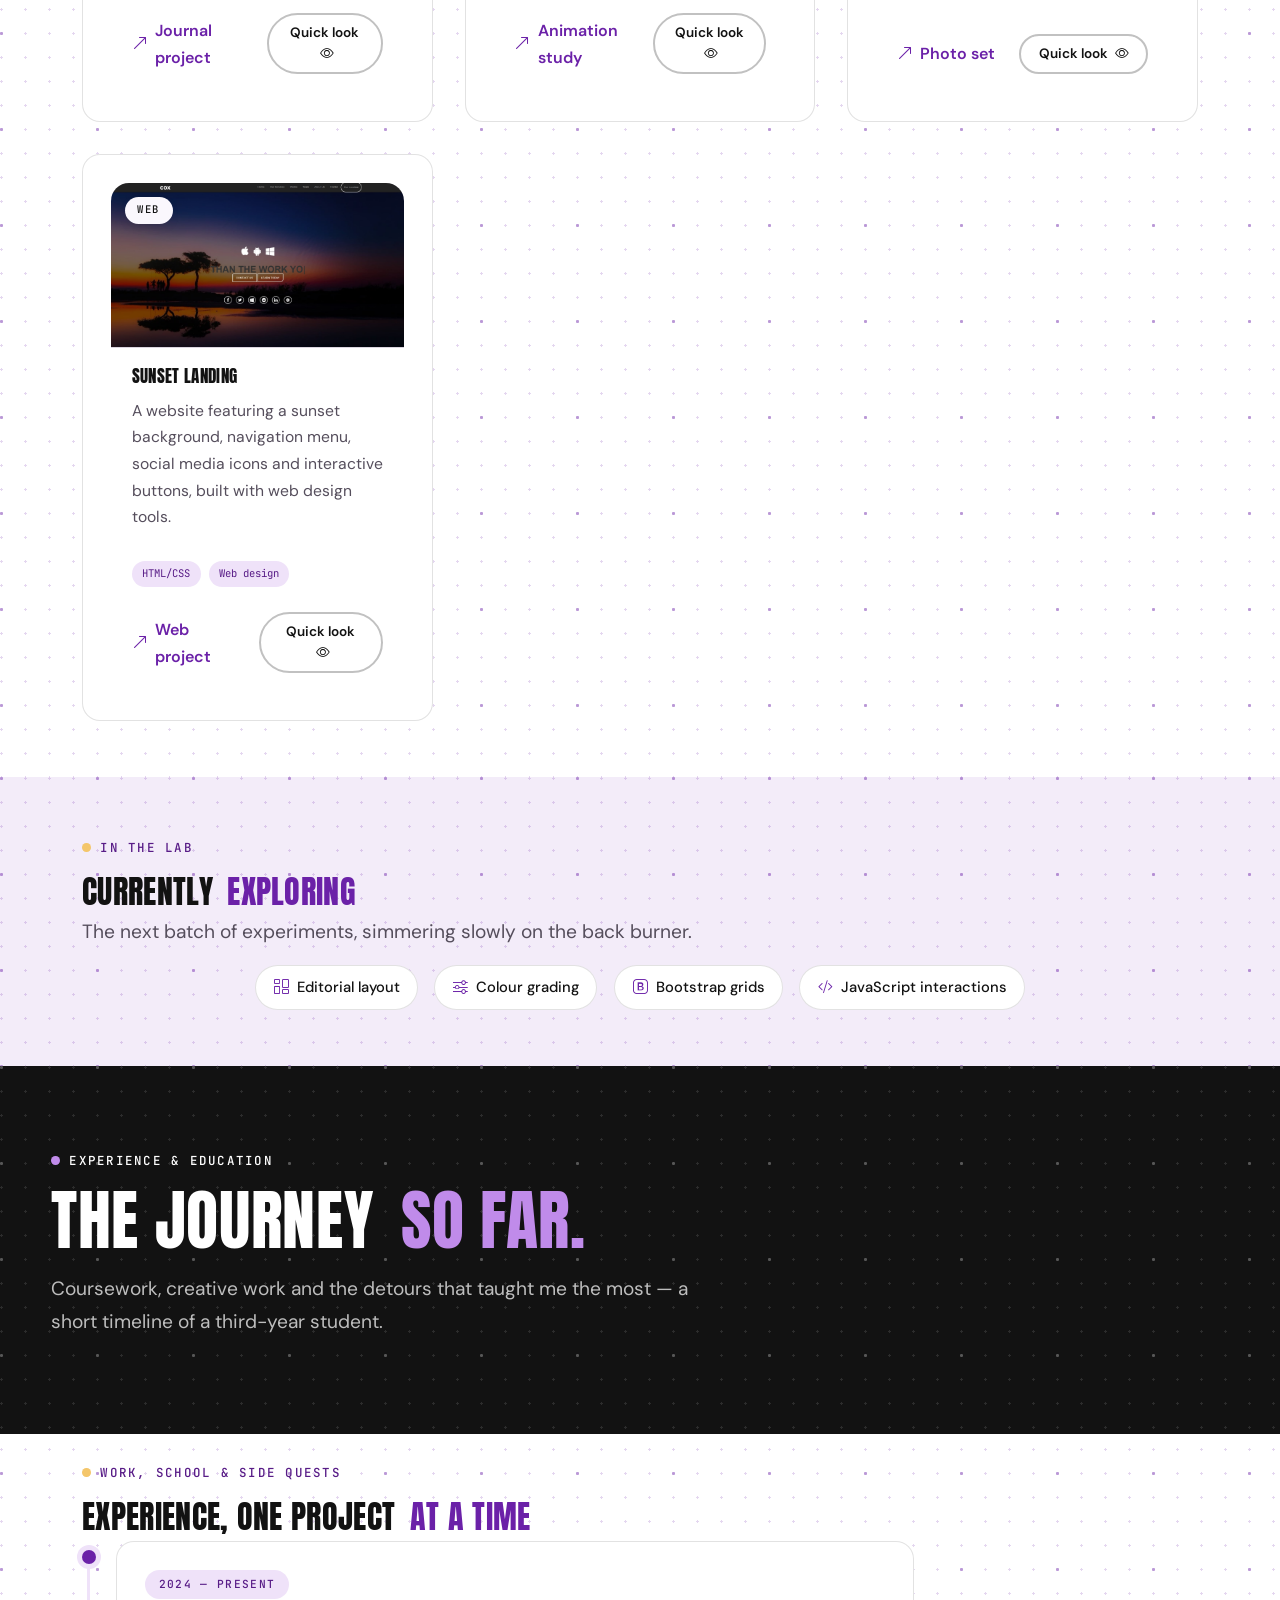
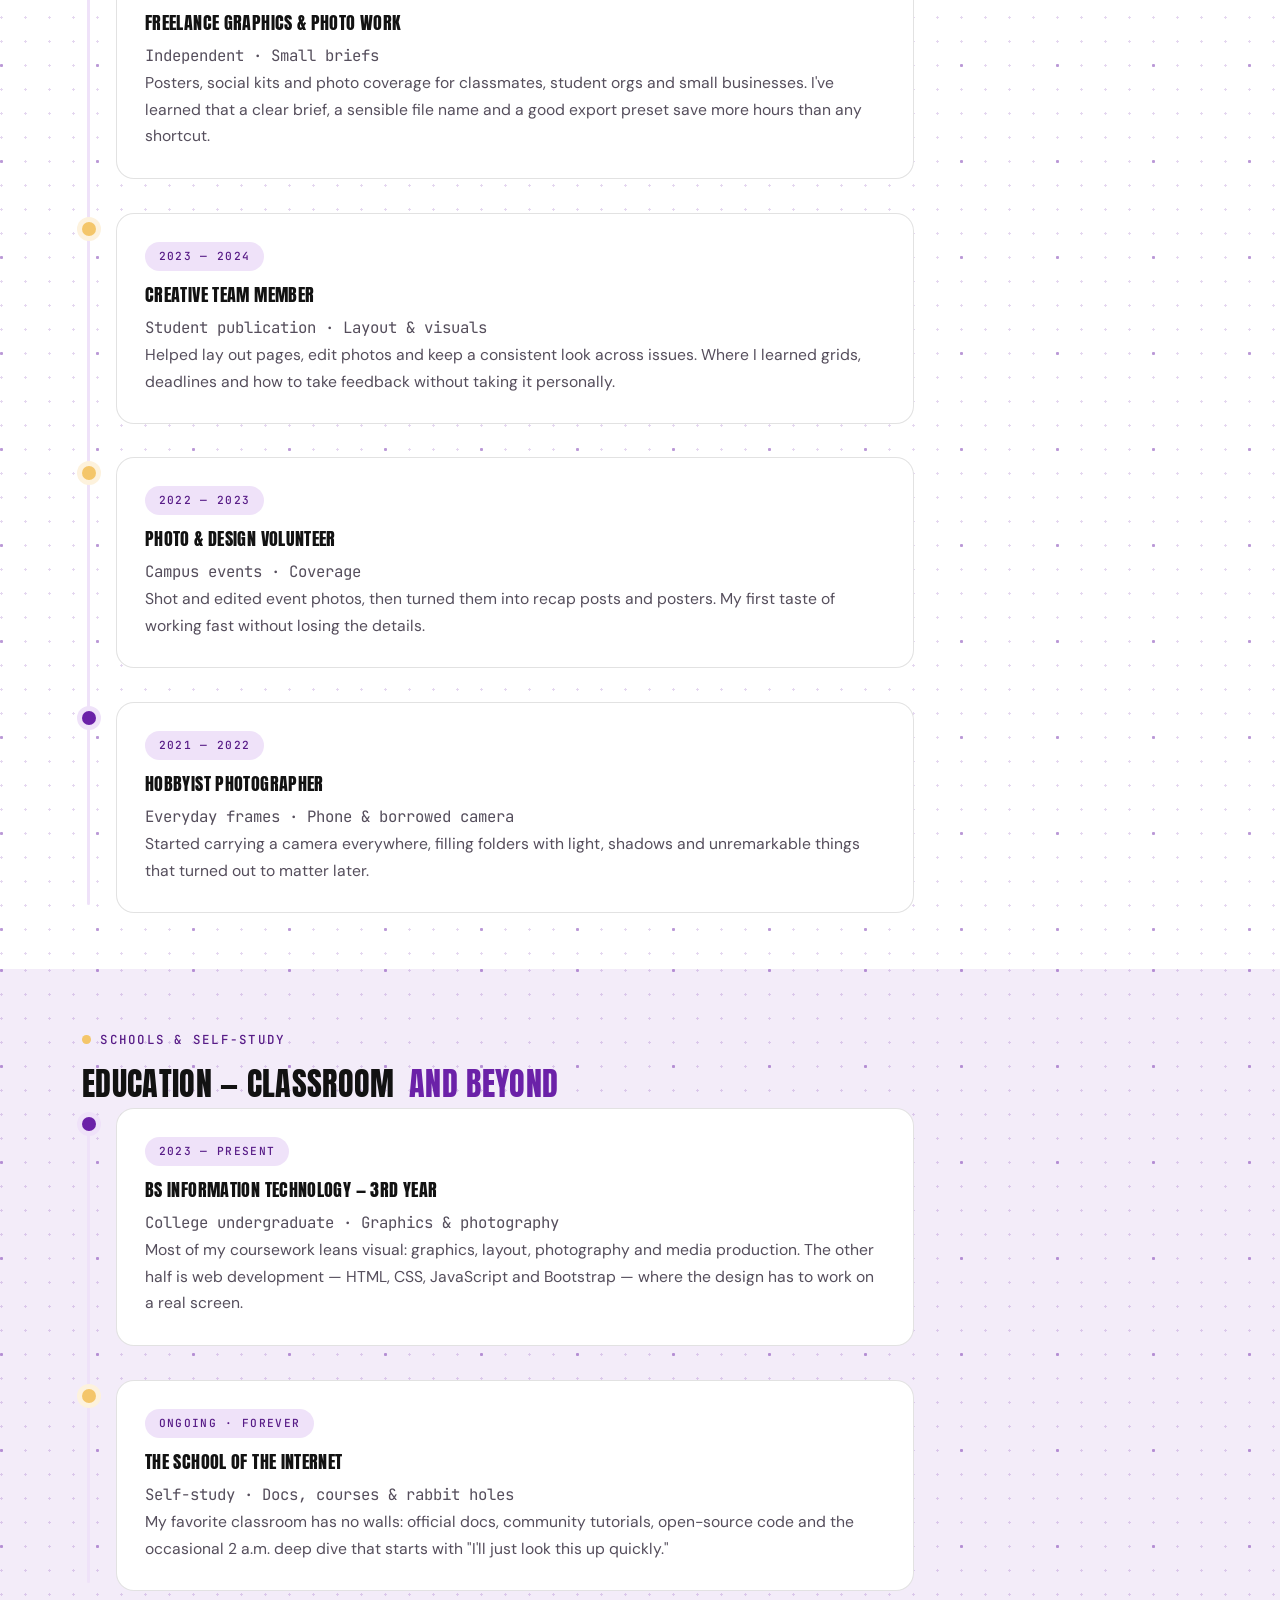
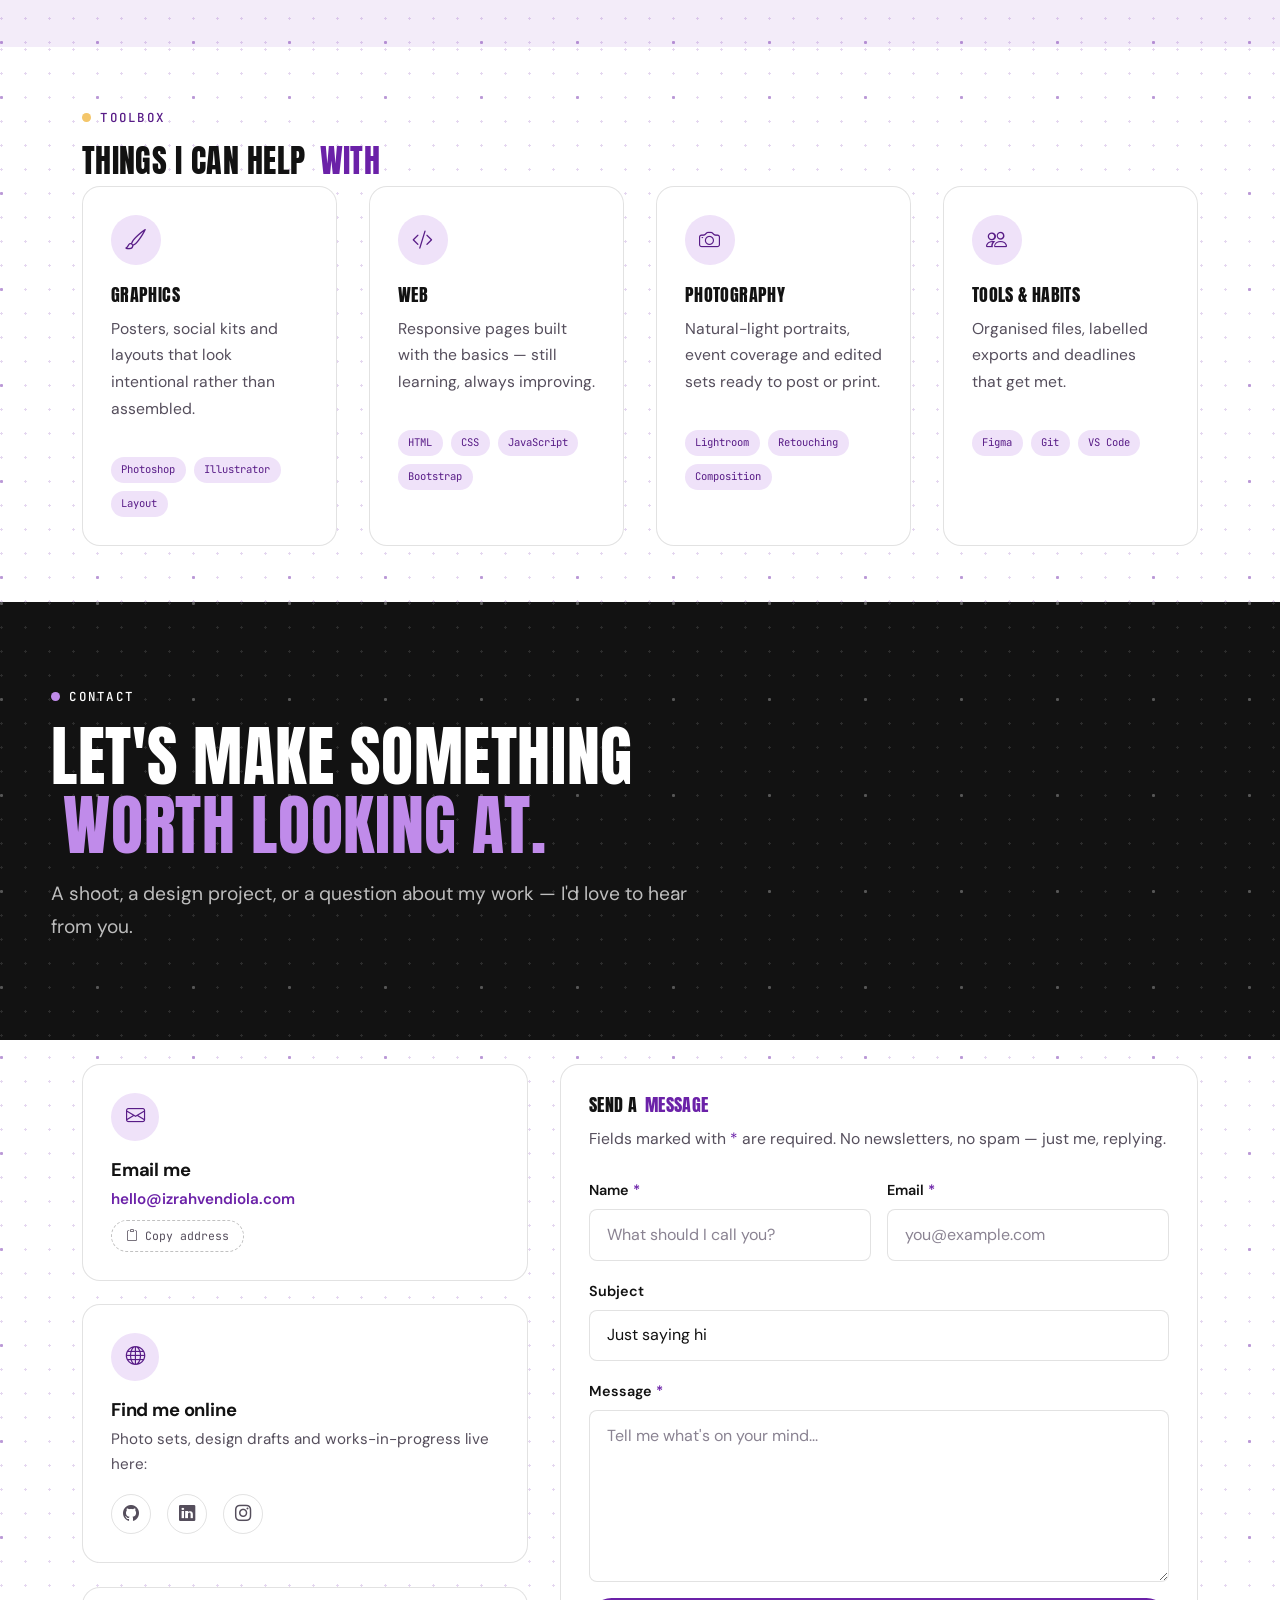
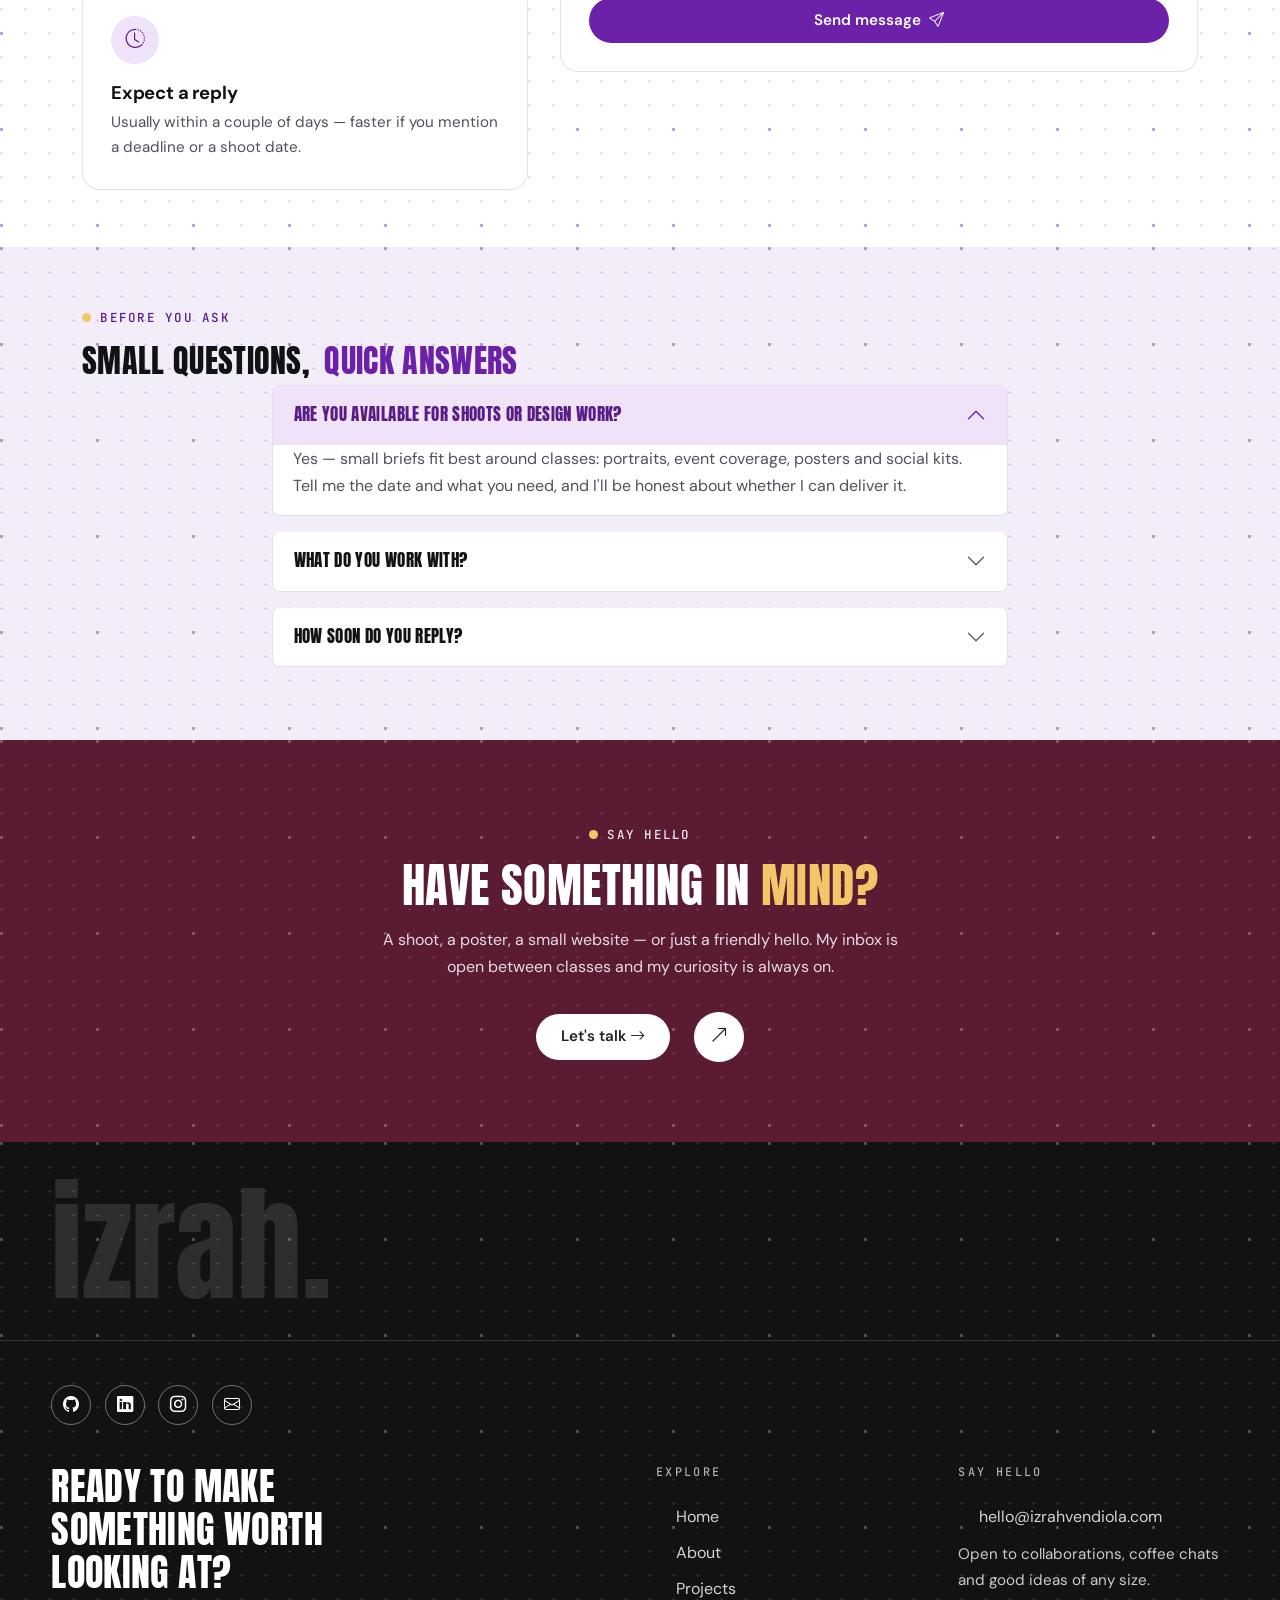
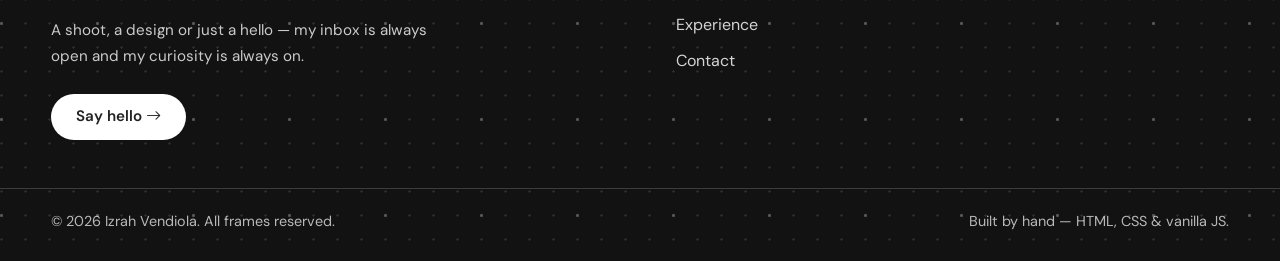
==== commit e464659e: "Add projects" ====
--- a/index.html
+++ b/index.html
@@ -386,31 +386,31 @@
           <div class="row g-4">
             <div class="col-md-4">
               <a class="project-tile" href="#p1">
-                <img src="assets/images/projects/project-1.svg" alt="Golden Hour — a photography series shot at sunset" loading="lazy" width="1200" height="900">
+                <img src="assets/images/projects/project-1.jpg" alt="Seminar Journal — a Canva-made journal of seminars and field trips" loading="lazy" width="877" height="605">
                 <span class="tile-bar">
                   <span class="tile-index">01</span>
-                  <span class="tile-name">Golden Hour</span>
+                  <span class="tile-name">Seminar Journal</span>
+                  <span class="tile-cat">Graphics</span>
+                </span>
+              </a>
+            </div>
+            <div class="col-md-4">
+              <a class="project-tile" href="#p3">
+                <img src="assets/images/projects/project-3/23f36ba5-5775-4278-8816-95293cbcf067.jpg" alt="ROTC cadets marching in formation during practice" loading="lazy" width="2560" height="1706">
+                <span class="tile-bar">
+                  <span class="tile-index">02</span>
+                  <span class="tile-name">ROTC in Formation</span>
                   <span class="tile-cat">Photography</span>
                 </span>
               </a>
             </div>
             <div class="col-md-4">
-              <a class="project-tile" href="#p2">
-                <img src="assets/images/projects/project-2.svg" alt="Type and Texture — a poster design series" loading="lazy" width="1200" height="900">
-                <span class="tile-bar">
-                  <span class="tile-index">02</span>
-                  <span class="tile-name">Type &amp; Texture</span>
-                  <span class="tile-cat">Graphics</span>
-                </span>
-              </a>
-            </div>
-            <div class="col-md-4">
-              <a class="project-tile" href="#p3">
-                <img src="assets/images/projects/project-3.svg" alt="Studio Portfolio — a responsive Bootstrap website" loading="lazy" width="1200" height="900">
+              <a class="project-tile" href="#p4">
+                <img src="assets/images/projects/project-4.jpg" alt="Sunset Landing — a landing page with a sunset background" loading="lazy" width="1887" height="900">
                 <span class="tile-bar">
                   <span class="tile-index">03</span>
-                  <span class="tile-name">Studio Portfolio</span>
-                  <span class="tile-cat">Website</span>
+                  <span class="tile-name">Sunset Landing</span>
+                  <span class="tile-cat">Web</span>
                 </span>
               </a>
             </div>
@@ -690,29 +690,29 @@
 
           <!-- Filters -->
           <div class="filter-bar" id="filterBar" role="group" aria-label="Filter projects by category">
-            <button class="filter-chip active" type="button" data-filter="all" aria-pressed="true">All <span class="filter-count">6</span></button>
+            <button class="filter-chip active" type="button" data-filter="all" aria-pressed="true">All <span class="filter-count">4</span></button>
             <button class="filter-chip" type="button" data-filter="graphics" aria-pressed="false">Graphics <span class="filter-count">2</span></button>
-            <button class="filter-chip" type="button" data-filter="photo" aria-pressed="false">Photography <span class="filter-count">2</span></button>
-            <button class="filter-chip" type="button" data-filter="web" aria-pressed="false">Web <span class="filter-count">2</span></button>
+            <button class="filter-chip" type="button" data-filter="photo" aria-pressed="false">Photography <span class="filter-count">1</span></button>
+            <button class="filter-chip" type="button" data-filter="web" aria-pressed="false">Web <span class="filter-count">1</span></button>
           </div>
 
           <div class="row g-4" id="projectGrid">
             <!-- 1 -->
-            <div class="col-md-6 col-lg-4 project-item" id="p1" data-category="photo">
+            <div class="col-md-6 col-lg-4 project-item" id="p1" data-category="graphics">
               <article class="card-x project-card">
                 <div class="card-media">
-                  <img src="assets/images/projects/project-1.svg" alt="Preview of the Golden Hour photo series" loading="lazy" width="1200" height="900">
-                  <span class="card-cat">Photography</span>
+                  <img src="assets/images/projects/project-1.jpg" alt="Cover of the Seminar Journal showing the author profile and seminar highlights" loading="lazy" width="877" height="605">
+                  <span class="card-cat">Graphics</span>
                 </div>
                 <div class="project-body">
-                  <h3 class="card-title">Golden Hour</h3>
-                  <p>A photo series chasing the twenty minutes before sunset — warm light, long shadows and the same street shot four ways.</p>
+                  <h3 class="card-title">Seminar Journal</h3>
+                  <p>A Canva-made journal documenting my seminars and field trips — personal background, event highlights and photos, collected as a record of growth as a third-year IT student.</p>
                   <div class="tag-row mb-2">
-                    <span class="tag-chip">Photography</span>
-                    <span class="tag-chip">Lightroom</span>
+                    <span class="tag-chip">Canva</span>
+                    <span class="tag-chip">Editorial</span>
                   </div>
                   <div class="project-actions">
-                    <a class="link-arrow" href="#p1"><i class="bi bi-arrow-up-right" aria-hidden="true"></i> Series in progress</a>
+                    <a class="link-arrow" href="#p1"><i class="bi bi-arrow-up-right" aria-hidden="true"></i> Journal project</a>
                     <button class="btn btn-ghost btn-sm" type="button" data-bs-toggle="modal" data-bs-target="#modal-p1">
                       Quick look <i class="bi bi-eye ms-1" aria-hidden="true"></i>
                     </button>
@@ -724,18 +724,18 @@
             <div class="col-md-6 col-lg-4 project-item" id="p2" data-category="graphics">
               <article class="card-x project-card">
                 <div class="card-media">
-                  <img src="assets/images/projects/project-2.svg" alt="Preview of the Type and Texture poster series" loading="lazy" width="1200" height="900">
+                  <img src="assets/images/projects/project-2.jpg" alt="Adobe Animate workspace with animated pink type on the stage" loading="lazy" width="1917" height="1017">
                   <span class="card-cat">Graphics</span>
                 </div>
                 <div class="project-body">
-                  <h3 class="card-title">Type &amp; Texture</h3>
-                  <p>A set of poster studies pairing heavy display type with paper texture, grain and a very small palette.</p>
+                  <h3 class="card-title">Animated Type</h3>
+                  <p>Creative text animations built in Adobe Animate 2024, exploring different tweening techniques to make type move.</p>
                   <div class="tag-row mb-2">
-                    <span class="tag-chip">Poster design</span>
-                    <span class="tag-chip">Illustrator</span>
+                    <span class="tag-chip">Adobe Animate</span>
+                    <span class="tag-chip">Motion</span>
                   </div>
                   <div class="project-actions">
-                    <a class="link-arrow" href="#p2"><i class="bi bi-arrow-up-right" aria-hidden="true"></i> Portfolio in progress</a>
+                    <a class="link-arrow" href="#p2"><i class="bi bi-arrow-up-right" aria-hidden="true"></i> Animation study</a>
                     <button class="btn btn-ghost btn-sm" type="button" data-bs-toggle="modal" data-bs-target="#modal-p2">
                       Quick look <i class="bi bi-eye ms-1" aria-hidden="true"></i>
                     </button>
@@ -744,21 +744,21 @@
               </article>
             </div>
             <!-- 3 -->
-            <div class="col-md-6 col-lg-4 project-item" id="p3" data-category="web">
+            <div class="col-md-6 col-lg-4 project-item" id="p3" data-category="photo">
               <article class="card-x project-card">
                 <div class="card-media">
-                  <img src="assets/images/projects/project-3.svg" alt="Preview of the Studio Portfolio website" loading="lazy" width="1200" height="900">
-                  <span class="card-cat">Website</span>
+                  <img src="assets/images/projects/project-3/23f36ba5-5775-4278-8816-95293cbcf067.jpg" alt="ROTC cadets in camouflage uniforms marching in formation" loading="lazy" width="2560" height="1706">
+                  <span class="card-cat">Photography</span>
                 </div>
                 <div class="project-body">
-                  <h3 class="card-title">Studio Portfolio</h3>
-                  <p>A responsive one-page portfolio built with Bootstrap 5 — my first project where the grid finally clicked.</p>
+                  <h3 class="card-title">ROTC in Formation</h3>
+                  <p>Cadets performing marching drills during ROTC practice — a study in discipline, coordination and teamwork.</p>
                   <div class="tag-row mb-2">
-                    <span class="tag-chip">Bootstrap</span>
-                    <span class="tag-chip">Responsive</span>
+                    <span class="tag-chip">Photography</span>
+                    <span class="tag-chip">ROTC</span>
                   </div>
                   <div class="project-actions">
-                    <a class="link-arrow" href="#p3"><i class="bi bi-arrow-up-right" aria-hidden="true"></i> Live soon</a>
+                    <a class="link-arrow" href="#p3"><i class="bi bi-arrow-up-right" aria-hidden="true"></i> Photo set</a>
                     <button class="btn btn-ghost btn-sm" type="button" data-bs-toggle="modal" data-bs-target="#modal-p3">
                       Quick look <i class="bi bi-eye ms-1" aria-hidden="true"></i>
                     </button>
@@ -767,68 +767,22 @@
               </article>
             </div>
             <!-- 4 -->
-            <div class="col-md-6 col-lg-4 project-item" id="p4" data-category="photo">
+            <div class="col-md-6 col-lg-4 project-item" id="p4" data-category="web">
               <article class="card-x project-card">
                 <div class="card-media">
-                  <img src="assets/images/projects/project-4.svg" alt="Preview of the Campus Frames photo essay" loading="lazy" width="1200" height="900">
-                  <span class="card-cat">Photography</span>
+                  <img src="assets/images/projects/project-4.jpg" alt="Sunset Landing page with a navigation menu, social icons and call-to-action buttons" loading="lazy" width="1887" height="900">
+                  <span class="card-cat">Web</span>
                 </div>
                 <div class="project-body">
-                  <h3 class="card-title">Campus Frames</h3>
-                  <p>A black-and-white photo essay about the quiet corners of campus — stairwells, empty chairs, late light.</p>
-                  <div class="tag-row mb-2">
-                    <span class="tag-chip">Photo essay</span>
-                    <span class="tag-chip">Lightroom</span>
-                  </div>
-                  <div class="project-actions">
-                    <a class="link-arrow" href="#p4"><i class="bi bi-arrow-up-right" aria-hidden="true"></i> Series in progress</a>
-                    <button class="btn btn-ghost btn-sm" type="button" data-bs-toggle="modal" data-bs-target="#modal-p4">
-                      Quick look <i class="bi bi-eye ms-1" aria-hidden="true"></i>
-                    </button>
-                  </div>
-                </div>
-              </article>
-            </div>
-            <!-- 5 -->
-            <div class="col-md-6 col-lg-4 project-item" id="p5" data-category="graphics">
-              <article class="card-x project-card">
-                <div class="card-media">
-                  <img src="assets/images/projects/project-5.svg" alt="Preview of the Brand Marks identity studies" loading="lazy" width="1200" height="900">
-                  <span class="card-cat">Graphics</span>
-                </div>
-                <div class="project-body">
-                  <h3 class="card-title">Brand Marks</h3>
-                  <p>Logo and identity sketches for imaginary small businesses — a bakery, a bike shop, a photo studio.</p>
-                  <div class="tag-row mb-2">
-                    <span class="tag-chip">Illustrator</span>
-                    <span class="tag-chip">Branding</span>
-                  </div>
-                  <div class="project-actions">
-                    <a class="link-arrow" href="#p5"><i class="bi bi-arrow-up-right" aria-hidden="true"></i> Portfolio in progress</a>
-                    <button class="btn btn-ghost btn-sm" type="button" data-bs-toggle="modal" data-bs-target="#modal-p5">
-                      Quick look <i class="bi bi-eye ms-1" aria-hidden="true"></i>
-                    </button>
-                  </div>
-                </div>
-              </article>
-            </div>
-            <!-- 6 -->
-            <div class="col-md-6 col-lg-4 project-item" id="p6" data-category="web">
-              <article class="card-x project-card">
-                <div class="card-media">
-                  <img src="assets/images/projects/project-6.svg" alt="Preview of the Landing Lab practice pages" loading="lazy" width="1200" height="900">
-                  <span class="card-cat">Website</span>
-                </div>
-                <div class="project-body">
-                  <h3 class="card-title">Landing Lab</h3>
-                  <p>Small landing pages built to practise HTML, CSS and JavaScript — layout, hover states and a form that works.</p>
+                  <h3 class="card-title">Sunset Landing</h3>
+                  <p>A website featuring a sunset background, navigation menu, social media icons and interactive buttons, built with web design tools.</p>
                   <div class="tag-row mb-2">
                     <span class="tag-chip">HTML/CSS</span>
-                    <span class="tag-chip">JavaScript</span>
+                    <span class="tag-chip">Web design</span>
                   </div>
                   <div class="project-actions">
-                    <a class="link-arrow" href="#p6"><i class="bi bi-arrow-up-right" aria-hidden="true"></i> Live soon</a>
-                    <button class="btn btn-ghost btn-sm" type="button" data-bs-toggle="modal" data-bs-target="#modal-p6">
+                    <a class="link-arrow" href="#p4"><i class="bi bi-arrow-up-right" aria-hidden="true"></i> Web project</a>
+                    <button class="btn btn-ghost btn-sm" type="button" data-bs-toggle="modal" data-bs-target="#modal-p4">
                       Quick look <i class="bi bi-eye ms-1" aria-hidden="true"></i>
                     </button>
                   </div>
@@ -1214,22 +1168,21 @@
     <div class="modal fade" id="modal-p1" tabindex="-1" aria-labelledby="modal-p1-title" aria-hidden="true">
       <div class="modal-dialog modal-dialog-centered modal-lg">
         <div class="modal-content">
-          <img class="modal-media" src="assets/images/projects/project-1.svg" alt="Golden Hour preview" loading="lazy">
+          <img class="modal-media modal-media-contain" src="assets/images/projects/project-1.jpg" alt="Seminar Journal cover with author profile and seminar highlights" loading="lazy">
           <div class="modal-header">
-            <h2 class="modal-title h4" id="modal-p1-title">Golden Hour</h2>
+            <h2 class="modal-title h4" id="modal-p1-title">Seminar Journal</h2>
             <button type="button" class="btn-close" data-bs-dismiss="modal" aria-label="Close"></button>
           </div>
           <div class="modal-body">
-            <p class="text-soft">A photo series shot in the twenty minutes before sunset,
-            when the light turns warm and the shadows get long. One street, four evenings,
-            four very different frames.</p>
-            <p class="text-soft">Shot handheld, edited in Lightroom, then cut down from about
-            three hundred attempts. The lesson was less about camera settings and more about
-            waiting for the light instead of chasing it.</p>
+            <p class="text-soft">A journal created in Canva to showcase my experiences and learnings
+            from our seminars and field trips. It includes my personal background plus highlights of
+            the seminar through photos and event details.</p>
+            <p class="text-soft">More than a record of attendance, it collects the experiences,
+            challenges and growth that come with being a third-year IT student.</p>
             <div class="tag-row mt-3">
-              <span class="tag-chip">Photography</span>
-              <span class="tag-chip">Lightroom</span>
-              <span class="tag-chip">Series</span>
+              <span class="tag-chip">Canva</span>
+              <span class="tag-chip">Editorial</span>
+              <span class="tag-chip">Digital journal</span>
             </div>
           </div>
           <div class="modal-footer">
@@ -1242,21 +1195,21 @@
     <div class="modal fade" id="modal-p2" tabindex="-1" aria-labelledby="modal-p2-title" aria-hidden="true">
       <div class="modal-dialog modal-dialog-centered modal-lg">
         <div class="modal-content">
-          <img class="modal-media" src="assets/images/projects/project-2.svg" alt="Type and Texture preview" loading="lazy">
+          <img class="modal-media" src="assets/images/projects/project-2.jpg" alt="Adobe Animate 2024 workspace showing the word Introducing animated in pink" loading="lazy">
           <div class="modal-header">
-            <h2 class="modal-title h4" id="modal-p2-title">Type &amp; Texture</h2>
+            <h2 class="modal-title h4" id="modal-p2-title">Animated Type</h2>
             <button type="button" class="btn-close" data-bs-dismiss="modal" aria-label="Close"></button>
           </div>
           <div class="modal-body">
-            <p class="text-soft">A set of poster studies pairing heavy display type with paper
-            texture, grain and a deliberately tiny palette.</p>
-            <p class="text-soft">Each poster starts as a rough thumbnail and ends as a colour
-            study. The point isn't the final print — it's learning how much a layout can say
-            before a single photo is added.</p>
+            <p class="text-soft">Created in Adobe Animate 2024, this project features creative
+            text animations using different tweening techniques.</p>
+            <p class="text-soft">Each exercise explores a different way of moving type — from
+            simple motion tweens to stepped, frame-by-frame transitions — while keeping the
+            words readable.</p>
             <div class="tag-row mt-3">
-              <span class="tag-chip">Illustrator</span>
-              <span class="tag-chip">Poster design</span>
-              <span class="tag-chip">Typography</span>
+              <span class="tag-chip">Adobe Animate</span>
+              <span class="tag-chip">Motion</span>
+              <span class="tag-chip">Tweening</span>
             </div>
           </div>
           <div class="modal-footer">
@@ -1269,22 +1222,38 @@
     <div class="modal fade" id="modal-p3" tabindex="-1" aria-labelledby="modal-p3-title" aria-hidden="true">
       <div class="modal-dialog modal-dialog-centered modal-lg">
         <div class="modal-content">
-          <img class="modal-media" src="assets/images/projects/project-3.svg" alt="Studio Portfolio preview" loading="lazy">
+          <img class="modal-media" src="assets/images/projects/project-3/23f36ba5-5775-4278-8816-95293cbcf067.jpg" alt="ROTC cadets in camouflage uniforms marching in formation" loading="lazy">
           <div class="modal-header">
-            <h2 class="modal-title h4" id="modal-p3-title">Studio Portfolio</h2>
+            <h2 class="modal-title h4" id="modal-p3-title">ROTC in Formation</h2>
             <button type="button" class="btn-close" data-bs-dismiss="modal" aria-label="Close"></button>
           </div>
           <div class="modal-body">
-            <p class="text-soft">A responsive one-page portfolio built from scratch with
-            Bootstrap 5 — the first project where I stopped fighting the grid and started
-            using it.</p>
-            <p class="text-soft">Cards, modals, a filter bar and a dark header, all assembled
-            from components and then styled until they felt like mine. This site grew out of
-            the same experiments.</p>
+            <p class="text-soft">These photos were taken during our ROTC practice, showing cadets
+            performing marching drills and practicing discipline, coordination and teamwork.</p>
+            <p class="text-soft">The set follows the drills from the field — formation marching,
+            rifle exercises and the flag ceremony — and captures the focus that comes with moving
+            as one unit.</p>
+            <div class="modal-gallery mt-3">
+              <a href="assets/images/projects/project-3/369bf485-1ac2-4ce4-a1f3-ce2266c01e31.jpg" target="_blank" rel="noopener">
+                <img src="assets/images/projects/project-3/369bf485-1ac2-4ce4-a1f3-ce2266c01e31.jpg" alt="Air Force cadets marching with rifles during ROTC practice" loading="lazy">
+              </a>
+              <a href="assets/images/projects/project-3/84faadb8-0621-4b76-95b0-469a18c77042.jpg" target="_blank" rel="noopener">
+                <img src="assets/images/projects/project-3/84faadb8-0621-4b76-95b0-469a18c77042.jpg" alt="Cadets in white shirts marching in step" loading="lazy">
+              </a>
+              <a href="assets/images/projects/project-3/947a9b14-8306-4dc0-8ffc-0987ed7b0f18.jpg" target="_blank" rel="noopener">
+                <img src="assets/images/projects/project-3/947a9b14-8306-4dc0-8ffc-0987ed7b0f18.jpg" alt="Cadets in camouflage uniforms stepping in time" loading="lazy">
+              </a>
+              <a href="assets/images/projects/project-3/c4e3555b-beda-4cf2-adf1-7041de02383b.jpg" target="_blank" rel="noopener">
+                <img src="assets/images/projects/project-3/c4e3555b-beda-4cf2-adf1-7041de02383b.jpg" alt="Cadets marching with rifles across the field" loading="lazy">
+              </a>
+              <a href="assets/images/projects/project-3/e5356a6b-a83d-44b3-8c7a-0e21439406d5.jpg" target="_blank" rel="noopener">
+                <img src="assets/images/projects/project-3/e5356a6b-a83d-44b3-8c7a-0e21439406d5.jpg" alt="Flag-raising ceremony during ROTC practice" loading="lazy">
+              </a>
+            </div>
             <div class="tag-row mt-3">
-              <span class="tag-chip">Bootstrap</span>
-              <span class="tag-chip">HTML/CSS</span>
-              <span class="tag-chip">Responsive</span>
+              <span class="tag-chip">Photography</span>
+              <span class="tag-chip">ROTC</span>
+              <span class="tag-chip">Teamwork</span>
             </div>
           </div>
           <div class="modal-footer">
@@ -1297,76 +1266,21 @@
     <div class="modal fade" id="modal-p4" tabindex="-1" aria-labelledby="modal-p4-title" aria-hidden="true">
       <div class="modal-dialog modal-dialog-centered modal-lg">
         <div class="modal-content">
-          <img class="modal-media" src="assets/images/projects/project-4.svg" alt="Campus Frames preview" loading="lazy">
+          <img class="modal-media" src="assets/images/projects/project-4.jpg" alt="Sunset Landing page with a navigation menu, social icons and call-to-action buttons" loading="lazy">
           <div class="modal-header">
-            <h2 class="modal-title h4" id="modal-p4-title">Campus Frames</h2>
+            <h2 class="modal-title h4" id="modal-p4-title">Sunset Landing</h2>
             <button type="button" class="btn-close" data-bs-dismiss="modal" aria-label="Close"></button>
           </div>
           <div class="modal-body">
-            <p class="text-soft">A black-and-white photo essay about the quiet corners of
-            campus: stairwells, empty chairs and late-afternoon windows nobody photographs.</p>
-            <p class="text-soft">Shot over three weeks between classes, then edited for
-            contrast rather than clarity. It taught me that a photo essay needs a rhythm,
-            not just a theme.</p>
+            <p class="text-soft">A website featuring a sunset background, navigation menu, social
+            media icons and interactive buttons, created using web design tools.</p>
+            <p class="text-soft">The page pairs a full-bleed sunset photograph with a slim top
+            navigation, a centred call to action and a row of social links to practise layout,
+            spacing and hover states.</p>
             <div class="tag-row mt-3">
-              <span class="tag-chip">Photography</span>
-              <span class="tag-chip">Black &amp; white</span>
-              <span class="tag-chip">Photo essay</span>
-            </div>
-          </div>
-          <div class="modal-footer">
-            <a class="btn btn-accent" href="#contact">Ask me about it <i class="bi bi-arrow-right" aria-hidden="true"></i></a>
-          </div>
-        </div>
-      </div>
-    </div>
-
-    <div class="modal fade" id="modal-p5" tabindex="-1" aria-labelledby="modal-p5-title" aria-hidden="true">
-      <div class="modal-dialog modal-dialog-centered modal-lg">
-        <div class="modal-content">
-          <img class="modal-media" src="assets/images/projects/project-5.svg" alt="Brand Marks preview" loading="lazy">
-          <div class="modal-header">
-            <h2 class="modal-title h4" id="modal-p5-title">Brand Marks</h2>
-            <button type="button" class="btn-close" data-bs-dismiss="modal" aria-label="Close"></button>
-          </div>
-          <div class="modal-body">
-            <p class="text-soft">Logo and identity sketches for imaginary small businesses —
-            a bakery, a bike shop, a photo studio.</p>
-            <p class="text-soft">Each set explores one idea across a wordmark, a monogram and
-            a simple badge, mostly to practise restraint: how little can a mark get away with
-            and still feel like a place?</p>
-            <div class="tag-row mt-3">
-              <span class="tag-chip">Illustrator</span>
-              <span class="tag-chip">Branding</span>
-              <span class="tag-chip">Logo studies</span>
-            </div>
-          </div>
-          <div class="modal-footer">
-            <a class="btn btn-accent" href="#contact">Ask me about it <i class="bi bi-arrow-right" aria-hidden="true"></i></a>
-          </div>
-        </div>
-      </div>
-    </div>
-
-    <div class="modal fade" id="modal-p6" tabindex="-1" aria-labelledby="modal-p6-title" aria-hidden="true">
-      <div class="modal-dialog modal-dialog-centered modal-lg">
-        <div class="modal-content">
-          <img class="modal-media" src="assets/images/projects/project-6.svg" alt="Landing Lab preview" loading="lazy">
-          <div class="modal-header">
-            <h2 class="modal-title h4" id="modal-p6-title">Landing Lab</h2>
-            <button type="button" class="btn-close" data-bs-dismiss="modal" aria-label="Close"></button>
-          </div>
-          <div class="modal-body">
-            <p class="text-soft">Small landing pages built to practise the fundamentals:
-            layout with Flexbox and Bootstrap, hover states that feel right, a form that
-            actually validates.</p>
-            <p class="text-soft">Each page takes one idea from a design I admire and rebuilds
-            it from scratch. Nothing shipped, everything learned — though a couple of them
-            are close to live.</p>
-            <div class="tag-row mt-3">
+              <span class="tag-chip">Web design</span>
               <span class="tag-chip">HTML/CSS</span>
-              <span class="tag-chip">JavaScript</span>
-              <span class="tag-chip">Bootstrap</span>
+              <span class="tag-chip">Navigation</span>
             </div>
           </div>
           <div class="modal-footer">
--- a/assets/css/style.css
+++ b/assets/css/style.css
@@ -2070,6 +2070,45 @@
   display: block;
 }
 
+/* Show the full artwork instead of cropping it */
+.modal-media-contain {
+  aspect-ratio: auto;
+  max-height: 62vh;
+  object-fit: contain;
+  background: var(--clr-surface-2);
+}
+
+.modal-gallery {
+  display: grid;
+  grid-template-columns: repeat(3, minmax(0, 1fr));
+  gap: 0.5rem;
+}
+
+.modal-gallery a {
+  display: block;
+  overflow: hidden;
+  border-radius: var(--radius-sm);
+}
+
+.modal-gallery img {
+  width: 100%;
+  aspect-ratio: 4 / 3;
+  object-fit: cover;
+  display: block;
+  transition: transform 0.4s var(--ease-out);
+}
+
+.modal-gallery a:hover img,
+.modal-gallery a:focus-visible img {
+  transform: scale(1.05);
+}
+
+@media (max-width: 575.98px) {
+  .modal-gallery {
+    grid-template-columns: repeat(2, minmax(0, 1fr));
+  }
+}
+
 .btn-close {
   filter: none;
 }
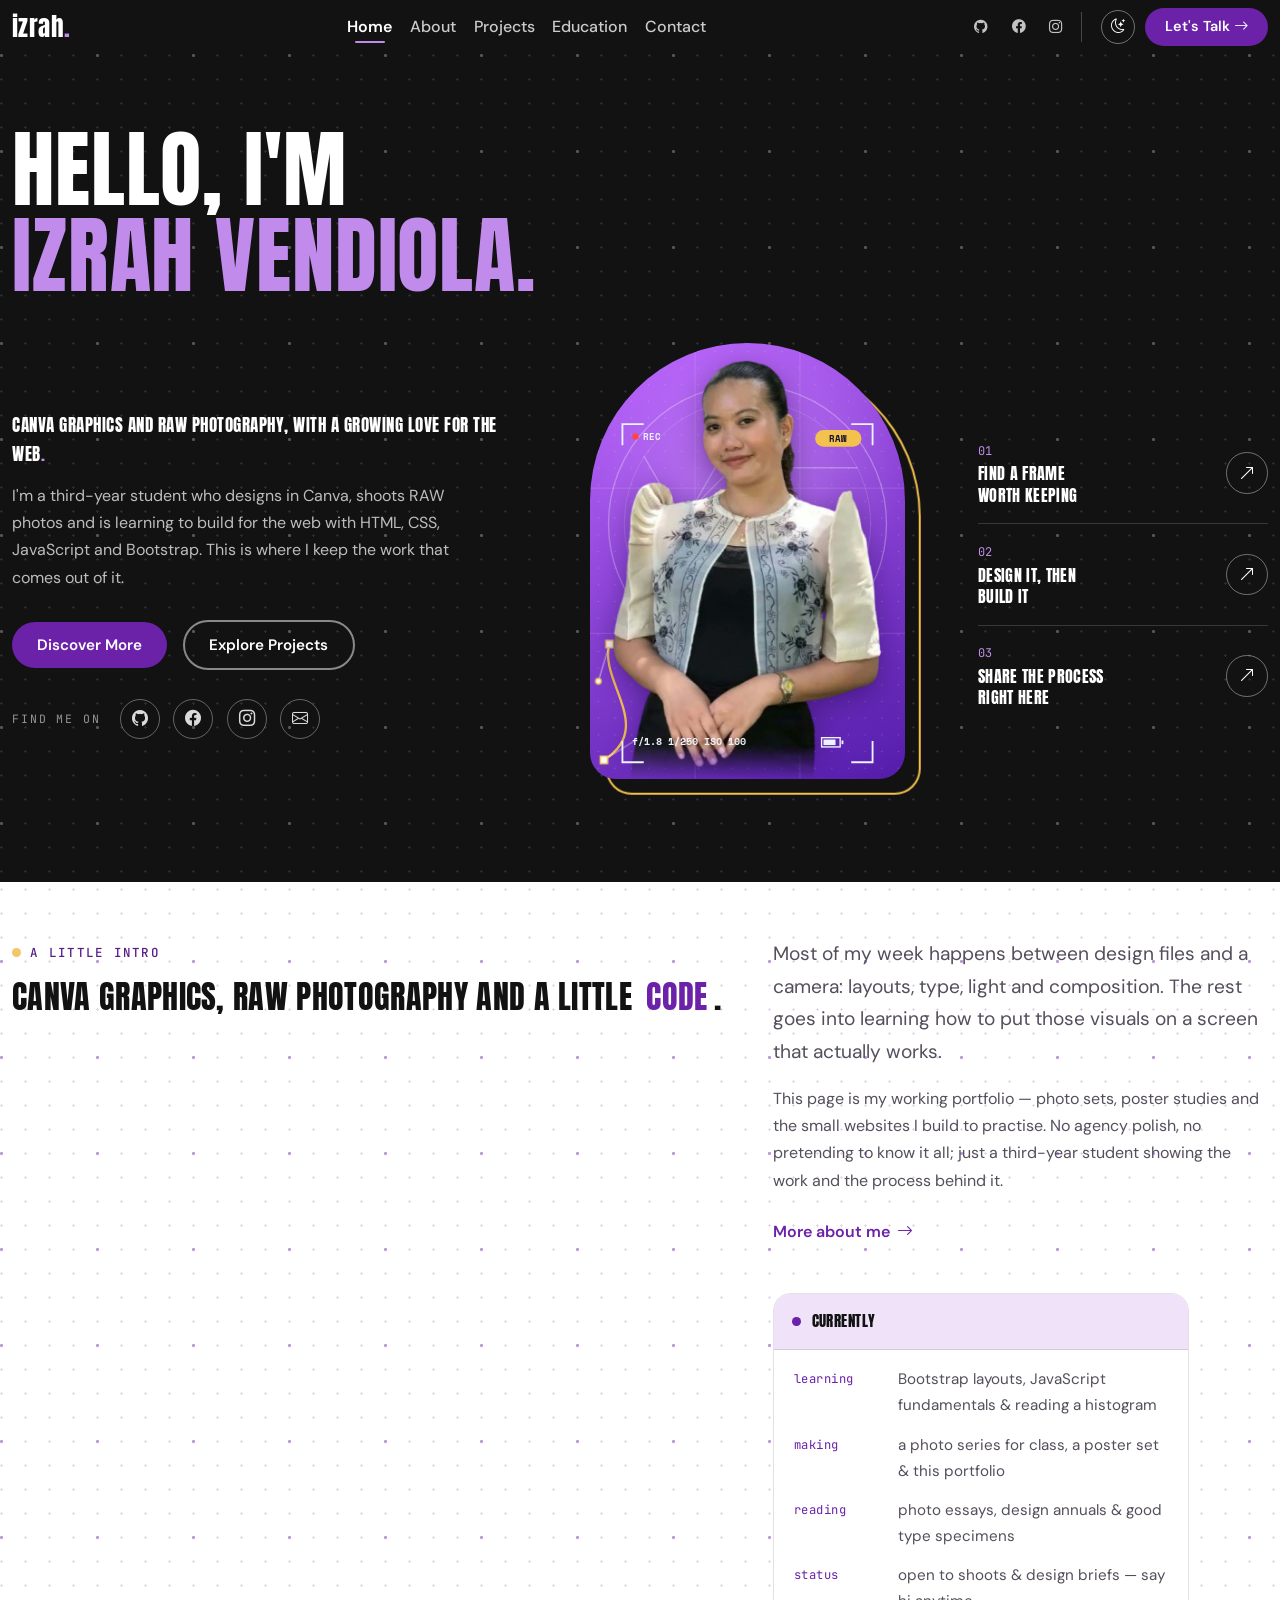
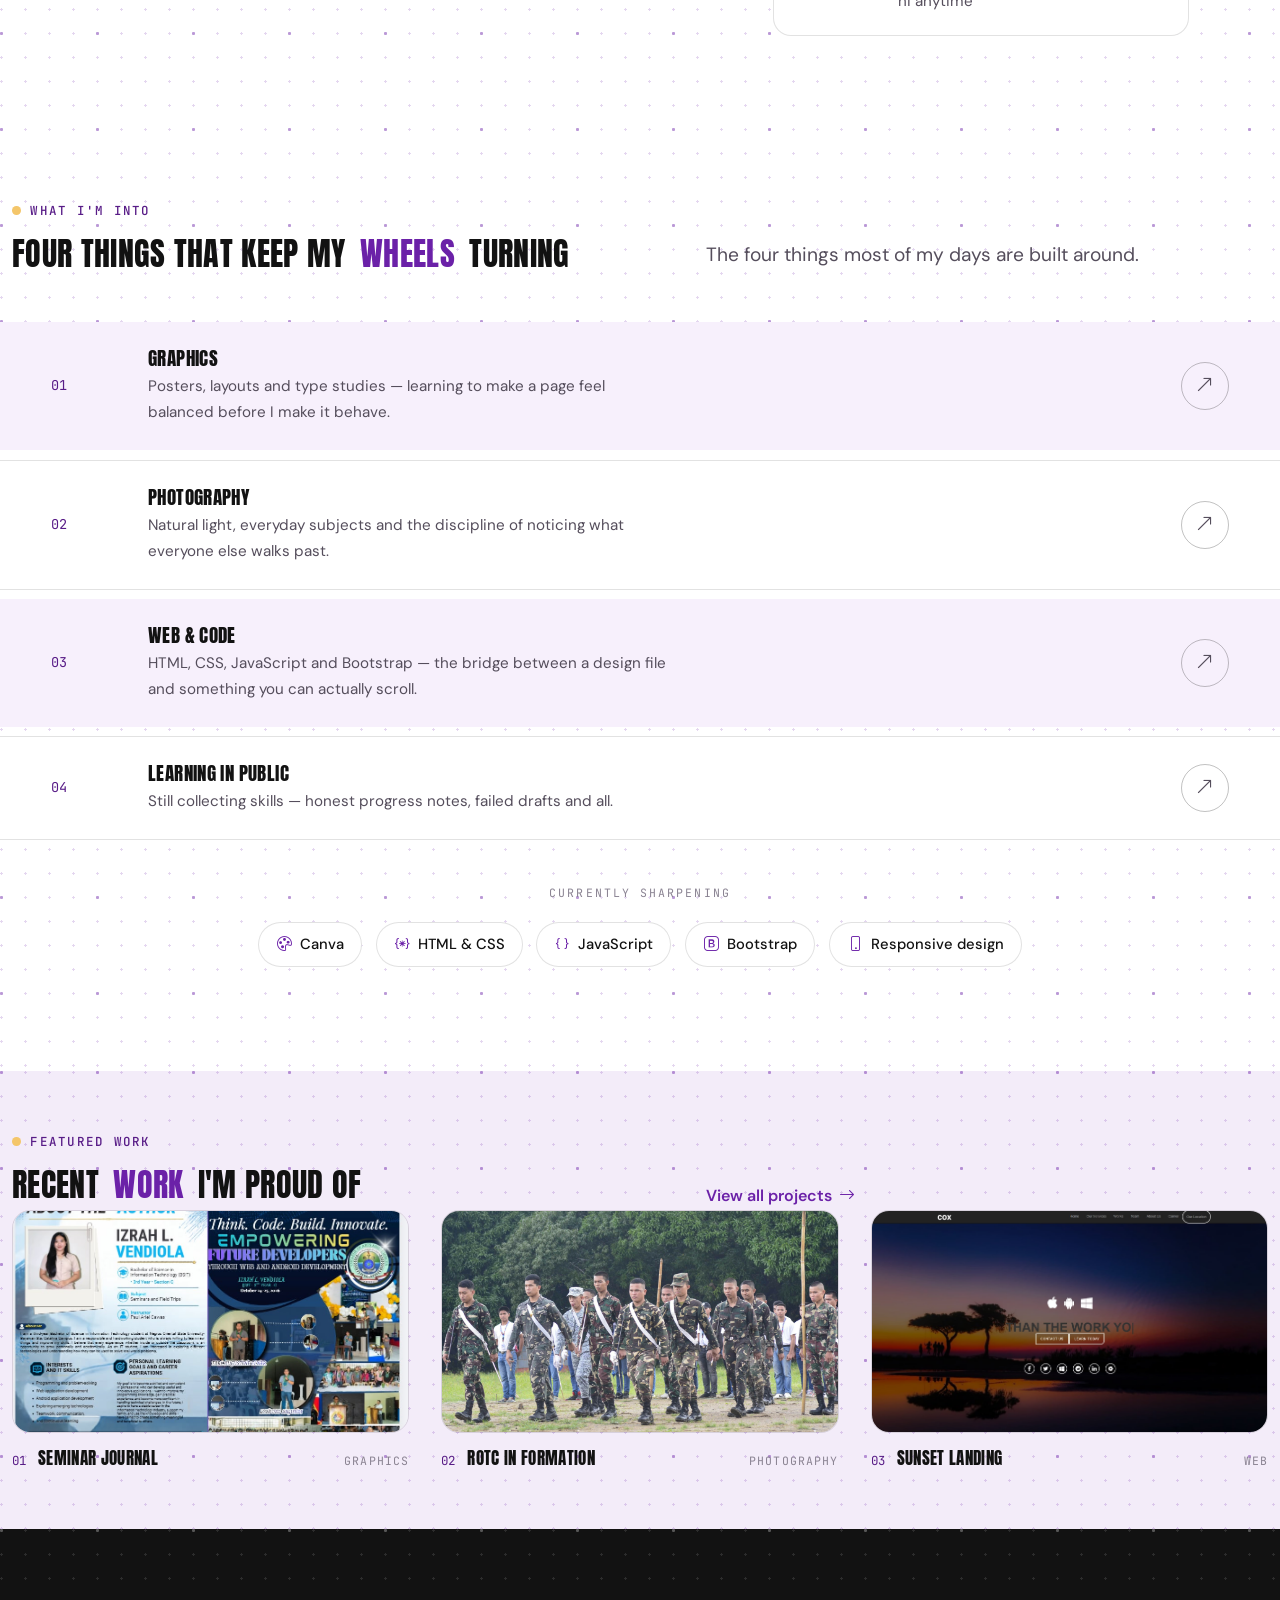
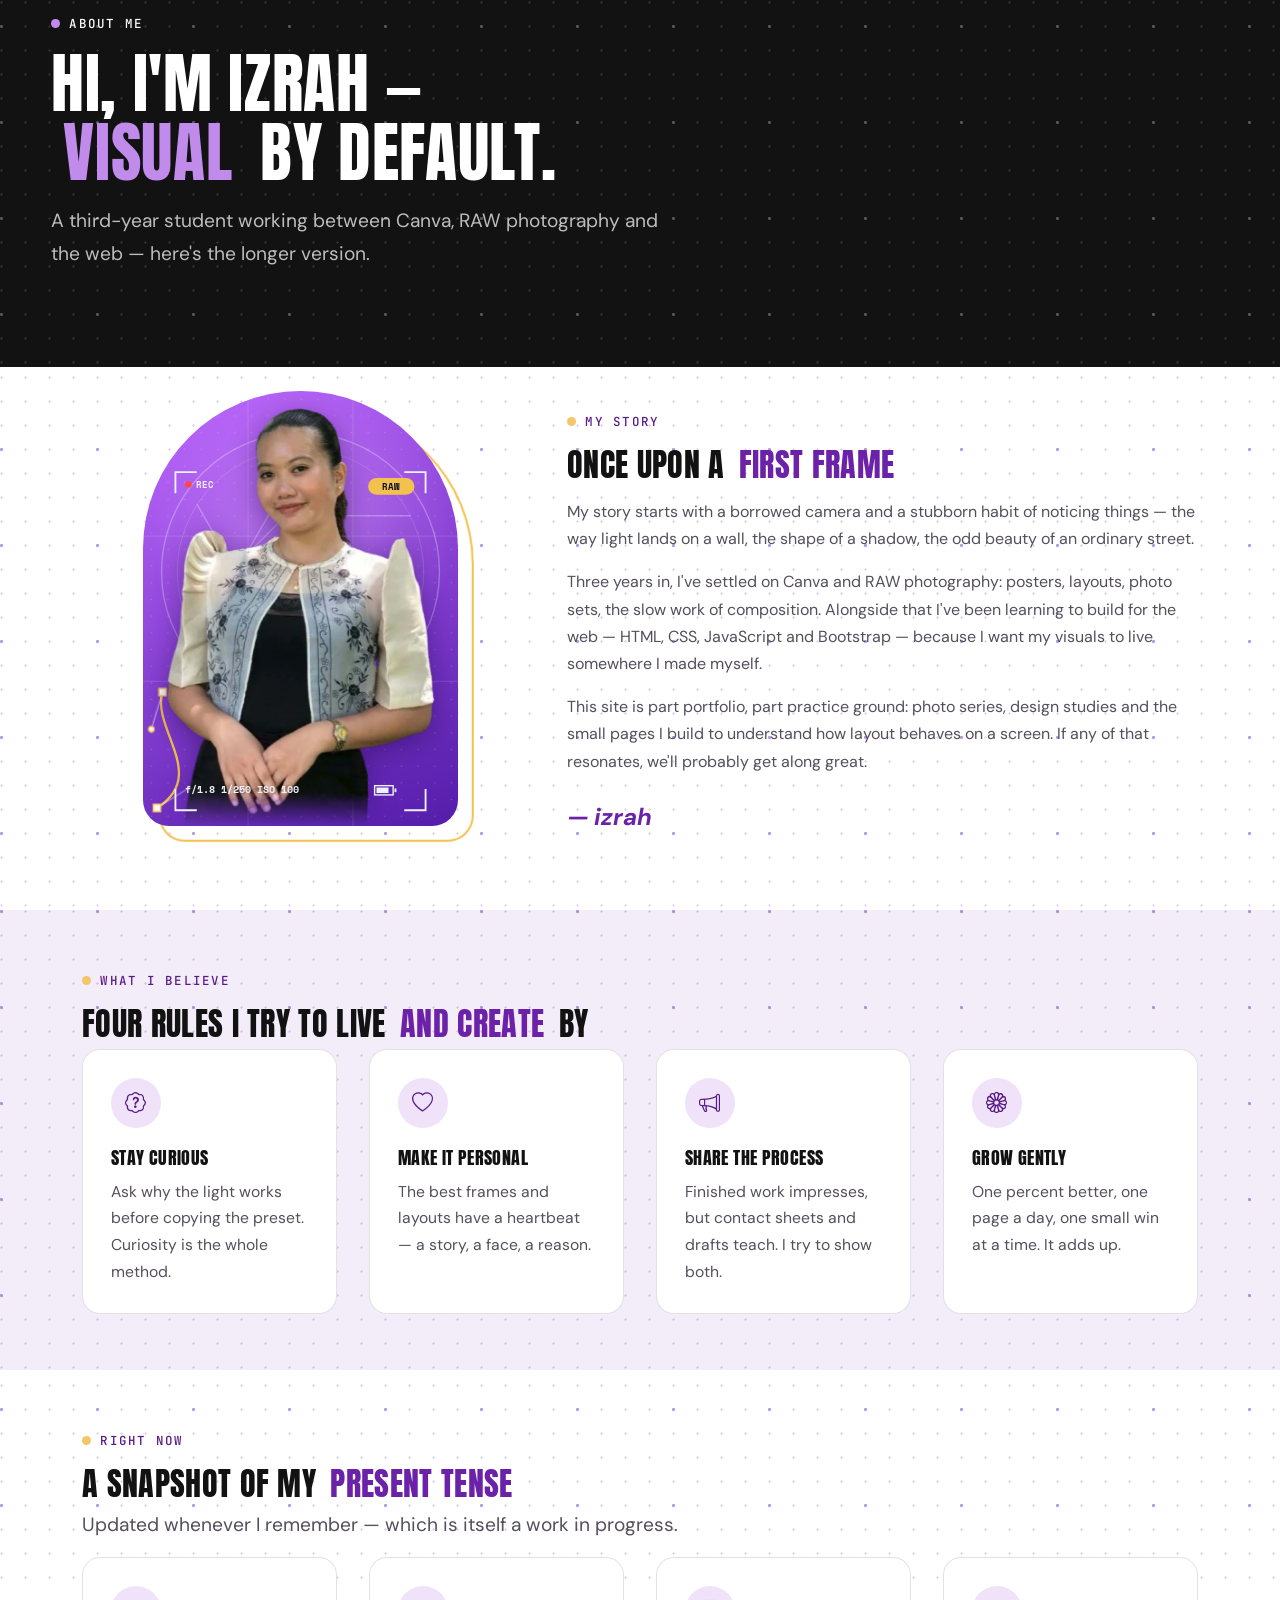
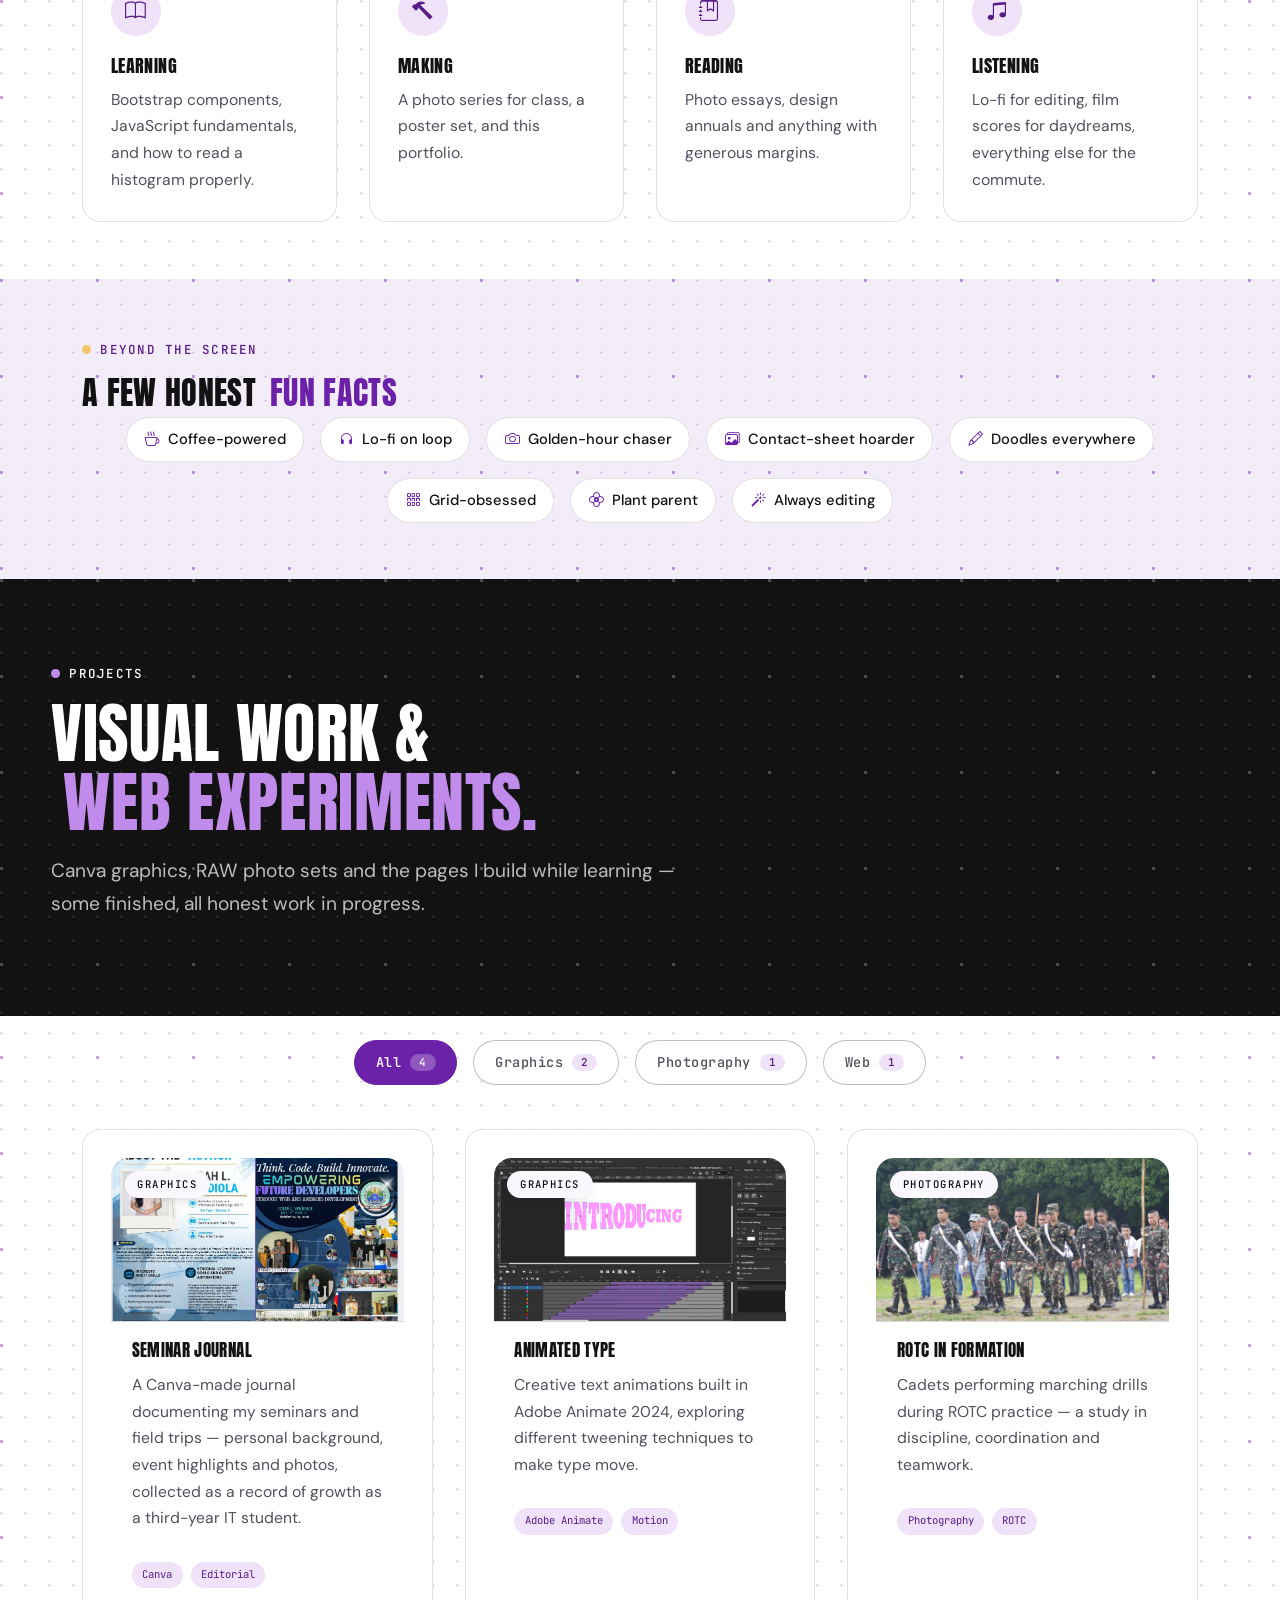
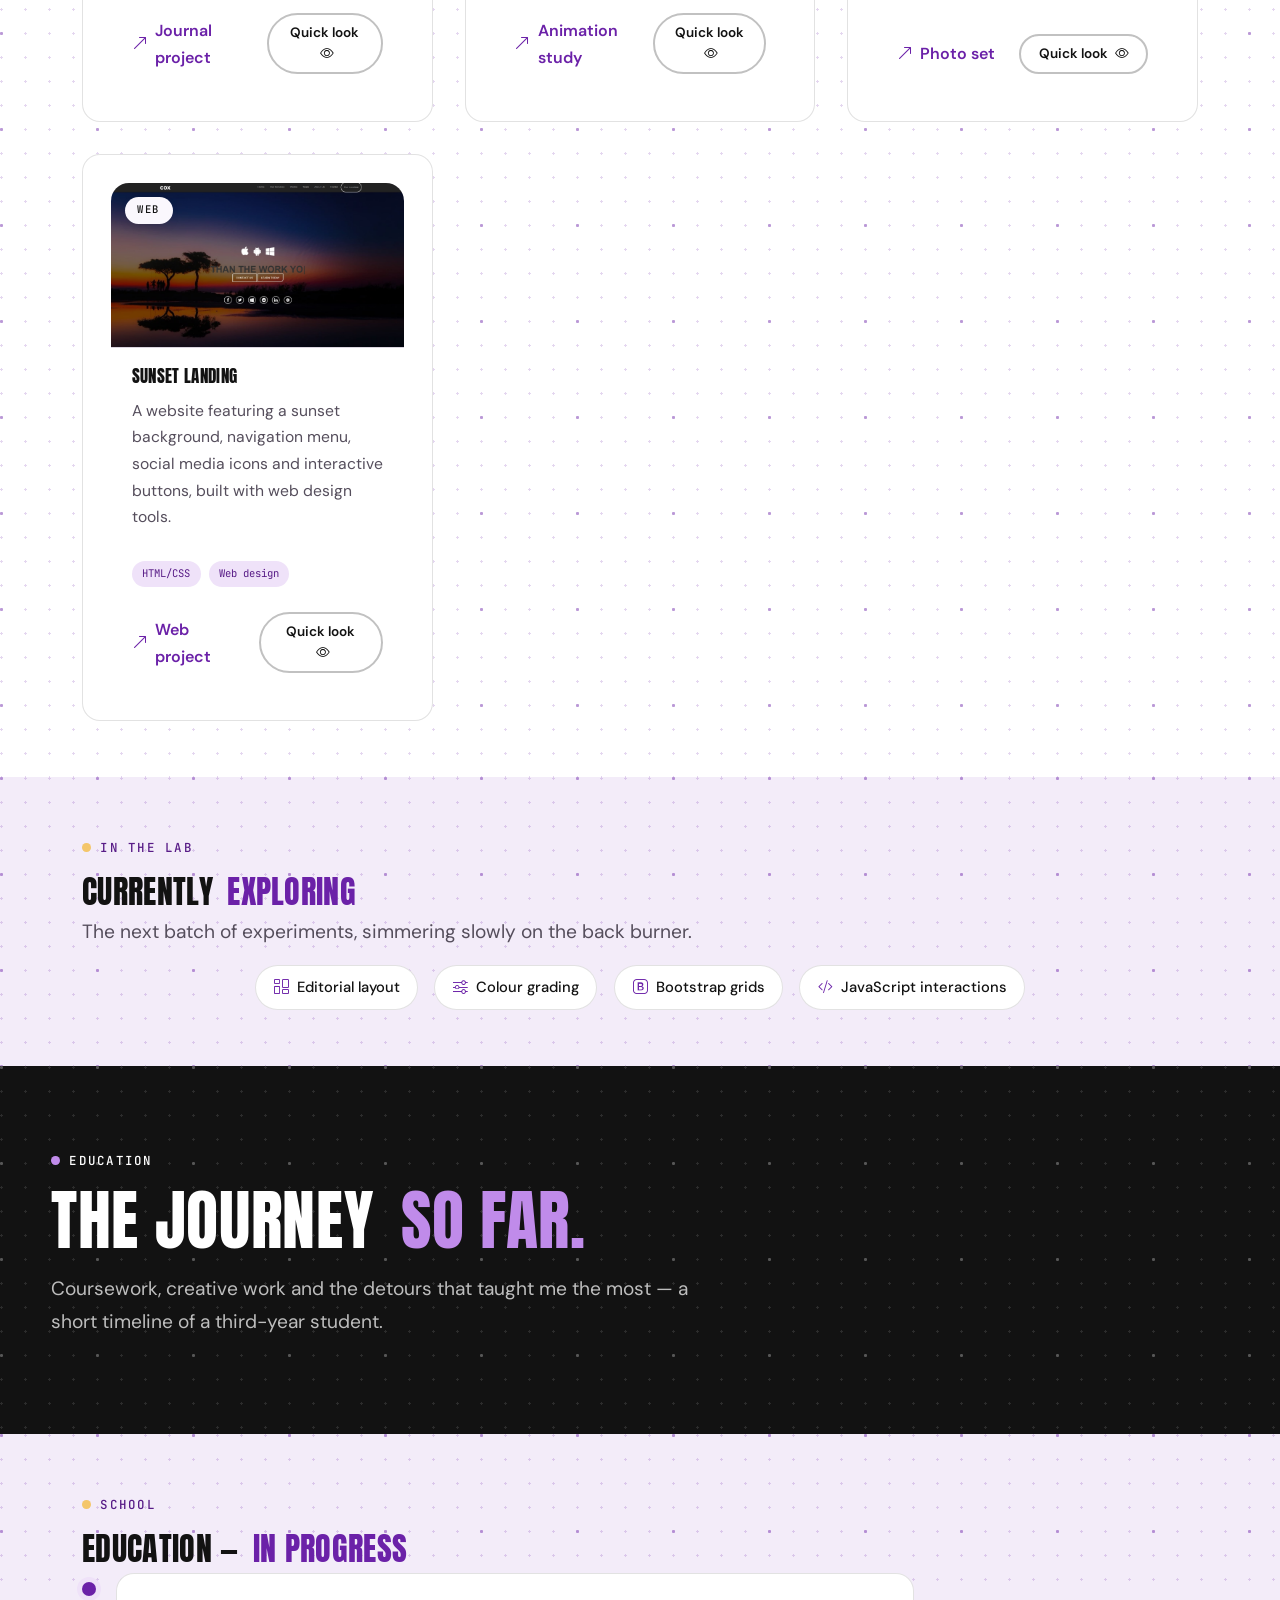
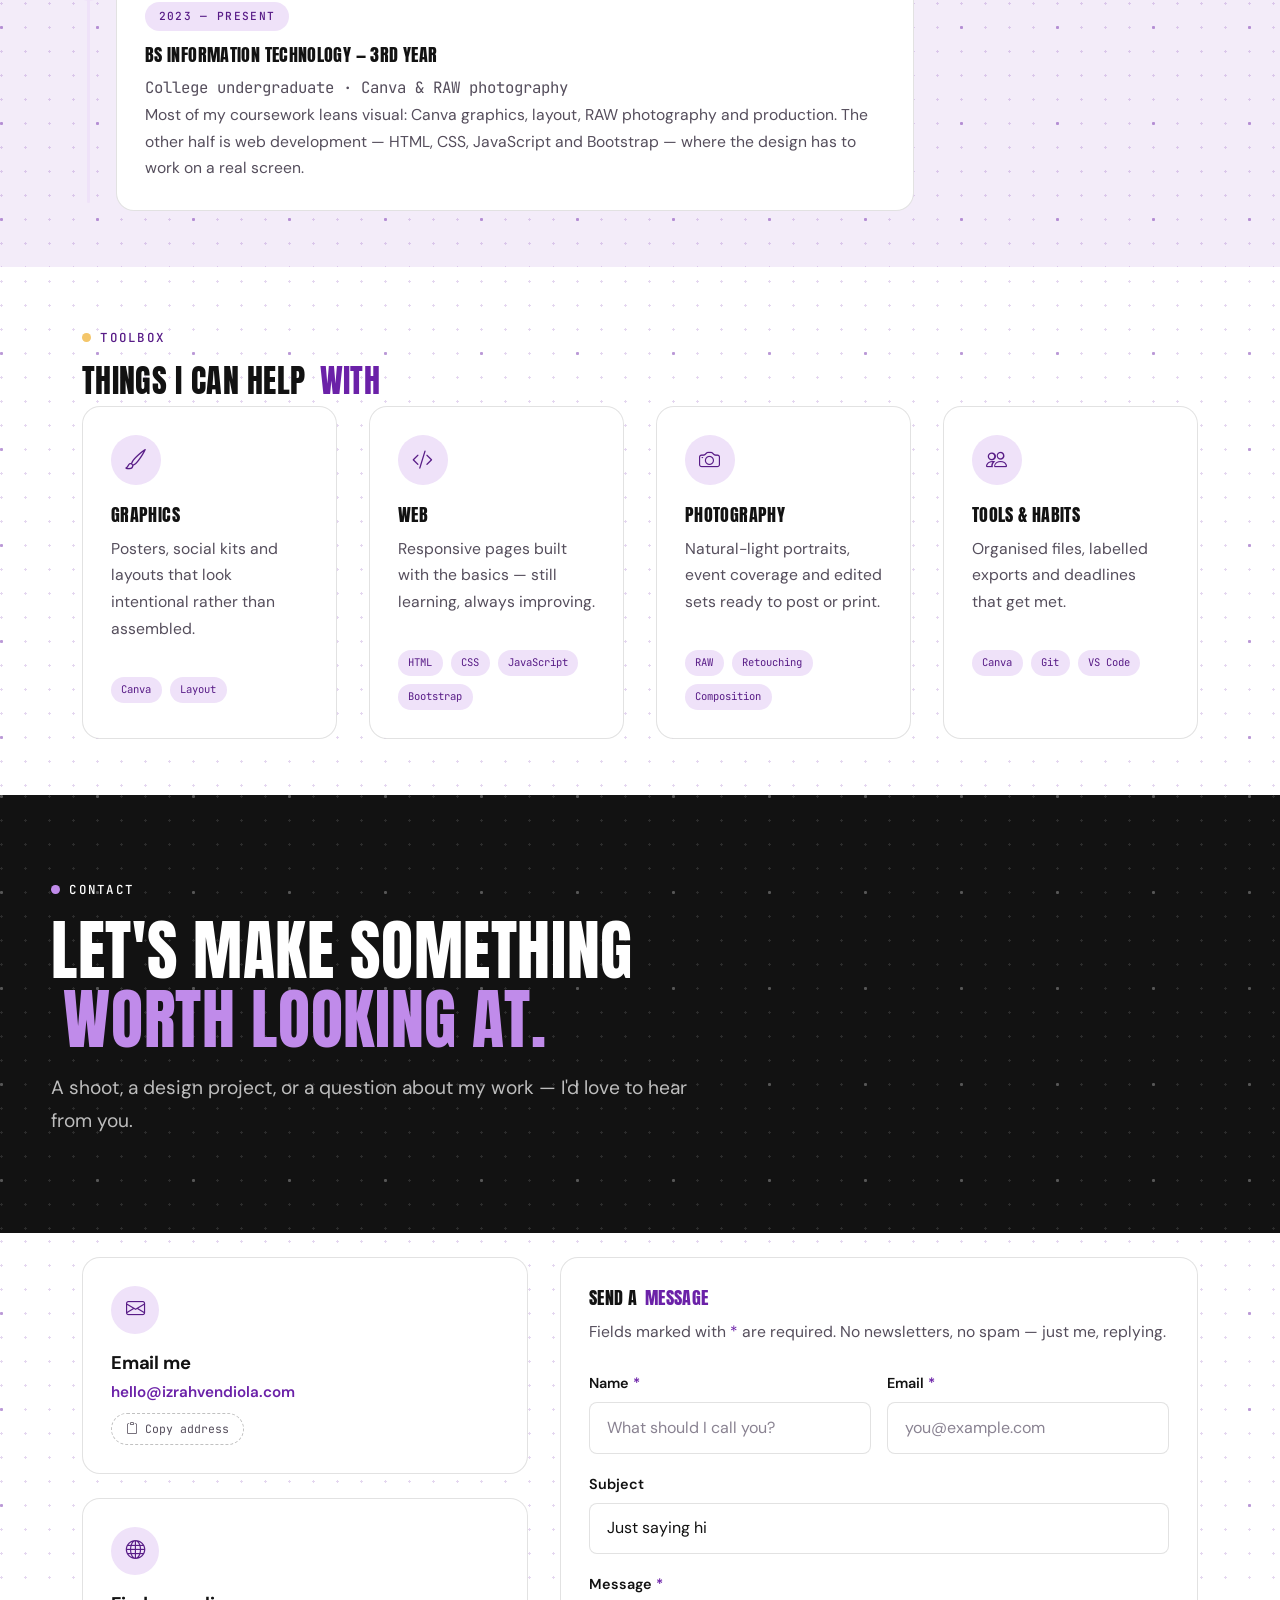
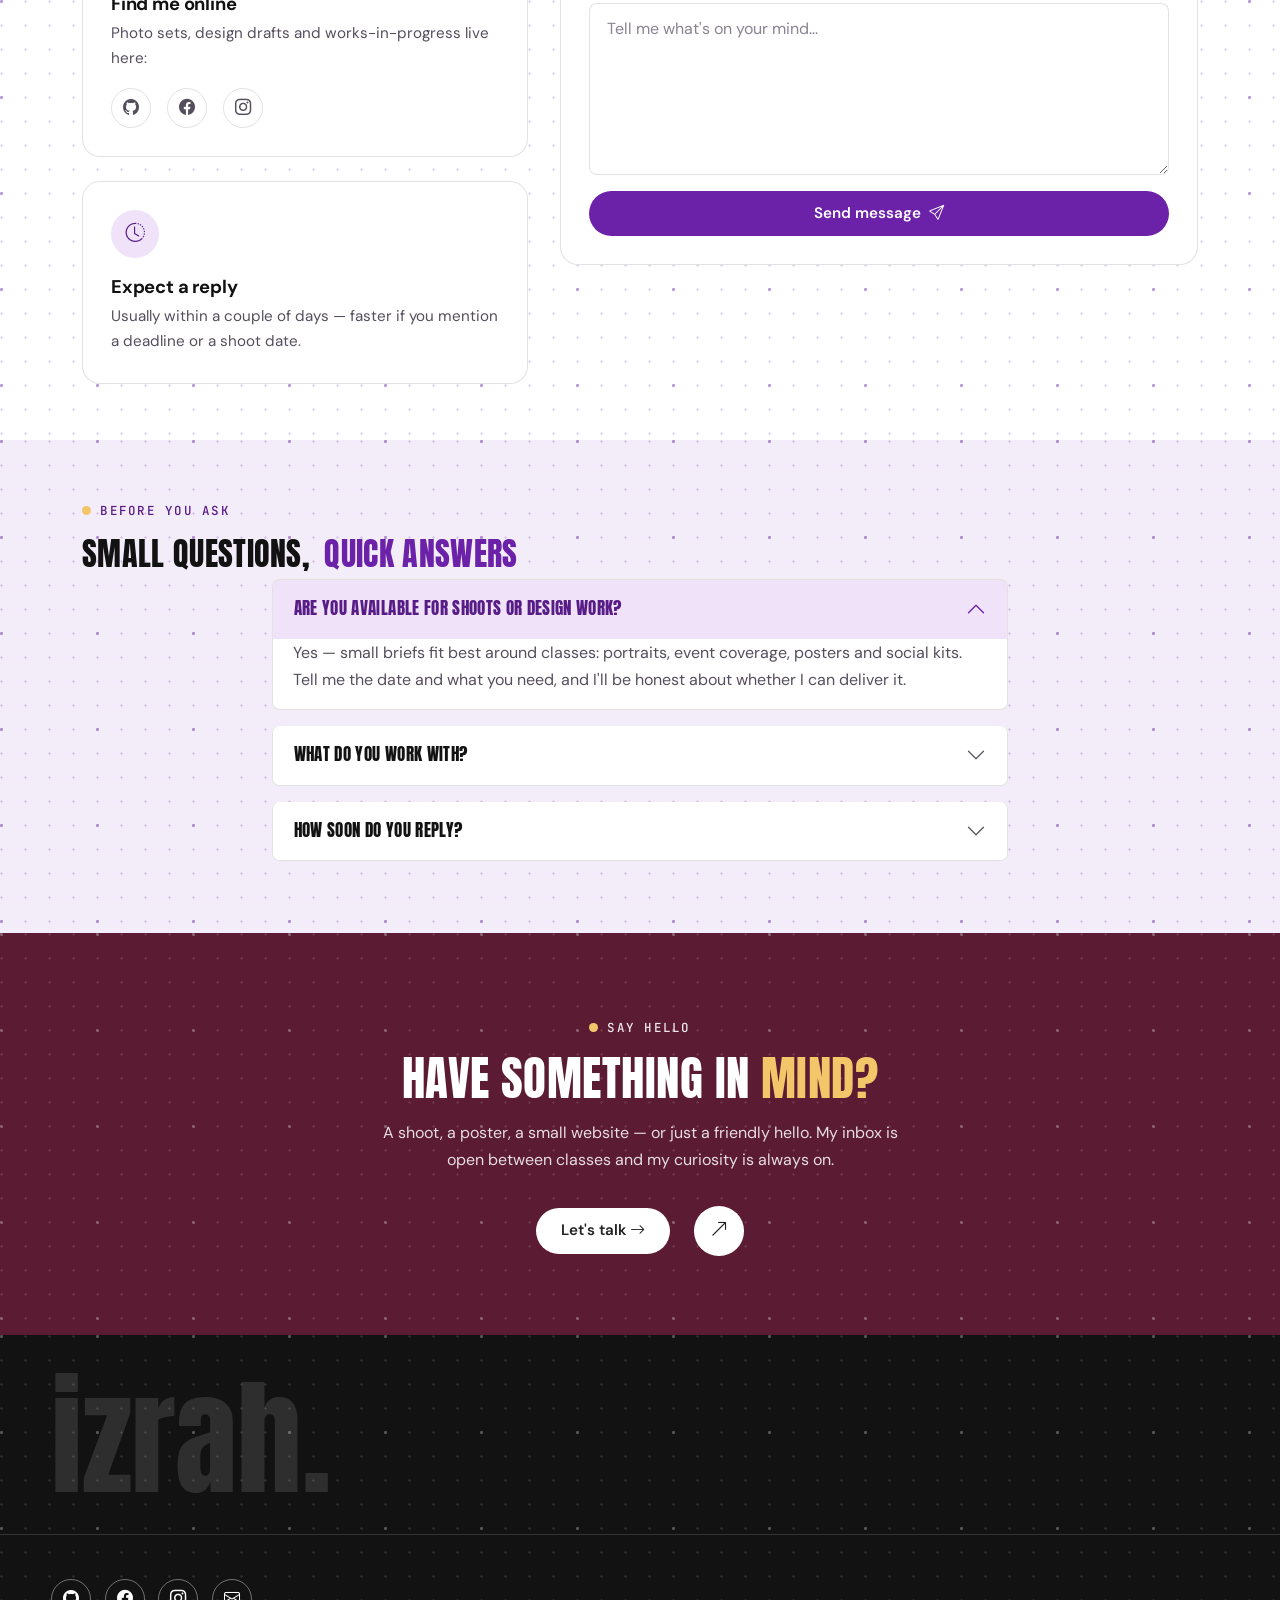
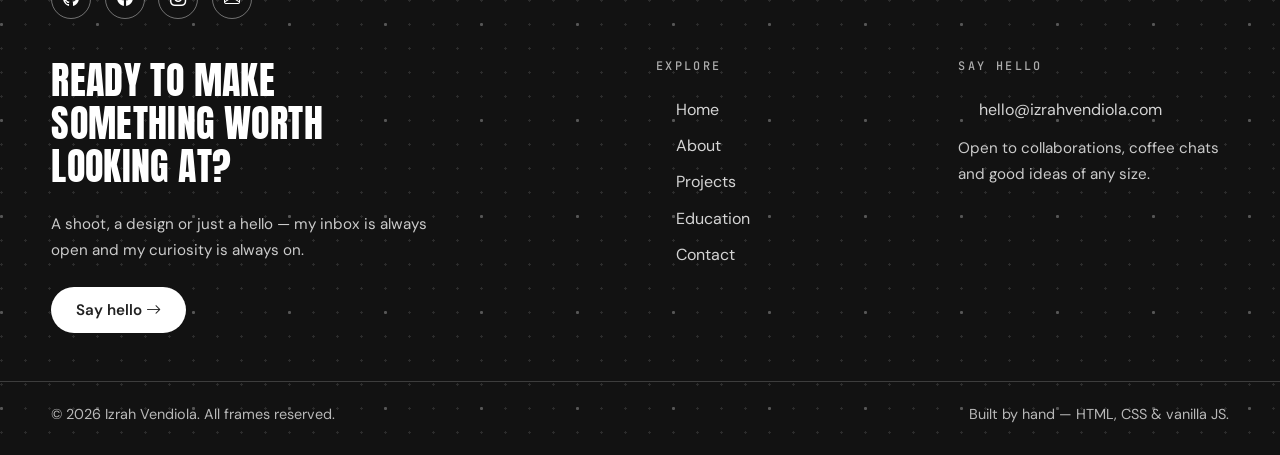
==== commit 0cfcb55b: "Cleanup the system" ====
--- a/index.html
+++ b/index.html
@@ -1,10 +1,11 @@
 <!DOCTYPE html>
+<!-- Personal website: one scrolling page with home, about, projects, education and contact sections. -->
 <html lang="en" data-theme="light">
 <head>
   <meta charset="UTF-8">
   <meta name="viewport" content="width=device-width, initial-scale=1">
-  <title>Izrah Vendiola — Graphics, Photography &amp; Front-End</title>
-  <meta name="description" content="Izrah Vendiola — a third-year student working in graphics and photography, learning HTML, CSS, JavaScript and Bootstrap.">
+  <title>Izrah Vendiola — Canva Graphics, RAW Photography &amp; Front-End</title>
+  <meta name="description" content="Izrah Vendiola — a third-year student working with Canva and RAW photography, learning HTML, CSS, JavaScript and Bootstrap.">
   <link rel="icon" href="favicon.ico" sizes="any">
   <link rel="icon" type="image/png" sizes="32x32" href="assets/images/favicon/favicon-32x32.png">
   <link rel="icon" type="image/png" sizes="16x16" href="assets/images/favicon/favicon-16x16.png">
@@ -12,29 +13,26 @@
   <link rel="manifest" href="site.webmanifest">
   <meta name="theme-color" content="#FAF7FD">
 
-  <!-- Set theme before first paint to avoid a flash of the wrong mode -->
   <script>
     (function () {
       var d = document.documentElement;
       d.classList.add("js");
       var t = null;
-      try { t = localStorage.getItem("izrah-theme"); } catch (e) { /* no storage */ }
+      try { t = localStorage.getItem("izrah-theme"); } catch (e) { }
       if (!t) {
         t = window.matchMedia && window.matchMedia("(prefers-color-scheme: dark)").matches
           ? "dark" : "light";
       }
       d.setAttribute("data-theme", t);
-      /* Cross-document View Transitions handle page fades where supported */
+
       if ("onpagereveal" in window) d.classList.add("vt");
     })();
   </script>
 
-  <!-- Bootstrap 5 -->
   <link rel="preconnect" href="https://cdn.jsdelivr.net">
   <link href="https://cdn.jsdelivr.net/npm/bootstrap@5.3.3/dist/css/bootstrap.min.css" rel="stylesheet">
   <link rel="stylesheet" href="https://cdn.jsdelivr.net/npm/bootstrap-icons@1.11.3/font/bootstrap-icons.min.css">
 
-  <!-- Google Fonts -->
   <link rel="preconnect" href="https://fonts.googleapis.com">
   <link rel="preconnect" href="https://fonts.gstatic.com" crossorigin>
   <link href="https://fonts.googleapis.com/css2?family=Anton&family=DM+Sans:ital,opsz,wght@0,9..40,400;0,9..40,500;0,9..40,700;1,9..40,400&family=JetBrains+Mono:wght@400;500;700&family=Space+Mono:wght@700&display=swap" rel="stylesheet">
@@ -47,7 +45,7 @@
   <a class="skip-link" href="#main">Skip to main content</a>
 
   <div class="page-frame">
-    <!-- ========== Consistent header bar ========== -->
+
     <nav class="navbar navbar-expand-lg site-header" id="siteNav" aria-label="Main navigation">
       <div class="container-xxl header-inner">
         <a class="navbar-brand" href="#main">izrah<span class="brand-dot">.</span></a>
@@ -60,18 +58,18 @@
             <li class="nav-item"><a class="nav-link active" aria-current="location" href="#main">Home</a></li>
             <li class="nav-item"><a class="nav-link" href="#about">About</a></li>
             <li class="nav-item"><a class="nav-link" href="#projects">Projects</a></li>
-            <li class="nav-item"><a class="nav-link" href="#experience">Experience</a></li>
+            <li class="nav-item"><a class="nav-link" href="#education">Education</a></li>
             <li class="nav-item"><a class="nav-link" href="#contact">Contact</a></li>
           </ul>
           <div class="d-flex align-items-center nav-actions">
             <div class="nav-socials d-none d-lg-inline-flex" aria-label="Social media">
-              <a class="social-btn" href="https://github.com/" target="_blank" rel="noopener" aria-label="GitHub">
+              <a class="social-btn" href="https://github.com/izrahvendiola-prog" target="_blank" rel="noopener" aria-label="GitHub">
                 <i class="bi bi-github" aria-hidden="true"></i>
               </a>
-              <a class="social-btn" href="https://www.linkedin.com/" target="_blank" rel="noopener" aria-label="LinkedIn">
-                <i class="bi bi-linkedin" aria-hidden="true"></i>
+              <a class="social-btn" href="https://www.facebook.com/izrah.vendiola.9" target="_blank" rel="noopener" aria-label="Facebook">
+                <i class="bi bi-facebook" aria-hidden="true"></i>
               </a>
-              <a class="social-btn" href="https://www.instagram.com/" target="_blank" rel="noopener" aria-label="Instagram">
+              <a class="social-btn" href="https://www.instagram.com/im_iizrah_l?bqrl=MTQ0NTl4MnQzaDUzMQ==" target="_blank" rel="noopener" aria-label="Instagram">
                 <i class="bi bi-instagram" aria-hidden="true"></i>
               </a>
             </div>
@@ -86,7 +84,7 @@
     </nav>
 
     <main id="main">
-      <!-- ========== Hero — dark band ========== -->
+
       <header class="hero band-dark" aria-label="Introduction">
         <div class="container-xxl">
           <h1 class="hero-title">
@@ -98,10 +96,10 @@
           <div class="row g-lg-5 g-4 align-items-center">
             <div class="col-lg-5">
               <p class="hero-sub" data-animate="fade-up" data-delay="160">
-                Graphics and photography, with a growing love for the web<span class="dot-divider">.</span>
+                Canva graphics and RAW photography, with a growing love for the web<span class="dot-divider">.</span>
               </p>
               <p class="hero-intro" data-animate="fade-up" data-delay="220">
-                I'm a third-year student who designs visuals, shoots photos and is learning
+                I'm a third-year student who designs in Canva, shoots RAW photos and is learning
                 to build for the web with HTML, CSS, JavaScript and Bootstrap. This is where
                 I keep the work that comes out of it.
               </p>
@@ -111,13 +109,13 @@
               </div>
               <div class="hero-socials" data-animate="fade-up" data-delay="340">
                 <span class="socials-label">Find me on</span>
-                <a class="social-btn" href="https://github.com/" target="_blank" rel="noopener" aria-label="GitHub">
+                <a class="social-btn" href="https://github.com/izrahvendiola-prog" target="_blank" rel="noopener" aria-label="GitHub">
                   <i class="bi bi-github" aria-hidden="true"></i>
                 </a>
-                <a class="social-btn" href="https://www.linkedin.com/" target="_blank" rel="noopener" aria-label="LinkedIn">
-                  <i class="bi bi-linkedin" aria-hidden="true"></i>
+                <a class="social-btn" href="https://www.facebook.com/izrah.vendiola.9" target="_blank" rel="noopener" aria-label="Facebook">
+                  <i class="bi bi-facebook" aria-hidden="true"></i>
                 </a>
-                <a class="social-btn" href="https://www.instagram.com/" target="_blank" rel="noopener" aria-label="Instagram">
+                <a class="social-btn" href="https://www.instagram.com/im_iizrah_l?bqrl=MTQ0NTl4MnQzaDUzMQ==" target="_blank" rel="noopener" aria-label="Instagram">
                   <i class="bi bi-instagram" aria-hidden="true"></i>
                 </a>
                 <a class="social-btn" href="mailto:hello@izrahvendiola.com" aria-label="Email Izrah">
@@ -131,25 +129,23 @@
                   <div class="frame"></div>
 
                   <div class="panel">
-                    <!-- BEHIND the photo: dots, thirds grid, aperture, pen-tool curve -->
+
                     <svg class="layer" viewBox="0 0 680 940" aria-hidden="true">
                       <defs>
                         <pattern id="dots" width="36" height="36" patternUnits="userSpaceOnUse">
                           <circle cx="18" cy="18" r="1.7" fill="#fff" fill-opacity=".18"/>
                         </pattern>
-                        <!-- one aperture blade, rotated 6 times below -->
+
                         <path id="blade" d="M120.7 32.3 L-13.9 265.6 M120.7 32.3 L32.3 120.7"/>
                       </defs>
 
                       <rect width="680" height="940" fill="url(#dots)"/>
 
-                      <!-- rule-of-thirds grid -->
                       <g stroke="#fff" stroke-opacity=".16" stroke-width="2">
                         <line x1="226.7" y1="0" x2="226.7" y2="940"/><line x1="453.3" y1="0" x2="453.3" y2="940"/>
                         <line x1="0" y1="313.3" x2="680" y2="313.3"/><line x1="0" y1="626.7" x2="680" y2="626.7"/>
                       </g>
 
-                      <!-- camera aperture -->
                       <g transform="translate(340 390)" fill="none" stroke="#fff" stroke-linecap="round">
                         <circle r="300" stroke-opacity=".28" stroke-width="3"/>
                         <circle r="266" stroke-opacity=".16" stroke-width="2"/>
@@ -163,7 +159,6 @@
                         </g>
                       </g>
 
-                      <!-- pen-tool bezier curve (draws itself) -->
                       <path class="bezier" pathLength="1" d="M30 900 C142 830 18 730 42 650"
                             fill="none" stroke="#f2c14e" stroke-width="5" stroke-linecap="round"/>
                       <g class="pen-extras">
@@ -178,29 +173,24 @@
                     </svg>
                   </div>
 
-                  <!-- the photo (transparent PNG): swap the src with your own cutout -->
                   <div class="photo-wrap">
                     <div class="photo-lift">
                       <img class="photo" src="assets/images/profile-cutout.webp" alt="Portrait photo of Izrah Vendiola">
                     </div>
                   </div>
 
-                  <!-- IN FRONT of the photo: viewfinder, REC, RAW, camera readout -->
                   <div class="layer layer-front" aria-hidden="true">
                     <svg class="layer" viewBox="0 0 680 940" aria-hidden="true">
-                      <!-- viewfinder corner brackets -->
+
                       <path d="M70 221 V175 H116 M564 175 H610 V221 M70 859 V905 H116 M610 859 V905 H564"
                             fill="none" stroke="#eef2ff" stroke-width="4"/>
 
-                      <!-- REC -->
                       <circle class="rec-dot" cx="98" cy="202" r="7" fill="#ff4646"/>
                       <text class="mono" x="114" y="209" font-size="20" fill="#eef2ff">REC</text>
 
-                      <!-- RAW badge -->
                       <rect x="486" y="188" width="100" height="36" rx="18" fill="#f2c14e"/>
                       <text class="mono" x="536" y="213" font-size="20" fill="#14102a" text-anchor="middle">RAW</text>
 
-                      <!-- camera readout -->
                       <g class="readout">
                         <text class="mono" x="90" y="868" font-size="21" fill="#eef2ff">f/1.8   1/250   ISO 100</text>
                         <g fill="none" stroke="#eef2ff" stroke-width="3">
@@ -249,14 +239,13 @@
         </div>
       </header>
 
-      <!-- ========== Introduction ========== -->
       <section class="section" id="intro" aria-labelledby="intro-title">
         <div class="container-xxl">
           <div class="row g-5">
             <div class="col-lg-7">
               <span class="eyebrow" data-animate="fade-up">A little intro</span>
               <h2 class="section-title" id="intro-title" data-animate="fade-up" data-delay="80">
-                Graphics, photography and a little <span class="mark">code</span>.
+                Canva graphics, RAW photography and a little <span class="mark">code</span>.
               </h2>
             </div>
             <div class="col-lg-5">
@@ -302,7 +291,6 @@
         </div>
       </section>
 
-      <!-- ========== Interests — numbered rows ========== -->
       <section class="band-features" aria-labelledby="interests-title">
         <div class="container-xxl pt-5">
           <div class="section-head split">
@@ -345,7 +333,7 @@
             </div>
             <span class="row-arrow" aria-hidden="true"><i class="bi bi-arrow-up-right"></i></span>
           </a>
-          <a class="feature-row" href="#experience" data-animate="fade-up">
+          <a class="feature-row" href="#education" data-animate="fade-up">
             <span class="row-index">04</span>
             <div>
               <h3 class="row-title">Learning in public</h3>
@@ -357,10 +345,7 @@
         <div class="container-xxl pb-5">
           <div class="skill-strip" data-animate-group>
             <span class="skill-strip-label" data-animate="fade-up">Currently sharpening</span>
-            <span class="chip" data-animate="fade-up"><i class="bi bi-brush" aria-hidden="true"></i>Photoshop</span>
-            <span class="chip" data-animate="fade-up"><i class="bi bi-vector-pen" aria-hidden="true"></i>Illustrator</span>
-            <span class="chip" data-animate="fade-up"><i class="bi bi-camera" aria-hidden="true"></i>Lightroom</span>
-            <span class="chip" data-animate="fade-up"><i class="bi bi-bounding-box" aria-hidden="true"></i>Figma</span>
+            <span class="chip" data-animate="fade-up"><i class="bi bi-palette" aria-hidden="true"></i>Canva</span>
             <span class="chip" data-animate="fade-up"><i class="bi bi-braces-asterisk" aria-hidden="true"></i>HTML &amp; CSS</span>
             <span class="chip" data-animate="fade-up"><i class="bi bi-braces" aria-hidden="true"></i>JavaScript</span>
             <span class="chip" data-animate="fade-up"><i class="bi bi-bootstrap" aria-hidden="true"></i>Bootstrap</span>
@@ -369,7 +354,6 @@
         </div>
       </section>
 
-      <!-- ========== Featured projects — static image tiles ========== -->
       <section class="section band-soft" aria-labelledby="featured-title">
         <div class="container-xxl">
           <div class="section-head split">
@@ -418,13 +402,6 @@
         </div>
       </section>
 
-
-
-      <!-- ============================================================
-           About → Projects → Experience → Contact (one-page sections)
-      ============================================================ -->
-
-      <!-- ========== Page hero ========== -->
       <header class="page-hero band-dark" id="about">
         <div class="page-hero-inner">
           <span class="eyebrow" data-animate="fade-up">About me</span>
@@ -432,13 +409,12 @@
             Hi, I'm Izrah — <span class="mark">visual</span> by default.
           </h2>
           <p class="section-lead" data-animate="fade-up" data-delay="180">
-            A third-year student working between graphics, photography and
+            A third-year student working between Canva, RAW photography and
             the web — here's the longer version.
           </p>
         </div>
       </header>
 
-      <!-- ========== My story ========== -->
       <section class="section pt-4" aria-labelledby="story-title">
         <div class="container">
           <div class="row g-5 align-items-center">
@@ -448,25 +424,23 @@
                   <div class="frame"></div>
 
                   <div class="panel">
-                    <!-- BEHIND the photo: dots, thirds grid, aperture, pen-tool curve -->
+
                     <svg class="layer" viewBox="0 0 680 940" aria-hidden="true">
                       <defs>
                         <pattern id="dots-about" width="36" height="36" patternUnits="userSpaceOnUse">
                           <circle cx="18" cy="18" r="1.7" fill="#fff" fill-opacity=".18"/>
                         </pattern>
-                        <!-- one aperture blade, rotated 6 times below -->
+
                         <path id="blade-about" d="M120.7 32.3 L-13.9 265.6 M120.7 32.3 L32.3 120.7"/>
                       </defs>
 
                       <rect width="680" height="940" fill="url(#dots-about)"/>
 
-                      <!-- rule-of-thirds grid -->
                       <g stroke="#fff" stroke-opacity=".16" stroke-width="2">
                         <line x1="226.7" y1="0" x2="226.7" y2="940"/><line x1="453.3" y1="0" x2="453.3" y2="940"/>
                         <line x1="0" y1="313.3" x2="680" y2="313.3"/><line x1="0" y1="626.7" x2="680" y2="626.7"/>
                       </g>
 
-                      <!-- camera aperture -->
                       <g transform="translate(340 390)" fill="none" stroke="#fff" stroke-linecap="round">
                         <circle r="300" stroke-opacity=".28" stroke-width="3"/>
                         <circle r="266" stroke-opacity=".16" stroke-width="2"/>
@@ -480,7 +454,6 @@
                         </g>
                       </g>
 
-                      <!-- pen-tool bezier curve (draws itself) -->
                       <path class="bezier" pathLength="1" d="M30 900 C142 830 18 730 42 650"
                             fill="none" stroke="#f2c14e" stroke-width="5" stroke-linecap="round"/>
                       <g class="pen-extras">
@@ -495,29 +468,24 @@
                     </svg>
                   </div>
 
-                  <!-- the photo (transparent PNG): swap the src with your own cutout -->
                   <div class="photo-wrap">
                     <div class="photo-lift">
                       <img class="photo" src="assets/images/profile-cutout.webp" alt="Portrait photo of Izrah Vendiola">
                     </div>
                   </div>
 
-                  <!-- IN FRONT of the photo: viewfinder, REC, RAW, camera readout -->
                   <div class="layer layer-front" aria-hidden="true">
                     <svg class="layer" viewBox="0 0 680 940" aria-hidden="true">
-                      <!-- viewfinder corner brackets -->
+
                       <path d="M70 221 V175 H116 M564 175 H610 V221 M70 859 V905 H116 M610 859 V905 H564"
                             fill="none" stroke="#eef2ff" stroke-width="4"/>
 
-                      <!-- REC -->
                       <circle class="rec-dot" cx="98" cy="202" r="7" fill="#ff4646"/>
                       <text class="mono" x="114" y="209" font-size="20" fill="#eef2ff">REC</text>
 
-                      <!-- RAW badge -->
                       <rect x="486" y="188" width="100" height="36" rx="18" fill="#f2c14e"/>
                       <text class="mono" x="536" y="213" font-size="20" fill="#14102a" text-anchor="middle">RAW</text>
 
-                      <!-- camera readout -->
                       <g class="readout">
                         <text class="mono" x="90" y="868" font-size="21" fill="#eef2ff">f/1.8   1/250   ISO 100</text>
                         <g fill="none" stroke="#eef2ff" stroke-width="3">
@@ -543,7 +511,7 @@
                   beauty of an ordinary street.
                 </p>
                 <p class="text-soft">
-                  Three years in, I've settled on graphics and photography: posters, layouts,
+                  Three years in, I've settled on Canva and RAW photography: posters, layouts,
                   photo sets, the slow work of composition. Alongside that I've been learning
                   to build for the web — HTML, CSS, JavaScript and Bootstrap — because I want
                   my visuals to live somewhere I made myself.
@@ -560,7 +528,6 @@
         </div>
       </section>
 
-      <!-- ========== Values ========== -->
       <section class="section section-soft" aria-labelledby="values-title">
         <div class="container">
           <div class="section-head center">
@@ -602,7 +569,6 @@
         </div>
       </section>
 
-      <!-- ========== Currently ========== -->
       <section class="section" aria-labelledby="currently-title">
         <div class="container">
           <div class="section-head">
@@ -647,7 +613,6 @@
         </div>
       </section>
 
-      <!-- ========== Beyond the screen ========== -->
       <section class="section section-soft" aria-labelledby="beyond-title">
         <div class="container">
           <div class="section-head center">
@@ -669,7 +634,6 @@
         </div>
       </section>
 
-      <!-- ========== Page hero ========== -->
       <header class="page-hero band-dark" id="projects">
         <div class="page-hero-inner">
           <span class="eyebrow" data-animate="fade-up">Projects</span>
@@ -677,18 +641,16 @@
             Visual work &amp; <span class="mark">web experiments.</span>
           </h2>
           <p class="section-lead" data-animate="fade-up" data-delay="180">
-            Graphics, photo sets and the pages I build while learning — some finished,
+            Canva graphics, RAW photo sets and the pages I build while learning — some finished,
             all honest work in progress.
           </p>
         </div>
       </header>
 
-      <!-- ========== Project grid ========== -->
       <section class="section pt-4" aria-labelledby="grid-title">
         <div class="container">
           <h2 id="grid-title" class="visually-hidden">All projects</h2>
 
-          <!-- Filters -->
           <div class="filter-bar" id="filterBar" role="group" aria-label="Filter projects by category">
             <button class="filter-chip active" type="button" data-filter="all" aria-pressed="true">All <span class="filter-count">4</span></button>
             <button class="filter-chip" type="button" data-filter="graphics" aria-pressed="false">Graphics <span class="filter-count">2</span></button>
@@ -697,7 +659,7 @@
           </div>
 
           <div class="row g-4" id="projectGrid">
-            <!-- 1 -->
+
             <div class="col-md-6 col-lg-4 project-item" id="p1" data-category="graphics">
               <article class="card-x project-card">
                 <div class="card-media">
@@ -720,7 +682,7 @@
                 </div>
               </article>
             </div>
-            <!-- 2 -->
+
             <div class="col-md-6 col-lg-4 project-item" id="p2" data-category="graphics">
               <article class="card-x project-card">
                 <div class="card-media">
@@ -743,7 +705,7 @@
                 </div>
               </article>
             </div>
-            <!-- 3 -->
+
             <div class="col-md-6 col-lg-4 project-item" id="p3" data-category="photo">
               <article class="card-x project-card">
                 <div class="card-media">
@@ -766,7 +728,7 @@
                 </div>
               </article>
             </div>
-            <!-- 4 -->
+
             <div class="col-md-6 col-lg-4 project-item" id="p4" data-category="web">
               <article class="card-x project-card">
                 <div class="card-media">
@@ -793,7 +755,6 @@
         </div>
       </section>
 
-      <!-- ========== In progress ========== -->
       <section class="section section-soft" aria-labelledby="exploring-title">
         <div class="container">
           <div class="section-head center">
@@ -814,10 +775,9 @@
         </div>
       </section>
 
-      <!-- ========== Page hero ========== -->
-      <header class="page-hero band-dark" id="experience">
+      <header class="page-hero band-dark" id="education">
         <div class="page-hero-inner">
-          <span class="eyebrow" data-animate="fade-up">Experience &amp; education</span>
+          <span class="eyebrow" data-animate="fade-up">Education</span>
           <h2 class="page-title" data-animate="fade-up" data-delay="90">
             The journey <span class="mark">so far.</span>
           </h2>
@@ -828,65 +788,12 @@
         </div>
       </header>
 
-      <!-- ========== Experience ========== -->
-      <section class="section pt-4" aria-labelledby="experience-title">
-        <div class="container">
-          <div class="section-head">
-            <span class="eyebrow" data-animate="fade-up">Work, school &amp; side quests</span>
-            <h2 class="section-title" id="experience-title" data-animate="fade-up" data-delay="80">
-              Experience, one project <span class="mark">at a time</span>
-            </h2>
-          </div>
-          <div class="timeline" data-animate-group>
-            <article class="timeline-item" data-animate="fade-up">
-              <div class="card-x timeline-card">
-                <span class="period-chip">2024 — Present</span>
-                <h3 class="card-title">Freelance Graphics &amp; Photo Work</h3>
-                <p class="timeline-org">Independent · Small briefs</p>
-                <p>Posters, social kits and photo coverage for classmates, student orgs and
-                small businesses. I've learned that a clear brief, a sensible file name and
-                a good export preset save more hours than any shortcut.</p>
-              </div>
-            </article>
-            <article class="timeline-item" data-animate="fade-up">
-              <div class="card-x timeline-card">
-                <span class="period-chip">2023 — 2024</span>
-                <h3 class="card-title">Creative Team Member</h3>
-                <p class="timeline-org">Student publication · Layout &amp; visuals</p>
-                <p>Helped lay out pages, edit photos and keep a consistent look across issues.
-                Where I learned grids, deadlines and how to take feedback without taking it
-                personally.</p>
-              </div>
-            </article>
-            <article class="timeline-item" data-animate="fade-up">
-              <div class="card-x timeline-card">
-                <span class="period-chip">2022 — 2023</span>
-                <h3 class="card-title">Photo &amp; Design Volunteer</h3>
-                <p class="timeline-org">Campus events · Coverage</p>
-                <p>Shot and edited event photos, then turned them into recap posts and
-                posters. My first taste of working fast without losing the details.</p>
-              </div>
-            </article>
-            <article class="timeline-item" data-animate="fade-up">
-              <div class="card-x timeline-card">
-                <span class="period-chip">2021 — 2022</span>
-                <h3 class="card-title">Hobbyist Photographer</h3>
-                <p class="timeline-org">Everyday frames · Phone &amp; borrowed camera</p>
-                <p>Started carrying a camera everywhere, filling folders with light, shadows
-                and unremarkable things that turned out to matter later.</p>
-              </div>
-            </article>
-          </div>
-        </div>
-      </section>
-
-      <!-- ========== Education ========== -->
       <section class="section section-soft" aria-labelledby="education-title">
         <div class="container">
           <div class="section-head">
-            <span class="eyebrow" data-animate="fade-up">Schools &amp; self-study</span>
+            <span class="eyebrow" data-animate="fade-up">School</span>
             <h2 class="section-title" id="education-title" data-animate="fade-up" data-delay="80">
-              Education — classroom <span class="mark">and beyond</span>
+              Education — <span class="mark">in progress</span>
             </h2>
           </div>
           <div class="timeline" data-animate-group>
@@ -894,27 +801,16 @@
               <div class="card-x timeline-card">
                 <span class="period-chip">2023 — Present</span>
                 <h3 class="card-title">BS Information Technology — 3rd Year</h3>
-                <p class="timeline-org">College undergraduate · Graphics &amp; photography</p>
-                <p>Most of my coursework leans visual: graphics, layout, photography and media
+                <p class="timeline-org">College undergraduate · Canva &amp; RAW photography</p>
+                <p>Most of my coursework leans visual: Canva graphics, layout, RAW photography and
                 production. The other half is web development — HTML, CSS, JavaScript and
                 Bootstrap — where the design has to work on a real screen.</p>
               </div>
             </article>
-            <article class="timeline-item" data-animate="fade-up">
-              <div class="card-x timeline-card">
-                <span class="period-chip">Ongoing · Forever</span>
-                <h3 class="card-title">The School of the Internet</h3>
-                <p class="timeline-org">Self-study · Docs, courses &amp; rabbit holes</p>
-                <p>My favorite classroom has no walls: official docs, community tutorials,
-                open-source code and the occasional 2 a.m. deep dive that starts with
-                "I'll just look this up quickly."</p>
-              </div>
-            </article>
-          </div>
-        </div>
-      </section>
-
-      <!-- ========== Skills ========== -->
+          </div>
+        </div>
+      </section>
+
       <section class="section" aria-labelledby="skills-title">
         <div class="container">
           <div class="section-head center">
@@ -930,8 +826,7 @@
                 <h3 class="card-title">Graphics</h3>
                 <p class="mb-3">Posters, social kits and layouts that look intentional rather than assembled.</p>
                 <div class="tag-row">
-                  <span class="tag-chip">Photoshop</span>
-                  <span class="tag-chip">Illustrator</span>
+                  <span class="tag-chip">Canva</span>
                   <span class="tag-chip">Layout</span>
                 </div>
               </article>
@@ -955,7 +850,7 @@
                 <h3 class="card-title">Photography</h3>
                 <p class="mb-3">Natural-light portraits, event coverage and edited sets ready to post or print.</p>
                 <div class="tag-row">
-                  <span class="tag-chip">Lightroom</span>
+                  <span class="tag-chip">RAW</span>
                   <span class="tag-chip">Retouching</span>
                   <span class="tag-chip">Composition</span>
                 </div>
@@ -967,7 +862,7 @@
                 <h3 class="card-title">Tools &amp; habits</h3>
                 <p class="mb-3">Organised files, labelled exports and deadlines that get met.</p>
                 <div class="tag-row">
-                  <span class="tag-chip">Figma</span>
+                  <span class="tag-chip">Canva</span>
                   <span class="tag-chip">Git</span>
                   <span class="tag-chip">VS Code</span>
                 </div>
@@ -977,7 +872,6 @@
         </div>
       </section>
 
-      <!-- ========== Page hero ========== -->
       <header class="page-hero band-dark" id="contact">
         <div class="page-hero-inner">
           <span class="eyebrow" data-animate="fade-up">Contact</span>
@@ -991,11 +885,10 @@
         </div>
       </header>
 
-      <!-- ========== Contact section ========== -->
       <section class="section pt-4" aria-labelledby="form-title">
         <div class="container">
           <div class="row g-4 g-lg-5 align-items-start">
-            <!-- Info cards -->
+
             <div class="col-lg-5 d-flex flex-column gap-4" data-animate-group>
               <article class="card-x info-card" data-animate="fade-up">
                 <div class="icon-tile"><i class="bi bi-envelope" aria-hidden="true"></i></div>
@@ -1013,13 +906,13 @@
                   <h3>Find me online</h3>
                   <p class="mb-3">Photo sets, design drafts and works-in-progress live here:</p>
                   <div class="d-flex gap-3">
-                    <a class="social-btn" href="https://github.com/" target="_blank" rel="noopener" aria-label="GitHub">
+                    <a class="social-btn" href="https://github.com/izrahvendiola-prog" target="_blank" rel="noopener" aria-label="GitHub">
                       <i class="bi bi-github" aria-hidden="true"></i>
                     </a>
-                    <a class="social-btn" href="https://www.linkedin.com/" target="_blank" rel="noopener" aria-label="LinkedIn">
-                      <i class="bi bi-linkedin" aria-hidden="true"></i>
+                    <a class="social-btn" href="https://www.facebook.com/izrah.vendiola.9" target="_blank" rel="noopener" aria-label="Facebook">
+                      <i class="bi bi-facebook" aria-hidden="true"></i>
                     </a>
-                    <a class="social-btn" href="https://www.instagram.com/" target="_blank" rel="noopener" aria-label="Instagram">
+                    <a class="social-btn" href="https://www.instagram.com/im_iizrah_l?bqrl=MTQ0NTl4MnQzaDUzMQ==" target="_blank" rel="noopener" aria-label="Instagram">
                       <i class="bi bi-instagram" aria-hidden="true"></i>
                     </a>
                   </div>
@@ -1035,7 +928,6 @@
               </article>
             </div>
 
-            <!-- Form -->
             <div class="col-lg-7">
               <div class="card-x" data-animate="fade-up" data-delay="120">
                 <h2 class="card-title" id="form-title">Send a <span class="mark">message</span></h2>
@@ -1081,7 +973,6 @@
         </div>
       </section>
 
-      <!-- ========== FAQ ========== -->
       <section class="section section-soft" aria-labelledby="faq-title">
         <div class="container">
           <div class="section-head center">
@@ -1117,7 +1008,7 @@
                   </h3>
                   <div id="faq-2" class="accordion-collapse collapse" data-bs-parent="#faqAccordion">
                     <div class="accordion-body">
-                      Photoshop, Illustrator and Lightroom for visuals; HTML, CSS, JavaScript and
+                      Canva for graphics and RAW photo editing; HTML, CSS, JavaScript and
                       Bootstrap for the web. I'm still a student, so I'll always tell you what I
                       can and can't do yet.
                     </div>
@@ -1143,7 +1034,6 @@
         </div>
       </section>
 
-      <!-- ========== Closing call to action ========== -->
       <section class="band-cta" aria-labelledby="cta-title">
         <div class="container-xxl">
           <span class="eyebrow" data-animate="fade-up">Say hello</span>
@@ -1164,7 +1054,6 @@
       </section>
     </main>
 
-    <!-- ========== Project modals ========== -->
     <div class="modal fade" id="modal-p1" tabindex="-1" aria-labelledby="modal-p1-title" aria-hidden="true">
       <div class="modal-dialog modal-dialog-centered modal-lg">
         <div class="modal-content">
@@ -1290,18 +1179,17 @@
       </div>
     </div>
 
-    <!-- ========== Footer — purple band with giant brand text ========== -->
     <footer class="site-footer">
       <div class="footer-giant" aria-hidden="true">izrah.</div>
       <div class="footer-inner">
         <div class="footer-socials">
-          <a class="social-btn" href="https://github.com/" target="_blank" rel="noopener" aria-label="GitHub">
+          <a class="social-btn" href="https://github.com/izrahvendiola-prog" target="_blank" rel="noopener" aria-label="GitHub">
             <i class="bi bi-github" aria-hidden="true"></i>
           </a>
-          <a class="social-btn" href="https://www.linkedin.com/" target="_blank" rel="noopener" aria-label="LinkedIn">
-            <i class="bi bi-linkedin" aria-hidden="true"></i>
+          <a class="social-btn" href="https://www.facebook.com/izrah.vendiola.9" target="_blank" rel="noopener" aria-label="Facebook">
+            <i class="bi bi-facebook" aria-hidden="true"></i>
           </a>
-          <a class="social-btn" href="https://www.instagram.com/" target="_blank" rel="noopener" aria-label="Instagram">
+          <a class="social-btn" href="https://www.instagram.com/im_iizrah_l?bqrl=MTQ0NTl4MnQzaDUzMQ==" target="_blank" rel="noopener" aria-label="Instagram">
             <i class="bi bi-instagram" aria-hidden="true"></i>
           </a>
           <a class="social-btn" href="mailto:hello@izrahvendiola.com" aria-label="Email Izrah">
@@ -1321,7 +1209,7 @@
               <a class="footer-link" href="#main"><i class="bi bi-arrow-right-short" aria-hidden="true"></i>Home</a>
               <a class="footer-link" href="#about"><i class="bi bi-arrow-right-short" aria-hidden="true"></i>About</a>
               <a class="footer-link" href="#projects"><i class="bi bi-arrow-right-short" aria-hidden="true"></i>Projects</a>
-              <a class="footer-link" href="#experience"><i class="bi bi-arrow-right-short" aria-hidden="true"></i>Experience</a>
+              <a class="footer-link" href="#education"><i class="bi bi-arrow-right-short" aria-hidden="true"></i>Education</a>
               <a class="footer-link" href="#contact"><i class="bi bi-arrow-right-short" aria-hidden="true"></i>Contact</a>
             </nav>
           </div>
--- a/assets/css/style.css
+++ b/assets/css/style.css
@@ -1,54 +1,16 @@
-/* ============================================================
-   izrah. — Personal Website
-   style.css · Brutalist editorial system (Finguard-inspired)
-   ------------------------------------------------------------
-   Structure & motion language adapted from the Finguard
-   reference: alternating dark/light full-bleed bands, huge
-   condensed uppercase display type (Anton), numbered feature
-   rows with an overlapping card, static image tiles, circle
-   arrow buttons, sparkle accents.
-   Palette stays Izrah's: purple / pink / amber on black & white.
-   Flat colors only — no gradients or glassmorphism, apart from the
-   arch portrait card (violet gradient + glass HUD).
-   ------------------------------------------------------------
-   Contents:
-   01. Design tokens
-   02. Base & reset
-   03. Page frame
-   04. Typography
-   05. Buttons & links
-   06. Header bar (consistent, solid dark)
-   07. Hero (dark band: headline, copy, portrait, steps rail)
-   08. Numbered feature rows + overlapping panel
-   09. Project image tiles (static)
-   10. CTA band
-   11. Footer band
-   12. Timeline
-   13. Cards, chips & "now" panel
-   14. Forms, accordion, modal, toast
-   15. Page heroes (dark band)
-   16. Decorations (sparkles, shapes, badge)
-   17. Animations (keyframes & reveal states)
-   18. View transitions & reduced motion
-   ============================================================ */
-
-/* ------------------------------------------------------------
-   01. Design tokens
------------------------------------------------------------- */
+/* Global design system: tokens, themes, layout, components and motion. */
+
 :root {
-  /* Typography */
   --font-display: "Anton", "Arial Narrow", sans-serif;
   --font-body: "DM Sans", system-ui, -apple-system, sans-serif;
   --font-mono: "JetBrains Mono", ui-monospace, "Cascadia Mono", monospace;
 
-  /* Fluid type scale */
   --fs-hero-line: clamp(2.7rem, 5.4vw + 1rem, 5.4rem);
   --fs-h1: clamp(2.4rem, 4.4vw + 0.7rem, 4.1rem);
   --fs-h2: clamp(1.9rem, 2.9vw + 0.6rem, 3rem);
   --fs-h3: clamp(1.25rem, 0.8vw + 0.95rem, 1.5rem);
   --fs-lead: clamp(1.02rem, 0.35vw + 0.95rem, 1.2rem);
 
-  /* Shape — cards keep soft corners, bands are sharp */
   --radius-sm: 8px;
   --radius-md: 12px;
   --radius-lg: 18px;
@@ -56,7 +18,6 @@
   --radius-pill: 999px;
   --section-pad: clamp(4rem, 8vw, 6.25rem);
 
-  /* Motion */
   --ease-out: cubic-bezier(0.22, 0.61, 0.36, 1);
   --ease-spring: cubic-bezier(0.34, 1.56, 0.64, 1);
   --dur-fast: 0.25s;
@@ -64,7 +25,6 @@
   --dur-slow: 0.8s;
 }
 
-/* Light theme */
 :root,
 [data-theme="light"] {
   color-scheme: light;
@@ -75,28 +35,27 @@
   --clr-text: #121212;
   --clr-text-soft: #554e5c;
   --clr-text-faint: #8a8392;
-  --clr-accent: #6b21a8;          /* reference deep purple */
+  --clr-accent: #6b21a8;
   --clr-accent-strong: #581c87;
-  --clr-accent-bright: #c08bea;   /* readable purple on dark bands */
+  --clr-accent-bright: #c08bea;
   --clr-accent-soft: #efe2f9;
-  --clr-accent-2: #f4c66a;        /* reference amber */
+  --clr-accent-2: #f4c66a;
   --clr-accent-2-soft: #fdf2dd;
   --clr-accent-2-strong: #6b21a8;
   --clr-accent-3: #f4c66a;
   --clr-accent-3-strong: #e2ab45;
   --clr-accent-3-soft: #fdf2dd;
   --clr-on-accent: #ffffff;
-  --clr-header: #121212;      /* solid dark header bar */
-  --clr-band: #121212;        /* dark full-bleed band  */
-  --clr-panel: #5b1b32;       /* wine band (CTA)       */
-  --clr-panel-2: #4a1526;     /* footer wine accent    */
+  --clr-header: #121212;
+  --clr-band: #121212;
+  --clr-panel: #5b1b32;
+  --clr-panel-2: #4a1526;
   --clr-on-panel: #ffffff;
   --clr-border: rgba(18, 18, 18, 0.12);
   --clr-border-strong: rgba(18, 18, 18, 0.26);
   --shadow-md: 0 16px 36px -18px rgba(18, 18, 18, 0.25);
 }
 
-/* Dark theme */
 [data-theme="dark"] {
   color-scheme: dark;
   --clr-bg: #121212;
@@ -127,9 +86,6 @@
   --shadow-md: 0 16px 36px -18px rgba(0, 0, 0, 0.55);
 }
 
-/* ------------------------------------------------------------
-   02. Base & reset
------------------------------------------------------------- */
 html {
   scroll-behavior: smooth;
 }
@@ -169,7 +125,6 @@
   max-width: 100%;
 }
 
-/* Smooth theme change on common components */
 .page-frame,
 .site-header,
 .site-footer,
@@ -185,7 +140,6 @@
     border-color var(--dur-med) ease;
 }
 
-/* Skip link (a11y) */
 .skip-link {
   position: absolute;
   top: -100%;
@@ -209,9 +163,6 @@
   scroll-margin-top: var(--header-h, 72px);
 }
 
-/* ------------------------------------------------------------
-   03. Page shell — full-bleed, no outer card
------------------------------------------------------------- */
 .page-frame {
   width: 100%;
   margin: 0;
@@ -223,9 +174,6 @@
   overflow: clip;
 }
 
-/* Dot grid — the page-wide technical backdrop.
-   The major tile is an exact multiple of the minor tile and both share the
-   same dot origin, so every 4th dot sits precisely on a minor dot. */
 :root {
   --grid-cell: 24px;
   --grid-cell-major: 96px;
@@ -257,7 +205,6 @@
   --grid-dot-major: rgba(255, 255, 255, 0.13);
 }
 
-/* Same dot grid, inverted, for the dark and wine bands */
 .band-dark,
 .band-cta,
 .site-footer {
@@ -265,19 +212,16 @@
   background-size: var(--grid-dots-size);
 }
 
-/* Shared vertical rhythm so stacked sections never touch each other */
 .section,
 .band-features {
   padding-block: clamp(2.5rem, 4.5vw, 3.5rem);
 }
 
-/* A little more air between the card grids */
 .row.g-4 {
   --bs-gutter-x: 2rem;
   --bs-gutter-y: 2rem;
 }
 
-/* Dark full-bleed band (hero, page heroes, hot rows) */
 .band-dark {
   background-color: var(--clr-band);
   color: #ffffff;
@@ -294,9 +238,6 @@
   color: rgba(255, 255, 255, 0.72);
 }
 
-/* ------------------------------------------------------------
-   04. Typography — Anton display for headings
------------------------------------------------------------- */
 h1,
 h2 {
   font-family: var(--font-display);
@@ -323,15 +264,12 @@
   transition: color var(--dur-med) ease;
 }
 
-/* Colored word inside Anton headings — flat, no chip */
-/* (overrides Bootstrap's built-in .mark highlight utility) */
 .mark {
   --bs-highlight-bg: transparent;
   background: transparent;
   color: var(--clr-accent);
 }
 
-/* Amber emphasis on purple bands */
 .mark-on-dark {
   color: var(--clr-accent-3);
 }
@@ -384,9 +322,6 @@
   color: var(--clr-accent);
 }
 
-/* ------------------------------------------------------------
-   05. Buttons & links — pill + circle pair (Finguard signature)
------------------------------------------------------------- */
 .btn {
   font-family: var(--font-body);
   font-weight: 600;
@@ -446,7 +381,6 @@
   transform: translateY(-2px);
 }
 
-/* White pill for use on purple bands */
 .btn-light {
   background: #ffffff;
   color: #222222;
@@ -460,7 +394,6 @@
   transform: translateY(-2px);
 }
 
-/* Outline pill for dark bands */
 .btn-ghost-light {
   background: transparent;
   border: 2px solid rgba(255, 255, 255, 0.5);
@@ -475,7 +408,6 @@
   transform: translateY(-2px);
 }
 
-/* Circular arrow button */
 .btn-circle {
   flex: 0 0 auto;
   width: 3.1rem;
@@ -527,9 +459,6 @@
   transform: translateX(5px);
 }
 
-/* ------------------------------------------------------------
-   06. Header — consistent solid dark bar (Finguard reference)
------------------------------------------------------------- */
 .site-header {
   position: sticky;
   top: 0;
@@ -549,12 +478,10 @@
   align-items: center;
 }
 
-/* Keep header actions (socials, theme toggle, CTA) comfortably apart */
 .nav-actions {
   gap: 0.65rem;
 }
 
-/* Slim header: keep the bar compact so it steals less vertical space */
 .site-header .btn {
   padding: 0.5rem 1.25rem;
   font-size: 0.9rem;
@@ -645,7 +572,6 @@
   background: var(--clr-accent-bright);
 }
 
-/* Theme toggle on the dark header */
 .theme-toggle {
   flex: 0 0 auto;
   width: 34px;
@@ -691,9 +617,6 @@
   transform: rotate(-120deg) scale(0.3);
 }
 
-/* ------------------------------------------------------------
-   07. Hero — dark band: huge headline, copy, photo, steps rail
------------------------------------------------------------- */
 .hero {
   position: relative;
   padding: clamp(3rem, 6vw, 4.5rem) 0 clamp(3.25rem, 6vw, 4.75rem);
@@ -775,17 +698,10 @@
   color: #121212;
 }
 
-/* ------------------------------------------------------------
-   Hero profile card — arch viewfinder
-   Layout ported 1:1 from the supplied design: a violet arch panel,
-   a gold keyline offset behind it, SVG HUD layers and a cutout photo
-   that rises from the bottom edge. Width, offset and photo are all
-   driven by --w / --off / height %, so it scales as one unit.
------------------------------------------------------------- */
 .hero-card {
-  --w: clamp(230px, 26vw, 315px);        /* card width: scales with the screen */
-  --off: calc(var(--w) * 0.05);            /* gold frame offset */
-  --radius: 50% 50% 26px 26px / 36.2% 36.2% 26px 26px;   /* arch shape */
+  --w: clamp(230px, 26vw, 315px);
+  --off: calc(var(--w) * 0.05);
+  --radius: 50% 50% 26px 26px / 36.2% 36.2% 26px 26px;
   --ease: cubic-bezier(0.22, 1, 0.36, 1);
   --gold: #f2c14e;
   --violet-1: #be68ff;
@@ -797,12 +713,11 @@
   margin: 0 auto calc(var(--off) + 0.75rem);
 }
 
-/* Gold outline frame behind the card */
 .hero-card .frame {
   position: absolute; inset: 0;
   border: 2px solid var(--gold);
   border-radius: var(--radius);
-  translate: var(--off) var(--off);          /* offset down-right; uses 'translate' so the fade-in can't cancel it */
+  translate: var(--off) var(--off);
   transition: translate .5s var(--ease);
 }
 
@@ -810,7 +725,6 @@
   translate: calc(var(--off) * 1.3) calc(var(--off) * 1.3);
 }
 
-/* Gradient arch panel */
 .hero-card .panel {
   position: absolute; inset: 0;
   border-radius: var(--radius);
@@ -820,7 +734,6 @@
     linear-gradient(155deg, var(--violet-1) 0%, var(--violet-2) 100%);
 }
 
-/* SVG layers: one behind the photo, one in front */
 .hero-card .layer {
   position: absolute; inset: 0;
   width: 100%; height: 100%;
@@ -834,11 +747,10 @@
   overflow: hidden;
 }
 
-/* Photo: rises from the bottom edge; head pokes above the arch */
 .hero-card .photo-wrap {
   position: absolute; z-index: 2;
   left: 0; right: 0; bottom: 0; top: -15%;
-  overflow: hidden;                          /* clips the photo at the card's bottom edge */
+  overflow: hidden;
   pointer-events: none;
 }
 
@@ -860,7 +772,6 @@
           mask-image: linear-gradient(to top, transparent 0, #000 7%);
 }
 
-/* SVG text + pen-tool styling */
 .hero-card .mono {
   font-family: 'Space Mono', ui-monospace, Menlo, Consolas, monospace;
   font-weight: 700;
@@ -871,8 +782,6 @@
   stroke-dashoffset: 1;
 }
 
-/* ========= Entrance ========= */
-/* Hidden start state, only when JS is running */
 .js .hero-card .frame,
 .js .hero-card .panel,
 .js .hero-card .layer-front,
@@ -921,7 +830,6 @@
   animation: hc-fade-in .6s .35s ease both;
 }
 
-/* Main moment: the cutout rises 60px into place */
 .hero-card.in .photo {
   animation: hc-photo-rise .9s .45s var(--ease) both;
 }
@@ -938,14 +846,12 @@
   animation: hc-blink 1.4s 1.5s ease-in-out infinite;
 }
 
-/* ========= Small screens ========= */
 @media (max-width: 480px) {
   .hero-card .readout {
     display: none;
   }
 }
 
-/* ========= Reduced motion: show the final state, no movement ========= */
 @media (prefers-reduced-motion: reduce) {
   .hero-card *,
   .hero-card *::before {
@@ -966,7 +872,6 @@
   }
 }
 
-/* Steps rail (Finguard's numbered hero steps) */
 .hero-steps {
   display: flex;
   flex-direction: column;
@@ -1020,9 +925,6 @@
   transform: translate(2px, -2px);
 }
 
-/* ------------------------------------------------------------
-   08. Numbered feature rows + overlapping panel
------------------------------------------------------------- */
 .band-features {
   position: relative;
 }
@@ -1132,16 +1034,12 @@
   color: #121212;
 }
 
-/* Clickable feature rows */
 a.feature-row {
   color: inherit;
   text-decoration: none;
   cursor: pointer;
 }
 
-/* ------------------------------------------------------------
-   09. Project image tiles — static images (no card animation)
------------------------------------------------------------- */
 .band-soft {
   background: var(--clr-bg-soft);
   transition: background-color var(--dur-med) ease;
@@ -1197,9 +1095,6 @@
   color: var(--clr-text-faint);
 }
 
-/* ------------------------------------------------------------
-   09b. Project cards (projects page) — compact
------------------------------------------------------------- */
 .project-card {
   padding: 0;
 }
@@ -1266,7 +1161,6 @@
   gap: 0.5rem;
 }
 
-/* Keep tags from hugging the paragraph above them */
 .card-x .tag-row {
   margin-top: 1.15rem;
 }
@@ -1313,7 +1207,6 @@
   font-size: 0.85rem;
 }
 
-/* Filter tabs with counts */
 .filter-bar {
   display: flex;
   flex-wrap: wrap;
@@ -1381,15 +1274,11 @@
   animation: card-in 0.5s var(--ease-out) backwards;
 }
 
-/* Tinted sections */
 .section-soft {
   background: var(--clr-bg-soft);
   transition: background-color var(--dur-med) ease;
 }
 
-/* ------------------------------------------------------------
-   10. CTA band — solid wine, sharp edges
------------------------------------------------------------- */
 .band-cta {
   background-color: var(--clr-panel);
   color: var(--clr-on-panel);
@@ -1430,9 +1319,6 @@
   color: #222222;
 }
 
-/* ------------------------------------------------------------
-   11. Footer — purple band with giant brand text
------------------------------------------------------------- */
 .site-footer {
   position: relative;
   background-color: var(--clr-band);
@@ -1588,7 +1474,6 @@
   margin: 0;
 }
 
-/* Social buttons (default context: light surfaces) */
 .social-btn {
   width: 2.5rem;
   height: 2.5rem;
@@ -1612,7 +1497,6 @@
   transform: translateY(-3px) scale(1.08);
 }
 
-/* Back to top */
 .back-top {
   position: fixed;
   right: 1.4rem;
@@ -1646,9 +1530,6 @@
   transform: translateY(-3px);
 }
 
-/* ------------------------------------------------------------
-   12. Timeline
------------------------------------------------------------- */
 .timeline {
   position: relative;
   padding-left: 2.1rem;
@@ -1742,9 +1623,6 @@
   margin-bottom: 0;
 }
 
-/* ------------------------------------------------------------
-   13. Cards, chips & "now" panel
------------------------------------------------------------- */
 .card-x {
   position: relative;
   display: flex;
@@ -1929,9 +1807,6 @@
   padding-top: 0.15em;
 }
 
-/* ------------------------------------------------------------
-   14. Forms, accordion, modal, toast
------------------------------------------------------------- */
 .form-label {
   font-weight: 600;
   font-size: 0.9rem;
@@ -1992,7 +1867,6 @@
   animation-delay: 0.3s;
 }
 
-/* Accordion */
 .accordion-item {
   background: var(--clr-surface);
   border: 1px solid var(--clr-border);
@@ -2039,7 +1913,6 @@
   padding-top: 0;
 }
 
-/* Modal */
 .modal-content {
   background: var(--clr-surface);
   border: 1px solid var(--clr-border);
@@ -2070,7 +1943,6 @@
   display: block;
 }
 
-/* Show the full artwork instead of cropping it */
 .modal-media-contain {
   aspect-ratio: auto;
   max-height: 62vh;
@@ -2117,7 +1989,6 @@
   filter: invert(1) grayscale(100%) brightness(200%);
 }
 
-/* Toast */
 .toast-container {
   z-index: 1090;
 }
@@ -2145,9 +2016,6 @@
   color: var(--clr-text-soft);
 }
 
-/* ------------------------------------------------------------
-   15. Page heroes — dark band, Anton headline
------------------------------------------------------------- */
 .page-hero {
   position: relative;
   padding: clamp(3.25rem, 7vw, 5rem) clamp(1.5rem, 4vw, 3.5rem);
@@ -2182,7 +2050,6 @@
   background: var(--clr-bg-soft);
 }
 
-/* Soft bands keep the dot texture instead of flattening to a solid block */
 .section-soft,
 .band-soft,
 .bg-soft {
@@ -2190,7 +2057,6 @@
   background-size: var(--grid-dots-size);
 }
 
-/* Contact info cards */
 .info-card {
   display: flex;
   gap: 1.1rem;
@@ -2236,7 +2102,6 @@
   transform: translateY(-1px);
 }
 
-/* About-page signature */
 .sig {
   font-family: var(--font-body);
   font-style: italic;
@@ -2247,11 +2112,6 @@
   margin-bottom: 0;
 }
 
-/* ------------------------------------------------------------
-   17. Animations — keyframes & reveal states
------------------------------------------------------------- */
-
-/* Entrance/scroll reveal (JS adds .in-view; html.js gates initial hidden state) */
 .js [data-animate] {
   opacity: 0;
   transition: opacity var(--dur-slow) var(--ease-out),
@@ -2332,34 +2192,24 @@
   }
 }
 
-/* Gentle page fade-in on load (skipped when View Transitions handle it) */
 html:not(.vt):not(.page-leaving) body {
   animation: page-in 0.25s ease both;
 }
 
-/* Parallax targets get smooth movement */
 [data-parallax] {
   transition: translate 0.25s ease-out;
 }
 
-/* ------------------------------------------------------------
-   18. View transitions & reduced motion
------------------------------------------------------------- */
 @view-transition {
   navigation: auto;
 }
 
-/* Theme toggle: circle reveal driven by JS via WAAPI */
 html.theme-transitioning::view-transition-old(root),
 html.theme-transitioning::view-transition-new(root) {
   animation: none;
   mix-blend-mode: normal;
 }
 
-/* Snappy reveal for ordinary page-to-page navigation.
-   The outgoing snapshot stays fully opaque until the new page is ready,
-   then the incoming snapshot fades in on top. This avoids the white
-   canvas flashing through mid-transition or a double fade. */
 @keyframes vt-page-in {
   from {
     opacity: 0;
@@ -2379,7 +2229,6 @@
   animation: vt-page-in 0.2s ease-out both;
 }
 
-/* Suppress ordinary CSS transitions while a snapshot is taken */
 html.no-anim *,
 html.no-anim *::before,
 html.no-anim *::after {
@@ -2409,7 +2258,6 @@
     translate: 0 0 !important;
   }
 
-  /* No cross-document crossfade either — the new page just appears */
   ::view-transition-old(root),
   ::view-transition-new(root) {
     animation: none !important;
--- a/assets/css/responsive.css
+++ b/assets/css/responsive.css
@@ -0,0 +1,188 @@
+/* Responsive tweaks for tablet and mobile breakpoints. */
+
+@media (max-width: 991.98px) {
+  .site-header .navbar-collapse {
+    background: var(--clr-surface);
+    border: 1px solid var(--clr-border);
+    border-radius: var(--radius-lg);
+    box-shadow: var(--shadow-md);
+    padding: 1.1rem 1.4rem 1.4rem;
+    margin-top: 0.9rem;
+    transition: background-color var(--dur-med) ease,
+      border-color var(--dur-med) ease;
+  }
+
+  .site-header .nav-link {
+    color: var(--clr-text-soft);
+    padding: 0.7rem 0.2rem;
+    font-size: 1.02rem;
+  }
+
+  .site-header .nav-link:hover,
+  .site-header .nav-link.active {
+    color: var(--clr-accent);
+  }
+
+  .site-header .nav-link::after {
+    left: 0.2rem;
+    right: auto;
+    width: 2.2rem;
+    bottom: 0.4rem;
+    background: var(--clr-accent);
+  }
+
+  .nav-actions {
+    width: 100%;
+    border-top: 1px solid var(--clr-border);
+    margin-top: 0.9rem;
+    padding-top: 1.1rem;
+    justify-content: space-between;
+  }
+
+  .nav-socials {
+    border-inline-end: 0;
+    padding-inline-end: 0;
+  }
+
+  .nav-socials .social-btn {
+    color: var(--clr-text-soft);
+  }
+
+  .nav-socials .social-btn:hover {
+    color: var(--clr-on-accent);
+  }
+
+  .hero-figure {
+    margin-block: 2.25rem;
+  }
+
+  .hero-steps {
+    margin-top: 1rem;
+  }
+
+  .step p {
+    max-width: none;
+  }
+
+  .now-panel.overlap {
+    position: static;
+    transform: none;
+    margin: 1.5rem clamp(1.5rem, 4vw, 3.25rem) 0 auto;
+  }
+}
+
+@media (max-width: 767.98px) {
+  .hero-line {
+    font-size: clamp(2.2rem, 9.5vw, 3rem);
+  }
+
+  .hero-cta .btn {
+    flex: 1 1 auto;
+    justify-content: center;
+    display: inline-flex;
+    align-items: center;
+  }
+
+  .section-head.split {
+    grid-template-columns: 1fr;
+  }
+
+  .card-media {
+    aspect-ratio: 16 / 10;
+  }
+
+  .timeline {
+    padding-left: 1.7rem;
+  }
+
+  .timeline-item::before {
+    left: calc(-1.7rem + 0.32rem - 6px);
+  }
+
+  .back-top {
+    right: 1rem;
+    bottom: 1rem;
+  }
+
+  .footer-bottom {
+    flex-direction: column;
+    align-items: flex-start;
+  }
+
+  .site-footer .col-6 {
+    flex: 0 0 auto;
+    width: 100%;
+  }
+
+  .back-top {
+    width: 2.6rem;
+    height: 2.6rem;
+    font-size: 0.95rem;
+  }
+}
+
+@media (max-width: 575.98px) {
+  .hero-socials .social-btn {
+    width: 2.3rem;
+    height: 2.3rem;
+    font-size: 0.95rem;
+  }
+
+  .hero-socials .socials-label {
+    width: 100%;
+    margin-bottom: 0.15rem;
+  }
+
+  .btn {
+    padding: 0.66rem 1.3rem;
+    font-size: 0.92rem;
+  }
+
+  .btn-circle {
+    width: 2.8rem;
+    height: 2.8rem;
+  }
+
+  .feature-row {
+    grid-template-columns: 2.6rem minmax(0, 1fr) auto;
+    gap: 0.9rem;
+    padding: 1.25rem 1.25rem;
+  }
+
+  .row-arrow {
+    width: 2.6rem;
+    height: 2.6rem;
+    font-size: 1rem;
+  }
+
+  .card-x {
+    padding: 1.4rem;
+  }
+
+  .project-body {
+    padding: 1.15rem 1.2rem 1.3rem;
+  }
+
+  .band-cta .btn {
+    width: 100%;
+    justify-content: center;
+  }
+
+  .now-key {
+    flex-basis: 4.6rem;
+    font-size: 0.7rem;
+  }
+
+  .footer-giant {
+    font-size: clamp(3.4rem, 18vw, 5.5rem);
+  }
+
+  .toast-container {
+    left: 1rem !important;
+    right: 1rem;
+  }
+
+  .modal-dialog {
+    margin: 0.75rem;
+  }
+}
